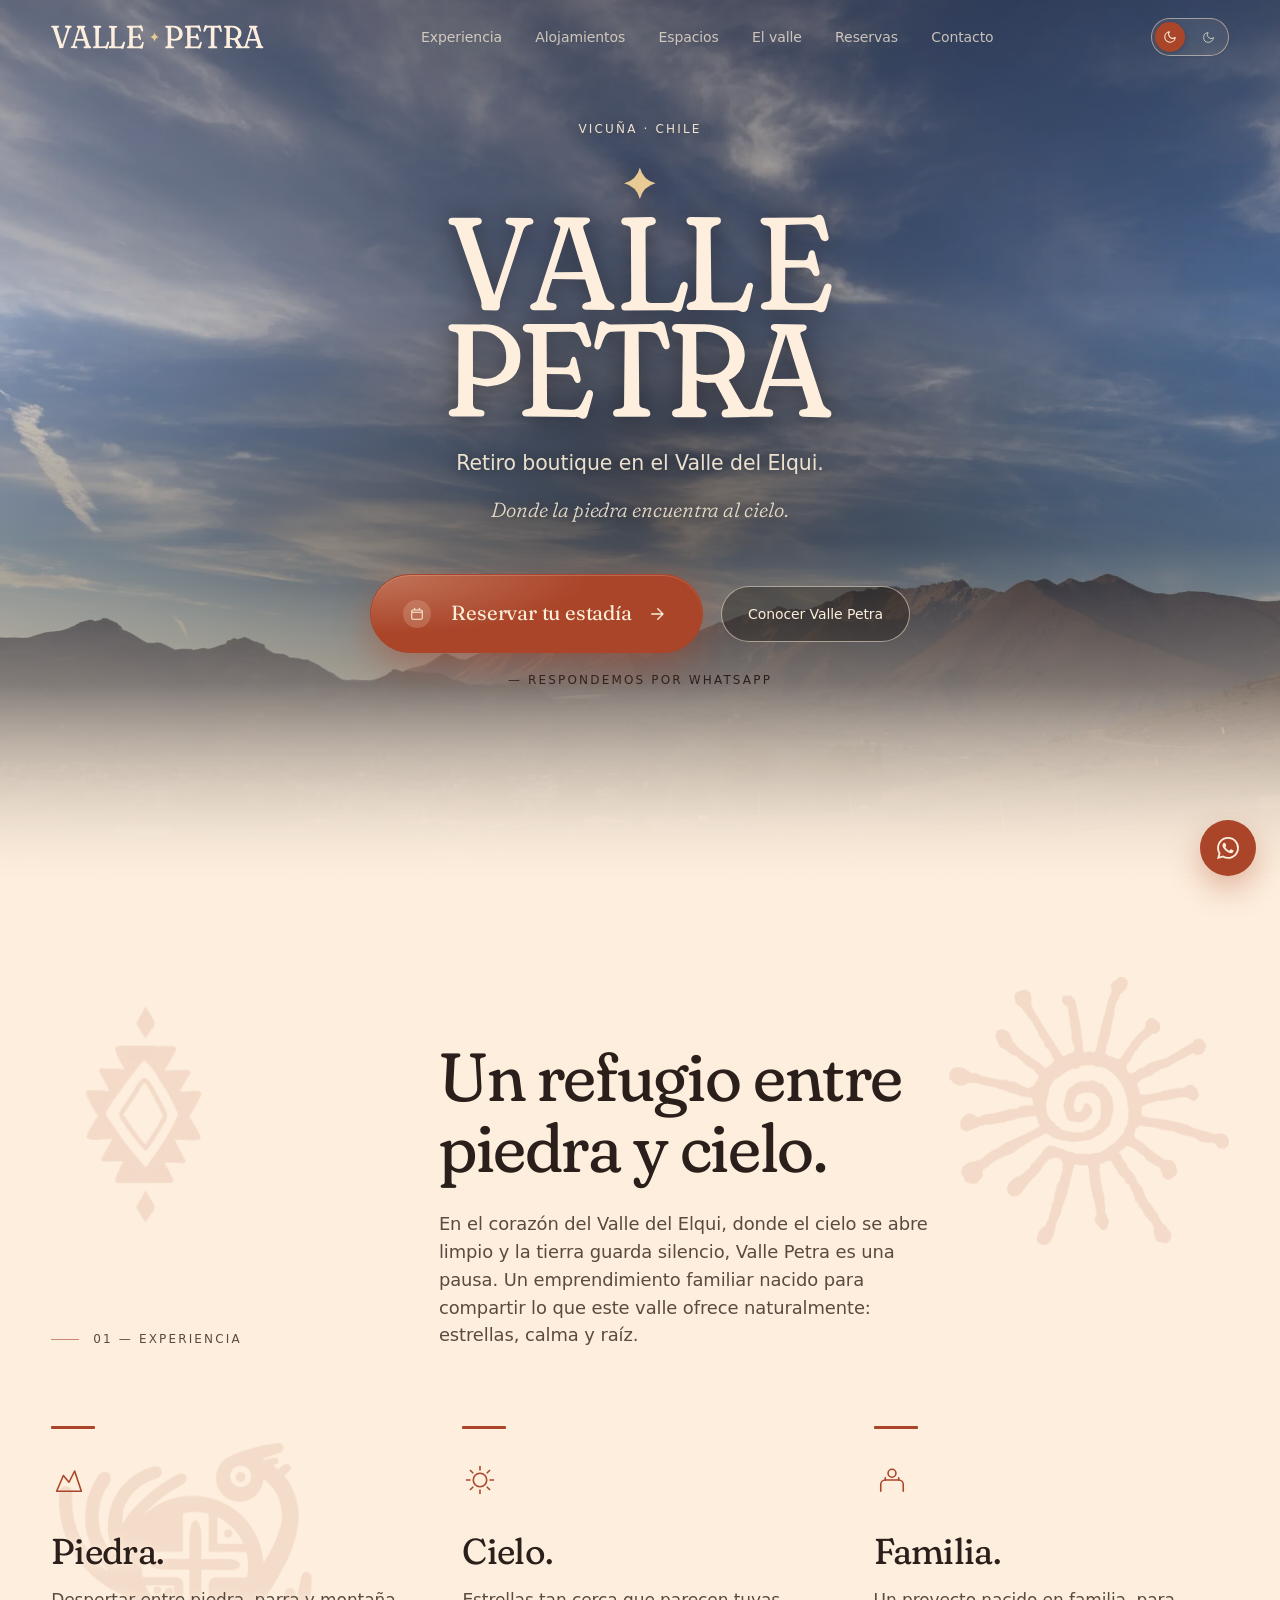
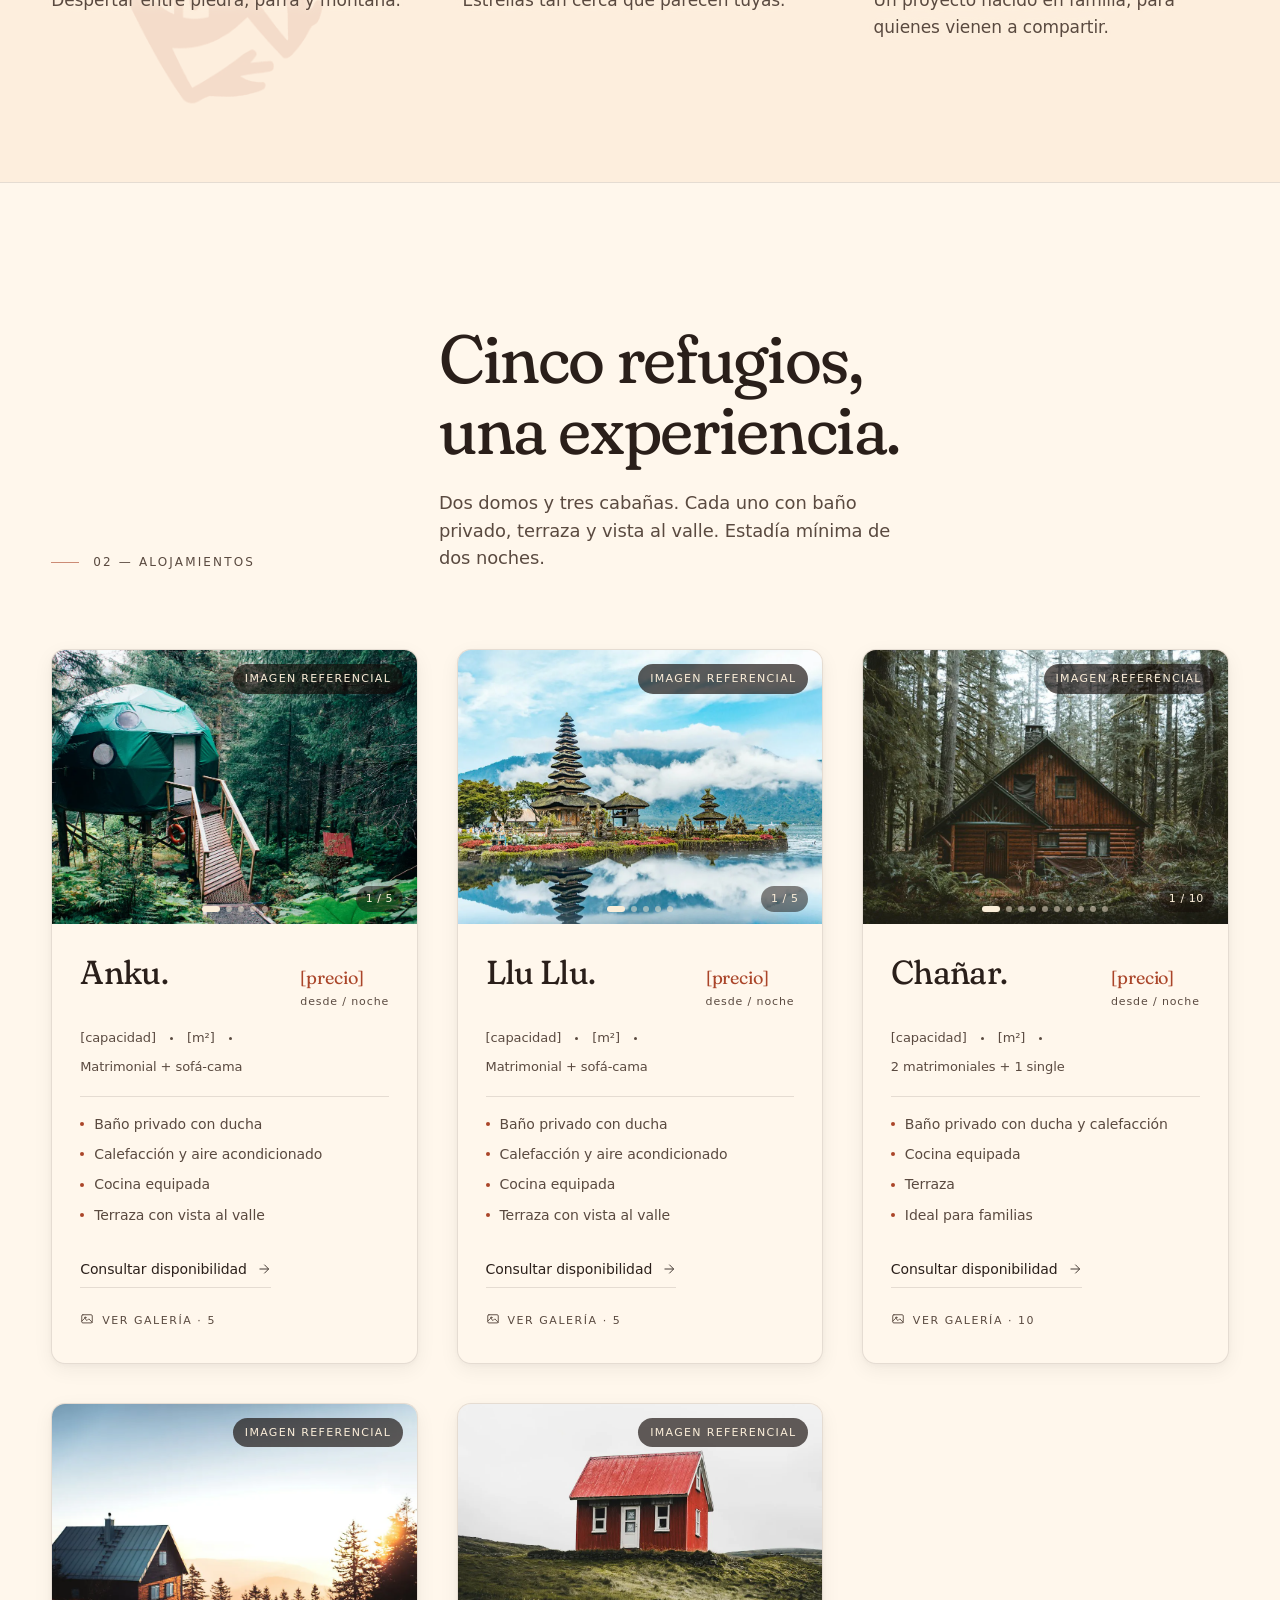
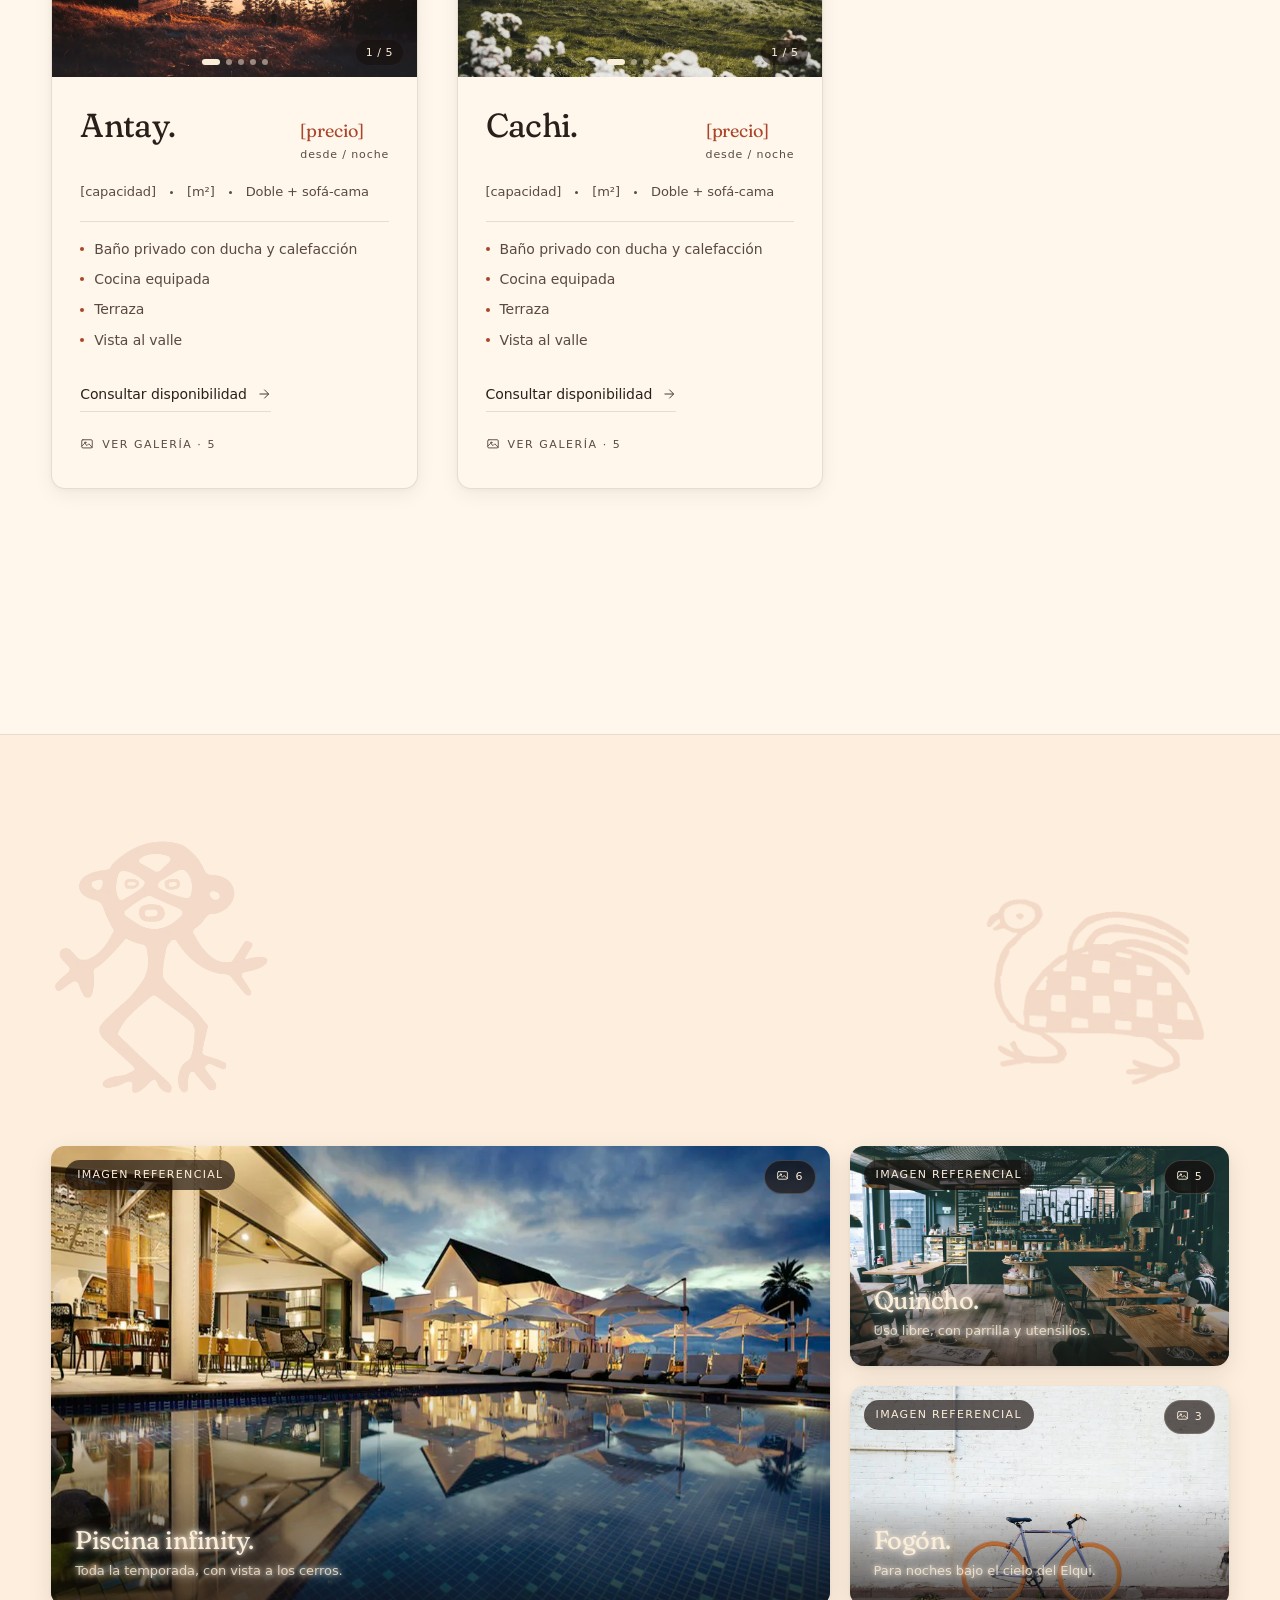
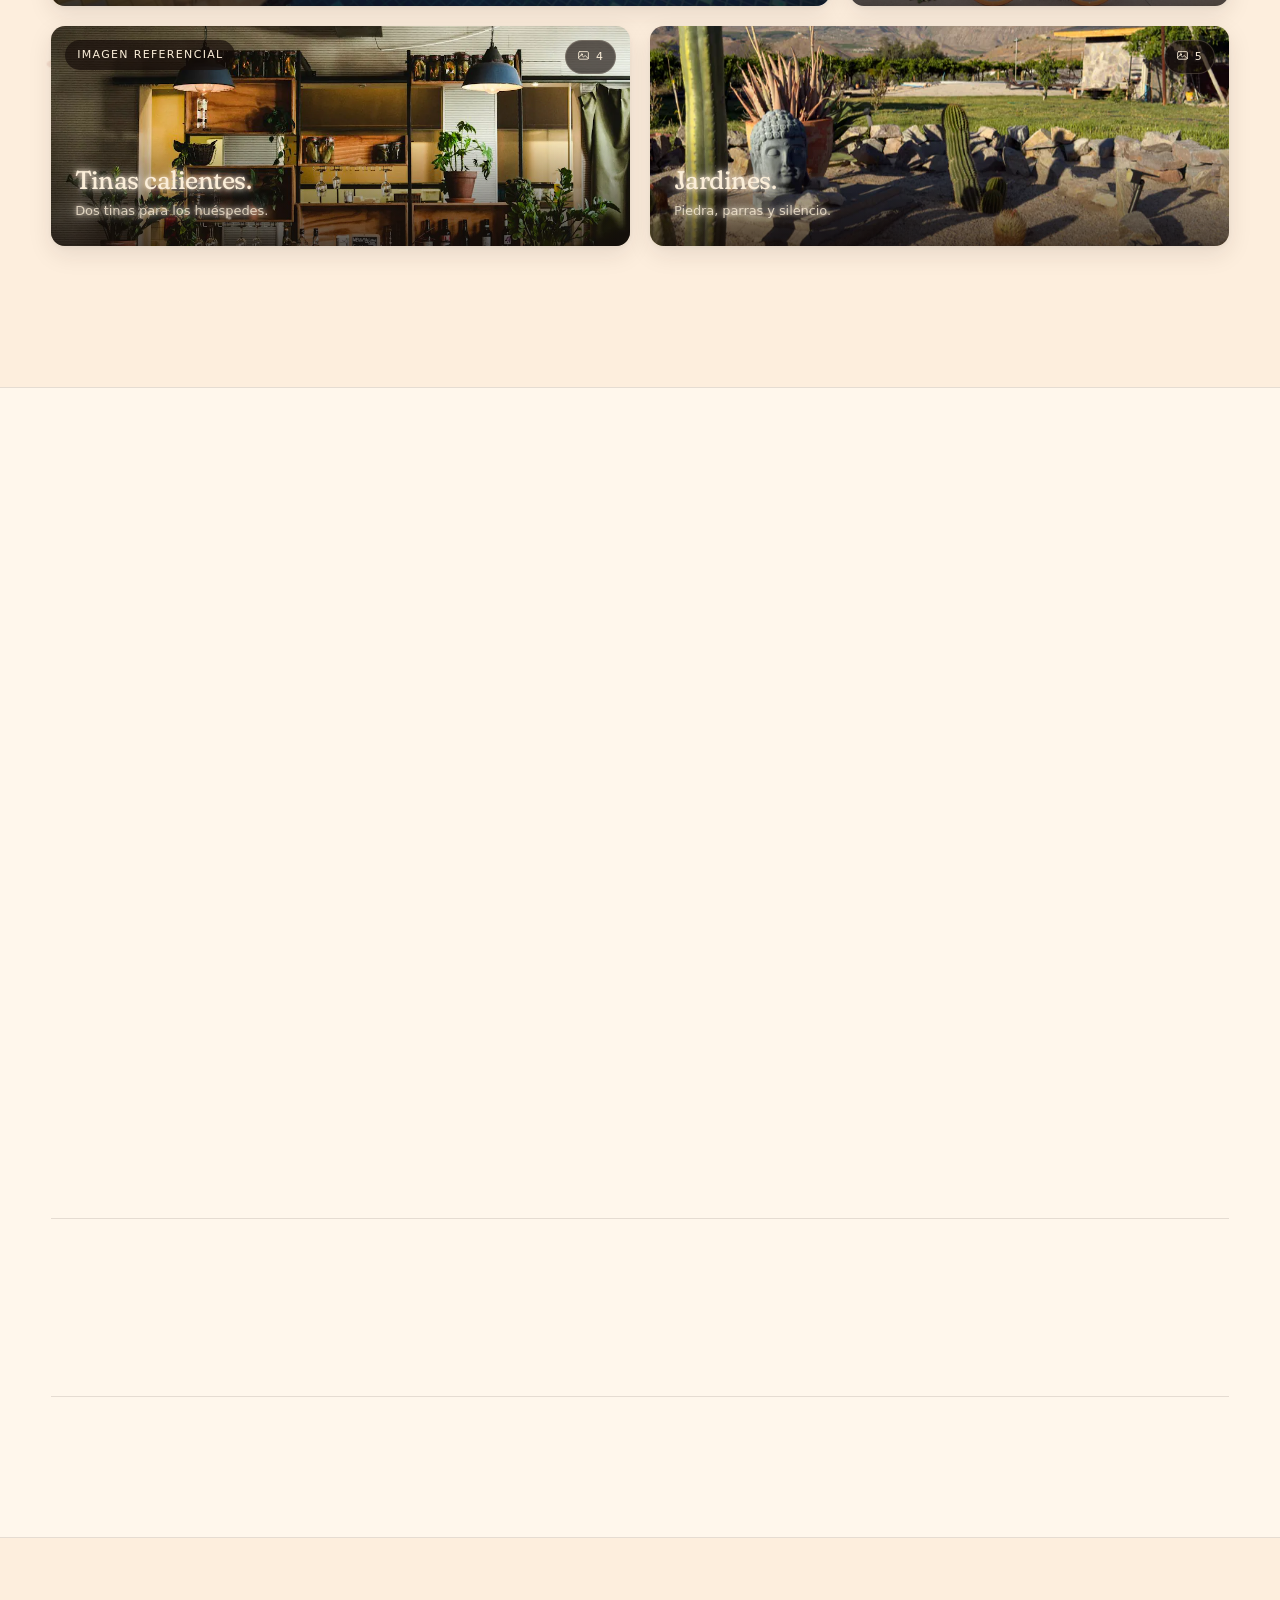
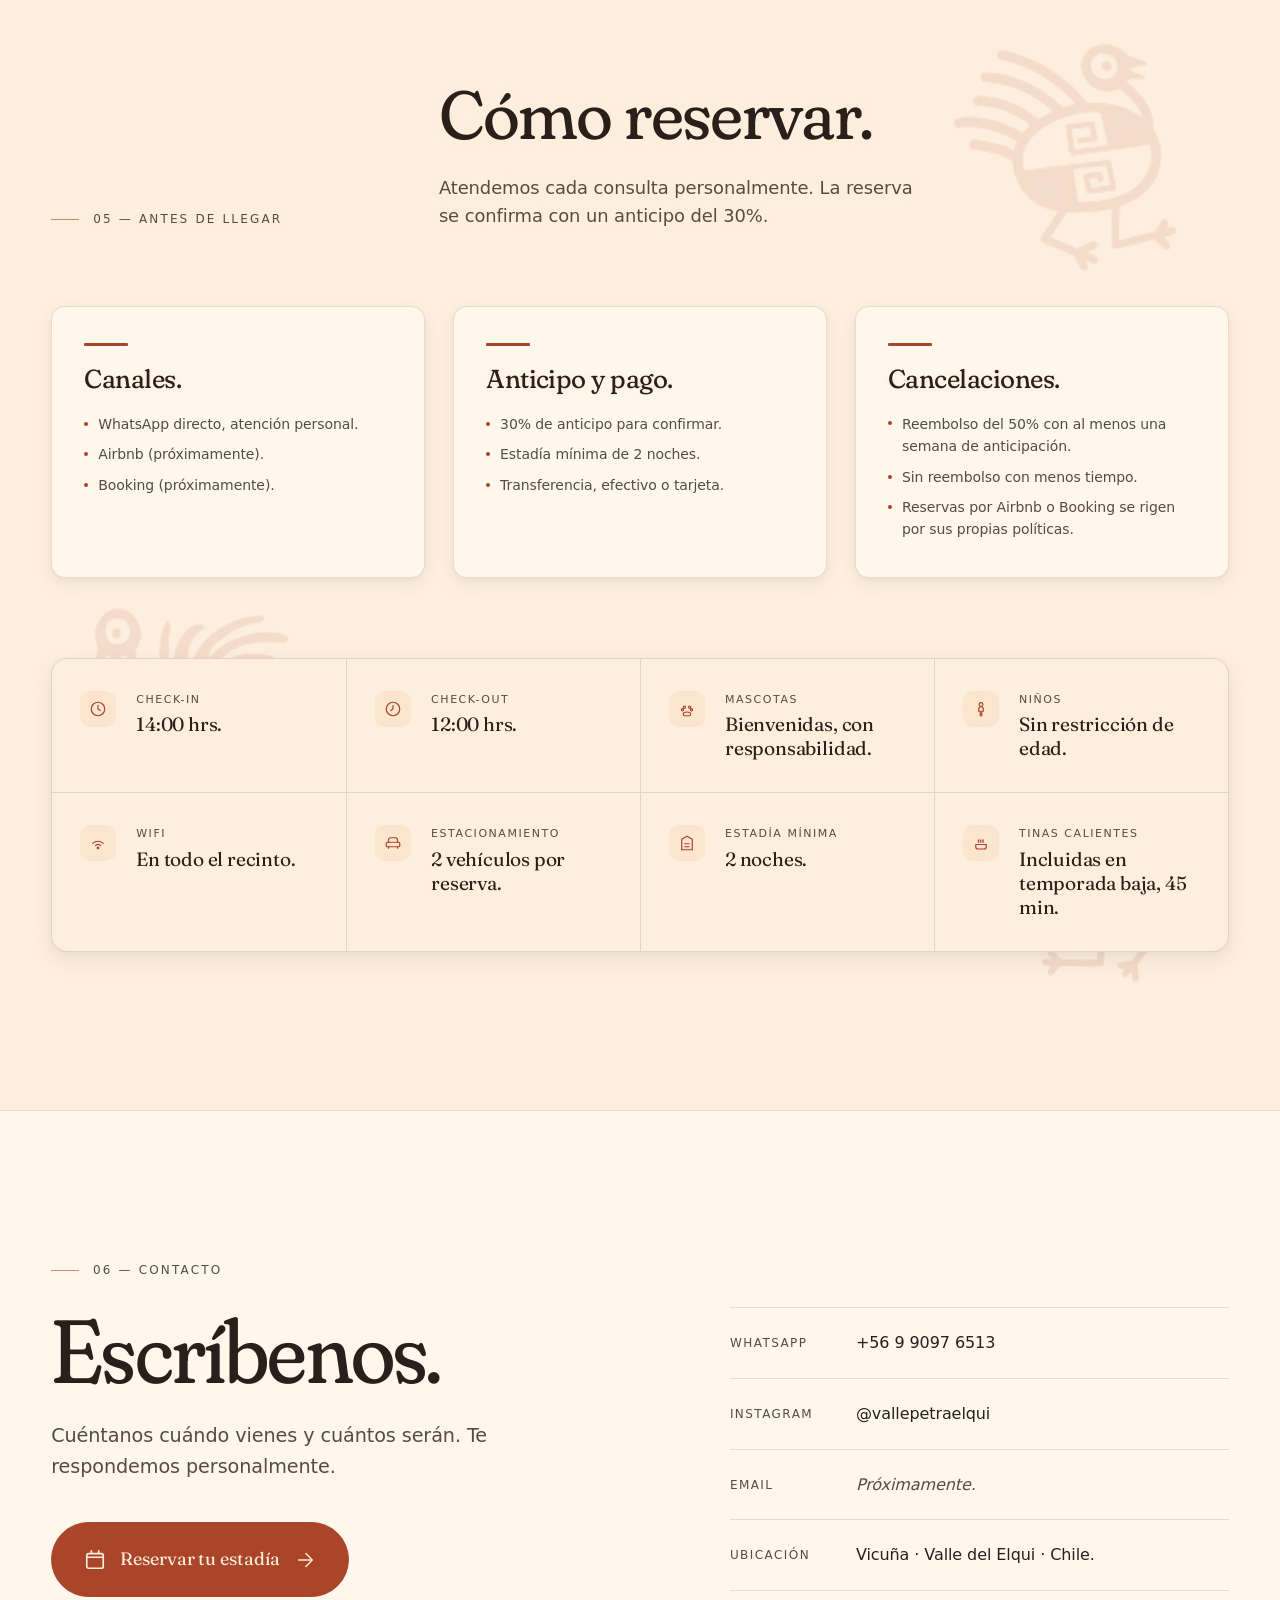
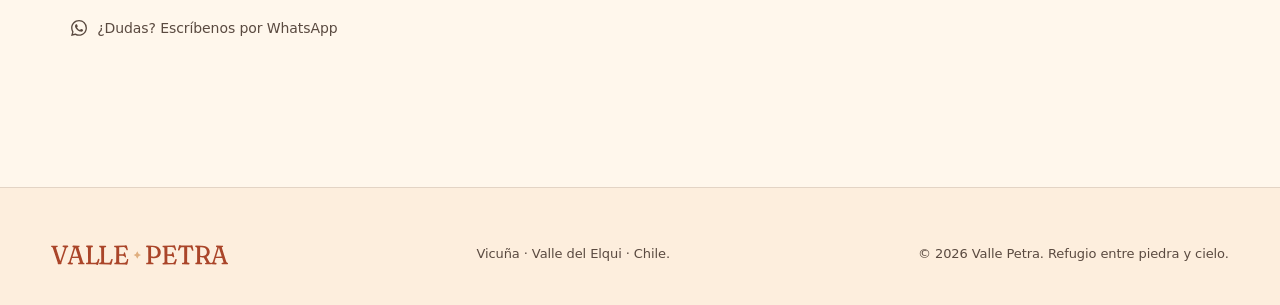
==== site/index.html @ aca17483 "feat: cabeceras de seguridad, noindex temporal y menú con El valle y Reservas - site/_headers: CSP e" ====
<!DOCTYPE html>
<html lang="es-CL">
<head>
  <meta charset="utf-8">
  <meta name="viewport" content="width=device-width, initial-scale=1">
  <title>Valle Petra — Refugio boutique en el Valle del Elqui</title>
  <meta name="description" content="Valle Petra es un refugio boutique en el corazón del Valle del Elqui. Cinco refugios entre piedra y cielo, en Vicuña, sector La Compañía.">
  <!-- Temporal: el sitio aún tiene fotos provisorias y datos [pendientes]. Quitar al lanzar (ver site/README.md). -->
  <meta name="robots" content="noindex">
  <meta name="theme-color" content="#AA4529" media="(prefers-color-scheme: light)">
  <meta name="theme-color" content="#111832" media="(prefers-color-scheme: dark)">

  <link rel="icon" href="favicon.ico" sizes="48x48">
  <link rel="icon" href="favicon.svg" type="image/svg+xml">
  <link rel="apple-touch-icon" href="apple-touch-icon.png">
  <link rel="manifest" href="site.webmanifest">

  <link rel="preload" href="fonts/fraunces.woff2" as="font" type="font/woff2" crossorigin>
  <link rel="preload" href="fonts/inter-latin.woff2" as="font" type="font/woff2" crossorigin>
  <link rel="stylesheet" href="css/fuentes.css">
  <link rel="stylesheet" href="css/tokens.css">
  <link rel="stylesheet" href="css/estilos.css">

  <!-- Fija el modo claro/oscuro antes de pintar (sin parpadeo); el resto espera al HTML -->
  <script src="js/tema.js"></script>
  <script src="js/animaciones.js" defer></script>
  <script src="js/galerias.js" defer></script>
</head>
<body>

<!-- Logo horizontal (menú y pie): se define una vez y se reutiliza con <use> -->
<svg class="vp-sprite" width="0" height="0" aria-hidden="true" focusable="false"><symbol id="vp-logo-horizontal" viewBox="0 0 13245 1495"><path class="vp-logo-ink" fill="currentColor" d="M11865.5 518.2Q11861.8 381.9 11792.9 279.1Q11724 176.2 11590.7 108.4Q11457.5 40.6 11250 47.8L10831.8 45.7Q10804.2 45.4 10789.2 57.8Q10774.3 70.2 10775.1 94.7Q10774.7 136.4 10817.3 154.3L10866.2 168.8Q10894.3 180.5 10908 199Q10921.8 217.4 10925 247.9L10921.5 1254.5Q10921.4 1280.8 10909.1 1296.5Q10896.7 1312.1 10870.2 1320.3L10824.8 1330.6Q10784 1347.5 10785.3 1384.3Q10784.3 1408.6 10799.4 1422.2Q10814.6 1435.8 10841.6 1437L11234.9 1438.4Q11271.9 1440.5 11287.9 1423.1Q11299.2 1410.8 11300 1388.7Q11299.6 1367.9 11286.6 1354.7Q11273.5 1341.5 11249.3 1333.8L11189.8 1322.5Q11165 1314.6 11154.5 1298.8Q11144 1282.9 11145.3 1256.5L11146.6 889.6Q11155.1 891.8 11163.9 893.8Q11211.7 905 11257.6 918Q11303.5 931 11348.6 934.5Q11384.7 933.8 11413 929.3L11613.8 1279.3Q11624.6 1300.2 11620.8 1312.1Q11617.1 1324.1 11598.9 1329.1L11544.2 1341.1Q11526.6 1346.8 11517.2 1357.2Q11507.9 1367.7 11508 1384.6Q11509.1 1439.3 11566.7 1442.8L11922.7 1445.9Q11955.5 1445 11971.6 1429.5Q11974.8 1426.4 11977.4 1422.8Q11980 1426.4 11983.5 1429.4Q11999.2 1443.4 12030.9 1442.4L12309 1451.7Q12343.1 1449.5 12358.5 1433.2Q12374 1416.8 12373.3 1390Q12372.8 1368.6 12362.8 1354.6Q12352.7 1340.7 12330.5 1333.8L12264.5 1324.2Q12242.9 1318.5 12233.2 1306Q12223.6 1293.6 12225.5 1271Q12227.5 1248.3 12237.3 1210.2L12308.5 978.8L12796.6 979L12877.3 1237.2Q12892.6 1281.4 12888.1 1300Q12883.5 1318.6 12863.6 1322.9L12797 1334.6Q12775.3 1342 12763.1 1354.4Q12750.8 1366.7 12749.8 1385.8Q12748.9 1409.4 12762.4 1423.6Q12775.9 1437.9 12804.2 1439.5L13177.3 1442.1Q13206.8 1443.2 13222.6 1429Q13238.3 1414.7 13238.6 1391.2Q13238.6 1370.5 13226.5 1357.6Q13214.4 1344.7 13184.8 1333.6Q13150 1320.1 13130.3 1297.9Q13110.5 1275.7 13097 1224.2L12777.6 226.5Q12765.3 190.8 12772.2 177.3Q12779.2 163.8 12805.4 155.3Q12835 146.2 12850.1 133.5Q12865.2 120.8 12865.7 99.3Q12866.5 75.5 12850.6 63Q12834.7 50.5 12804.4 51.1L12392 46.2Q12362.3 45 12346 59.8Q12329.7 74.6 12329.9 102.9Q12330.2 126.9 12346.9 140.1Q12363.7 153.3 12395.4 161.5Q12425.9 170.2 12432.9 182.8Q12439.9 195.4 12425.5 230.4L12103.6 1227Q12088.4 1273.1 12078.2 1290.1Q12068 1307.2 12044.1 1317.3L12008.9 1331.4Q11987.9 1345.2 11977.2 1358.7Q11977.1 1358.8 11977 1358.9Q11974.3 1355.6 11970.9 1352.9Q11955.6 1340.5 11914.9 1333.4Q11882.5 1324.8 11866.7 1311.8Q11850.9 1298.8 11836.4 1270.1L11625.1 880.8Q11681.3 862 11723 828Q11786.9 775.9 11823.1 698.8Q11859.4 621.8 11865.5 518.2ZM8203.9 549Q8208.9 409.3 8134.9 291.8Q8060.9 174.3 7927.2 108.7Q7793.5 43.2 7587.3 48.4L7178.5 45.9Q7146.7 43.6 7128.4 57.8Q7110.1 72.1 7108.3 100.2Q7105.7 145.8 7150.5 160.9L7212.7 168.5Q7242.1 175.8 7254.6 190.9Q7267 206.1 7267.1 235.4L7270.7 1255.4Q7271.1 1283.5 7259.2 1299.3Q7247.2 1315.1 7219.5 1323.3L7158.1 1335.8Q7112.3 1355.4 7112.4 1398.3Q7112.5 1422.8 7127.1 1433.6Q7141.6 1444.4 7168.1 1441L7608.4 1444.9Q7637.4 1447 7651 1434.1Q7664.6 1421.3 7663.4 1394.2Q7661.9 1367.9 7650.2 1354.1Q7638.6 1340.3 7616.6 1334.1L7531.2 1318.9Q7506.8 1313.2 7494.8 1297Q7482.7 1280.8 7484 1251.7L7483.2 951Q7508.8 959 7536.7 963.7Q7617.1 977.4 7709.8 984.5Q7866.5 987.7 7971.8 934.6Q8077.1 881.6 8142.4 775.6Q8207.7 669.5 8203.9 549ZM1639.1 1386.4Q1639.8 1365.3 1630.4 1351.5Q1621 1337.6 1598.2 1330.4L1530.1 1320.8Q1507.7 1315.6 1496.5 1303.8Q1485.3 1292 1485.6 1270.4Q1486 1248.8 1497.8 1212.2L1572.6 976.5L2066.7 980.2L2146.2 1232.8Q2161.7 1277.1 2157.2 1296.6Q2152.8 1316 2131.4 1320.8L2062.3 1333.5Q2041.4 1341 2031.3 1353.5Q2021.2 1366 2023.4 1385.9Q2025.3 1410.5 2039.4 1425.8Q2053.5 1441.2 2081.2 1443.7L2444.6 1444.7Q2477.1 1445.1 2493.9 1430.7Q2510.7 1416.3 2509.6 1393.1Q2508.3 1372.7 2496 1360Q2483.7 1347.4 2455.8 1336.8Q2423.9 1323.4 2406.2 1300Q2388.6 1276.6 2371.2 1221.8L2054.7 227.3Q2043.5 192.9 2049.7 180Q2055.8 167 2079.5 158.8Q2106.7 149.6 2121.4 136.6Q2136.1 123.7 2138 101.9Q2140.3 77.6 2124 64.9Q2107.8 52.3 2075.2 53.4L1671 46Q1641.8 43.5 1623.7 58.3Q1605.6 73.1 1602.5 102.9Q1600.1 127.9 1615.1 141.8Q1630.1 155.6 1660.1 164.5Q1689.6 173.6 1696.8 186Q1703.9 198.4 1693.1 232L1370.7 1232.8Q1358 1276.6 1349.6 1292.3Q1341.2 1308 1318.6 1317.1L1283.3 1330Q1260.7 1342.9 1248.1 1355.7Q1235.5 1368.4 1235 1386Q1234.5 1409.8 1251.9 1423.5Q1269.4 1437.3 1304.2 1436.4L1578.8 1448.3Q1610.2 1445.8 1624.5 1429.4Q1638.8 1413 1639.1 1386.4ZM4718 102Q4717.2 144.1 4765.5 163.2L4828.2 174.2Q4856.5 181.9 4869.2 197.7Q4882 213.5 4883.7 242.9L4871.5 1248.5Q4869.2 1273.9 4857.8 1290.1Q4846.4 1306.3 4823.3 1317.6L4773.9 1336Q4732.6 1355.3 4730.9 1395.9Q4729.3 1420.5 4745.3 1434.2Q4761.4 1447.8 4790.1 1447.7L5510.9 1450.9Q5536.6 1449.2 5557.3 1456.6Q5578 1463.9 5596.5 1471.2Q5614.9 1478.5 5634.3 1478.8Q5668.3 1480.5 5686.7 1464Q5705.2 1447.6 5718.1 1407.7L5774 1120.8Q5785.3 1094.3 5776.5 1076Q5767.7 1057.6 5741.4 1052.1Q5717.6 1046.3 5700.6 1055.8Q5683.6 1065.4 5675.6 1095.5Q5651.2 1197.3 5618.2 1246.2Q5585.2 1295.2 5544.2 1313.5Q5503.3 1331.9 5448.8 1334.3L5196.6 1336.3Q5149.8 1339.8 5123.7 1310.7Q5097.6 1281.6 5096.1 1224.8L5096.9 804.3L5376.7 800.4Q5416.2 803.2 5441 813.3Q5465.8 823.4 5482.9 844.7Q5499.9 866.1 5515.6 903.3Q5526.5 923.3 5542.9 930.4Q5559.3 937.6 5578.4 929.6Q5597.1 921.8 5604.9 902.6Q5612.8 883.4 5607.3 853.8L5539.8 595.4Q5531.7 545 5489.8 544.9Q5472 545.2 5460.3 559.1Q5448.6 573 5445.2 602.7Q5444.9 656.6 5427.4 676Q5410 695.5 5374.4 696.9L5097.1 694L5098.2 163.9L5430.6 158Q5470.4 159.1 5498.1 167.5Q5525.9 175.8 5547.4 196.6Q5568.9 217.4 5585.2 250.4Q5601.5 283.3 5623.4 343.3Q5637.4 376 5656.7 388.1Q5676.1 400.2 5698.4 396.1Q5722.2 392.6 5733.9 374Q5745.7 355.3 5736.4 322L5680.3 93Q5667.4 52.5 5649.5 33.3Q5631.6 14.1 5600.5 12.1Q5578 10.1 5562.2 17.8Q5546.5 25.5 5529.3 34.2Q5512.2 42.9 5485 42.9L4783.9 48Q4754.4 49.3 4736.8 63.2Q4719.2 77.1 4718 102ZM8336.9 102.8Q8334.3 147 8374.3 163.6L8427.1 169.6Q8452.6 175.1 8464 189.6Q8475.5 204.2 8475.8 234L8490.3 1247.5Q8491.8 1276.9 8480.9 1294.3Q8470 1311.6 8442.8 1321.7L8380.8 1338.1Q8332.1 1358.1 8330.9 1401.9Q8330 1426.9 8345.2 1439.4Q8360.3 1451.8 8388.2 1450.4L9113.9 1442.1Q9142 1439.1 9164 1444.9Q9185.9 1450.7 9205.8 1457.9Q9225.7 1465 9245.8 1466Q9279.6 1468.9 9294 1452.6Q9308.3 1436.3 9314.7 1399.8L9396.6 1117.6Q9401.4 1086.6 9390.4 1067.1Q9379.4 1047.5 9355.4 1043Q9332.6 1038.4 9315.1 1048Q9297.7 1057.7 9288.1 1087.5Q9251.2 1199.1 9219.3 1252.6Q9187.4 1306.1 9151.4 1322.9Q9115.4 1339.6 9060.7 1340.7L8796.5 1336.7Q8741.2 1341.7 8715 1316.8Q8688.9 1291.9 8694.2 1232.5L8697.7 810.2L8981.4 816Q9010.3 817.8 9031.1 825.7Q9051.8 833.6 9068.9 850.2Q9086.1 866.8 9106.2 897.4Q9120.2 915.2 9138.8 922.5Q9157.5 929.8 9178.7 922.8Q9200.4 916.2 9208.9 898Q9217.4 879.8 9209.6 852.3L9152.3 585.3Q9137.1 534.6 9094.4 535Q9075.7 535.3 9062.6 548Q9049.5 560.7 9043.8 589.7Q9039.5 649.5 9020.4 671.9Q9001.4 694.3 8969.6 693.8L8698.7 695.3L8703.1 153L9029.6 157.7Q9069.5 158.1 9100.3 165.4Q9131.1 172.6 9157.4 192.9Q9183.6 213.1 9203.7 251.3Q9223.8 289.5 9240.3 355.4Q9250.3 385.7 9270.9 395.4Q9291.5 405.2 9316.5 401.1Q9340.5 397.5 9350.6 382Q9360.7 366.5 9352 337.7L9282.1 85.7Q9272.3 48.2 9258 30.2Q9243.8 12.3 9215.5 10.5Q9193.7 8.3 9176.7 15.5Q9159.7 22.7 9139.9 30.6Q9120 38.5 9088.4 36.4L8392.6 47Q8366.6 47.4 8352.1 61.7Q8337.7 76 8336.9 102.8ZM863.4 99.1Q863.4 123.5 874.4 137.5Q885.5 151.5 904.7 158.1L971.6 168.3Q1005.2 176.3 1014.2 196.1Q1023.2 215.9 1012 254.7L692 1222.6L382.4 249.5Q366.8 212.4 371.9 194.2Q377.1 176 399.9 168.1L461.2 156.9Q482.4 147.9 493.3 135Q504.3 122.1 504.4 102.3Q505.4 77.3 491.4 64.2Q477.3 51.1 447 50.6L70.2 49.3Q38.6 47.9 22.4 60.4Q6.3 72.8 6 97.5Q5.2 137.6 49 151.9L87.8 163.1Q110.2 171.6 121.2 188.3Q132.1 205.1 141.7 239.1L490.9 1286.1Q495.7 1307.1 500.3 1324.7Q504.9 1342.3 503.7 1358.9L503 1384.1Q503.9 1411.6 518.2 1426.9Q532.5 1442.2 555.2 1442.8L727.8 1439.4Q749.8 1439.5 764.8 1423.9Q779.9 1408.4 779.7 1380.7L778.4 1356.7Q776.9 1338.5 781.9 1319.2Q787 1300 795.8 1271.6L1136.3 260.5Q1150.3 218.8 1165.2 200.8Q1180.1 182.9 1203.6 174.3L1245.6 160.4Q1270.1 148.8 1281.2 135Q1292.2 121.2 1291 99.9Q1289.1 75.7 1273.2 60.6Q1257.4 45.5 1225.1 45.9L926.1 37.8Q894.4 39.7 878.9 55.3Q863.4 70.9 863.4 99.1ZM9758.6 39Q9730.4 39.5 9711.4 30.4Q9692.4 21.3 9675.7 13Q9659 4.7 9637.1 6.2Q9605.7 7.6 9590.3 25.2Q9575 42.8 9568.2 81.6L9490.2 350.4Q9484.9 379.9 9497.2 397.7Q9509.5 415.6 9534 419Q9558.9 422.2 9578 411.3Q9597.1 400.3 9610.1 370.5Q9643.3 287 9664.8 242.5Q9686.2 198 9710.7 179.4Q9735.2 160.8 9777.7 159.2L9955.6 164.4L9956.8 1255.1Q9954.2 1284.5 9942.1 1302.1Q9930.1 1319.8 9906.1 1327.7L9833 1333.6Q9788.8 1347.1 9788.1 1392.5Q9788.3 1419.4 9805.6 1432.8Q9822.9 1446.2 9853.4 1444.9L10293.3 1451.5Q10353.9 1449.3 10354.1 1395.3Q10355.6 1350.8 10311.2 1336L10231.2 1323Q10204.9 1313.3 10190.6 1296.2Q10176.3 1279.1 10173.2 1252.3L10185.6 153.1L10333.7 165.1Q10379.4 161.8 10413.3 175.4Q10447.2 189.1 10474.3 235.8Q10501.4 282.6 10530 385.1Q10543.9 416 10564.7 424.9Q10585.5 433.8 10609.4 428.6Q10635.2 422.8 10643.3 404.5Q10651.4 386.3 10641.4 356.5L10580.4 83.4Q10569.2 45.4 10552.4 27.9Q10535.5 10.5 10503.8 10.2Q10484.1 9.5 10466.5 17.5Q10449 25.4 10427.9 34.7Q10406.8 44 10378.4 43.6ZM3092.3 168.4Q3137 152.4 3134.5 107.4Q3133.4 78.2 3116.9 61.6Q3100.4 45.1 3068 44L2678 44Q2650 43.2 2634.5 56.4Q2619 69.6 2620.2 94.2Q2621.4 136.1 2663.8 154.3L2713.7 172.3Q2736.1 184.7 2746.1 202.5Q2756 220.2 2757.9 249.5L2772.5 1259.5Q2772.2 1286.1 2759.3 1301.6Q2746.4 1317 2716.8 1324.9L2654.3 1332.8Q2609.7 1347 2614.6 1388.6Q2616.9 1414.4 2633.1 1428.3Q2649.4 1442.2 2676.3 1442L3339.3 1440.2Q3362.8 1442.9 3381.9 1454.2Q3400.9 1465.6 3419.2 1476.6Q3437.5 1487.5 3460.6 1488.6Q3491.7 1488.8 3510.4 1468.5Q3529.1 1448.2 3540.7 1402.6L3617.7 1120Q3628.3 1086.9 3618.4 1064.2Q3608.6 1041.4 3582.4 1034.5Q3557.3 1027.8 3536.1 1037.6Q3515 1047.4 3499.3 1078.4L3462.9 1192.3Q3450.2 1245.2 3429.7 1275.1Q3409.2 1305 3380.6 1315.7Q3351.9 1326.5 3312.1 1325.5L3054 1334.6Q3013.9 1330.2 2995.7 1309.3Q2977.6 1288.4 2977.2 1251.5L2987.5 242.7Q2987.8 214.3 2999.2 198.5Q3010.7 182.8 3035.5 175.3ZM4078.1 162Q4123.6 143.8 4123.5 103.7Q4123.8 79.2 4109.7 67.5Q4095.7 55.9 4066 57.9L3655.4 51.2Q3628.8 48.7 3614.8 62.5Q3600.8 76.3 3602.6 104.8Q3607.2 150.7 3650.5 167.2L3703.2 177.6Q3727.5 185.3 3738.1 199.1Q3748.7 212.8 3748.7 237.7L3757.9 1242.1Q3755.5 1270.7 3743.4 1288.2Q3731.4 1305.7 3704.2 1314.2L3644.5 1323.9Q3599.6 1340.8 3600.3 1387.3Q3601.2 1416 3618.6 1430.9Q3636.1 1445.7 3665.9 1446.1L4329.8 1451.5Q4355.2 1451 4376.1 1458Q4397 1465 4415.7 1472.8Q4434.3 1480.5 4456.3 1480.9Q4485.1 1481.3 4502.4 1463.3Q4519.7 1445.3 4531 1405L4609.2 1106.7Q4620.6 1077.4 4611.6 1060.4Q4602.7 1043.4 4576.6 1040.4Q4550.7 1036.2 4529.6 1045.4Q4508.5 1054.6 4494.9 1082.3L4454.9 1186.8Q4434.8 1243.3 4411.9 1277.7Q4389 1312.1 4360.6 1324.6Q4332.3 1337.1 4293.6 1333.8L4054.3 1332.7Q4010.1 1333.5 3988.7 1314.9Q3967.3 1296.3 3965.9 1256.3L3969 238Q3969.3 210 3981.6 195.1Q3994 180.1 4019.5 172.3ZM7482.9 841.1 7480.9 153.2 7577.6 157.3Q7707.4 159 7796.4 204.3Q7885.3 249.7 7928.4 336.3Q7971.4 423 7981.4 536Q7981.6 651.2 7941.7 721.8Q7901.9 792.4 7828.1 833Q7754.4 873.7 7654.2 869.4Q7616.6 868 7574.1 863.2Q7531.6 858.4 7489.1 843.4Q7486 842.3 7482.9 841.1ZM11146.9 797.7 11149.1 160.9 11248.8 160.7Q11371.2 155.1 11463.7 207.2Q11556.3 259.2 11602.4 333.7Q11648.5 408.2 11651.9 521.4Q11650 662.9 11561.2 740.5Q11472.3 818.2 11316.9 820.1Q11286 819.8 11248.6 815.6Q11211.1 811.4 11167.8 802.7Q11157.3 800.6 11146.9 797.7ZM2031.3 867.8 1606 871.3 1820 197.1 2031.3 867.8ZM12761.8 867.6 12341.1 873 12550.7 191.7 12761.8 867.6Z"/><path class="vp-logo-star" d="M6449.5 466.6Q6505.5 690.6 6729.5 746.6Q6505.5 802.6 6449.5 1026.6Q6393.5 802.6 6169.5 746.6Q6393.5 690.6 6449.5 466.6Z"/></symbol></svg>

<!-- ============ MENÚ ============ -->
<header class="site" id="siteHeader">
  <div class="wrap nav">
    <a href="#top" class="brand" aria-label="Valle Petra — inicio">
      <svg class="vp-logo vp-logo--horizontal" viewBox="0 0 13245 1495" aria-hidden="true" focusable="false"><use href="#vp-logo-horizontal"/></svg>
    </a>
    <nav class="nav-links" aria-label="Principal">
      <a href="#experiencia">Experiencia</a>
      <a href="#alojamientos">Alojamientos</a>
      <a href="#espacios">Espacios</a>
      <a href="#entorno">El valle</a>
      <a href="#reservas">Reservas</a>
      <a href="#contacto">Contacto</a>
    </nav>
    <div class="nav-right">
      <button class="theme-toggle hint" id="themeToggle" type="button" aria-label="Cambiar entre modo día y noche" title="Día / Noche del valle">
        <span class="icon-track" aria-hidden="true">
          <svg class="icon-sun-bg" viewBox="0 0 24 24" fill="none" stroke="currentColor" stroke-width="1.6" stroke-linecap="round" stroke-linejoin="round">
            <circle cx="12" cy="12" r="4"/>
            <path d="M12 2v2M12 20v2M4.93 4.93l1.41 1.41M17.66 17.66l1.41 1.41M2 12h2M20 12h2M4.93 19.07l1.41-1.41M17.66 6.34l1.41-1.41"/>
          </svg>
          <svg class="icon-moon-bg" viewBox="0 0 24 24" fill="none" stroke="currentColor" stroke-width="1.6" stroke-linecap="round" stroke-linejoin="round">
            <path d="M21 12.79A9 9 0 1 1 11.21 3 7 7 0 0 0 21 12.79z"/>
          </svg>
        </span>
        <span class="thumb" aria-hidden="true">
          <svg class="icon-moon" viewBox="0 0 24 24" fill="none" stroke="currentColor" stroke-width="1.8" stroke-linecap="round" stroke-linejoin="round">
            <path d="M21 12.79A9 9 0 1 1 11.21 3 7 7 0 0 0 21 12.79z"/>
          </svg>
          <svg class="icon-sun" viewBox="0 0 24 24" fill="none" stroke="currentColor" stroke-width="1.8" stroke-linecap="round" stroke-linejoin="round">
            <circle cx="12" cy="12" r="4"/>
            <path d="M12 2v2M12 20v2M4.93 4.93l1.41 1.41M17.66 17.66l1.41 1.41M2 12h2M20 12h2M4.93 19.07l1.41-1.41M17.66 6.34l1.41-1.41"/>
          </svg>
        </span>
      </button>
      <button class="menu-btn" id="menuBtn" type="button" aria-label="Abrir menú" aria-expanded="false" aria-controls="mobileMenu">
        <span></span><span></span><span></span>
      </button>
    </div>
  </div>
</header>

<nav class="mobile-menu" id="mobileMenu" aria-label="Menú" inert>
  <a href="#experiencia">Experiencia</a>
  <a href="#alojamientos">Alojamientos</a>
  <a href="#espacios">Espacios</a>
  <a href="#entorno">El valle</a>
  <a href="#reservas">Reservas</a>
  <a href="#contacto">Contacto</a>
</nav>

<main>

<!-- ============ ENCABEZADO ============ -->
<section class="hero" id="top">
  <div class="hero-bg" id="heroBg" aria-hidden="true">
    <picture>
      <source media="(max-aspect-ratio: 9/16)" srcset="img/encabezado/valle-celular.webp" width="1080" height="1920">
      <img src="img/encabezado/valle-escritorio.webp" width="2400" height="1800" alt="" fetchpriority="high">
    </picture>
  </div>
  <div class="wrap">
    <p class="eyebrow hero-eyebrow reveal">Vicuña · Chile</p>
    <h1 class="title-rise hero-logo" id="heroTitle">
      <span><span class="inner"><svg class="vp-logo vp-logo--apilado" viewBox="0 0 5797 3805" aria-hidden="true" focusable="false"><path class="vp-logo-ink" fill="currentColor" d="M4480.5 2848.1Q4482.1 2715.3 4406 2608.1Q4329.9 2501 4199.8 2442.1Q4069.7 2383.1 3872.9 2373.4L3452.9 2370.7Q3421.6 2372.6 3403 2387.1Q3384.5 2401.7 3382.4 2427Q3378.2 2468.3 3426.1 2490.1L3484.3 2506.8Q3517.2 2517.4 3531.3 2533.6Q3545.5 2549.7 3545.2 2577.2L3535.2 3571.7Q3537.2 3597.5 3526.1 3614.1Q3515 3630.6 3487.3 3641L3434.7 3653.8Q3385.8 3669.6 3382.3 3711.8Q3380.1 3739.4 3395.1 3756.8Q3410.2 3774.1 3439.7 3776.7L3848.4 3779.6Q3904.1 3774.4 3903.6 3719.3Q3903.1 3696.7 3891 3681.7Q3878.9 3666.7 3856.5 3656.8L3800.3 3641.5Q3775.7 3632 3765 3614.1Q3754.3 3596.1 3756.7 3567.5L3753.5 3220.4Q3757.6 3222.4 3761.8 3224.3Q3805.2 3244.7 3859.7 3253.2Q3914.3 3261.7 3967.5 3258.6Q4005.9 3257.6 4034.4 3255.5L4218.9 3597.4Q4229.4 3624 4227.5 3637.5Q4225.7 3651 4211.7 3654.8L4167.3 3665.9Q4151.3 3672.9 4141.5 3685.7Q4131.8 3698.4 4130.6 3718.3Q4128.8 3746.3 4141.9 3761.9Q4156.9 3779.8 4191.5 3781.3L4533.2 3773.2Q4544.3 3772.7 4553.5 3770.6Q4562.3 3772.1 4573.1 3771.7L4857.3 3771.5Q4886.8 3771.1 4899.3 3755.7Q4911.9 3740.2 4909.8 3713.2Q4908.8 3691.8 4898.2 3677.4Q4887.6 3663.1 4864.8 3655.6L4804.2 3649.6Q4785.4 3646.4 4776 3635.4Q4766.6 3624.4 4766.4 3601.2Q4766.1 3578 4774.1 3537.7L4849.2 3305.9L5345.2 3310.2L5421.4 3556.4Q5434.5 3604.4 5430.2 3624.2Q5426 3644.1 5407.7 3648.7L5345.2 3660.3Q5323.7 3667.2 5311.4 3679.5Q5299 3691.7 5298.3 3711.8Q5297.1 3736.2 5311.8 3752.3Q5326.4 3768.4 5358.1 3771.9L5726.9 3779.8Q5757.4 3781.6 5773.1 3766.4Q5788.8 3751.2 5788.6 3725.3Q5787.6 3701.8 5775.9 3686Q5764.2 3670.3 5737.1 3656Q5705 3640 5685.9 3617.2Q5666.7 3594.5 5650.9 3545.9L5328.1 2549.5Q5314.2 2514.5 5320.6 2502Q5327 2489.5 5353.8 2482Q5384.1 2473.6 5399 2460.9Q5413.9 2448.3 5414.5 2426.3Q5416 2401.6 5400.8 2388.7Q5385.6 2375.9 5353.5 2377.9L4938.8 2369.1Q4907.4 2369 4890.4 2382.7Q4873.4 2396.4 4873.4 2422.2Q4874.2 2444.5 4890 2457.4Q4905.8 2470.3 4935.1 2480.4Q4963.9 2492.4 4970.4 2506.7Q4977 2521 4965.8 2556.9L4653.5 3553.7Q4641.1 3605.6 4630.6 3623.7Q4620.2 3641.7 4594.7 3650L4557.7 3661.1Q4556.5 3661.7 4555.5 3662.4Q4544.9 3658.4 4531.4 3654.9Q4498.6 3646.3 4482.3 3634.1Q4465.9 3621.9 4450.7 3593.3L4238.9 3215.3Q4289.5 3192.6 4333.3 3158.3Q4402.3 3104.3 4438.7 3022.4Q4475 2940.6 4480.5 2848.1ZM1092.6 2863.2Q1097.7 2728.6 1021.5 2617.2Q945.3 2505.9 816.1 2434.9Q686.8 2363.9 475.3 2376.6L70.2 2374.7Q40.6 2373.5 23.5 2385.8Q6.3 2398.2 6 2422.9Q5.2 2465.1 54.1 2481.3L114.7 2494.2Q140.7 2504.3 150.6 2521.2Q160.5 2538.2 158.4 2567.5L153 3578.1Q154.3 3605 144.4 3621.1Q134.5 3637.2 110 3645.7L55.5 3656.7Q10 3673.7 10.3 3713.7Q11.2 3738.8 28.6 3752Q46 3765.3 74.3 3765.5L493.5 3766.2Q522.9 3767.3 537.2 3754.3Q551.5 3741.3 550.8 3717Q551.3 3693.9 540.3 3682.4Q529.4 3671 507 3666.6L425.1 3653.4Q402.7 3646.4 390.9 3628.4Q379 3610.3 377.8 3579.6L377.3 3272.5Q403.9 3280.3 431.7 3286.9Q516.9 3307 594.6 3312.9Q759.3 3299.4 865.5 3249.9Q971.7 3200.4 1030.7 3106.1Q1089.6 3011.7 1092.6 2863.2ZM1639.4 2110.7Q1640.5 2090.6 1631.1 2077.5Q1621.8 2064.5 1598.6 2057.8L1531.4 2046.3Q1509.6 2040.1 1498.4 2027.6Q1487.3 2015.2 1487.1 1992.2Q1486.9 1969.3 1497.2 1930L1573.5 1692.5L2070.5 1700.1L2147.6 1952.3Q2163.2 1997.5 2160.1 2015.2Q2157 2032.9 2138.9 2035.7L2074.1 2048Q2051.2 2057.4 2038.3 2071.3Q2025.4 2085.1 2026 2104.4Q2026 2128 2041.6 2141.8Q2057.2 2155.7 2088.9 2155.5L2450.9 2159.2Q2484.6 2159.1 2500.3 2145.4Q2515.9 2131.6 2513.6 2108.3Q2511.2 2087.6 2498.5 2073.1Q2485.8 2058.5 2457.8 2044.7Q2425.4 2029.8 2406.8 2007.7Q2388.1 1985.5 2370.7 1934.1L2047.9 944.5Q2036.3 907.7 2043.4 893Q2050.5 878.4 2077.7 867.1Q2108.6 855.3 2124.7 842.2Q2140.8 829.1 2143.2 808.1Q2145.7 785.2 2130 772.6Q2114.4 760.1 2080.9 761.1L1666.4 760.1Q1636 762 1618.6 776Q1601.3 790.1 1599.2 815.8Q1597.9 837.9 1612.5 851.4Q1627.1 864.9 1656.1 874.5Q1685.6 884.3 1692.6 898.3Q1699.6 912.3 1688.4 950.4L1368.8 1938.8Q1353.5 1994.4 1343.8 2014.7Q1334 2035 1310.6 2046.7L1277.5 2060.2Q1258.4 2072.3 1248.6 2084Q1238.9 2095.7 1239.8 2112.7Q1240.9 2134.5 1256 2147.6Q1271.2 2160.7 1300.2 2162.5L1581.6 2161.1Q1611.6 2162.5 1625.3 2149Q1639 2135.5 1639.4 2110.7ZM4717.2 815.8Q4719.5 857.9 4764.2 874.6L4822.9 887.4Q4850.6 897 4862.9 913.6Q4875.3 930.1 4876.1 959.1L4883.2 1967.3Q4880.3 1993.7 4866.9 2009.9Q4853.6 2026.1 4825.3 2035.5L4765.6 2047.2Q4722.3 2063.1 4722.5 2102.6Q4722.7 2127.4 4739.1 2140.7Q4755.5 2154 4784.3 2154.5L5509.6 2158.5Q5536.2 2159 5556.9 2167.4Q5577.7 2175.8 5595.8 2183.8Q5613.9 2191.8 5632.9 2191.8Q5665.5 2191.4 5682.9 2172.2Q5700.3 2153 5712.7 2112.7L5784.6 1841.8Q5795.3 1808.5 5786.7 1786.9Q5778.1 1765.3 5752.4 1761.4Q5727.9 1756.9 5708.3 1767.4Q5688.7 1777.9 5676.4 1809.1Q5639.5 1914.7 5610.9 1966.1Q5582.3 2017.5 5543.9 2037.2Q5505.6 2057 5449.2 2057.1L5195.6 2057.7Q5143.1 2057.5 5115.9 2028.1Q5088.7 1998.7 5087.7 1946L5091.4 1522.3L5379.7 1518.1Q5413.8 1519.6 5436.6 1529.5Q5459.4 1539.5 5475.5 1559.8Q5491.6 1580.1 5506 1614.9Q5516.1 1633.7 5532.8 1641.8Q5549.4 1649.8 5570.8 1644.9Q5592.5 1639.9 5602.3 1623Q5612.1 1606.2 5607.1 1578.2L5541.3 1307.5Q5534.1 1252.8 5492.8 1256.1Q5474.5 1257.4 5461 1271.9Q5447.5 1286.4 5441.3 1317.3Q5437.3 1374.5 5419.8 1392.6Q5402.4 1410.8 5370.4 1408.8L5092.4 1404.9L5097.1 874.1L5427.3 865.3Q5466.2 869.2 5495.4 879.7Q5524.5 890.2 5546.8 913.8Q5569.1 937.4 5585.2 974.9Q5601.4 1012.4 5623.7 1070.8Q5638 1100.1 5659.1 1111.3Q5680.3 1122.5 5704.9 1118.1Q5729.7 1112.9 5741.1 1094.2Q5752.5 1075.4 5743 1045L5679.4 791.3Q5665.3 752.7 5647.9 736.4Q5630.5 720.1 5602.8 721.1Q5582.1 722.2 5567.1 731.7Q5552 741.2 5533.5 751.1Q5515.1 761 5484.6 761L4777 767.2Q4748.2 765.4 4732.6 777.9Q4716.9 790.4 4717.2 815.8ZM1128.7 2429.5Q1128.9 2475.2 1178.6 2494.2L1240.8 2503.5Q1267.8 2510.3 1277.8 2525.8Q1287.8 2541.4 1284.6 2571.6L1285 3578.4Q1285.2 3603.9 1274.2 3619.4Q1263.2 3635 1235.2 3645.9L1170.6 3662.6Q1120.4 3679.7 1118.6 3719.2Q1119.2 3742.6 1136.6 3755.1Q1154.1 3767.5 1184.7 3766.5L1926.9 3772.7Q1953.5 3770.2 1972.5 3776.9Q1991.5 3783.7 2007.7 3791.1Q2023.9 3798.6 2040.8 3799Q2070.2 3801 2085.3 3783.5Q2100.4 3766 2111.2 3725.5L2187.1 3447.3Q2194.3 3416.5 2185.1 3396Q2176 3375.4 2151.9 3370Q2129.4 3364.8 2112.6 3374.7Q2095.7 3384.6 2085.4 3415.2Q2041.1 3525.7 2011.3 3576.1Q1981.5 3626.6 1950.2 3644.4Q1918.9 3662.2 1864.5 3663.5L1596.1 3654.9Q1547.9 3657.6 1521.9 3631.7Q1495.9 3605.8 1495.2 3556L1492.5 3125.1L1789.6 3127.2Q1822.3 3129 1844 3137.7Q1865.8 3146.4 1880.8 3166.5Q1895.8 3186.7 1909.8 3225.6Q1920.4 3247.8 1936.9 3256.5Q1953.3 3265.3 1972.5 3257.6Q1991.7 3249.9 1998.7 3229.7Q2005.8 3209.4 2000 3177.7L1939.1 2917.6Q1929.3 2863.3 1895.5 2864.2Q1881 2865.1 1869.9 2879.5Q1858.8 2893.9 1851.8 2925Q1844.4 2983.9 1825.4 3004.5Q1806.5 3025.1 1772.6 3025.3L1491.9 3023.9L1488.6 2489.6L1832.7 2486.3Q1871.9 2485.5 1901.2 2491.9Q1930.6 2498.4 1953.2 2519.2Q1975.9 2540 1994.8 2577.6Q2013.7 2615.3 2038.1 2674.9Q2051.3 2703.6 2073.5 2713.2Q2095.7 2722.9 2122.1 2718.2Q2147.2 2714.2 2158.4 2697.2Q2169.7 2680.2 2160.2 2650.9L2086 2414.3Q2076.1 2377.8 2058 2359.9Q2039.9 2342 2006.6 2339.5Q1982.5 2337.3 1966 2345.1Q1949.4 2352.9 1931.1 2362.1Q1912.7 2371.3 1882.1 2371.4L1195 2371.4Q1164.7 2371 1147 2385.9Q1129.3 2400.9 1128.7 2429.5ZM868.1 816.3Q867.6 836 878.7 848.2Q889.9 860.3 908.9 867.5L971.3 882.8Q1002.4 891.6 1011.6 910.5Q1020.8 929.4 1012.7 966.6L698 1933.6L383.6 966.8Q367.4 934.4 370.9 917.5Q374.4 900.7 395.7 891.1L460.2 872.8Q484.3 863 496.9 851.1Q509.6 839.2 510 820.4Q510.9 796.2 495.9 781.8Q481 767.4 447.9 765.9L65 764.9Q33.4 767.1 19.4 782Q5.3 796.9 6.8 822.4Q8.1 861.5 47.3 873.4L83 881.2Q104.5 887.9 115.4 904.1Q126.3 920.4 136.4 954.9L491.2 1986.7Q496.1 2009 501 2029Q505.9 2049 504.7 2068.1L503.8 2097.3Q504.1 2129 519.4 2145.9Q534.8 2162.9 559.5 2164.1L729.1 2166.7Q751.3 2165.1 767.4 2147Q783.5 2128.8 784.6 2098.1L784.2 2070.9Q783.1 2050 787.8 2028.1Q792.5 2006.1 799.3 1975.8L1130.8 965.1Q1149.6 920.4 1167.3 902.7Q1184.9 884.9 1209.9 877.4L1251 867.4Q1273.1 859.2 1282.3 848Q1291.6 836.9 1289.6 819.1Q1286.7 798.3 1271.3 785.4Q1256 772.4 1226.8 771.8L925 767.4Q897 768.7 882.8 781.1Q868.6 793.4 868.1 816.3ZM2458.9 2377.8Q2427.7 2377.8 2407.5 2366Q2387.3 2354.1 2371.4 2342.6Q2355.5 2331.2 2335.8 2329.3Q2308.3 2327 2293.5 2344.2Q2278.6 2361.3 2268.8 2401.8L2211.2 2674.2Q2204.5 2705 2214 2726.6Q2223.5 2748.1 2245 2754.6Q2266.7 2759.4 2282.8 2748.5Q2299 2737.6 2309.6 2705.8Q2340 2610.4 2363.3 2565.3Q2386.6 2520.2 2413.7 2505.2Q2440.7 2490.3 2487.9 2488L2667.9 2478.9L2657.8 3579.9Q2657.2 3607.6 2646.1 3622.9Q2634.9 3638.3 2610.2 3644.6L2533.6 3657.5Q2489.5 3677.5 2491.5 3719.3Q2492.4 3744.1 2509.5 3757.4Q2526.7 3770.7 2558 3770.3L2994.2 3770.9Q3031 3772.1 3045.5 3754.6Q3056 3742.1 3055 3720Q3053.7 3676.4 3007.7 3653.8L2934.6 3635.9Q2912 3628.9 2900.7 3614.3Q2889.4 3599.6 2887.4 3574.9L2877.7 2488.2L3055.9 2489.5Q3100.7 2493.4 3130.7 2510.7Q3160.6 2528 3183.2 2571.7Q3205.9 2615.4 3236.8 2703.6Q3249.1 2732.4 3266.9 2743Q3284.7 2753.6 3307.1 2749.5Q3332.4 2743.7 3342.8 2722.8Q3353.1 2702 3344.2 2671L3279.9 2411.4Q3270.5 2372.2 3253.4 2352Q3236.3 2331.8 3204.9 2329.5Q3185.6 2328.4 3169 2338.4Q3152.4 2348.3 3133 2359.6Q3113.7 2370.9 3086.4 2370.1ZM4082.8 869Q4123.5 850.5 4120.5 808.8Q4119.5 784.4 4106.4 771.8Q4093.3 759.2 4066.9 759.3L3661.6 754.5Q3632.7 756.4 3616 771.3Q3599.2 786.1 3600 812.7Q3603.2 858.6 3650.2 875.1L3707.8 884.4Q3732.9 893.1 3743.1 910Q3753.4 926.9 3752.9 957.7L3747.3 1965.8Q3745.5 1993.1 3734.7 2008.6Q3723.9 2024.1 3699.7 2032.2L3645.5 2046.4Q3601.2 2066.6 3601.6 2107.6Q3602.3 2132.8 3619.9 2146.6Q3637.5 2160.4 3667.4 2160.3L4334.9 2161Q4362 2159 4382.8 2166Q4403.6 2173 4421.1 2181.3Q4438.7 2189.7 4458.6 2190.1Q4484.8 2191.5 4501.5 2175.1Q4518.3 2158.7 4531.6 2120.3L4600.1 1820.9Q4610 1791.3 4601.8 1772.7Q4593.5 1754 4570.4 1749.2Q4548.1 1744.1 4530.5 1755.5Q4512.8 1766.9 4501 1800.3L4458.4 1913.8Q4436.5 1962.7 4414.1 1990.7Q4391.7 2018.8 4364.5 2031.4Q4337.3 2044.1 4297.2 2046.4L4056.4 2045Q4019.6 2048.4 3999.6 2032.8Q3979.7 2017.3 3976.6 1977.3L3965.1 963.3Q3966.3 933 3980.5 915.4Q3994.7 897.7 4023 885.8ZM3096.6 873.7Q3140.8 857.1 3138.1 816.3Q3136.3 790.6 3120.5 774.8Q3104.7 759 3073.6 756.2L2682.7 762.2Q2651.7 763.1 2633.7 777.9Q2615.7 792.8 2615.4 818.2Q2614.6 859.2 2658 875.2L2713.9 885.4Q2739.3 893.4 2749.9 909.4Q2760.6 925.5 2761.2 956.1L2766 1970.2Q2767.2 1997.7 2756.6 2013.6Q2746 2029.4 2719.8 2039L2659.8 2053.7Q2612.5 2072.2 2615.2 2115.2Q2616.4 2140.1 2632 2153.2Q2647.7 2166.3 2675 2164.7L3336.9 2160.8Q3364.6 2160 3385.8 2167.2Q3407.1 2174.3 3426.4 2182Q3445.7 2189.6 3468.5 2188.9Q3498.1 2188.5 3514.7 2171.8Q3531.4 2155.1 3541.2 2118.5L3617.8 1821.3Q3624.4 1786.4 3614.4 1764Q3604.4 1741.5 3582.1 1734.5Q3560.7 1728.6 3542.3 1739.3Q3523.9 1750.1 3508.8 1783.2L3465.3 1912.6Q3450.6 1969.9 3431.6 1999.2Q3412.6 2028.6 3384.5 2040.4Q3356.4 2052.3 3313.6 2053.9L3062.5 2051.8Q3024.2 2050.3 3005.1 2029.2Q2986 2008 2986.8 1965.7L2982.3 959.9Q2982.9 929.9 2995.2 913.1Q3007.5 896.3 3034.8 886.5ZM377.1 3165.9 376 2480.4 466.8 2481.3Q597.9 2473.5 691.5 2530.5Q785.1 2587.5 831.8 2666Q878.5 2744.4 877.9 2858.9Q883.6 2972.1 840 3049Q796.4 3125.8 722.6 3163.1Q648.9 3200.3 552.1 3197.3Q518.4 3194.5 476.8 3187.2Q435.2 3179.9 385.9 3168.1Q381.5 3167.1 377.1 3165.9ZM3752.5 3114.8 3746.6 2489.8 3859.2 2486.4Q3986.4 2483.8 4076.1 2530.8Q4165.7 2577.8 4207 2661.3Q4248.3 2744.8 4249.7 2853.2Q4252 2977.6 4168.9 3058.9Q4085.9 3140.1 3933.2 3138.1Q3901.1 3140.3 3859.5 3137.3Q3817.9 3134.3 3773.5 3121.5Q3762.9 3118.5 3752.5 3114.8ZM2035.3 1585.2 1606.5 1589.6 1826.9 903.7 2035.3 1585.2ZM5309.6 3195.1 4884 3198.6 5102.3 2525.3 5309.6 3195.1Z"/><path class="vp-logo-star" d="M2896.4 6Q2944 196.4 3134.4 244Q2944 291.6 2896.4 482Q2848.8 291.6 2658.4 244Q2848.8 196.4 2896.4 6Z"/></svg></span></span><span class="vp-sr">Valle Petra</span>
    </h1>
    <p class="hero-sub reveal delay-2">Retiro boutique en el Valle del Elqui.</p>
    <p class="hero-quote reveal delay-3">Donde la piedra encuentra al cielo.</p>
    <div class="hero-ctas reveal delay-4">
      <a href="https://wa.me/56990976513?text=Hola%20Valle%20Petra%2C%20quisiera%20consultar%20por%20una%20estad%C3%ADa." target="_blank" rel="noopener" class="btn-reservar">
        <span class="pin" aria-hidden="true"><svg viewBox="0 0 24 24" fill="none" stroke="currentColor" stroke-width="1.8" stroke-linecap="round" stroke-linejoin="round" aria-hidden="true"><path d="M8 2v3M16 2v3M3 9h18M5 5h14a2 2 0 0 1 2 2v12a2 2 0 0 1-2 2H5a2 2 0 0 1-2-2V7a2 2 0 0 1 2-2z"/></svg></span>
        Reservar tu estadía
        <svg class="arrow" viewBox="0 0 24 24" fill="none" stroke="currentColor" stroke-width="1.8" stroke-linecap="round" stroke-linejoin="round" aria-hidden="true"><path d="M5 12h14M13 5l7 7-7 7"/></svg>
      </a>
      <a href="#alojamientos" class="btn btn-outline">
        Conocer Valle Petra
      </a>
      <span class="hero-cta-hint">— respondemos por WhatsApp</span>
    </div>
  </div>
</section>

<!-- ============ EXPERIENCIA ============ -->
<section id="experiencia" class="diaguita-bg">
  <span class="folk-mark folk-experiencia-diamond" aria-hidden="true"></span>
  <span class="folk-mark folk-experiencia-spiral" aria-hidden="true"></span>
  <span class="folk-mark folk-experiencia-sun" aria-hidden="true"></span>
  <div class="wrap">
    <div class="section-head">
      <p class="eyebrow section-num reveal">01 — Experiencia</p>
      <div>
        <h2 class="reveal delay-1">Un refugio entre piedra y cielo.</h2>
        <p class="lead reveal delay-2">
          En el corazón del Valle del Elqui, donde el cielo se abre limpio y la tierra guarda silencio, Valle Petra es una pausa. Un emprendimiento familiar nacido para compartir lo que este valle ofrece naturalmente: estrellas, calma y raíz.
        </p>
      </div>
    </div>

    <div class="pillars">
      <article class="pillar reveal delay-1">
        <svg class="pillar-icon" viewBox="0 0 32 32" fill="none" stroke="currentColor" stroke-width="1.2" stroke-linejoin="round" aria-hidden="true">
          <path d="M5 26 L11 12 L16 18 L21 8 L27 26 Z"/>
        </svg>
        <h3>Piedra.</h3>
        <p>Despertar entre piedra, parra y montaña.</p>
      </article>
      <article class="pillar reveal delay-2">
        <svg class="pillar-icon" viewBox="0 0 32 32" fill="none" stroke="currentColor" stroke-width="1.2" stroke-linecap="round" aria-hidden="true">
          <circle cx="16" cy="16" r="6"/>
          <path d="M16 4 v3 M16 25 v3 M4 16 h3 M25 16 h3 M7.5 7.5 l2.1 2.1 M22.4 22.4 l2.1 2.1 M7.5 24.5 l2.1 -2.1 M22.4 9.6 l2.1 -2.1"/>
        </svg>
        <h3>Cielo.</h3>
        <p>Estrellas tan cerca que parecen tuyas.</p>
      </article>
      <article class="pillar reveal delay-3">
        <svg class="pillar-icon" viewBox="0 0 32 32" fill="none" stroke="currentColor" stroke-width="1.2" stroke-linecap="round" stroke-linejoin="round" aria-hidden="true">
          <path d="M6 26 v-6 a4 4 0 0 1 4 -4 h12 a4 4 0 0 1 4 4 v6"/>
          <circle cx="16" cy="10" r="3.5"/>
          <path d="M10 16 v-2 M22 16 v-2"/>
        </svg>
        <h3>Familia.</h3>
        <p>Un proyecto nacido en familia, para quienes vienen a compartir.</p>
      </article>
    </div>
  </div>
</section>

<!-- ============ ALOJAMIENTOS ============
     Precio, capacidad y m² llevan data-pendiente: faltan los datos confirmados por el dueño.
     Anku y Llu Llu comparten interior (son idénticos), igual que Antay y Cachi: solo
     cambiará el frontis, que por ahora es una foto provisoria (data-provisoria). -->
<section id="alojamientos" class="section-surface">
  <div class="wrap">
    <div class="section-head">
      <p class="eyebrow section-num reveal">02 — Alojamientos</p>
      <div>
        <h2 class="reveal delay-1">Cinco refugios,<br>una experiencia.</h2>
        <p class="lead reveal delay-2">
          Dos domos y tres cabañas. Cada uno con baño privado, terraza y vista al valle. Estadía mínima de dos noches.
        </p>
      </div>
    </div>

    <div class="lodgings stagger" id="lodgings">
      <article class="lodge reveal delay-1">
        <div class="lodge-img clickable es-provisoria" data-gallery data-title="Anku · Domo">
          <span class="lodge-tag">domo</span>
          <span class="ref-tag">Imagen referencial</span>
          <div class="lodge-track">
          <img src="img/provisorias/frontis-anku.webp" width="1100" height="733" alt="Imagen referencial (foto pendiente): frontis del domo Anku" loading="lazy" data-provisoria>
          <img src="img/alojamientos/domo-sala.webp" srcset="img/alojamientos/domo-sala-sm.webp 800w, img/alojamientos/domo-sala.webp 1200w" sizes="(min-width: 1080px) 400px, (min-width: 720px) 50vw, 100vw" width="1200" height="1600" alt="Interior del domo: sillón frente a los ventanales, con los cerros al fondo" loading="lazy">
          <img src="img/alojamientos/domo-dormitorio.webp" srcset="img/alojamientos/domo-dormitorio-sm.webp 800w, img/alojamientos/domo-dormitorio.webp 1200w" sizes="(min-width: 1080px) 400px, (min-width: 720px) 50vw, 100vw" width="1200" height="1600" alt="Dormitorio del domo con cama matrimonial y claraboya" loading="lazy">
          <img src="img/alojamientos/domo-cocina.webp" srcset="img/alojamientos/domo-cocina-sm.webp 800w, img/alojamientos/domo-cocina.webp 1200w" sizes="(min-width: 1080px) 400px, (min-width: 720px) 50vw, 100vw" width="1200" height="1600" alt="Cocina equipada del domo, con barra de madera" loading="lazy">
          <img src="img/alojamientos/domo-bano.webp" srcset="img/alojamientos/domo-bano-sm.webp 800w, img/alojamientos/domo-bano.webp 1200w" sizes="(min-width: 1080px) 400px, (min-width: 720px) 50vw, 100vw" width="1200" height="1600" alt="Baño privado del domo, con ducha" loading="lazy">
          </div>
          <button class="lodge-nav prev" type="button" aria-label="Foto anterior">
            <svg viewBox="0 0 24 24" fill="none" stroke="currentColor" stroke-width="2" stroke-linecap="round" stroke-linejoin="round" aria-hidden="true"><path d="M15 18l-6-6 6-6"/></svg>
          </button>
          <button class="lodge-nav next" type="button" aria-label="Foto siguiente">
            <svg viewBox="0 0 24 24" fill="none" stroke="currentColor" stroke-width="2" stroke-linecap="round" stroke-linejoin="round" aria-hidden="true"><path d="M9 6l6 6-6 6"/></svg>
          </button>
          <div class="lodge-dots"><button type="button" aria-label="Foto 1" class="active"></button><button type="button" aria-label="Foto 2"></button><button type="button" aria-label="Foto 3"></button><button type="button" aria-label="Foto 4"></button><button type="button" aria-label="Foto 5"></button></div>
          <span class="lodge-counter"><span class="cur">1</span> / 5</span>
        </div>
        <div class="lodge-body">
          <div class="lodge-head">
            <h3>Anku.</h3>
            <span class="lodge-price"><span data-pendiente>[precio]</span><small>desde / noche</small></span>
          </div>
          <div class="lodge-meta">
            <span data-pendiente>[capacidad]</span><span class="dot"></span>
            <span data-pendiente>[m²]</span><span class="dot"></span>
            <span>Matrimonial + sofá-cama</span>
          </div>
          <ul class="lodge-features">
          <li>Baño privado con ducha</li>
          <li>Calefacción y aire acondicionado</li>
          <li>Cocina equipada</li>
          <li>Terraza con vista al valle</li>
          </ul>
          <div class="lodge-cta">
            <a href="https://wa.me/56990976513?text=Hola%20Valle%20Petra%2C%20quisiera%20consultar%20disponibilidad%20para%20Anku." target="_blank" rel="noopener">
              Consultar disponibilidad
              <svg viewBox="0 0 24 24" width="14" height="14" fill="none" stroke="currentColor" stroke-width="1.5" stroke-linecap="round" stroke-linejoin="round" aria-hidden="true"><path d="M5 12h14M13 5l7 7-7 7"/></svg>
            </a>
            <button type="button" class="lodge-gallery-btn" data-open-gallery aria-label="Ver galería de Anku">
              <svg viewBox="0 0 24 24" fill="none" stroke="currentColor" stroke-width="1.6" stroke-linecap="round" stroke-linejoin="round" aria-hidden="true"><rect x="3" y="3" width="18" height="14" rx="2"/><path d="M3 14l5-5 4 4 3-3 6 6"/><circle cx="9" cy="8" r="1.2"/></svg>
              Ver galería · 5
            </button>
          </div>
        </div>
      </article>
      <article class="lodge reveal delay-2">
        <div class="lodge-img clickable es-provisoria" data-gallery data-title="Llu Llu · Domo">
          <span class="lodge-tag">domo</span>
          <span class="ref-tag">Imagen referencial</span>
          <div class="lodge-track">
          <img src="img/provisorias/frontis-llullu.webp" width="1100" height="880" alt="Imagen referencial (foto pendiente): frontis del domo Llu Llu" loading="lazy" data-provisoria>
          <img src="img/alojamientos/domo-sala.webp" srcset="img/alojamientos/domo-sala-sm.webp 800w, img/alojamientos/domo-sala.webp 1200w" sizes="(min-width: 1080px) 400px, (min-width: 720px) 50vw, 100vw" width="1200" height="1600" alt="Interior del domo: sillón frente a los ventanales, con los cerros al fondo" loading="lazy">
          <img src="img/alojamientos/domo-dormitorio.webp" srcset="img/alojamientos/domo-dormitorio-sm.webp 800w, img/alojamientos/domo-dormitorio.webp 1200w" sizes="(min-width: 1080px) 400px, (min-width: 720px) 50vw, 100vw" width="1200" height="1600" alt="Dormitorio del domo con cama matrimonial y claraboya" loading="lazy">
          <img src="img/alojamientos/domo-cocina.webp" srcset="img/alojamientos/domo-cocina-sm.webp 800w, img/alojamientos/domo-cocina.webp 1200w" sizes="(min-width: 1080px) 400px, (min-width: 720px) 50vw, 100vw" width="1200" height="1600" alt="Cocina equipada del domo, con barra de madera" loading="lazy">
          <img src="img/alojamientos/domo-bano.webp" srcset="img/alojamientos/domo-bano-sm.webp 800w, img/alojamientos/domo-bano.webp 1200w" sizes="(min-width: 1080px) 400px, (min-width: 720px) 50vw, 100vw" width="1200" height="1600" alt="Baño privado del domo, con ducha" loading="lazy">
          </div>
          <button class="lodge-nav prev" type="button" aria-label="Foto anterior">
            <svg viewBox="0 0 24 24" fill="none" stroke="currentColor" stroke-width="2" stroke-linecap="round" stroke-linejoin="round" aria-hidden="true"><path d="M15 18l-6-6 6-6"/></svg>
          </button>
          <button class="lodge-nav next" type="button" aria-label="Foto siguiente">
            <svg viewBox="0 0 24 24" fill="none" stroke="currentColor" stroke-width="2" stroke-linecap="round" stroke-linejoin="round" aria-hidden="true"><path d="M9 6l6 6-6 6"/></svg>
          </button>
          <div class="lodge-dots"><button type="button" aria-label="Foto 1" class="active"></button><button type="button" aria-label="Foto 2"></button><button type="button" aria-label="Foto 3"></button><button type="button" aria-label="Foto 4"></button><button type="button" aria-label="Foto 5"></button></div>
          <span class="lodge-counter"><span class="cur">1</span> / 5</span>
        </div>
        <div class="lodge-body">
          <div class="lodge-head">
            <h3>Llu Llu.</h3>
            <span class="lodge-price"><span data-pendiente>[precio]</span><small>desde / noche</small></span>
          </div>
          <div class="lodge-meta">
            <span data-pendiente>[capacidad]</span><span class="dot"></span>
            <span data-pendiente>[m²]</span><span class="dot"></span>
            <span>Matrimonial + sofá-cama</span>
          </div>
          <ul class="lodge-features">
          <li>Baño privado con ducha</li>
          <li>Calefacción y aire acondicionado</li>
          <li>Cocina equipada</li>
          <li>Terraza con vista al valle</li>
          </ul>
          <div class="lodge-cta">
            <a href="https://wa.me/56990976513?text=Hola%20Valle%20Petra%2C%20quisiera%20consultar%20disponibilidad%20para%20Llu%20Llu." target="_blank" rel="noopener">
              Consultar disponibilidad
              <svg viewBox="0 0 24 24" width="14" height="14" fill="none" stroke="currentColor" stroke-width="1.5" stroke-linecap="round" stroke-linejoin="round" aria-hidden="true"><path d="M5 12h14M13 5l7 7-7 7"/></svg>
            </a>
            <button type="button" class="lodge-gallery-btn" data-open-gallery aria-label="Ver galería de Llu Llu">
              <svg viewBox="0 0 24 24" fill="none" stroke="currentColor" stroke-width="1.6" stroke-linecap="round" stroke-linejoin="round" aria-hidden="true"><rect x="3" y="3" width="18" height="14" rx="2"/><path d="M3 14l5-5 4 4 3-3 6 6"/><circle cx="9" cy="8" r="1.2"/></svg>
              Ver galería · 5
            </button>
          </div>
        </div>
      </article>
      <article class="lodge reveal delay-3">
        <div class="lodge-img clickable es-provisoria" data-gallery data-title="Chañar · Cabaña grande">
          <span class="lodge-tag">cabaña grande</span>
          <span class="ref-tag">Imagen referencial</span>
          <div class="lodge-track">
          <img src="img/provisorias/frontis-chanar.webp" width="1100" height="734" alt="Imagen referencial (foto pendiente): frontis de la cabaña Chañar" loading="lazy" data-provisoria>
          <img src="img/alojamientos/chanar-living.webp" srcset="img/alojamientos/chanar-living-sm.webp 800w, img/alojamientos/chanar-living.webp 1200w" sizes="(min-width: 1080px) 400px, (min-width: 720px) 50vw, 100vw" width="1200" height="1600" alt="Living de la cabaña Chañar, con ventanal hacia los cerros" loading="lazy">
          <img src="img/alojamientos/chanar-living-escalera.webp" srcset="img/alojamientos/chanar-living-escalera-sm.webp 800w, img/alojamientos/chanar-living-escalera.webp 1200w" sizes="(min-width: 1080px) 400px, (min-width: 720px) 50vw, 100vw" width="1200" height="1600" alt="Living con escalera de madera hacia el segundo piso" loading="lazy">
          <img src="img/alojamientos/chanar-cocina.webp" srcset="img/alojamientos/chanar-cocina-sm.webp 800w, img/alojamientos/chanar-cocina.webp 1200w" sizes="(min-width: 1080px) 400px, (min-width: 720px) 50vw, 100vw" width="1200" height="1600" alt="Cocina y comedor de la cabaña Chañar" loading="lazy">
          <img src="img/alojamientos/chanar-dormitorio-1.webp" srcset="img/alojamientos/chanar-dormitorio-1-sm.webp 800w, img/alojamientos/chanar-dormitorio-1.webp 1200w" sizes="(min-width: 1080px) 400px, (min-width: 720px) 50vw, 100vw" width="1200" height="1600" alt="Dormitorio con dos camas" loading="lazy">
          <img src="img/alojamientos/chanar-dormitorio-1b.webp" srcset="img/alojamientos/chanar-dormitorio-1b-sm.webp 800w, img/alojamientos/chanar-dormitorio-1b.webp 1200w" sizes="(min-width: 1080px) 400px, (min-width: 720px) 50vw, 100vw" width="1200" height="1600" alt="Dormitorio con dos camas y salida a la terraza" loading="lazy">
          <img src="img/alojamientos/chanar-dormitorio-2.webp" srcset="img/alojamientos/chanar-dormitorio-2-sm.webp 800w, img/alojamientos/chanar-dormitorio-2.webp 1200w" sizes="(min-width: 1080px) 400px, (min-width: 720px) 50vw, 100vw" width="1200" height="1600" alt="Dormitorio del segundo piso, con claraboya" loading="lazy">
          <img src="img/alojamientos/chanar-dormitorio-2b.webp" srcset="img/alojamientos/chanar-dormitorio-2b-sm.webp 800w, img/alojamientos/chanar-dormitorio-2b.webp 1086w" sizes="(min-width: 1080px) 400px, (min-width: 720px) 50vw, 100vw" width="1086" height="1448" alt="Cama matrimonial bajo una gran claraboya" loading="lazy">
          <img src="img/alojamientos/chanar-escalera.webp" srcset="img/alojamientos/chanar-escalera-sm.webp 800w, img/alojamientos/chanar-escalera.webp 1200w" sizes="(min-width: 1080px) 400px, (min-width: 720px) 50vw, 100vw" width="1200" height="1600" alt="Escalera de madera hacia el segundo piso" loading="lazy">
          <img src="img/alojamientos/chanar-bano.webp" srcset="img/alojamientos/chanar-bano-sm.webp 800w, img/alojamientos/chanar-bano.webp 1200w" sizes="(min-width: 1080px) 400px, (min-width: 720px) 50vw, 100vw" width="1200" height="1600" alt="Baño privado de la cabaña Chañar, con ducha" loading="lazy">
          </div>
          <button class="lodge-nav prev" type="button" aria-label="Foto anterior">
            <svg viewBox="0 0 24 24" fill="none" stroke="currentColor" stroke-width="2" stroke-linecap="round" stroke-linejoin="round" aria-hidden="true"><path d="M15 18l-6-6 6-6"/></svg>
          </button>
          <button class="lodge-nav next" type="button" aria-label="Foto siguiente">
            <svg viewBox="0 0 24 24" fill="none" stroke="currentColor" stroke-width="2" stroke-linecap="round" stroke-linejoin="round" aria-hidden="true"><path d="M9 6l6 6-6 6"/></svg>
          </button>
          <div class="lodge-dots"><button type="button" aria-label="Foto 1" class="active"></button><button type="button" aria-label="Foto 2"></button><button type="button" aria-label="Foto 3"></button><button type="button" aria-label="Foto 4"></button><button type="button" aria-label="Foto 5"></button><button type="button" aria-label="Foto 6"></button><button type="button" aria-label="Foto 7"></button><button type="button" aria-label="Foto 8"></button><button type="button" aria-label="Foto 9"></button><button type="button" aria-label="Foto 10"></button></div>
          <span class="lodge-counter"><span class="cur">1</span> / 10</span>
        </div>
        <div class="lodge-body">
          <div class="lodge-head">
            <h3>Chañar.</h3>
            <span class="lodge-price"><span data-pendiente>[precio]</span><small>desde / noche</small></span>
          </div>
          <div class="lodge-meta">
            <span data-pendiente>[capacidad]</span><span class="dot"></span>
            <span data-pendiente>[m²]</span><span class="dot"></span>
            <span>2 matrimoniales + 1 single</span>
          </div>
          <ul class="lodge-features">
          <li>Baño privado con ducha y calefacción</li>
          <li>Cocina equipada</li>
          <li>Terraza</li>
          <li>Ideal para familias</li>
          </ul>
          <div class="lodge-cta">
            <a href="https://wa.me/56990976513?text=Hola%20Valle%20Petra%2C%20quisiera%20consultar%20disponibilidad%20para%20Cha%C3%B1ar." target="_blank" rel="noopener">
              Consultar disponibilidad
              <svg viewBox="0 0 24 24" width="14" height="14" fill="none" stroke="currentColor" stroke-width="1.5" stroke-linecap="round" stroke-linejoin="round" aria-hidden="true"><path d="M5 12h14M13 5l7 7-7 7"/></svg>
            </a>
            <button type="button" class="lodge-gallery-btn" data-open-gallery aria-label="Ver galería de Chañar">
              <svg viewBox="0 0 24 24" fill="none" stroke="currentColor" stroke-width="1.6" stroke-linecap="round" stroke-linejoin="round" aria-hidden="true"><rect x="3" y="3" width="18" height="14" rx="2"/><path d="M3 14l5-5 4 4 3-3 6 6"/><circle cx="9" cy="8" r="1.2"/></svg>
              Ver galería · 10
            </button>
          </div>
        </div>
      </article>
      <article class="lodge reveal delay-1">
        <div class="lodge-img clickable es-provisoria" data-gallery data-title="Antay · Cabaña pequeña">
          <span class="lodge-tag">cabaña pequeña</span>
          <span class="ref-tag">Imagen referencial</span>
          <div class="lodge-track">
          <img src="img/provisorias/frontis-antay.webp" width="1100" height="733" alt="Imagen referencial (foto pendiente): frontis de la cabaña Antay" loading="lazy" data-provisoria>
          <img src="img/alojamientos/cabana-terraza.webp" srcset="img/alojamientos/cabana-terraza-sm.webp 800w, img/alojamientos/cabana-terraza.webp 1200w" sizes="(min-width: 1080px) 400px, (min-width: 720px) 50vw, 100vw" width="1200" height="1600" alt="Terraza de la cabaña con mesa y sillas, frente a los cerros del valle" loading="lazy">
          <img src="img/alojamientos/cabana-dormitorio.webp" srcset="img/alojamientos/cabana-dormitorio-sm.webp 800w, img/alojamientos/cabana-dormitorio.webp 1086w" sizes="(min-width: 1080px) 400px, (min-width: 720px) 50vw, 100vw" width="1086" height="1448" alt="Dormitorio con claraboya y ventanal hacia los parrales" loading="lazy">
          <img src="img/alojamientos/cabana-comedor.webp" srcset="img/alojamientos/cabana-comedor-sm.webp 800w, img/alojamientos/cabana-comedor.webp 1200w" sizes="(min-width: 1080px) 400px, (min-width: 720px) 50vw, 100vw" width="1200" height="1600" alt="Comedor con mesa alta de madera y luz de tarde" loading="lazy">
          <img src="img/alojamientos/cabana-bano.webp" srcset="img/alojamientos/cabana-bano-sm.webp 800w, img/alojamientos/cabana-bano.webp 1200w" sizes="(min-width: 1080px) 400px, (min-width: 720px) 50vw, 100vw" width="1200" height="1600" alt="Baño privado de la cabaña, con ducha" loading="lazy">
          </div>
          <button class="lodge-nav prev" type="button" aria-label="Foto anterior">
            <svg viewBox="0 0 24 24" fill="none" stroke="currentColor" stroke-width="2" stroke-linecap="round" stroke-linejoin="round" aria-hidden="true"><path d="M15 18l-6-6 6-6"/></svg>
          </button>
          <button class="lodge-nav next" type="button" aria-label="Foto siguiente">
            <svg viewBox="0 0 24 24" fill="none" stroke="currentColor" stroke-width="2" stroke-linecap="round" stroke-linejoin="round" aria-hidden="true"><path d="M9 6l6 6-6 6"/></svg>
          </button>
          <div class="lodge-dots"><button type="button" aria-label="Foto 1" class="active"></button><button type="button" aria-label="Foto 2"></button><button type="button" aria-label="Foto 3"></button><button type="button" aria-label="Foto 4"></button><button type="button" aria-label="Foto 5"></button></div>
          <span class="lodge-counter"><span class="cur">1</span> / 5</span>
        </div>
        <div class="lodge-body">
          <div class="lodge-head">
            <h3>Antay.</h3>
            <span class="lodge-price"><span data-pendiente>[precio]</span><small>desde / noche</small></span>
          </div>
          <div class="lodge-meta">
            <span data-pendiente>[capacidad]</span><span class="dot"></span>
            <span data-pendiente>[m²]</span><span class="dot"></span>
            <span>Doble + sofá-cama</span>
          </div>
          <ul class="lodge-features">
          <li>Baño privado con ducha y calefacción</li>
          <li>Cocina equipada</li>
          <li>Terraza</li>
          <li>Vista al valle</li>
          </ul>
          <div class="lodge-cta">
            <a href="https://wa.me/56990976513?text=Hola%20Valle%20Petra%2C%20quisiera%20consultar%20disponibilidad%20para%20Antay." target="_blank" rel="noopener">
              Consultar disponibilidad
              <svg viewBox="0 0 24 24" width="14" height="14" fill="none" stroke="currentColor" stroke-width="1.5" stroke-linecap="round" stroke-linejoin="round" aria-hidden="true"><path d="M5 12h14M13 5l7 7-7 7"/></svg>
            </a>
            <button type="button" class="lodge-gallery-btn" data-open-gallery aria-label="Ver galería de Antay">
              <svg viewBox="0 0 24 24" fill="none" stroke="currentColor" stroke-width="1.6" stroke-linecap="round" stroke-linejoin="round" aria-hidden="true"><rect x="3" y="3" width="18" height="14" rx="2"/><path d="M3 14l5-5 4 4 3-3 6 6"/><circle cx="9" cy="8" r="1.2"/></svg>
              Ver galería · 5
            </button>
          </div>
        </div>
      </article>
      <article class="lodge reveal delay-2">
        <div class="lodge-img clickable es-provisoria" data-gallery data-title="Cachi · Cabaña pequeña">
          <span class="lodge-tag">cabaña pequeña</span>
          <span class="ref-tag">Imagen referencial</span>
          <div class="lodge-track">
          <img src="img/provisorias/frontis-cachi.webp" width="1100" height="1375" alt="Imagen referencial (foto pendiente): frontis de la cabaña Cachi" loading="lazy" data-provisoria>
          <img src="img/alojamientos/cabana-terraza.webp" srcset="img/alojamientos/cabana-terraza-sm.webp 800w, img/alojamientos/cabana-terraza.webp 1200w" sizes="(min-width: 1080px) 400px, (min-width: 720px) 50vw, 100vw" width="1200" height="1600" alt="Terraza de la cabaña con mesa y sillas, frente a los cerros del valle" loading="lazy">
          <img src="img/alojamientos/cabana-dormitorio.webp" srcset="img/alojamientos/cabana-dormitorio-sm.webp 800w, img/alojamientos/cabana-dormitorio.webp 1086w" sizes="(min-width: 1080px) 400px, (min-width: 720px) 50vw, 100vw" width="1086" height="1448" alt="Dormitorio con claraboya y ventanal hacia los parrales" loading="lazy">
          <img src="img/alojamientos/cabana-comedor.webp" srcset="img/alojamientos/cabana-comedor-sm.webp 800w, img/alojamientos/cabana-comedor.webp 1200w" sizes="(min-width: 1080px) 400px, (min-width: 720px) 50vw, 100vw" width="1200" height="1600" alt="Comedor con mesa alta de madera y luz de tarde" loading="lazy">
          <img src="img/alojamientos/cabana-bano.webp" srcset="img/alojamientos/cabana-bano-sm.webp 800w, img/alojamientos/cabana-bano.webp 1200w" sizes="(min-width: 1080px) 400px, (min-width: 720px) 50vw, 100vw" width="1200" height="1600" alt="Baño privado de la cabaña, con ducha" loading="lazy">
          </div>
          <button class="lodge-nav prev" type="button" aria-label="Foto anterior">
            <svg viewBox="0 0 24 24" fill="none" stroke="currentColor" stroke-width="2" stroke-linecap="round" stroke-linejoin="round" aria-hidden="true"><path d="M15 18l-6-6 6-6"/></svg>
          </button>
          <button class="lodge-nav next" type="button" aria-label="Foto siguiente">
            <svg viewBox="0 0 24 24" fill="none" stroke="currentColor" stroke-width="2" stroke-linecap="round" stroke-linejoin="round" aria-hidden="true"><path d="M9 6l6 6-6 6"/></svg>
          </button>
          <div class="lodge-dots"><button type="button" aria-label="Foto 1" class="active"></button><button type="button" aria-label="Foto 2"></button><button type="button" aria-label="Foto 3"></button><button type="button" aria-label="Foto 4"></button><button type="button" aria-label="Foto 5"></button></div>
          <span class="lodge-counter"><span class="cur">1</span> / 5</span>
        </div>
        <div class="lodge-body">
          <div class="lodge-head">
            <h3>Cachi.</h3>
            <span class="lodge-price"><span data-pendiente>[precio]</span><small>desde / noche</small></span>
          </div>
          <div class="lodge-meta">
            <span data-pendiente>[capacidad]</span><span class="dot"></span>
            <span data-pendiente>[m²]</span><span class="dot"></span>
            <span>Doble + sofá-cama</span>
          </div>
          <ul class="lodge-features">
          <li>Baño privado con ducha y calefacción</li>
          <li>Cocina equipada</li>
          <li>Terraza</li>
          <li>Vista al valle</li>
          </ul>
          <div class="lodge-cta">
            <a href="https://wa.me/56990976513?text=Hola%20Valle%20Petra%2C%20quisiera%20consultar%20disponibilidad%20para%20Cachi." target="_blank" rel="noopener">
              Consultar disponibilidad
              <svg viewBox="0 0 24 24" width="14" height="14" fill="none" stroke="currentColor" stroke-width="1.5" stroke-linecap="round" stroke-linejoin="round" aria-hidden="true"><path d="M5 12h14M13 5l7 7-7 7"/></svg>
            </a>
            <button type="button" class="lodge-gallery-btn" data-open-gallery aria-label="Ver galería de Cachi">
              <svg viewBox="0 0 24 24" fill="none" stroke="currentColor" stroke-width="1.6" stroke-linecap="round" stroke-linejoin="round" aria-hidden="true"><rect x="3" y="3" width="18" height="14" rx="2"/><path d="M3 14l5-5 4 4 3-3 6 6"/><circle cx="9" cy="8" r="1.2"/></svg>
              Ver galería · 5
            </button>
          </div>
        </div>
      </article>
    </div>

    <div class="lodge-note reveal">
      <span>En temporada baja, todas las estadías incluyen 45 minutos de tinas calientes.</span>
      <span class="lodge-note-rate">Tarifas en CLP por noche.</span>
    </div>
  </div>
</section>

<!-- ============ ESPACIOS COMUNES ============
     Piscina, quincho, fogón y tinas aún no tienen fotos propias: todas son provisorias. -->
<section id="espacios" class="diaguita-bg">
  <span class="folk-mark folk-espacios-diamond" aria-hidden="true"></span>
  <span class="folk-mark folk-espacios-check" aria-hidden="true"></span>
  <span class="folk-mark folk-espacios-cross" aria-hidden="true"></span>
  <div class="wrap">
    <div class="section-head">
      <p class="eyebrow section-num reveal">03 — Espacios comunes</p>
      <div>
        <h2 class="reveal delay-1">Espacios para encontrarse.</h2>
        <p class="lead reveal delay-2">
          Del amanecer en la piscina a la noche junto al fuego.
        </p>
      </div>
    </div>

    <div class="mosaic stagger">
      <div class="m-block m-1 reveal">
        <img src="img/provisorias/piscina-1.webp" width="1100" height="1100" alt="Imagen referencial (foto pendiente): piscina" loading="lazy" data-provisoria>
        <span class="ref-tag">Imagen referencial</span>
        <div class="m-caption">
          <h3>Piscina infinity.</h3>
          <p>Toda la temporada, con vista a los cerros.</p>
        </div>
        <span class="m-badge" aria-hidden="true">
          <svg viewBox="0 0 24 24" fill="none" stroke="currentColor" stroke-width="1.6" stroke-linecap="round" stroke-linejoin="round" aria-hidden="true"><rect x="3" y="3" width="18" height="14" rx="2"/><path d="M3 14l5-5 4 4 3-3 6 6"/><circle cx="9" cy="8" r="1.2"/></svg>
          <span>6</span>
        </span>
        <button type="button" class="m-open" data-open-space="piscina" aria-label="Ver galería: Piscina infinity"></button>
      </div>
      <div class="m-block m-2 reveal delay-1">
        <img src="img/provisorias/quincho-1.webp" width="1100" height="733" alt="Imagen referencial (foto pendiente): quincho" loading="lazy" data-provisoria>
        <span class="ref-tag">Imagen referencial</span>
        <div class="m-caption">
          <h3>Quincho.</h3>
          <p>Uso libre, con parrilla y utensilios.</p>
        </div>
        <span class="m-badge" aria-hidden="true">
          <svg viewBox="0 0 24 24" fill="none" stroke="currentColor" stroke-width="1.6" stroke-linecap="round" stroke-linejoin="round" aria-hidden="true"><rect x="3" y="3" width="18" height="14" rx="2"/><path d="M3 14l5-5 4 4 3-3 6 6"/><circle cx="9" cy="8" r="1.2"/></svg>
          <span>5</span>
        </span>
        <button type="button" class="m-open" data-open-space="quincho" aria-label="Ver galería: Quincho"></button>
      </div>
      <div class="m-block m-3 reveal delay-2">
        <img src="img/provisorias/fogon-1.webp" width="1100" height="733" alt="Imagen referencial (foto pendiente): fogón" loading="lazy" data-provisoria>
        <span class="ref-tag">Imagen referencial</span>
        <div class="m-caption">
          <h3>Fogón.</h3>
          <p>Para noches bajo el cielo del Elqui.</p>
        </div>
        <span class="m-badge" aria-hidden="true">
          <svg viewBox="0 0 24 24" fill="none" stroke="currentColor" stroke-width="1.6" stroke-linecap="round" stroke-linejoin="round" aria-hidden="true"><rect x="3" y="3" width="18" height="14" rx="2"/><path d="M3 14l5-5 4 4 3-3 6 6"/><circle cx="9" cy="8" r="1.2"/></svg>
          <span>3</span>
        </span>
        <button type="button" class="m-open" data-open-space="fogon" aria-label="Ver galería: Fogón"></button>
      </div>
      <div class="m-block m-4 reveal delay-1">
        <img src="img/provisorias/tinas-1.webp" width="1100" height="876" alt="Imagen referencial (foto pendiente): tina caliente" loading="lazy" data-provisoria>
        <span class="ref-tag">Imagen referencial</span>
        <div class="m-caption">
          <h3>Tinas calientes.</h3>
          <p>Dos tinas para los huéspedes.</p>
        </div>
        <span class="m-badge" aria-hidden="true">
          <svg viewBox="0 0 24 24" fill="none" stroke="currentColor" stroke-width="1.6" stroke-linecap="round" stroke-linejoin="round" aria-hidden="true"><rect x="3" y="3" width="18" height="14" rx="2"/><path d="M3 14l5-5 4 4 3-3 6 6"/><circle cx="9" cy="8" r="1.2"/></svg>
          <span>4</span>
        </span>
        <button type="button" class="m-open" data-open-space="tinas" aria-label="Ver galería: Tinas calientes"></button>
      </div>
      <div class="m-block m-5 reveal delay-2">
        <img src="img/espacios/jardines-1.webp" srcset="img/espacios/jardines-1-sm.webp 800w, img/espacios/jardines-1.webp 1200w" sizes="(min-width: 720px) 50vw, 100vw" width="1200" height="1600" alt="Jardín de piedra con cactus y los cerros del valle al fondo" loading="lazy">
        <div class="m-caption">
          <h3>Jardines.</h3>
          <p>Piedra, parras y silencio.</p>
        </div>
        <span class="m-badge" aria-hidden="true">
          <svg viewBox="0 0 24 24" fill="none" stroke="currentColor" stroke-width="1.6" stroke-linecap="round" stroke-linejoin="round" aria-hidden="true"><rect x="3" y="3" width="18" height="14" rx="2"/><path d="M3 14l5-5 4 4 3-3 6 6"/><circle cx="9" cy="8" r="1.2"/></svg>
          <span>5</span>
        </span>
        <button type="button" class="m-open" data-open-space="jardines" aria-label="Ver galería: Jardines"></button>
      </div>
    </div>

    <!-- Fotos de cada galería (no se cargan hasta abrir el visor) -->
    <template id="galeria-piscina" data-title="Piscina infinity · Toda la temporada, con vista a los cerros">
      <img src="img/provisorias/piscina-1.webp" width="1100" height="1100" alt="Imagen referencial (foto pendiente): piscina" data-provisoria>
      <img src="img/provisorias/piscina-2.webp" width="1100" height="880" alt="Imagen referencial (foto pendiente): piscina" data-provisoria>
      <img src="img/provisorias/piscina-3.webp" width="1100" height="734" alt="Imagen referencial (foto pendiente): piscina" data-provisoria>
      <img src="img/provisorias/piscina-4.webp" width="1100" height="825" alt="Imagen referencial (foto pendiente): piscina" data-provisoria>
      <img src="img/provisorias/piscina-5.webp" width="1100" height="1650" alt="Imagen referencial (foto pendiente): piscina" data-provisoria>
      <img src="img/provisorias/piscina-6.webp" width="1100" height="572" alt="Imagen referencial (foto pendiente): piscina" data-provisoria>
    </template>
    <template id="galeria-quincho" data-title="Quincho · Uso libre, con parrilla y utensilios">
      <img src="img/provisorias/quincho-1.webp" width="1100" height="733" alt="Imagen referencial (foto pendiente): quincho" data-provisoria>
      <img src="img/provisorias/quincho-2.webp" width="1100" height="1375" alt="Imagen referencial (foto pendiente): quincho" data-provisoria>
      <img src="img/provisorias/quincho-3.webp" width="1100" height="734" alt="Imagen referencial (foto pendiente): quincho" data-provisoria>
      <img src="img/provisorias/quincho-4.webp" width="1100" height="733" alt="Imagen referencial (foto pendiente): quincho" data-provisoria>
      <img src="img/provisorias/quincho-5.webp" width="1100" height="1650" alt="Imagen referencial (foto pendiente): quincho" data-provisoria>
    </template>
    <template id="galeria-fogon" data-title="Fogón · Para noches bajo el cielo del Elqui">
      <img src="img/provisorias/fogon-1.webp" width="1100" height="733" alt="Imagen referencial (foto pendiente): fogón" data-provisoria>
      <img src="img/provisorias/fogon-2.webp" width="1100" height="734" alt="Imagen referencial (foto pendiente): fogón" data-provisoria>
      <img src="img/provisorias/fogon-3.webp" width="1100" height="1650" alt="Imagen referencial (foto pendiente): fogón" data-provisoria>
    </template>
    <template id="galeria-tinas" data-title="Tinas calientes · Dos tinas para los huéspedes">
      <img src="img/provisorias/tinas-1.webp" width="1100" height="876" alt="Imagen referencial (foto pendiente): tina caliente" data-provisoria>
      <img src="img/provisorias/tinas-2.webp" width="1100" height="733" alt="Imagen referencial (foto pendiente): tina caliente" data-provisoria>
      <img src="img/provisorias/tinas-3.webp" width="1100" height="733" alt="Imagen referencial (foto pendiente): tina caliente" data-provisoria>
      <img src="img/provisorias/tinas-4.webp" width="1100" height="733" alt="Imagen referencial (foto pendiente): tina caliente" data-provisoria>
    </template>
    <template id="galeria-jardines" data-title="Jardines · Piedra, parras y silencio">
      <img src="img/espacios/jardines-1.webp" width="1200" height="1600" alt="Jardín de piedra con cactus y los cerros del valle al fondo">
      <img src="img/provisorias/jardines-2.webp" width="1100" height="619" alt="Imagen referencial (foto pendiente): jardines" data-provisoria>
      <img src="img/provisorias/jardines-3.webp" width="1100" height="733" alt="Imagen referencial (foto pendiente): jardines" data-provisoria>
      <img src="img/provisorias/jardines-4.webp" width="1100" height="733" alt="Imagen referencial (foto pendiente): jardines" data-provisoria>
      <img src="img/provisorias/jardines-5.webp" width="1100" height="731" alt="Imagen referencial (foto pendiente): jardines" data-provisoria>
    </template>
  </div>
</section>

<!-- ============ ENTORNO ============ -->
<section id="entorno" class="section-surface">
  <div class="wrap">
    <div class="section-head">
      <p class="eyebrow section-num reveal">04 — El valle</p>
      <div>
        <h2 class="reveal delay-1">En el corazón del<br>Valle del Elqui.</h2>
      </div>
    </div>

    <div class="loc-grid">
      <div class="loc-text reveal">
        <p class="lead">
          Te esperamos en Vicuña, sector La Compañía, a una hora de La Serena. Aquí el cielo se despeja, el aire se aquieta y las montañas se tiñen distinto en cada amanecer.
        </p>
        <dl class="loc-list">
          <div><dt>Comuna</dt><dd>Vicuña, sector La Compañía.</dd></div>
          <div><dt>Distancia</dt><dd>≈ 60 km desde La Serena · 1 hora en auto.</dd></div>
          <div><dt>Acceso</dt><dd>Camino normal, cualquier vehículo.</dd></div>
        </dl>
      </div>
      <div class="map-wrap reveal delay-1">
        <iframe loading="lazy" allowfullscreen referrerpolicy="strict-origin-when-cross-origin" title="Mapa de Valle Petra en el Valle del Elqui" src="https://www.google.com/maps?q=-30.050258,-70.714189&amp;z=12&amp;output=embed"></iframe>
      </div>
    </div>

    <div class="nearby stagger">
      <div class="nearby-cell reveal">
        <svg viewBox="0 0 24 24" fill="none" stroke="currentColor" stroke-width="1.4" stroke-linecap="round" stroke-linejoin="round" aria-hidden="true"><circle cx="12" cy="12" r="9"/><path d="M12 3v18M3 12h18"/></svg>
        <h4>Observatorios.</h4>
        <p>Mamalluca, Chakana.</p>
      </div>
      <div class="nearby-cell reveal delay-1">
        <svg viewBox="0 0 24 24" fill="none" stroke="currentColor" stroke-width="1.4" stroke-linecap="round" stroke-linejoin="round" aria-hidden="true"><path d="M9 3h6v4l3 3v8a2 2 0 0 1-2 2H8a2 2 0 0 1-2-2v-8l3-3z"/></svg>
        <h4>Pisco y vino.</h4>
        <p>Pisco Mistral, Viña Falernia.</p>
      </div>
      <div class="nearby-cell reveal delay-2">
        <svg viewBox="0 0 24 24" fill="none" stroke="currentColor" stroke-width="1.4" stroke-linecap="round" stroke-linejoin="round" aria-hidden="true"><path d="M3 21h18M5 21V10l4-3 4 3v11M13 21v-7l4-2 4 2v7"/></svg>
        <h4>Pueblos.</h4>
        <p>Pisco Elqui, Cochiguaz, Vicuña.</p>
      </div>
      <div class="nearby-cell reveal delay-3">
        <svg viewBox="0 0 24 24" fill="none" stroke="currentColor" stroke-width="1.4" stroke-linecap="round" stroke-linejoin="round" aria-hidden="true"><path d="M3 18l4-6 4 4 4-7 6 9z"/><path d="M3 21h18"/></svg>
        <h4>Naturaleza.</h4>
        <p>Cabalgatas, pozas termales, Embalse Puclaro.</p>
      </div>
      <div class="nearby-cell reveal delay-4">
        <svg viewBox="0 0 24 24" fill="none" stroke="currentColor" stroke-width="1.4" stroke-linecap="round" stroke-linejoin="round" aria-hidden="true"><path d="M4 20h16M6 20V8l6-4 6 4v12M10 20v-6h4v6"/></svg>
        <h4>Cultura.</h4>
        <p>Casa Museo Gabriela Mistral.</p>
      </div>
    </div>
  </div>
</section>

<!-- ============ RESERVAS ============ -->
<section id="reservas" class="diaguita-bg">
  <span class="folk-mark folk-reservas-big" aria-hidden="true"></span>
  <span class="folk-mark folk-reservas-cross" aria-hidden="true"></span>
  <span class="folk-mark folk-reservas-ringed" aria-hidden="true"></span>
  <div class="wrap">
    <div class="section-head">
      <p class="eyebrow section-num reveal">05 — Antes de llegar</p>
      <div>
        <h2 class="reveal delay-1">Cómo reservar.</h2>
        <p class="lead reveal delay-2">
          Atendemos cada consulta personalmente. La reserva se confirma con un anticipo del 30%.
        </p>
      </div>
    </div>

    <div class="resv-cards">
      <article class="resv-card reveal delay-1">
        <span class="resv-num" aria-hidden="true"></span>
        <h3>Canales.</h3>
        <ul>
          <li>WhatsApp directo, atención personal.</li>
          <li>Airbnb (próximamente).</li>
          <li>Booking (próximamente).</li>
        </ul>
      </article>
      <article class="resv-card reveal delay-2">
        <span class="resv-num" aria-hidden="true"></span>
        <h3>Anticipo y pago.</h3>
        <ul>
          <li>30% de anticipo para confirmar.</li>
          <li>Estadía mínima de 2 noches.</li>
          <li>Transferencia, efectivo o tarjeta.</li>
        </ul>
      </article>
      <article class="resv-card reveal delay-3">
        <span class="resv-num" aria-hidden="true"></span>
        <h3>Cancelaciones.</h3>
        <ul>
          <li>Reembolso del 50% con al menos una semana de anticipación.</li>
          <li>Sin reembolso con menos tiempo.</li>
          <li>Reservas por Airbnb o Booking se rigen por sus propias políticas.</li>
        </ul>
      </article>
    </div>

    <div class="practical reveal">
      <div class="practical-item">
        <span class="practical-icon" aria-hidden="true">
          <svg viewBox="0 0 24 24" fill="none" stroke="currentColor" stroke-width="1.6" stroke-linecap="round" stroke-linejoin="round"><circle cx="12" cy="12" r="9"/><path d="M12 7v5l3 2"/></svg>
        </span>
        <dl class="practical-text"><dt>Check-in</dt><dd>14:00 hrs.</dd></dl>
      </div>
      <div class="practical-item">
        <span class="practical-icon" aria-hidden="true">
          <svg viewBox="0 0 24 24" fill="none" stroke="currentColor" stroke-width="1.6" stroke-linecap="round" stroke-linejoin="round"><circle cx="12" cy="12" r="9"/><path d="M12 7v5l-3 2"/></svg>
        </span>
        <dl class="practical-text"><dt>Check-out</dt><dd>12:00 hrs.</dd></dl>
      </div>
      <div class="practical-item">
        <span class="practical-icon" aria-hidden="true">
          <svg viewBox="0 0 24 24" fill="none" stroke="currentColor" stroke-width="1.6" stroke-linecap="round" stroke-linejoin="round"><path d="M9 21c-1 0-2-.8-2-2 0-2 2-3 5-3s5 1 5 3c0 1.2-1 2-2 2H9z"/><circle cx="8.5" cy="9.5" r="1.5"/><circle cx="15.5" cy="9.5" r="1.5"/><circle cx="6" cy="13" r="1.5"/><circle cx="18" cy="13" r="1.5"/></svg>
        </span>
        <dl class="practical-text"><dt>Mascotas</dt><dd>Bienvenidas, con responsabilidad.</dd></dl>
      </div>
      <div class="practical-item">
        <span class="practical-icon" aria-hidden="true">
          <svg viewBox="0 0 24 24" fill="none" stroke="currentColor" stroke-width="1.6" stroke-linecap="round" stroke-linejoin="round"><circle cx="12" cy="6" r="2.5"/><path d="M9 12c0-1.7 1.3-3 3-3s3 1.3 3 3v3h-2v6h-2v-6H9v-3z"/></svg>
        </span>
        <dl class="practical-text"><dt>Niños</dt><dd>Sin restricción de edad.</dd></dl>
      </div>
      <div class="practical-item">
        <span class="practical-icon" aria-hidden="true">
          <svg viewBox="0 0 24 24" fill="none" stroke="currentColor" stroke-width="1.6" stroke-linecap="round" stroke-linejoin="round"><path d="M5 12.5a10 10 0 0 1 14 0"/><path d="M8.5 15.5a5 5 0 0 1 7 0"/><circle cx="12" cy="18.5" r="1"/></svg>
        </span>
        <dl class="practical-text"><dt>WiFi</dt><dd>En todo el recinto.</dd></dl>
      </div>
      <div class="practical-item">
        <span class="practical-icon" aria-hidden="true">
          <svg viewBox="0 0 24 24" fill="none" stroke="currentColor" stroke-width="1.6" stroke-linecap="round" stroke-linejoin="round"><rect x="3" y="11" width="18" height="6" rx="1.5"/><path d="M6 11V8a3 3 0 0 1 3-3h6a3 3 0 0 1 3 3v3"/><path d="M6 17v2M18 17v2"/></svg>
        </span>
        <dl class="practical-text"><dt>Estacionamiento</dt><dd>2 vehículos por reserva.</dd></dl>
      </div>
      <div class="practical-item">
        <span class="practical-icon" aria-hidden="true">
          <svg viewBox="0 0 24 24" fill="none" stroke="currentColor" stroke-width="1.6" stroke-linecap="round" stroke-linejoin="round"><path d="M5 21V7l7-4 7 4v14"/><path d="M5 21h14"/><path d="M9 13h6M9 17h6"/></svg>
        </span>
        <dl class="practical-text"><dt>Estadía mínima</dt><dd>2 noches.</dd></dl>
      </div>
      <div class="practical-item">
        <span class="practical-icon" aria-hidden="true">
          <svg viewBox="0 0 24 24" fill="none" stroke="currentColor" stroke-width="1.6" stroke-linecap="round" stroke-linejoin="round"><path d="M5 14h14v3a3 3 0 0 1-3 3H8a3 3 0 0 1-3-3v-3z"/><path d="M9 11c-1-1-1-2 0-3M12 11c-1-1-1-2 0-3M15 11c-1-1-1-2 0-3"/></svg>
        </span>
        <dl class="practical-text"><dt>Tinas calientes</dt><dd>Incluidas en temporada baja, 45 min.</dd></dl>
      </div>
    </div>
  </div>
</section>

<!-- ============ CONTACTO ============ -->
<section id="contacto" class="contact">
  <div class="wrap">
    <div class="contact-grid">
      <div>
        <p class="eyebrow section-num reveal">06 — Contacto</p>
        <h2 class="reveal delay-1">Escríbenos.</h2>
        <p class="contact-lead reveal delay-2">
          Cuéntanos cuándo vienes y cuántos serán. Te respondemos personalmente.
        </p>
        <div class="contact-cta reveal delay-3">
          <!-- La reserva se hace por WhatsApp; el motor de reservas queda para una fase posterior -->
          <a href="https://wa.me/56990976513?text=Hola%20Valle%20Petra%2C%20quisiera%20consultar%20por%20una%20estad%C3%ADa." target="_blank" rel="noopener" class="wa-btn">
            <svg viewBox="0 0 24 24" fill="none" stroke="currentColor" stroke-width="1.8" stroke-linecap="round" stroke-linejoin="round" aria-hidden="true"><path d="M8 2v3M16 2v3M3 9h18M5 5h14a2 2 0 0 1 2 2v12a2 2 0 0 1-2 2H5a2 2 0 0 1-2-2V7a2 2 0 0 1 2-2z"/></svg>
            Reservar tu estadía
            <svg class="arrow" viewBox="0 0 24 24" fill="none" stroke="currentColor" stroke-width="1.5" stroke-linecap="round" stroke-linejoin="round" aria-hidden="true"><path d="M5 12h14M13 5l7 7-7 7"/></svg>
          </a>
          <a href="https://wa.me/56990976513?text=Hola%20Valle%20Petra%2C%20quisiera%20consultar%20por%20una%20estad%C3%ADa." class="wa-secondary" target="_blank" rel="noopener">
            <svg viewBox="0 0 24 24" fill="currentColor" aria-hidden="true"><path d="M17.472 14.382c-.297-.149-1.758-.867-2.03-.967-.273-.099-.471-.148-.67.15-.197.297-.767.967-.94 1.164-.173.199-.347.223-.644.075-.297-.15-1.255-.463-2.39-1.475-.883-.788-1.48-1.761-1.653-2.059-.173-.297-.018-.458.13-.606.134-.133.298-.347.446-.52.149-.174.198-.298.298-.497.099-.198.05-.371-.025-.52-.075-.149-.669-1.612-.916-2.207-.242-.579-.487-.5-.669-.51-.173-.008-.371-.01-.57-.01-.198 0-.52.074-.792.372-.272.297-1.04 1.016-1.04 2.479 0 1.462 1.065 2.875 1.213 3.074.149.198 2.096 3.2 5.077 4.487.71.306 1.263.489 1.694.625.712.227 1.36.195 1.871.118.571-.085 1.758-.719 2.006-1.413.248-.694.248-1.289.173-1.413-.074-.124-.272-.198-.57-.347zM12.05 21.785h-.004a9.87 9.87 0 0 1-5.031-1.378l-.361-.214-3.741.982.998-3.648-.235-.374a9.86 9.86 0 0 1-1.51-5.26c.001-5.45 4.436-9.884 9.888-9.884 2.64 0 5.122 1.03 6.988 2.898a9.825 9.825 0 0 1 2.893 6.994c-.003 5.45-4.437 9.884-9.885 9.884m8.413-18.297A11.815 11.815 0 0 0 12.05 0C5.495 0 .16 5.335.157 11.892c0 2.096.547 4.142 1.588 5.945L.057 24l6.305-1.654a11.882 11.882 0 0 0 5.683 1.448h.005c6.554 0 11.89-5.335 11.893-11.893a11.821 11.821 0 0 0-3.48-8.413"/></svg>
            ¿Dudas? Escríbenos por WhatsApp
          </a>
        </div>
      </div>

      <dl class="contact-list reveal delay-2">
        <div>
          <dt>WhatsApp</dt>
          <dd><a href="https://wa.me/56990976513" target="_blank" rel="noopener">+56 9 9097 6513</a></dd>
        </div>
        <div>
          <dt>Instagram</dt>
          <dd><a href="https://instagram.com/vallepetraelqui" target="_blank" rel="noopener">@vallepetraelqui</a></dd>
        </div>
        <div>
          <dt>Email</dt>
          <dd><span class="soon">Próximamente.</span></dd>
        </div>
        <div>
          <dt>Ubicación</dt>
          <dd>Vicuña · Valle del Elqui · Chile.</dd>
        </div>
      </dl>
    </div>
  </div>
</section>

</main>

<!-- ============ PIE ============ -->
<footer class="site">
  <div class="wrap foot">
    <div class="foot-mark"><svg class="vp-logo vp-logo--horizontal" viewBox="0 0 13245 1495" role="img" aria-label="Valle Petra"><use href="#vp-logo-horizontal"/></svg></div>
    <div>Vicuña · Valle del Elqui · Chile.</div>
    <div>© <span id="year">2026</span> Valle Petra. Refugio entre piedra y cielo.</div>
  </div>
</footer>

<a href="https://wa.me/56990976513?text=Hola%20Valle%20Petra%2C%20quisiera%20consultar%20por%20una%20estad%C3%ADa." class="wa-float" target="_blank" rel="noopener" aria-label="Escribir por WhatsApp">
  <svg viewBox="0 0 24 24" fill="currentColor" aria-hidden="true"><path d="M17.472 14.382c-.297-.149-1.758-.867-2.03-.967-.273-.099-.471-.148-.67.15-.197.297-.767.967-.94 1.164-.173.199-.347.223-.644.075-.297-.15-1.255-.463-2.39-1.475-.883-.788-1.48-1.761-1.653-2.059-.173-.297-.018-.458.13-.606.134-.133.298-.347.446-.52.149-.174.198-.298.298-.497.099-.198.05-.371-.025-.52-.075-.149-.669-1.612-.916-2.207-.242-.579-.487-.5-.669-.51-.173-.008-.371-.01-.57-.01-.198 0-.52.074-.792.372-.272.297-1.04 1.016-1.04 2.479 0 1.462 1.065 2.875 1.213 3.074.149.198 2.096 3.2 5.077 4.487.71.306 1.263.489 1.694.625.712.227 1.36.195 1.871.118.571-.085 1.758-.719 2.006-1.413.248-.694.248-1.289.173-1.413-.074-.124-.272-.198-.57-.347zM12.05 21.785h-.004a9.87 9.87 0 0 1-5.031-1.378l-.361-.214-3.741.982.998-3.648-.235-.374a9.86 9.86 0 0 1-1.51-5.26c.001-5.45 4.436-9.884 9.888-9.884 2.64 0 5.122 1.03 6.988 2.898a9.825 9.825 0 0 1 2.893 6.994c-.003 5.45-4.437 9.884-9.885 9.884m8.413-18.297A11.815 11.815 0 0 0 12.05 0C5.495 0 .16 5.335.157 11.892c0 2.096.547 4.142 1.588 5.945L.057 24l6.305-1.654a11.882 11.882 0 0 0 5.683 1.448h.005c6.554 0 11.89-5.335 11.893-11.893a11.821 11.821 0 0 0-3.48-8.413"/></svg>
  <span class="label">WhatsApp</span>
</a>

<!-- ============ VISOR DE GALERÍA ============ -->
<div class="lightbox" id="lightbox" role="dialog" aria-modal="true" aria-hidden="true" aria-label="Galería">
  <button class="lightbox-close" id="lbClose" type="button" aria-label="Cerrar galería (Esc)">
    <svg viewBox="0 0 24 24" fill="none" stroke="currentColor" stroke-width="1.8" stroke-linecap="round" stroke-linejoin="round" aria-hidden="true"><path d="M18 6L6 18M6 6l12 12"/></svg>
  </button>
  <button class="lightbox-nav prev" id="lbPrev" type="button" aria-label="Foto anterior">
    <svg viewBox="0 0 24 24" fill="none" stroke="currentColor" stroke-width="1.8" stroke-linecap="round" stroke-linejoin="round" aria-hidden="true"><path d="M15 18l-6-6 6-6"/></svg>
  </button>
  <button class="lightbox-nav next" id="lbNext" type="button" aria-label="Foto siguiente">
    <svg viewBox="0 0 24 24" fill="none" stroke="currentColor" stroke-width="1.8" stroke-linecap="round" stroke-linejoin="round" aria-hidden="true"><path d="M9 6l6 6-6 6"/></svg>
  </button>
  <div class="lightbox-stage">
    <img class="lightbox-img" id="lbImg" alt="">
  </div>
  <div class="lightbox-meta">
    <div class="lightbox-dots" id="lbDots"></div>
    <span class="lightbox-title" id="lbTitle"></span>
    <span class="ref-tag lightbox-ref" id="lbRef" hidden>Imagen referencial</span>
    <span class="lightbox-counter"><span id="lbCur">1</span> &nbsp;/&nbsp; <span id="lbTotal">5</span></span>
  </div>
</div>

</body>
</html>
---- site/css/fuentes.css ----
/* Fuentes alojadas en el sitio (sin Google Fonts).
   Fraunces: la variable completa con los ejes SOFT y WONK (la "estática" de Google
   no los trae), recortada a latín. Inter: variable, latín y latín extendido.
   Ambas con licencia SIL Open Font License 1.1. */

@font-face {
  font-family: 'Fraunces';
  font-style: normal;
  font-weight: 100 900;
  font-display: swap;
  src: url("../fonts/fraunces.woff2") format("woff2");
  unicode-range: U+0000-00FF, U+0100-017F, U+0131, U+0152-0153, U+02BB-02BC, U+02C6, U+02DA, U+02DC,
    U+0304, U+0308, U+0329, U+2000-206F, U+20AC, U+2122, U+2191, U+2193, U+2212, U+2215, U+FEFF, U+FFFD;
}

@font-face {
  font-family: 'Fraunces';
  font-style: italic;
  font-weight: 100 900;
  font-display: swap;
  src: url("../fonts/fraunces-italic.woff2") format("woff2");
  unicode-range: U+0000-00FF, U+0100-017F, U+0131, U+0152-0153, U+02BB-02BC, U+02C6, U+02DA, U+02DC,
    U+0304, U+0308, U+0329, U+2000-206F, U+20AC, U+2122, U+2191, U+2193, U+2212, U+2215, U+FEFF, U+FFFD;
}

/* Inter — latín extendido */
@font-face {
  font-family: 'Inter';
  font-style: normal;
  font-weight: 300 600;
  font-display: swap;
  src: url("../fonts/inter-latin-ext.woff2") format("woff2");
  unicode-range: U+0100-02BA, U+02BD-02C5, U+02C7-02CC, U+02CE-02D7, U+02DD-02FF, U+0304, U+0308, U+0329,
    U+1D00-1DBF, U+1E00-1E9F, U+1EF2-1EFF, U+2020, U+20A0-20AB, U+20AD-20C4, U+2113, U+2C60-2C7F, U+A720-A7FF;
}

/* Inter — latín */
@font-face {
  font-family: 'Inter';
  font-style: normal;
  font-weight: 300 600;
  font-display: swap;
  src: url("../fonts/inter-latin.woff2") format("woff2");
  unicode-range: U+0000-00FF, U+0131, U+0152-0153, U+02BB-02BC, U+02C6, U+02DA, U+02DC, U+0304, U+0308,
    U+0329, U+2000-206F, U+20AC, U+2122, U+2191, U+2193, U+2212, U+2215, U+FEFF, U+FFFD;
}
---- site/css/tokens.css ----
/* Valle Petra — tokens de diseño.
   Paleta de marca: brand/FICHA-TECNICA.md.
   El modo se elige con html[data-theme="light" | "dark"] (lo fija js/tema.js). */

:root {
  /* Paleta de marca */
  --adobe: #AA4529;        /* letras del logo en claro, acento principal */
  --adobe-dark: #A03E25;   /* adobe de apoyo, hover */
  --cream: #FDEEDD;        /* fondo en claro */
  --gold: #E0AF7F;         /* estrella del logo en claro */
  --ink: #2A1F1A;          /* texto oscuro */
  --ink-soft: #5a4a40;
  --night: #111832;        /* fondo en oscuro */
  --ivory: #EEEDF0;        /* letras en oscuro */
  --gold-soft: #D6B98B;    /* oro arena */
  --gold-bright: #E9CA94;  /* estrella del logo en oscuro y sobre terracota */
  --on-photo: #fbeed9;     /* texto crema sobre fotos, en ambos modos */

  /* Tipografía */
  --font-serif: 'Fraunces', 'Georgia', serif;
  --font-sans: 'Inter', system-ui, -apple-system, sans-serif;

  /* Semánticos — modo claro */
  --bg: var(--cream);
  --fg: var(--ink);
  --fg-soft: var(--ink-soft);
  --accent: var(--adobe);
  --accent-hover: var(--adobe-dark);
  --surface: #fff7ec;
  --surface-2: #fbe5cf;
  --line-c: rgba(42, 31, 26, .12);
  /* Menú al bajar: casi opaco, sin desenfoque de fondo */
  --header-bg: rgba(253, 238, 221, 0.96);

  /* Logo */
  --logo-ink: #AA4529;
  --logo-star: #E0AF7F;
}

html[data-theme="dark"] {
  --bg: var(--night);
  --fg: var(--ivory);
  --fg-soft: rgba(238, 237, 240, 0.68);
  --accent: var(--gold-soft);
  --accent-hover: var(--gold-bright);
  --surface: #161e3b;
  --surface-2: #1c2547;
  --line-c: rgba(238, 237, 240, .10);
  --header-bg: rgba(17, 24, 50, 0.96);

  --logo-ink: #EEEDF0;
  --logo-star: #E9CA94;
}
---- site/css/estilos.css ----
/* Valle Petra — estilos de la landing.
   Requiere fuentes.css y tokens.css (colores de modo claro/oscuro).
   Orden: base, tipografía, logo, cielo y adornos, secciones en el orden de la página,
   animaciones, visor de galería, fotos provisorias y áreas táctiles.
   Regla de la casa: nada de desenfoque de fondo (ver CLAUDE.md). */

/* ---------- Reset ---------- */
*, *::before, *::after { box-sizing: border-box; }
html { scroll-behavior: smooth; -webkit-text-size-adjust: 100%; }
body {
  margin: 0;
  background: var(--bg);
  color: var(--fg);
  font-family: var(--font-sans);
  font-weight: 400;
  font-size: 17px;
  line-height: 1.6;
  letter-spacing: -0.005em;
  transition: background-color .5s ease, color .5s ease;
  -webkit-font-smoothing: antialiased;
  text-rendering: optimizeLegibility;
}
img { max-width: 100%; display: block; }
a { color: inherit; text-decoration: none; }
button { font: inherit; color: inherit; background: none; border: 0; cursor: pointer; }

/* ---------- Type ---------- */
h1, h2, h3, h4 { font-family: var(--font-serif); font-weight: 400; font-style: normal; letter-spacing: -0.02em; line-height: 1.05; margin: 0; text-wrap: balance; }
/* Fraunces con los ejes SOFT y WONK, como en el logo */
h1, h2, h3, h4, .hero-quote {
  font-variation-settings: 'SOFT' 100, 'WONK' 1;
  font-optical-sizing: auto;
}
h1 { font-size: clamp(48px, 9vw, 132px); }
h2 { font-size: clamp(36px, 5.5vw, 68px); line-height: 1.04; }
h3 { font-size: clamp(22px, 2.4vw, 30px); line-height: 1.18; }
p  { margin: 0; text-wrap: pretty; }
.eyebrow {
  font-family: var(--font-sans);
  font-size: 12px;
  letter-spacing: 0.18em;
  text-transform: uppercase;
  color: var(--fg-soft);
  font-weight: 500;
}
.lead { font-size: clamp(17px, 1.4vw, 20px); color: var(--fg-soft); line-height: 1.55; max-width: 56ch; }
.section-head .lead { margin-top: 24px; }
#experiencia .section-head .lead { margin-top: 28px; }

/* ---------- Logo ----------
   Trazos vectoriales de brand/svg (nunca reescribirlo con la fuente).
   Las letras usan currentColor; la estrella, --vp-star. El horizontal es un <symbol>
   que se reutiliza en el menú y el pie con <use>. */
.vp-sprite { position: absolute; width: 0; height: 0; overflow: hidden; }
.vp-logo { display: block; --vp-star: var(--logo-star); }
.vp-logo-ink { fill: currentColor; }
.vp-logo-star { fill: var(--vp-star); }
.brand .vp-logo { height: 24px; width: auto; }
@media (max-width: 480px) { .brand .vp-logo { height: 20px; } }
header.site .brand { color: var(--cream); }
header.site .brand .vp-logo { --vp-star: var(--gold-bright); }
header.site.scrolled .brand,
header.site.menu-abierto .brand { color: var(--logo-ink); }
header.site.scrolled .brand .vp-logo,
header.site.menu-abierto .brand .vp-logo { --vp-star: var(--logo-star); }
.hero h1.hero-logo { display: flex; justify-content: center; line-height: 0; }
/* margen interno para que la sombra del logo no quede recortada por la máscara de la animación */
.hero h1.hero-logo > span:first-child { padding: 24px; margin: -24px; }
.hero h1.hero-logo .vp-logo {
  width: clamp(230px, 30vw, 440px); height: auto;
  color: var(--cream); --vp-star: var(--gold-bright);
  filter: drop-shadow(0 2px 12px rgba(20,12,8,.45));
}
.foot .foot-mark .vp-logo { height: 20px; width: auto; color: var(--logo-ink); }
/* Texto solo para lectores de pantalla */
.vp-sr {
  position: absolute !important; width: 1px; height: 1px; padding: 0; margin: -1px;
  overflow: hidden; clip: rect(0,0,0,0); white-space: nowrap; border: 0;
}

/* ---------- Layout ---------- */
.wrap { width: 100%; max-width: 1280px; margin: 0 auto; padding-inline: clamp(20px, 4vw, 56px); }
section { padding-block: clamp(80px, 11vw, 160px); position: relative; }

/* ---------- Starfield (dark mode only) ----------
   Cielo nocturno procedural: 3 capas de estrellas a distintas escalas
   + 2 nebulosas muy tenues evocando la Vía Láctea. Fixed para
   persistir entre secciones, opacidad baja para no distraer. */
html[data-theme="dark"] body::before {
  content: "";
  position: fixed;
  inset: 0;
  z-index: -1;
  pointer-events: none;
  background:
    /* Vignette atmosférico: glow muy sutil arriba y profundidad abajo */
    radial-gradient(ellipse 110% 60% at 50% -10%, rgba(120,145,210,0.10), transparent 70%),
    radial-gradient(ellipse 100% 60% at 50% 110%, rgba(28,36,71,0.45), transparent 70%),
    /* Campo de estrellas — múltiples capas tileadas a distintas escalas
       para evitar repetición visible */
    radial-gradient(1.6px 1.6px at 47px 23px, #ffffff, transparent 60%),
    radial-gradient(1.4px 1.4px at 173px 81px, rgba(235,242,255,0.95), transparent 60%),
    radial-gradient(1.4px 1.4px at 89px 137px, rgba(255,245,225,0.9), transparent 60%),
    radial-gradient(1.1px 1.1px at 218px 41px, rgba(255,255,255,0.85), transparent 55%),
    radial-gradient(1.1px 1.1px at 11px 109px, rgba(220,230,255,0.85), transparent 55%),
    radial-gradient(0.9px 0.9px at 134px 19px, rgba(255,255,255,0.75), transparent 50%),
    radial-gradient(0.9px 0.9px at 67px 71px, rgba(245,235,255,0.7), transparent 50%),
    radial-gradient(0.7px 0.7px at 198px 113px, rgba(255,255,255,0.6), transparent 50%),
    radial-gradient(0.7px 0.7px at 38px 159px, rgba(225,235,255,0.55), transparent 50%),
    radial-gradient(0.6px 0.6px at 152px 95px, rgba(255,255,255,0.5), transparent 50%);
  background-size:
    100% 100%, 100% 100%,
    340px 220px, 380px 240px, 320px 200px,
    260px 180px, 280px 200px,
    220px 160px, 240px 170px,
    180px 140px, 200px 150px, 160px 130px;
  background-repeat:
    no-repeat, no-repeat,
    repeat, repeat, repeat,
    repeat, repeat,
    repeat, repeat,
    repeat, repeat, repeat;
}
/* Estrellas ancla con halo — Sirius, Canopus, Alpha Centauri, Antares y más
   (constelaciones del hemisferio sur, visibles desde el Valle del Elqui).
   Una sola .star-anchor con múltiples box-shadow simula varios puntos brillantes. */
html[data-theme="dark"] body::after {
  content: "";
  position: fixed;
  top: 18%;
  right: 22%;
  width: 4px;
  height: 4px;
  border-radius: 50%;
  background: #ffffff;
  /* La sombra principal del propio elemento + ancla blanca */
  box-shadow:
    /* Sirius — la estrella ancla original (más brillante) */
    0 0 8px 1px rgba(255,255,255,0.6),
    0 0 24px 6px rgba(180,200,255,0.18),
    /* Canopus — abajo izquierda, blanco-amarillo */
    32vw 58vh 0 -1px rgba(255,250,235,0.95),
    32vw 58vh 6px 0 rgba(255,245,220,0.4),
    32vw 58vh 18px 4px rgba(255,235,200,0.15),
    /* Alpha Centauri — arriba izquierda, blanco cálido */
    -42vw -34vh 0 -1px rgba(255,255,245,0.9),
    -42vw -34vh 5px 0 rgba(255,250,230,0.35),
    -42vw -34vh 16px 3px rgba(245,230,210,0.12),
    /* Antares — derecha media, tinte rojizo (gigante roja) */
    28vw -8vh 0 -1px rgba(255,210,195,0.92),
    28vw -8vh 6px 0 rgba(255,180,160,0.32),
    28vw -8vh 18px 4px rgba(255,150,140,0.12),
    /* Vega — arriba derecha, azul-blanco */
    24vw -36vh 0 -1.2px rgba(225,235,255,0.85),
    24vw -36vh 4px 0 rgba(200,220,255,0.3),
    /* Rigel — abajo derecha, azul */
    -18vw 38vh 0 -1.2px rgba(210,225,255,0.82),
    -18vw 38vh 4px 0 rgba(180,210,255,0.28),
    /* Pequeña azul-verde tenue */
    -8vw 12vh 0 -1.6px rgba(200,235,225,0.7);
  z-index: -1;
  pointer-events: none;
}
html[data-theme="light"] body::before,
html[data-theme="light"] body::after { content: none; }
/* Secciones con fondo de superficie (Alojamientos y Entorno) */
.section-surface {
  background: var(--surface);
  border-top: 1px solid var(--line-c);
  border-bottom: 1px solid var(--line-c);
}
/* En oscuro, fondos semitransparentes para que el cielo respire detrás.
   Sin desenfoque de fondo: en Mac (Chrome y Safari) causaba parpadeos al bajar. */
html[data-theme="dark"] .section-surface,
html[data-theme="dark"] .contact { background: rgba(22, 30, 59, 0.86); }
html[data-theme="dark"] footer.site { background: rgba(17, 24, 50, 0.94); }

/* ---------- Folk diaguita decorations (light mode only) ----------
   Iconografía diaguita en color adobe, planos (sin animación), distribuidos
   como acentos estáticos en los márgenes/blancos de las secciones cream.
   Mantienen el toque premium/minimalista: pocos elementos, escalas grandes,
   siempre fuera de la columna de lectura. */
.diaguita-bg { position: relative; }

/* Halo crema sutil detrás del texto por si un ícono cae cerca del contenido */
html[data-theme="light"] .diaguita-bg h2,
html[data-theme="light"] .diaguita-bg h3,
html[data-theme="light"] .diaguita-bg h4,
html[data-theme="light"] .diaguita-bg .lead,
html[data-theme="light"] .diaguita-bg .eyebrow,
html[data-theme="light"] .diaguita-bg p {
  text-shadow:
    0 0 12px var(--cream),
    0 0 4px rgba(253, 238, 221, 0.85);
}

/* Cada folk-mark se ancla a la sección padre (.diaguita-bg) y vive en margen */
.folk-mark {
  position: absolute;
  background-repeat: no-repeat;
  background-size: contain;
  background-position: center;
  pointer-events: none;
  z-index: 0;
  opacity: 0.13;
}
/* Por encima del fondo, pero detrás de las cards: cards quedan en z-index: 1 implícito */
.diaguita-bg .wrap { position: relative; z-index: 1; }

html[data-theme="dark"] .folk-mark { display: none; }

/* ----- EXPERIENCIA: ave grande abajo izquierda, ave-espiral derecha, diamante izquierda ----- */
.folk-experiencia-sun {
  background-image: url("../img/deco/experiencia-ave.webp");
  width: 280px; height: 280px;
  bottom: 8%; left: 4%;
  opacity: 0.10;
}
.folk-experiencia-diamond {
  background-image: url("../img/deco/experiencia-diamante.webp");
  width: 180px; height: 270px;
  top: 8%; left: 4%;
  opacity: 0.11;
}
.folk-experiencia-spiral {
  background-image: url("../img/deco/experiencia-espiral.webp");
  width: 280px; height: 280px;
  top: 8%; right: 4%;
  opacity: 0.11;
}

/* ----- ESPACIOS COMUNES: ave-check arriba derecha, ave-cross abajo izquierda ----- */
.folk-espacios-check {
  background-image: url("../img/deco/espacios-ave.webp");
  width: 300px; height: 270px;
  top: 9%; right: 2vw;
  opacity: 0.12;
  transform: scaleX(-1);
}
.folk-espacios-cross {
  background-image: url("../img/deco/ave-cruz.webp");
  width: 240px; height: 250px;
  bottom: 10%; left: 2vw;
  opacity: 0.11;
}
.folk-espacios-diamond {
  background-image: url("../img/deco/espacios-diamante.webp");
  width: 220px; height: 260px;
  top: 8%; left: 4%;
  opacity: 0.11;
}

/* ----- RESERVAS: ave-espiral arriba derecha + ave-anillada abajo derecha + ave-cruz abajo izquierda ----- */
.folk-reservas-big {
  background-image: url("../img/deco/reservas-ave-espiral.webp");
  width: 300px; height: 300px;
  top: 6%; right: 4%;
  opacity: 0.10;
  transform: scaleX(-1);
}
.folk-reservas-ringed {
  background-image: url("../img/deco/reservas-ave-anillada.webp");
  width: 280px; height: 250px;
  bottom: 8%; right: 4%;
  opacity: 0.11;
  transform: scaleX(-1);
}
.folk-reservas-cross {
  background-image: url("../img/deco/ave-cruz.webp");
  width: 260px; height: 270px;
  bottom: 22%; left: 4%;
  opacity: 0.10;
  transform: scaleX(-1);
}

/* En pantallas chicas reducimos a 1 ícono por sección, más pequeño */
@media (max-width: 900px) {
  .folk-mark { display: none; }
}

  .section-head { display: grid; grid-template-columns: 1fr; gap: 24px; margin-bottom: clamp(48px, 6vw, 88px); max-width: 880px; }
@media (min-width: 900px) {
  .section-head { grid-template-columns: 1fr 1.6fr; gap: 80px; align-items: end; }
}
.section-num { display: inline-flex; align-items: center; gap: 14px; }
.section-num::before {
  content: ""; width: 28px; height: 1px; background: var(--accent); opacity: .6;
}

/* ---------- Header ---------- */
header.site {
  position: fixed; top: 0; left: 0; right: 0; z-index: 100;
  padding-block: 18px;
  background: transparent;
  transition: background-color .35s ease, padding .35s ease, border-color .35s ease, color .35s ease;
  border-bottom: 1px solid transparent;
  color: var(--on-photo); /* texto claro sobre la foto (ambos modos) */
}
header.site .nav-links a,
header.site .menu-btn span { color: inherit; }
header.site .menu-btn span { background: currentColor; }
header.site .nav-links a { color: rgba(251,238,217,.9); }
header.site .nav-links a:hover { color: #fff; }
header.site .theme-toggle {
  color: var(--on-photo);
  background: rgba(251,238,217,.08);
  border-color: rgba(251,238,217,.5);
}
header.site .theme-toggle .icon-track { color: rgba(251,238,217,.7); }
header.site .theme-toggle .icon-moon-bg { color: rgba(251,238,217,.9); }

header.site.scrolled {
  background: var(--header-bg);
  border-bottom: 1px solid var(--line-c);
  padding-block: 12px;
  color: var(--fg);
}
/* Con el menú de celular abierto (fondo crema o noche), el menú superior toma los
   colores de "al bajar": si no, el logo y la X de cerrar quedaban invisibles. */
header.site.menu-abierto { color: var(--fg); }
header.site.scrolled .nav-links a { color: var(--fg); opacity: .82; }
header.site.scrolled .nav-links a:hover { opacity: 1; color: var(--accent); }
header.site.scrolled .theme-toggle,
header.site.menu-abierto .theme-toggle {
  background: var(--surface);
  border-color: var(--accent);
  color: var(--fg);
}
header.site.scrolled .theme-toggle .icon-track,
header.site.menu-abierto .theme-toggle .icon-track { color: var(--fg-soft); }
header.site.scrolled .theme-toggle .icon-moon-bg,
header.site.menu-abierto .theme-toggle .icon-moon-bg { color: var(--accent); }
.nav { display: flex; align-items: center; justify-content: space-between; gap: 24px; }
.brand { display: inline-flex; align-items: center; gap: 10px; }
/* Separación de 36 px en escritorio grande; se achica en pantallas angostas para que quepan los 6 ítems */
.nav-links { display: none; align-items: center; gap: clamp(20px, 2.6vw, 36px); }
.nav-links a {
  font-size: 14px; color: var(--fg); opacity: .82;
  position: relative; padding-block: 6px;
  white-space: nowrap; /* "El valle" no se parte en dos líneas */
  transition: opacity .25s ease;
}
.nav-links a:hover { opacity: 1; }
.nav-links a::after {
  content: ""; position: absolute; left: 0; bottom: 0;
  width: 0; height: 1px; background: var(--accent);
  transition: width .35s cubic-bezier(.2,.8,.2,1);
}
.nav-links a:hover::after { width: 100%; }
.nav-right { display: flex; align-items: center; gap: 16px; }
/* Theme toggle — switch-style, more discoverable */
.theme-toggle {
  position: relative;
  display: inline-flex; align-items: center; gap: 10px;
  width: 78px; height: 38px;
  padding: 4px;
  border-radius: 999px;
  border: 1px solid var(--accent);
  background: var(--surface);
  color: var(--fg);
  overflow: hidden;
  transition: background-color .35s ease, border-color .35s ease, box-shadow .35s ease;
  box-shadow: 0 1px 2px rgba(42,31,26,.06);
}
.theme-toggle:hover { box-shadow: 0 6px 18px rgba(170,69,41,.18); }
html[data-theme="dark"] .theme-toggle { border-color: var(--gold-soft); background: rgba(238,237,240,.06); }
html[data-theme="dark"] .theme-toggle:hover { box-shadow: 0 6px 18px rgba(214,185,139,.22); }

.theme-toggle .thumb {
  position: absolute; top: 3px; left: 3px;
  width: 30px; height: 30px;
  border-radius: 999px;
  background: var(--accent);
  transition: transform .45s cubic-bezier(.5,1.6,.4,1), background-color .35s ease;
  display: flex; align-items: center; justify-content: center;
  color: var(--cream);
  box-shadow: 0 2px 6px rgba(0,0,0,.18);
  z-index: 2;
}
html[data-theme="dark"] .theme-toggle .thumb {
  transform: translateX(40px);
  background: var(--gold-bright);
  color: var(--night);
}
.theme-toggle .thumb svg { width: 14px; height: 14px; }
.theme-toggle .icon-track {
  position: relative; z-index: 1;
  flex: 1;
  display: flex; align-items: center; justify-content: space-between;
  padding: 0 9px;
  color: var(--fg-soft);
}
.theme-toggle .icon-track svg { width: 13px; height: 13px; }
.theme-toggle .icon-sun-bg { opacity: .4; }
.theme-toggle .icon-moon-bg { opacity: .9; color: var(--accent); }
html[data-theme="dark"] .theme-toggle .icon-sun-bg { opacity: .9; color: var(--gold-bright); }
html[data-theme="dark"] .theme-toggle .icon-moon-bg { opacity: .4; }

.theme-toggle .thumb .icon-sun { display: none; }
.theme-toggle .thumb .icon-moon { display: block; }
html[data-theme="dark"] .theme-toggle .thumb .icon-sun { display: block; }
html[data-theme="dark"] .theme-toggle .thumb .icon-moon { display: none; }

/* First-time hint pulse on theme toggle */
.theme-toggle.hint::after {
  content: "";
  position: absolute; inset: -2px;
  border-radius: 999px;
  border: 2px solid var(--accent);
  animation: ringPulse 2.2s ease-out infinite;
  pointer-events: none;
}
html[data-theme="dark"] .theme-toggle.hint::after { border-color: var(--gold-bright); }
@keyframes ringPulse {
  0% { opacity: .9; transform: scale(1); }
  80% { opacity: 0; transform: scale(1.25); }
  100% { opacity: 0; transform: scale(1.25); }
}

.menu-btn { display: inline-flex; flex-direction: column; gap: 5px; padding: 10px; }
.menu-btn span { width: 22px; height: 1px; background: var(--fg); display: block; transition: transform .3s ease, opacity .3s ease; }
.menu-btn.open span:nth-child(1) { transform: translateY(6px) rotate(45deg); }
.menu-btn.open span:nth-child(2) { opacity: 0; }
.menu-btn.open span:nth-child(3) { transform: translateY(-6px) rotate(-45deg); }

@media (min-width: 880px) {
  .nav-links { display: flex; }
  .menu-btn { display: none; }
}

/* Mobile menu */
.mobile-menu {
  position: fixed; inset: 0; z-index: 90;
  background: var(--bg);
  display: flex; flex-direction: column; align-items: flex-start; justify-content: center;
  padding: 100px clamp(20px, 5vw, 56px) 60px;
  transform: translateY(-100%);
  transition: transform .55s cubic-bezier(.7,0,.2,1);
}
.mobile-menu.open { transform: translateY(0); }
.mobile-menu a { font-family: var(--font-serif); font-size: clamp(36px, 8vw, 56px); padding-block: 8px; }
.mobile-menu a + a { border-top: 1px solid var(--line-c); }

/* ---------- Buttons ---------- */
.btn {
  display: inline-flex; align-items: center; gap: 12px;
  padding: 16px 26px;
  font-size: 14px; font-weight: 500;
  border-radius: 999px;
  transition: background-color .35s cubic-bezier(.2,.8,.2,1), color .35s cubic-bezier(.2,.8,.2,1), border-color .35s cubic-bezier(.2,.8,.2,1), transform .4s cubic-bezier(.2,.8,.2,1), box-shadow .4s cubic-bezier(.2,.8,.2,1), letter-spacing .35s ease;
  will-change: transform;
  position: relative;
  overflow: hidden;
  isolation: isolate;
}
.btn::before {
  content: "";
  position: absolute; inset: 0;
  background: radial-gradient(80% 120% at 50% 100%, rgba(255,255,255,.18), transparent 60%);
  opacity: 0;
  transition: opacity .4s ease;
  z-index: -1;
}
.btn:hover { transform: translateY(-2px) scale(1.02); letter-spacing: 0.005em; }
.btn:hover::before { opacity: 1; }
.btn:active { transform: translateY(0) scale(.98); }
.btn .arrow {
  width: 14px; height: 14px;
  transition: transform .45s cubic-bezier(.2,.8,.2,1);
}
.btn:hover .arrow { transform: translateX(6px); }
.btn-outline {
  background: transparent;
  color: var(--fg);
  border: 1px solid var(--fg);
}
.btn-outline:hover { background: var(--fg); color: var(--bg); box-shadow: 0 12px 30px rgba(42,31,26,.18); }
html[data-theme="dark"] .btn-outline { border-color: rgba(238,237,240,.4); }
html[data-theme="dark"] .btn-outline:hover { background: var(--ivory); color: var(--night); }


/* ---------- Hero ---------- */
.hero {
  min-height: 100vh; min-height: 100svh;
  position: relative; overflow: hidden;
  display: flex; align-items: center;
  padding-block: 110px 200px;
  color: var(--on-photo);
}
/* Difuminado inferior: la foto se disuelve hacia el color de la página */
.hero::after {
  content: ""; position: absolute; left: 0; right: 0; bottom: 0;
  height: 40%; z-index: 0; pointer-events: none;
  background: linear-gradient(180deg, transparent 0%, var(--bg) 100%);
}
.hero-bg {
  position: absolute; inset: 0; z-index: 0;
  will-change: transform;
  -webkit-mask-image: linear-gradient(180deg, #000 76%, transparent 99%);
          mask-image: linear-gradient(180deg, #000 76%, transparent 99%);
}
/* Foto del encabezado: dos recortes con <picture> (ancho y vertical 9:16) */
.hero-bg picture,
.hero-bg img { display: block; width: 100%; height: 100%; }
.hero-bg img { object-fit: cover; object-position: center 60%; }
/* Oscurecimiento al centro, detrás del logo y los textos, para dar contraste */
.hero-bg::after {
  content: ""; position: absolute; inset: 0;
  background:
    radial-gradient(ellipse 62% 70% at 50% 52%, rgba(20,12,8,.5) 0%, rgba(20,12,8,.14) 60%, rgba(20,12,8,0) 100%),
    linear-gradient(180deg, rgba(20,12,8,.35) 0%, rgba(20,12,8,.10) 35%, rgba(20,12,8,.65) 100%);
}
html[data-theme="dark"] .hero-bg::after {
  background:
    radial-gradient(ellipse 62% 70% at 50% 52%, rgba(8,10,22,.66) 0%, rgba(8,10,22,.24) 60%, rgba(8,10,22,0) 100%),
    linear-gradient(180deg, rgba(8,10,22,.55) 0%, rgba(8,10,22,.15) 35%, rgba(8,10,22,.8) 100%);
}
.hero .wrap {
  position: relative; z-index: 2; width: 100%;
  display: flex; flex-direction: column; align-items: center; text-align: center;
}
.hero-eyebrow {
  color: rgba(251,238,217,.92);
  margin-bottom: 28px;
  text-shadow: 0 1px 12px rgba(20,12,8,.5);
}
.hero h1 {
  font-weight: 300;
  line-height: 0.95;
  letter-spacing: -0.035em;
  color: var(--on-photo);
  text-shadow: 0 2px 24px rgba(20,12,8,.55), 0 1px 2px rgba(20,12,8,.4);
}
.hero-sub {
  margin-top: 28px; margin-inline: auto;
  font-size: clamp(18px, 1.6vw, 22px);
  color: rgba(251,238,217,.92);
  max-width: 36ch;
  text-shadow: 0 1px 14px rgba(20,12,8,.55);
}
.hero-quote {
  margin-top: 14px; margin-inline: auto;
  font-family: var(--font-serif); font-style: italic;
  font-size: clamp(18px, 1.6vw, 22px);
  color: rgba(251,238,217,.85);
  font-weight: 300;
  text-shadow: 0 1px 12px rgba(20,12,8,.5);
}
.hero-ctas { margin-top: 48px; display: flex; flex-wrap: wrap; align-items: center; justify-content: center; gap: 18px; }

/* Hero primary — enlarged, glowing, magnetic */
.hero .btn-reservar {
  position: relative;
  display: inline-flex; align-items: center; gap: 16px;
  padding: 22px 36px 22px 32px;
  font-family: var(--font-serif);
  font-weight: 400;
  font-size: clamp(18px, 1.6vw, 22px);
  letter-spacing: -0.01em;
  background: var(--accent);
  color: var(--on-photo);
  border: 1px solid var(--accent);
  border-radius: 999px;
  box-shadow: 0 12px 36px rgba(170, 69, 41, 0.45), 0 1px 0 rgba(255,255,255,.18) inset;
  transition: transform .35s cubic-bezier(.2,.8,.2,1), box-shadow .35s ease, background-color .3s ease;
  overflow: hidden;
  isolation: isolate;
}
.hero .btn-reservar::before {
  content: "";
  position: absolute; inset: 0;
  background: radial-gradient(120% 140% at 0% 0%, rgba(255,238,217,.35), transparent 55%);
  opacity: .8;
  z-index: -1;
  transition: opacity .35s ease;
}
.hero .btn-reservar::after {
  content: "";
  position: absolute; inset: -2px;
  border-radius: 999px;
  box-shadow: 0 0 0 0 rgba(224, 175, 127, 0.55);
  animation: ctaPulse 2.6s ease-out infinite;
  pointer-events: none;
  z-index: -1;
}
@keyframes ctaPulse {
  0% { box-shadow: 0 0 0 0 rgba(224, 175, 127, 0.55); }
  70% { box-shadow: 0 0 0 22px rgba(224, 175, 127, 0); }
  100% { box-shadow: 0 0 0 0 rgba(224, 175, 127, 0); }
}
.hero .btn-reservar:hover {
  transform: translateY(-2px);
  background: var(--accent-hover);
  box-shadow: 0 18px 48px rgba(170, 69, 41, 0.55);
}
.hero .btn-reservar:hover::before { opacity: 1; }
.hero .btn-reservar .arrow {
  width: 18px; height: 18px;
  transition: transform .4s cubic-bezier(.2,.8,.2,1);
}
.hero .btn-reservar:hover .arrow { transform: translateX(6px); }
.hero .btn-reservar .pin {
  width: 28px; height: 28px;
  border-radius: 999px;
  background: rgba(251,238,217,.18);
  display: inline-flex; align-items: center; justify-content: center;
  margin-right: 4px;
}
.hero .btn-reservar .pin svg { width: 14px; height: 14px; }

html[data-theme="dark"] .hero .btn-reservar {
  background: var(--gold-soft); color: var(--night); border-color: var(--gold-soft);
  box-shadow: 0 12px 36px rgba(214, 185, 139, 0.35), 0 1px 0 rgba(255,255,255,.25) inset;
}
html[data-theme="dark"] .hero .btn-reservar:hover {
  background: var(--gold-bright); border-color: var(--gold-bright);
  box-shadow: 0 18px 48px rgba(233, 202, 148, 0.45);
}
html[data-theme="dark"] .hero .btn-reservar .pin { background: rgba(17, 24, 50, .12); }

.hero-cta-hint {
  font-size: 12px; letter-spacing: 0.18em; text-transform: uppercase;
  color: rgba(251,238,217,.78);
  text-shadow: 0 1px 10px rgba(20,12,8,.55);
  flex-basis: 100%;
}
/* En claro el aviso cae sobre el difuminado crema: texto oscuro y sin sombra */
html[data-theme="light"] .hero-cta-hint { color: var(--ink); text-shadow: none; }
.hero .btn-outline {
  color: var(--on-photo);
  border-color: rgba(251,238,217,.55);
  background: rgba(20,12,8,.34);
}
.hero .btn-outline:hover { background: var(--on-photo); color: var(--ink); border-color: var(--on-photo); }


/* ---------- Pillars ---------- */
.pillars { display: grid; grid-template-columns: 1fr; gap: 56px; margin-top: 32px; }
@media (min-width: 760px) {
  .pillars { grid-template-columns: repeat(3, 1fr); gap: 56px; }
}
.pillar { padding-top: 36px; position: relative; }
/* Acento adobe: barra corta + escalón diaguita — coherente con el patrón de fondo,
   más evidente que un border-top hairline */
.pillar::before {
  content: "";
  position: absolute; top: 0; left: 0;
  width: 44px; height: 3px;
  background: var(--accent);
  border-radius: 1px;
}
.pillar-icon {
  width: 36px; height: 36px;
  color: var(--accent);
  margin-bottom: 24px;
  stroke-width: 1.4;
  transition: transform .5s cubic-bezier(.2,.8,.2,1), color .3s ease;
}
.pillar:hover .pillar-icon { transform: scale(1.15) rotate(-6deg); }
.pillar h3 { font-size: clamp(28px, 3vw, 36px); margin-bottom: 14px; }
.pillar p { color: var(--fg-soft); }

/* ---------- Lodgings ---------- */
.lodgings { display: grid; grid-template-columns: 1fr; gap: clamp(28px, 3vw, 40px); }
@media (min-width: 720px) { .lodgings { grid-template-columns: repeat(2, 1fr); } }
@media (min-width: 1080px) { .lodgings { grid-template-columns: repeat(3, 1fr); } }

.lodge {
  background: var(--surface);
  border: 1px solid var(--line-c);
  border-radius: 14px;
  overflow: hidden;
  display: flex; flex-direction: column;
  box-shadow: 0 6px 20px rgba(42,31,26,.06), 0 2px 6px rgba(42,31,26,.04);
  transition: transform .5s cubic-bezier(.2,.8,.2,1), border-color .3s ease, background-color .3s ease, box-shadow .5s cubic-bezier(.2,.8,.2,1);
}
html[data-theme="dark"] .lodge { box-shadow: 0 8px 24px rgba(0,0,0,.28), 0 2px 6px rgba(0,0,0,.18); }
.lodge:hover { transform: translateY(-8px); border-color: var(--accent); box-shadow: 0 28px 64px rgba(42,31,26,.18), 0 4px 12px rgba(42,31,26,.08); }
html[data-theme="dark"] .lodge:hover { box-shadow: 0 28px 64px rgba(0,0,0,.5), 0 4px 12px rgba(0,0,0,.3); }
.lodge-img {
  aspect-ratio: 4/3;
  overflow: hidden; position: relative;
  background: var(--surface-2);
}
.lodge-img .lodge-track {
  position: absolute; inset: 0;
  display: flex;
  transition: transform .6s cubic-bezier(.2,.8,.2,1);
  will-change: transform;
}
.lodge-img .lodge-track img {
  flex: 0 0 100%;
  width: 100%; height: 100%; object-fit: cover;
  transition: transform 1.4s cubic-bezier(.2,.8,.2,1);
}
.lodge:hover .lodge-img .lodge-track img { transform: scale(1.04); }

.lodge-nav {
  position: absolute; top: 50%; transform: translateY(-50%);
  width: 36px; height: 36px;
  border-radius: 999px;
  background: rgba(20,12,8,.55);
  color: var(--on-photo);
  display: inline-flex; align-items: center; justify-content: center;
  opacity: 0; transition: opacity .25s ease, background-color .25s ease;
  z-index: 3;
}
.lodge-img:hover .lodge-nav,
.lodge-nav:focus-visible { opacity: 1; }
.lodge-nav:hover { background: rgba(20,12,8,.75); }
.lodge-nav.prev { left: 12px; }
.lodge-nav.next { right: 12px; }
.lodge-nav svg { width: 14px; height: 14px; }

.lodge-dots {
  position: absolute; bottom: 12px; left: 0; right: 0;
  display: flex; justify-content: center; gap: 6px;
  z-index: 3;
}
.lodge-dots button {
  width: 6px; height: 6px; border-radius: 999px;
  background: rgba(251,238,217,.5);
  transition: width .3s ease, background-color .3s ease;
  padding: 0; border: 0; cursor: pointer;
}
.lodge-dots button.active { width: 18px; background: var(--on-photo); }

.lodge-counter {
  position: absolute; bottom: 12px; right: 14px;
  background: rgba(20,12,8,.5);
  color: var(--on-photo);
  padding: 4px 10px;
  border-radius: 999px;
  font-size: 11px;
  letter-spacing: 0.05em;
  z-index: 3;
  font-variant-numeric: tabular-nums;
}
.lodge-tag {
  position: absolute; top: 14px; left: 14px;
  background: rgba(20,12,8,.66);
  color: var(--on-photo);
  padding: 6px 12px;
  border-radius: 999px;
  font-size: 11px; letter-spacing: 0.12em; text-transform: uppercase;
}
.lodge-body { padding: 28px; display: flex; flex-direction: column; gap: 18px; flex: 1; }
.lodge-head { display: flex; justify-content: space-between; align-items: baseline; gap: 16px; }
.lodge-head h3 { font-size: clamp(28px, 2.6vw, 34px); }
.lodge-price { font-family: var(--font-serif); color: var(--accent); font-size: 18px; white-space: nowrap; }
.lodge-price small { font-family: var(--font-sans); color: var(--fg-soft); font-size: 11px; display: block; letter-spacing: 0.08em; }
.lodge-meta {
  display: flex; flex-wrap: wrap; gap: 8px 14px;
  font-size: 13px; color: var(--fg-soft);
}
.lodge-meta .dot { width: 3px; height: 3px; border-radius: 50%; background: var(--fg-soft); display: inline-block; align-self: center; }
.lodge-features {
  list-style: none; padding: 0; margin: 0;
  display: flex; flex-direction: column; gap: 8px;
  font-size: 14px; color: var(--fg-soft);
  padding-top: 16px; border-top: 1px solid var(--line-c);
}
.lodge-features li { display: flex; align-items: center; gap: 10px; }
.lodge-features li::before { content: ""; width: 4px; height: 4px; border-radius: 50%; background: var(--accent); display: inline-block; flex-shrink: 0; }
.lodge-cta { margin-top: auto; padding-top: 8px; display: flex; flex-wrap: wrap; gap: 18px; align-items: center; justify-content: space-between; }
.lodge-cta a {
  display: inline-flex; align-items: center; gap: 10px;
  color: var(--fg); font-size: 14px;
  border-bottom: 1px solid var(--line-c);
  padding-block: 6px;
  transition: color .25s ease, border-color .25s ease;
}
.lodge-cta a:hover { color: var(--accent); border-color: var(--accent); }
.lodge-gallery-btn {
  background: transparent;
  color: var(--fg-soft);
  font-size: 11px; letter-spacing: 0.14em; text-transform: uppercase;
  display: inline-flex; align-items: center; gap: 8px;
  padding: 6px 0;
  transition: color .25s ease, transform .35s cubic-bezier(.2,.8,.2,1);
  border: 0;
  cursor: pointer;
}
.lodge-gallery-btn svg { width: 14px; height: 14px; transition: transform .35s ease; }
.lodge-gallery-btn:hover { color: var(--accent); }
.lodge-gallery-btn:hover svg { transform: scale(1.15); }
.lodge-img.clickable { cursor: zoom-in; }
.lodge-img.clickable::after {
  content: "";
  position: absolute; inset: 0;
  background: rgba(20,12,8,0);
  transition: background-color .35s ease;
  pointer-events: none;
}
.lodge-img.clickable:hover::after { background: rgba(20,12,8,.08); }

.lodge-note {
  margin-top: 32px;
  padding: 24px clamp(20px, 3vw, 32px);
  background: var(--surface);
  border-radius: 12px;
  border: 1px solid var(--line-c);
  color: var(--fg-soft);
  font-size: 14px;
  display: flex; flex-direction: column; gap: 6px;
  box-shadow: 0 4px 14px rgba(42,31,26,.05), 0 1px 3px rgba(42,31,26,.03);
}
html[data-theme="dark"] .lodge-note { box-shadow: 0 6px 18px rgba(0,0,0,.22), 0 1px 3px rgba(0,0,0,.14); }
@media (min-width: 700px) {
  .lodge-note { flex-direction: row; align-items: center; justify-content: space-between; gap: 24px; }
}
.lodge-note-rate { color: var(--accent); font-family: var(--font-serif); }

/* ---------- Mosaico de espacios ---------- */
.mosaic {
  display: grid; gap: 16px;
  grid-template-columns: 1fr;
}
@media (min-width: 720px) {
  .mosaic {
    grid-template-columns: repeat(6, 1fr);
    grid-auto-rows: 220px;
    gap: 20px;
  }
  .m-1 { grid-column: span 4; grid-row: span 2; }
  .m-2 { grid-column: span 2; grid-row: span 1; }
  .m-3 { grid-column: span 2; grid-row: span 1; }
  .m-4 { grid-column: span 3; grid-row: span 1; }
  .m-5 { grid-column: span 3; grid-row: span 1; }
}
.m-block {
  position: relative; overflow: hidden;
  border-radius: 14px;
  display: block;
  width: 100%;
  padding: 0;
  text-align: left;
  box-shadow: 0 8px 24px rgba(42,31,26,.10), 0 2px 6px rgba(42,31,26,.05);
}
html[data-theme="dark"] .m-block { box-shadow: 0 10px 28px rgba(0,0,0,.35), 0 3px 8px rgba(0,0,0,.22); }
/* En celular, proporción 4:3; desde 720 px manda la altura de fila de la grilla */
.m-block { background: var(--surface-2); aspect-ratio: 4/3; }
@media (min-width: 720px) { .m-block { aspect-ratio: auto; } }
.m-block img { width: 100%; height: 100%; object-fit: cover; transition: transform 1.4s cubic-bezier(.2,.8,.2,1); }
.m-block { transition: transform .55s cubic-bezier(.2,.8,.2,1), box-shadow .55s ease; }
.m-block:hover { transform: translateY(-4px); box-shadow: 0 28px 64px rgba(42,31,26,.22), 0 4px 12px rgba(42,31,26,.10); }
html[data-theme="dark"] .m-block:hover { box-shadow: 0 28px 64px rgba(0,0,0,.55), 0 4px 12px rgba(0,0,0,.32); }
.m-block:hover img { transform: scale(1.07); }
.m-block::after {
  content: ""; position: absolute; inset: 0;
  background: linear-gradient(180deg, rgba(20,12,8,0) 50%, rgba(20,12,8,.7) 100%);
}
.m-caption {
  position: absolute; left: 0; right: 0; bottom: 0;
  padding: 24px;
  color: var(--on-photo);
  z-index: 2;
}
.m-caption h3 { font-size: clamp(22px, 2vw, 28px); color: var(--on-photo); margin-bottom: 6px; }
.m-caption p { font-size: 13px; color: rgba(251,238,217,.78); }
.m-badge {
  position: absolute; top: 14px; right: 14px;
  z-index: 3;
  display: inline-flex; align-items: center; gap: 6px;
  padding: 7px 11px;
  border-radius: 999px;
  background: rgba(20,12,8,.66);
  color: var(--on-photo);
  font-size: 11px; letter-spacing: 0.1em;
  border: 1px solid rgba(251,238,217,.18);
  transition: background-color .35s ease, color .35s ease, transform .35s cubic-bezier(.2,.8,.2,1);
  font-variant-numeric: tabular-nums;
}
.m-badge svg { width: 13px; height: 13px; }
.m-block:hover .m-badge { background: var(--accent); color: var(--night); transform: translateY(-2px); }

/* ---------- Location ---------- */
.loc-grid { display: grid; gap: 40px; grid-template-columns: 1fr; align-items: stretch; }
@media (min-width: 900px) { .loc-grid { grid-template-columns: 1fr 1.1fr; gap: 56px; } }
.loc-text { display: flex; flex-direction: column; gap: 24px; }
.loc-list { list-style: none; padding: 0; margin: 0; display: flex; flex-direction: column; }
.loc-list > div {
  display: grid; grid-template-columns: 140px 1fr; gap: 16px;
  padding-block: 18px;
  border-top: 1px solid var(--line-c);
  font-size: 15px;
}
.loc-list > div:last-child { border-bottom: 1px solid var(--line-c); }
.loc-list dt { color: var(--fg-soft); font-size: 12px; letter-spacing: 0.08em; text-transform: uppercase; padding-top: 3px; }
.loc-list dd { margin: 0; color: var(--fg); }
.map-wrap {
  border-radius: 14px; overflow: hidden;
  border: 1px solid var(--line-c);
  min-height: 380px;
  background: var(--surface-2);
  position: relative;
}
.map-wrap iframe { width: 100%; height: 100%; min-height: 380px; border: 0; display: block; filter: var(--map-filter, none); }
html[data-theme="dark"] .map-wrap { --map-filter: invert(0.92) hue-rotate(180deg) saturate(0.7) brightness(0.95); }

/* Editorial strip: una tira unificada con divisores sutiles, sin fondos individuales */
.nearby {
  margin-top: clamp(56px, 7vw, 96px);
  display: grid;
  grid-template-columns: 1fr;
  border-top: 1px solid var(--line-c);
  border-bottom: 1px solid var(--line-c);
  background: transparent;
}
@media (min-width: 700px) { .nearby { grid-template-columns: repeat(2, 1fr); } }
@media (min-width: 900px) { .nearby { grid-template-columns: repeat(3, 1fr); } }
@media (min-width: 1100px) { .nearby { grid-template-columns: repeat(5, 1fr); } }
.nearby-cell {
  background: transparent;
  padding: 32px 26px;
  display: flex; flex-direction: column; gap: 14px;
  position: relative;
  transition: background-color .4s ease, transform .5s cubic-bezier(.2,.8,.2,1);
}
/* Divisor entre celdas — sutil línea adobe a baja opacidad */
.nearby-cell + .nearby-cell { border-top: 1px solid var(--line-c); }
@media (min-width: 700px) {
  .nearby-cell + .nearby-cell { border-top: none; }
  /* línea vertical entre columnas; se desactiva en la primera de cada fila vía nth-child */
  .nearby-cell::before {
    content: ""; position: absolute; top: 22px; bottom: 22px; left: 0;
    width: 1px; background: var(--line-c);
  }
  .nearby-cell:nth-child(2n+1)::before { display: none; }
}
@media (min-width: 900px) {
  .nearby-cell:nth-child(2n+1)::before { display: block; }
  .nearby-cell:nth-child(3n+1)::before { display: none; }
}
@media (min-width: 1100px) {
  .nearby-cell:nth-child(3n+1)::before { display: block; }
  .nearby-cell:nth-child(5n+1)::before { display: none; }
}
.nearby-cell:hover { background: color-mix(in oklch, var(--accent) 5%, transparent); }
html[data-theme="dark"] .nearby-cell:hover { background: color-mix(in oklch, var(--accent) 8%, transparent); }
.nearby-cell svg { width: 22px; height: 22px; color: var(--accent); transition: transform .5s cubic-bezier(.2,.8,.2,1); }
.nearby-cell:hover svg { transform: scale(1.15) rotate(-6deg); }
.nearby-cell h4 { font-family: var(--font-serif); font-size: 22px; }
.nearby-cell p { font-size: 13px; color: var(--fg-soft); line-height: 1.5; }

/* ---------- Reservas ---------- */
.resv-cards {
  display: grid; gap: clamp(20px, 2.4vw, 28px);
  grid-template-columns: 1fr;
}
@media (min-width: 760px) { .resv-cards { grid-template-columns: repeat(3, 1fr); } }
.resv-card {
  background: var(--surface);
  border: 1px solid var(--line-c);
  border-radius: 14px;
  padding: 36px 32px;
  display: flex; flex-direction: column; gap: 18px;
  box-shadow: 0 6px 20px rgba(42,31,26,.06), 0 2px 6px rgba(42,31,26,.04);
  transition: border-color .3s ease, transform .5s cubic-bezier(.2,.8,.2,1), box-shadow .5s cubic-bezier(.2,.8,.2,1);
}
html[data-theme="dark"] .resv-card { box-shadow: 0 8px 24px rgba(0,0,0,.28), 0 2px 6px rgba(0,0,0,.18); }
.resv-card:hover { border-color: var(--accent); transform: translateY(-3px); box-shadow: 0 22px 50px rgba(42,31,26,.14), 0 3px 10px rgba(42,31,26,.06); }
html[data-theme="dark"] .resv-card:hover { box-shadow: 0 22px 50px rgba(0,0,0,.45), 0 3px 10px rgba(0,0,0,.25); }
.resv-num {
  display: block;
  width: 44px;
  height: 3px;
  background: var(--accent);
  border-radius: 1px;
  font-size: 0;
  color: transparent;
}
.resv-card h3 { font-size: 26px; }
.resv-card p, .resv-card ul { color: var(--fg-soft); font-size: 14px; line-height: 1.6; }
.resv-card ul { list-style: none; padding: 0; margin: 0; display: flex; flex-direction: column; gap: 8px; }
.resv-card ul li { display: flex; align-items: flex-start; gap: 10px; }
.resv-card ul li::before { content: ""; width: 4px; height: 4px; border-radius: 50%; background: var(--accent); margin-top: 9px; flex-shrink: 0; }

.practical {
  margin: 80px 0 1em;
  display: grid; gap: 0;
  grid-template-columns: 1fr;
  background: var(--bg);
  border: 1px solid var(--line-c);
  border-radius: 16px;
  overflow: hidden;
  box-shadow: 0 8px 24px rgba(42,31,26,.07), 0 2px 6px rgba(42,31,26,.04);
}
html[data-theme="dark"] .practical { box-shadow: 0 10px 28px rgba(0,0,0,.28), 0 2px 6px rgba(0,0,0,.18); }
@media (min-width: 540px) { .practical { grid-template-columns: repeat(2, 1fr); } }
@media (min-width: 1080px) { .practical { grid-template-columns: repeat(4, 1fr); } }
.practical-item {
  padding: 32px 28px;
  display: grid;
  grid-template-columns: 36px 1fr;
  gap: 20px;
  align-items: start;
  position: relative;
  transition: background-color .35s ease;
}
.practical-item:hover { background: var(--surface); }
/* Vertical separators */
@media (min-width: 540px) {
  .practical-item:nth-child(2n) { border-left: 1px solid var(--line-c); }
}
@media (min-width: 1080px) {
  .practical-item:nth-child(2n) { border-left: 0; }
  .practical-item:not(:nth-child(4n+1)) { border-left: 1px solid var(--line-c); }
}
/* Horizontal separators */
@media (min-width: 540px) and (max-width: 1079px) {
  .practical-item:nth-last-child(n+3) { border-bottom: 1px solid var(--line-c); }
}
@media (min-width: 1080px) {
  .practical-item:nth-last-child(n+5) { border-bottom: 1px solid var(--line-c); }
}
@media (max-width: 539px) {
  .practical-item:not(:last-child) { border-bottom: 1px solid var(--line-c); }
}
.practical-icon {
  width: 36px; height: 36px;
  border-radius: 10px;
  background: var(--surface-2);
  color: var(--accent);
  display: inline-flex; align-items: center; justify-content: center;
  flex-shrink: 0;
  transition: background-color .35s ease, transform .35s ease;
}
.practical-icon svg { width: 18px; height: 18px; }
.practical-item:hover .practical-icon { background: var(--accent); color: var(--cream); transform: rotate(-4deg); }
html[data-theme="dark"] .practical-item:hover .practical-icon { color: var(--night); }
/* cada dato es un <dl> pequeño (título + valor); el ícono queda fuera */
.practical-text { display: flex; flex-direction: column; gap: 4px; min-width: 0; margin: 0; }
.practical-item dt { font-size: 11px; letter-spacing: 0.14em; text-transform: uppercase; color: var(--fg-soft); font-weight: 500; }
.practical-item dd { margin: 0; font-family: var(--font-serif); font-size: clamp(19px, 1.5vw, 22px); line-height: 1.25; letter-spacing: -0.01em; }

/* ---------- Contact ---------- */
.contact {
  background: var(--surface);
  border-top: 1px solid var(--line-c);
}
.contact-grid { display: grid; gap: 56px; grid-template-columns: 1fr; align-items: center; }
@media (min-width: 900px) { .contact-grid { grid-template-columns: 1.2fr 1fr; gap: 80px; } }
.contact h2 { font-size: clamp(48px, 7vw, 96px); margin-top: 24px; }
.contact-lead { margin-top: 24px; font-size: clamp(18px, 1.5vw, 22px); color: var(--fg-soft); max-width: 38ch; }
.contact-cta { margin-top: 40px; display: flex; flex-direction: column; gap: 14px; align-items: flex-start; }
.wa-btn {
  background: var(--accent); color: var(--cream);
  padding: 22px 32px;
  font-size: 18px;
  border-radius: 999px;
  display: inline-flex; align-items: center; gap: 14px;
  border: 1px solid var(--accent);
  font-family: var(--font-serif); font-weight: 400;
  transition: background-color .3s ease, transform .3s ease;
}
html[data-theme="dark"] .wa-btn { color: var(--night); }
.wa-btn:hover { background: var(--accent-hover); border-color: var(--accent-hover); }
.wa-btn svg { width: 22px; height: 22px; }

.wa-secondary {
  display: inline-flex; align-items: center; gap: 10px;
  color: var(--fg-soft);
  font-size: 14px;
  margin-left: 20px;
  padding: 6px 0;
  border-bottom: 1px solid transparent;
  transition: color .25s ease, border-color .25s ease;
}
.wa-secondary svg { width: 16px; height: 16px; }
.wa-secondary:hover { color: var(--accent); border-color: var(--accent); }

.contact-list { list-style: none; padding: 0; margin: 0; display: flex; flex-direction: column; }
.contact-list > div {
  display: grid; grid-template-columns: 110px 1fr;
  gap: 16px;
  padding-block: 22px;
  border-top: 1px solid var(--line-c);
  font-size: 16px;
}
.contact-list > div:last-child { border-bottom: 1px solid var(--line-c); }
.contact-list dt { font-size: 12px; letter-spacing: 0.12em; text-transform: uppercase; color: var(--fg-soft); padding-top: 4px; }
.contact-list dd { margin: 0; }
.contact-list a { border-bottom: 1px solid transparent; transition: border-color .3s ease, color .3s ease; }
.contact-list a:hover { color: var(--accent); border-color: var(--accent); }
.soon { color: var(--fg-soft); font-style: italic; }

/* ---------- Footer ---------- */
footer.site {
  padding-block: 56px 40px;
  border-top: 1px solid var(--line-c);
  background: var(--bg);
}
.foot {
  display: flex; flex-wrap: wrap; gap: 24px;
  align-items: center; justify-content: space-between;
  color: var(--fg-soft);
  font-size: 13px;
}

/* ---------- Reveal animations ---------- */
.js .reveal {
  opacity: 0;
  transform: translate3d(0, 32px, 0);
  transition: opacity 1.1s cubic-bezier(.16,.84,.27,1), transform 1.1s cubic-bezier(.16,.84,.27,1);
  will-change: opacity, transform;
}
.js .reveal.in { opacity: 1; transform: translate3d(0, 0, 0); }
.reveal.delay-1 { transition-delay: .08s; }
.reveal.delay-2 { transition-delay: .16s; }
.reveal.delay-3 { transition-delay: .24s; }
.reveal.delay-4 { transition-delay: .32s; }

/* Escalonado de grillas: el JS fija --rd (ms) en cada hijo */
.js .stagger > * {
  opacity: 0;
  transform: translate3d(0, 30px, 0);
  transition: opacity 1s cubic-bezier(.16,.84,.27,1), transform 1s cubic-bezier(.16,.84,.27,1);
  transition-delay: var(--rd, 0ms);
  will-change: opacity, transform;
}
.js .stagger.in > * { opacity: 1; transform: translate3d(0, 0, 0); }

/* Título que sube desde una máscara */
.title-rise > span {
  display: inline-block; overflow: hidden;
}
.js .title-rise .inner {
  display: inline-block;
  transform: translateY(110%);
  transition: transform 1.1s cubic-bezier(.2,.8,.2,1);
}
.js .title-rise.in .inner { transform: translateY(0); }
.title-rise .delay-2 .inner { transition-delay: .08s; }
.title-rise .delay-3 .inner { transition-delay: .16s; }

/* Botón flotante de WhatsApp */
.wa-float {
  position: fixed; bottom: 24px; right: 24px;
  z-index: 80;
  background: var(--accent);
  color: var(--cream);
  width: 56px; height: 56px;
  border-radius: 999px;
  display: inline-flex; align-items: center; justify-content: center;
  box-shadow: 0 12px 30px rgba(170, 69, 41, 0.35);
  transition: transform .3s ease, background-color .3s ease, width .35s ease;
  overflow: hidden; white-space: nowrap;
}
html[data-theme="dark"] .wa-float { color: var(--night); box-shadow: 0 12px 30px rgba(214, 185, 139, 0.25); }
.wa-float:hover { background: var(--accent-hover); }
.wa-float svg { width: 22px; height: 22px; flex-shrink: 0; }
.wa-float .label {
  font-size: 14px; font-weight: 500; max-width: 0; opacity: 0;
  transition: max-width .35s ease, opacity .25s ease, margin-left .35s ease;
}
.wa-float:hover { width: auto; padding: 0 20px 0 16px; gap: 10px; }
.wa-float:hover .label { max-width: 200px; opacity: 1; margin-left: 4px; }
@media (max-width: 600px) {
  .wa-float { bottom: 16px; right: 16px; }
}

/* Movimiento reducido: transiciones instantáneas */
@media (prefers-reduced-motion: reduce) {
  *, *::before, *::after { animation-duration: 0.001ms !important; transition-duration: 0.001ms !important; }
  html { scroll-behavior: auto; }
}

/* ---------- Lightbox ---------- */
.lightbox {
  position: fixed; inset: 0;
  z-index: 1000;
  background: rgba(17, 24, 50, 0); /* night */
  display: flex; flex-direction: column;
  align-items: center; justify-content: center;
  padding: 24px;
  opacity: 0;
  visibility: hidden;
  pointer-events: none;
  transition: opacity .25s ease, background-color .25s ease, visibility 0s linear .25s;
}
/* Sin desenfoque: un fondo noche casi opaco cumple la misma función */
.lightbox[aria-hidden="false"] {
  opacity: 1;
  visibility: visible;
  pointer-events: auto;
  background: rgba(17, 24, 50, 0.94);
  transition: opacity .25s ease, background-color .25s ease, visibility 0s;
}
.lightbox-stage {
  position: relative;
  max-width: 90vw;
  max-height: calc(90vh - 80px);
  display: flex;
  align-items: center; justify-content: center;
  transform: scale(.95);
  transition: transform .25s cubic-bezier(.2,.8,.2,1);
}
.lightbox[aria-hidden="false"] .lightbox-stage { transform: scale(1); }
.lightbox-img {
  max-width: 90vw;
  max-height: calc(90vh - 80px);
  width: auto; height: auto;
  object-fit: contain;
  border-radius: 8px;
  background: #111832;
  transition: opacity .2s ease;
  user-select: none;
  -webkit-user-drag: none;
}
.lightbox-img.swapping { opacity: 0; }

.lightbox-close {
  position: absolute;
  top: 20px; right: 20px;
  width: 44px; height: 44px;
  border-radius: 999px;
  background: rgba(238, 237, 240, 0.08);
  color: #EEEDF0;
  border: 1px solid rgba(238, 237, 240, 0.2);
  display: inline-flex; align-items: center; justify-content: center;
  transition: background-color .25s ease, color .25s ease, border-color .25s ease, transform .35s cubic-bezier(.2,.8,.2,1);
  z-index: 2;
}
.lightbox-close:hover { color: #D6B98B; border-color: #D6B98B; background: rgba(214, 185, 139, 0.12); transform: rotate(90deg); }
.lightbox-close svg { width: 18px; height: 18px; }

.lightbox-nav {
  position: absolute;
  top: 50%;
  transform: translateY(-50%);
  width: 56px; height: 56px;
  border-radius: 999px;
  background: rgba(238, 237, 240, 0.08);
  color: #EEEDF0;
  border: 1px solid rgba(238, 237, 240, 0.2);
  display: inline-flex; align-items: center; justify-content: center;
  transition: background-color .25s ease, color .25s ease, border-color .25s ease, opacity .25s ease;
  z-index: 2;
  opacity: 0;
}
.lightbox:hover .lightbox-nav,
.lightbox-nav:focus-visible { opacity: 1; }
.lightbox-nav:hover { color: #D6B98B; border-color: #D6B98B; background: rgba(214, 185, 139, 0.12); }
.lightbox-nav.prev { left: 24px; }
.lightbox-nav.next { right: 24px; }
.lightbox-nav svg { width: 22px; height: 22px; }
@media (max-width: 720px) {
  .lightbox-nav { opacity: 1; width: 44px; height: 44px; }
  .lightbox-nav.prev { left: 12px; }
  .lightbox-nav.next { right: 12px; }
}

.lightbox-meta {
  position: absolute;
  bottom: 24px;
  left: 0; right: 0;
  display: flex; flex-direction: column; align-items: center; gap: 14px;
  padding-inline: 16px;
  text-align: center;
  color: #EEEDF0;
  pointer-events: none;
}
.lightbox-title {
  font-family: var(--font-serif);
  font-size: 18px;
  letter-spacing: -0.01em;
  color: rgba(238,237,240,.85);
}
.lightbox-counter {
  font-family: var(--font-serif);
  font-size: 13px;
  letter-spacing: 0.08em;
  color: rgba(238,237,240,.7);
  font-variant-numeric: tabular-nums;
}
.lightbox-dots {
  display: flex; gap: 6px;
  pointer-events: auto;
}
.lightbox-dots button {
  width: 6px; height: 6px;
  border-radius: 999px;
  background: rgba(238,237,240,.4);
  border: 0; padding: 0;
  cursor: pointer;
  transition: width .3s ease, background-color .3s ease;
}
.lightbox-dots button.active { width: 22px; background: #D6B98B; }

body.lb-open { overflow: hidden; }

/* ---------- Mosaico: un botón cubre toda la tarjeta ----------
   Así el título sigue siendo un <h3> (un <button> no puede contener títulos). */
.m-open {
  position: absolute; inset: 0; z-index: 4;
  border-radius: inherit;
  cursor: zoom-in;
}
.m-open:focus-visible { outline: 2px solid var(--on-photo); outline-offset: -4px; }

/* ---------- Fotos provisorias ----------
   Fotos de stock del diseño que todavía no son de Valle Petra (frontis, piscina,
   quincho, fogón, tinas y parte de los jardines). En el HTML llevan data-provisoria
   y se muestran con la etiqueta "Imagen referencial" hasta reemplazarlas. */
.ref-tag {
  position: absolute; z-index: 3;
  padding: 6px 12px;
  border-radius: 999px;
  background: rgba(20,12,8,.66);
  color: var(--on-photo);
  font-size: 11px; letter-spacing: 0.12em; text-transform: uppercase;
  pointer-events: none;
}
.lodge-img .ref-tag { top: 14px; right: 14px; opacity: 0; transition: opacity .25s ease; }
.lodge-img.es-provisoria .ref-tag { opacity: 1; }
.m-block .ref-tag { top: 14px; left: 14px; }
.lightbox-ref { position: static; align-self: center; }
.lightbox-ref[hidden] { display: none; }

/* ---------- Rendimiento ----------
   Las tarjetas mantienen su capa (sin promoverla y degradarla al pasar el mouse)
   y se libera memoria de GPU cuando termina la animación de entrada. */
.lodge, .m-block, .resv-card { will-change: transform; }
.lodge-img, .m-block { isolation: isolate; }
.js .reveal.in, .js .stagger.in > * { will-change: auto; }

/* ---------- Áreas táctiles de al menos 44 px de alto, sin cambiar el aspecto ---------- */
.menu-btn, .lodge-nav, .lodge-dots button, .lightbox-dots button,
.lodge-gallery-btn, .lodge-cta a, .wa-secondary { position: relative; }
.menu-btn::before, .lodge-nav::before, .lodge-dots button::before, .lightbox-dots button::before,
.lodge-gallery-btn::before, .lodge-cta a::before, .wa-secondary::before {
  content: ""; position: absolute;
}
.menu-btn::before { inset: -6px 0; }
.lodge-nav::before { inset: -4px; border-radius: 999px; }
/* los puntos están a 12 px del borde inferior de la foto, que recorta: el área crece hacia arriba */
.lodge-dots button::before { inset: -26px -3px -12px; }
.lightbox-dots button::before { inset: -19px -3px; }
.lodge-gallery-btn::before { inset: -8px 0; }
.lodge-cta a::before, .wa-secondary::before { inset: -5px 0; }
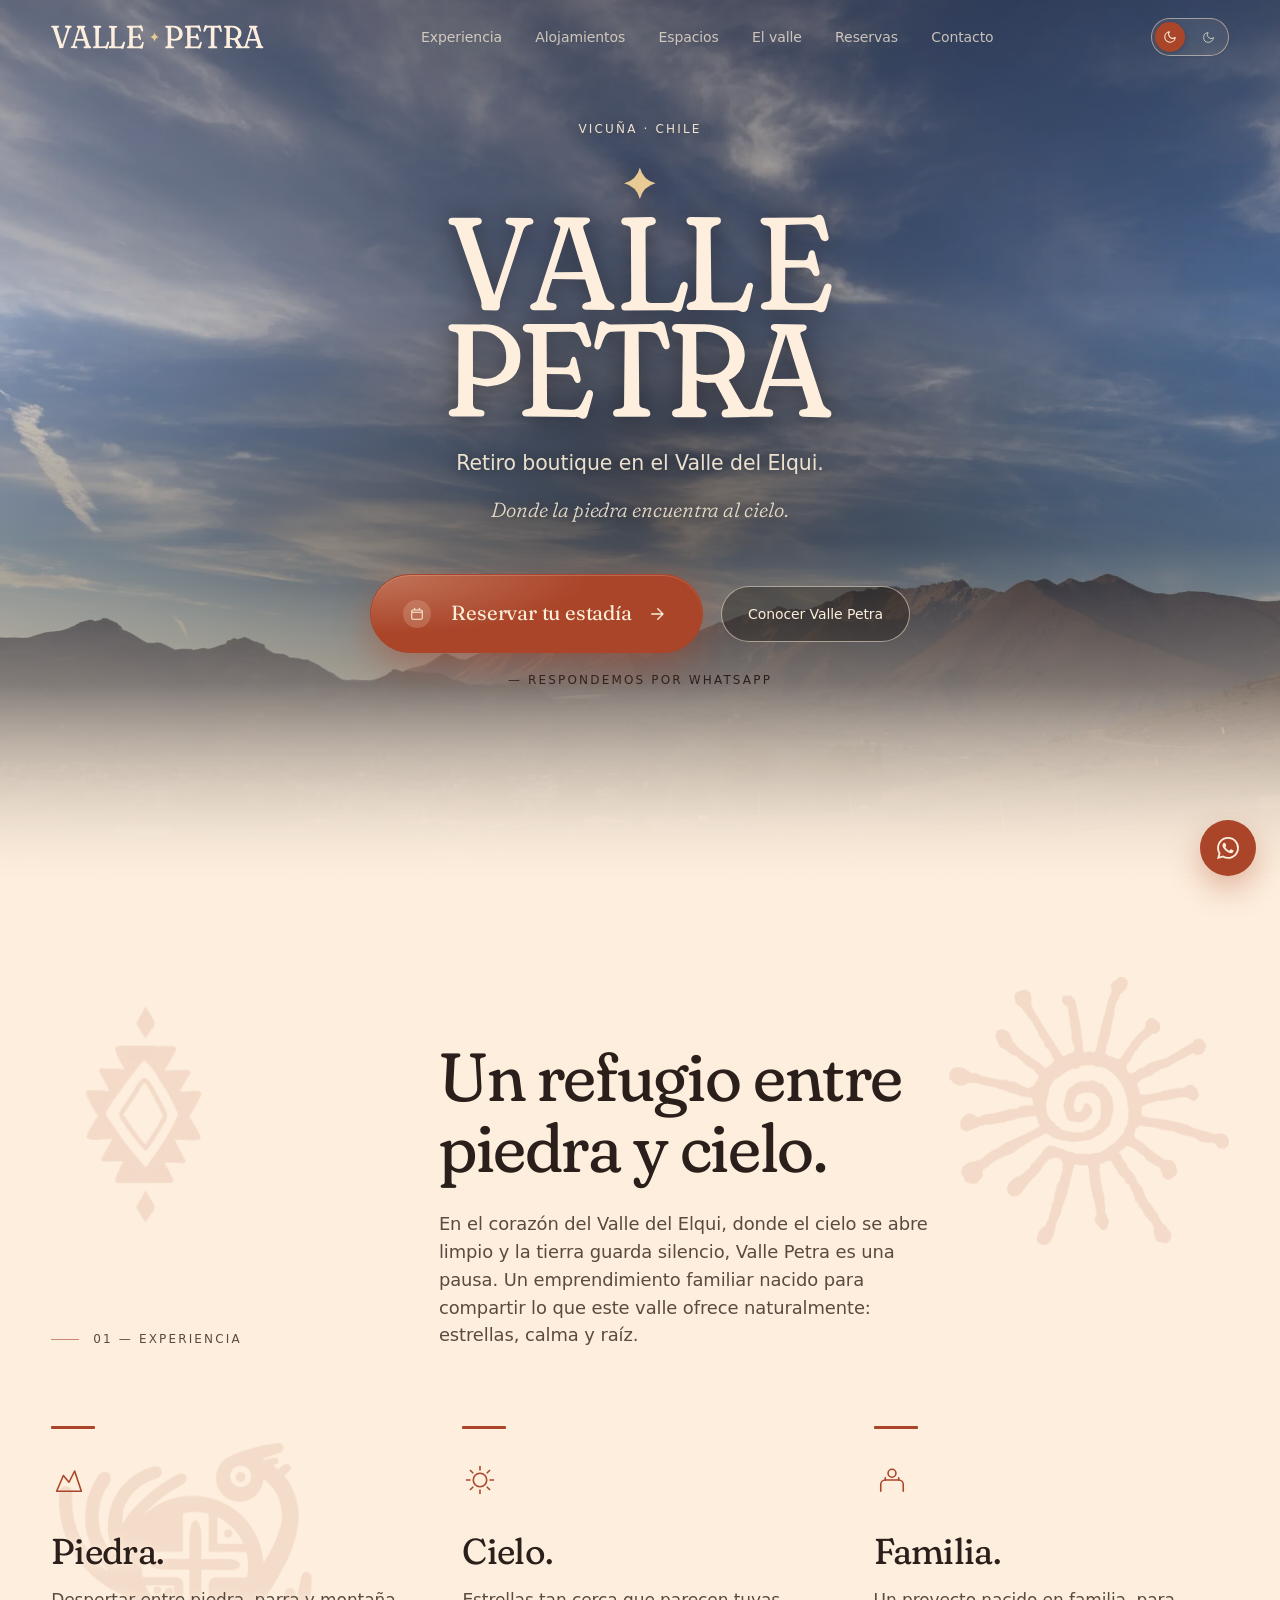
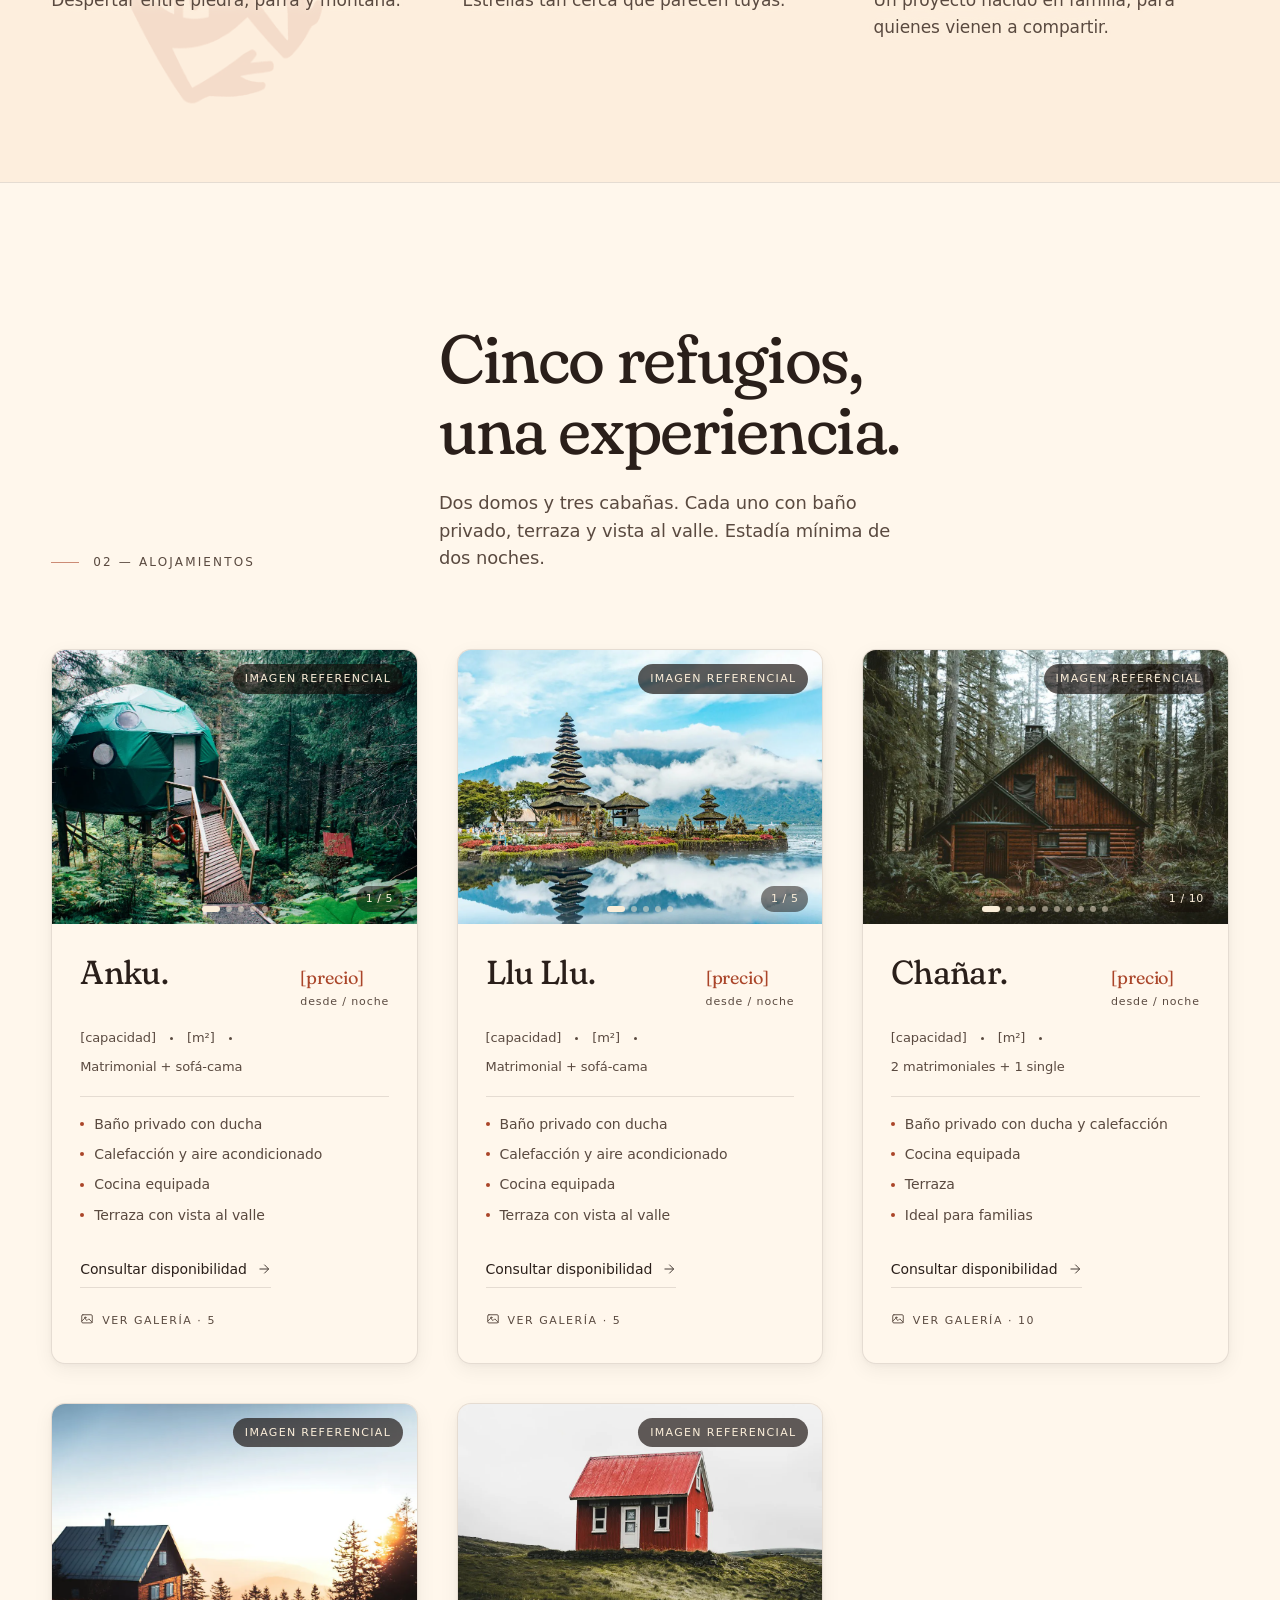
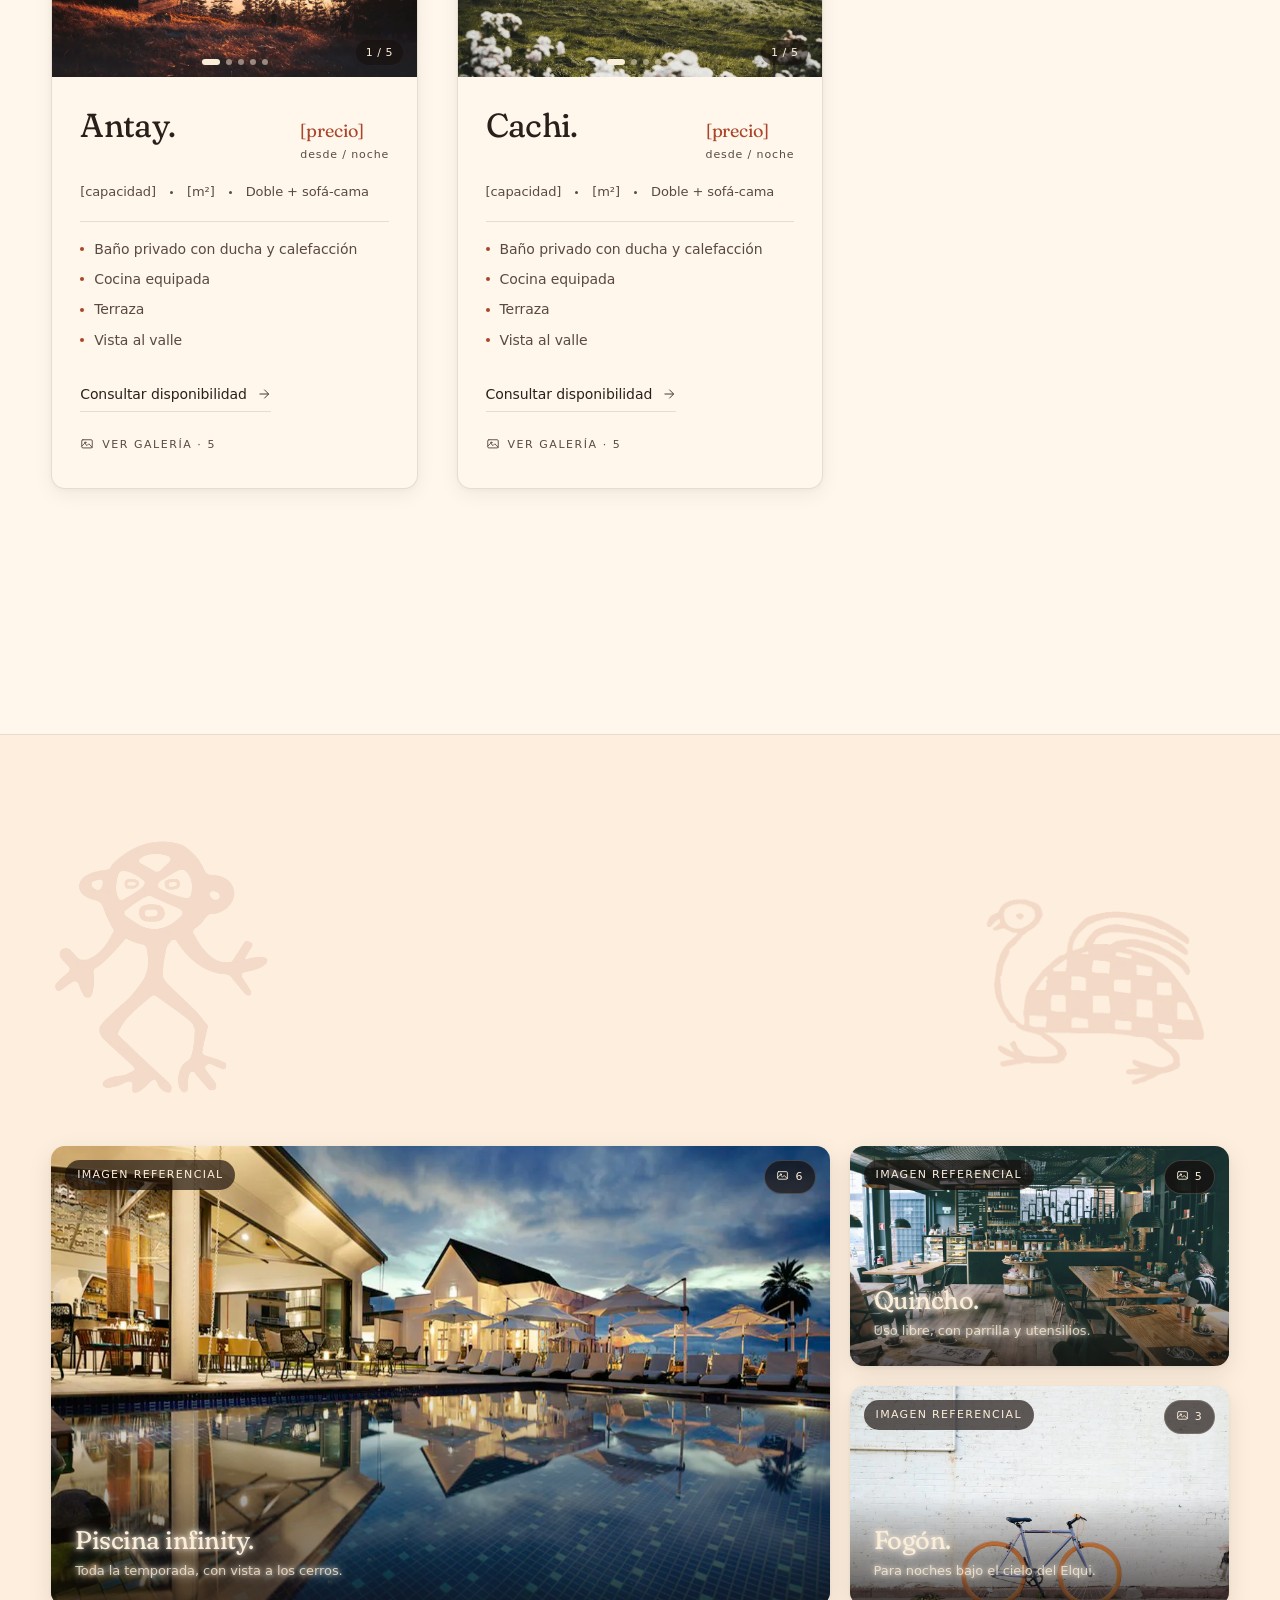
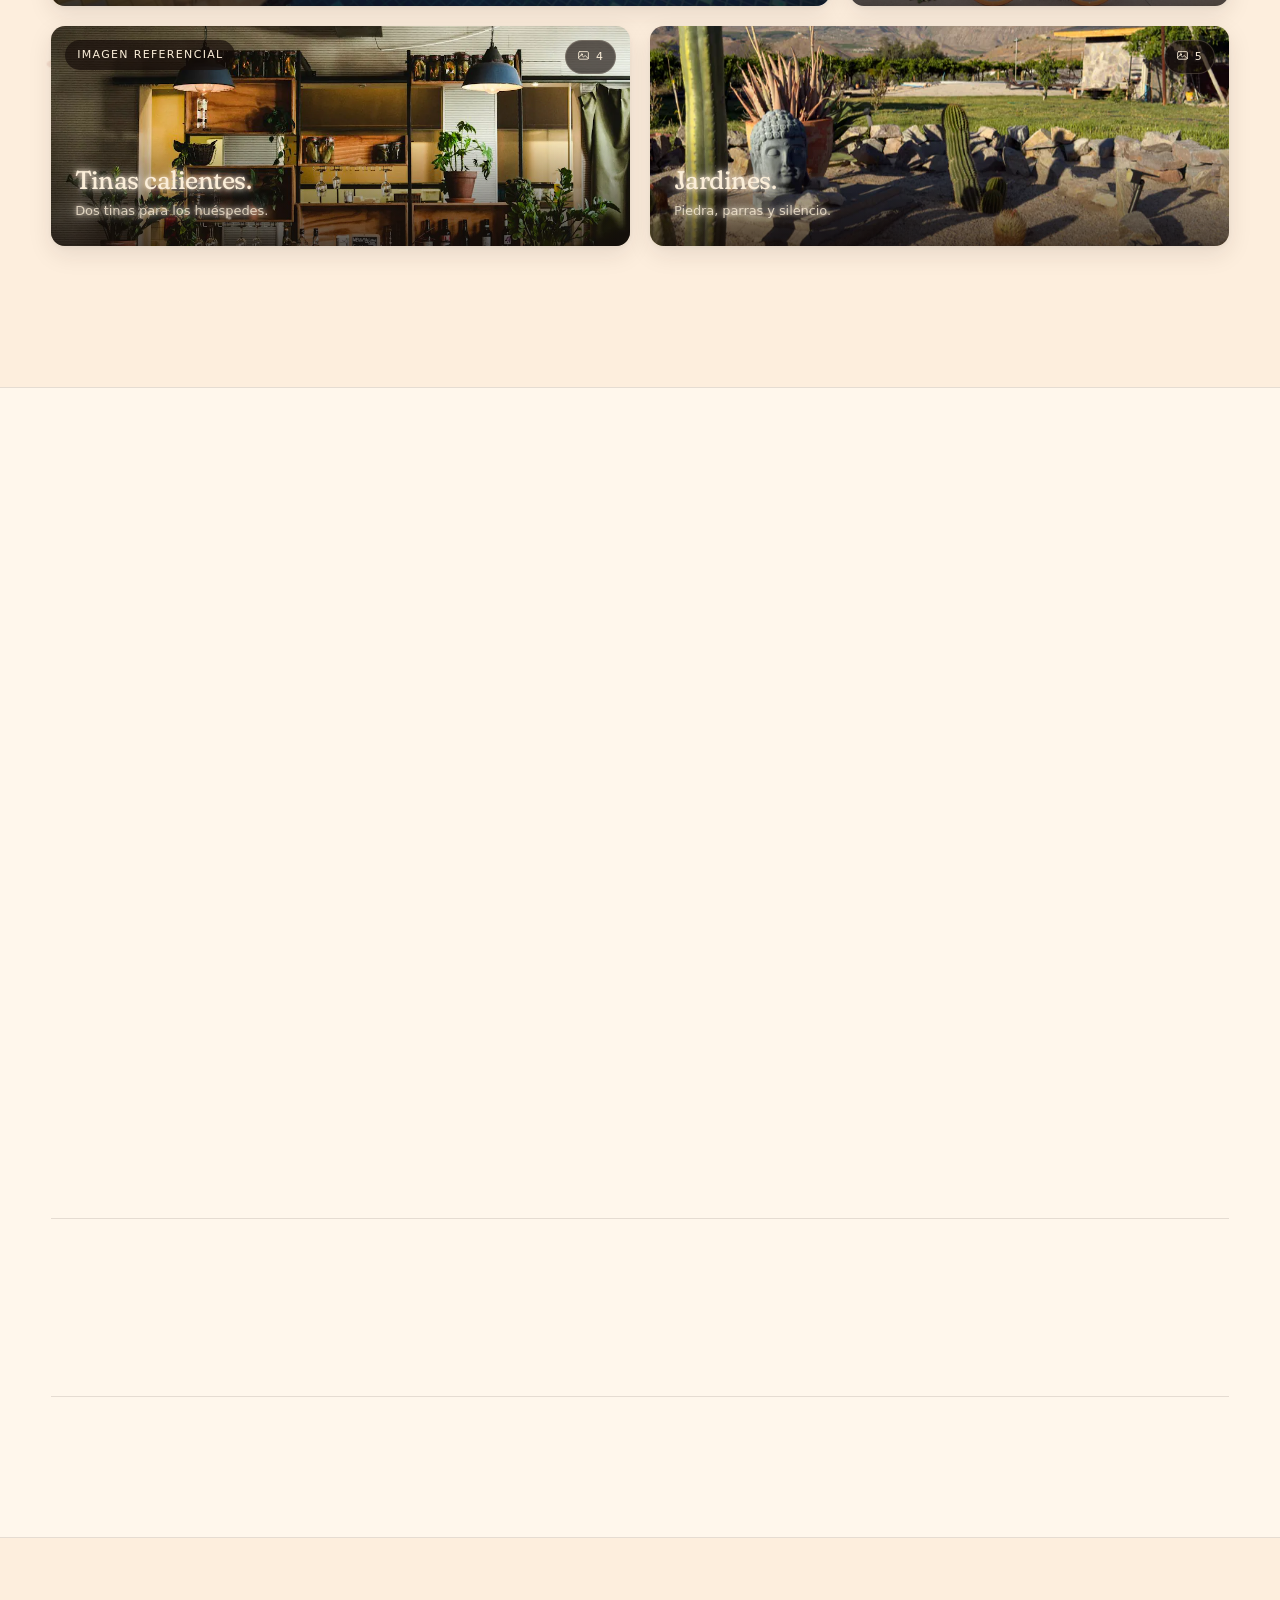
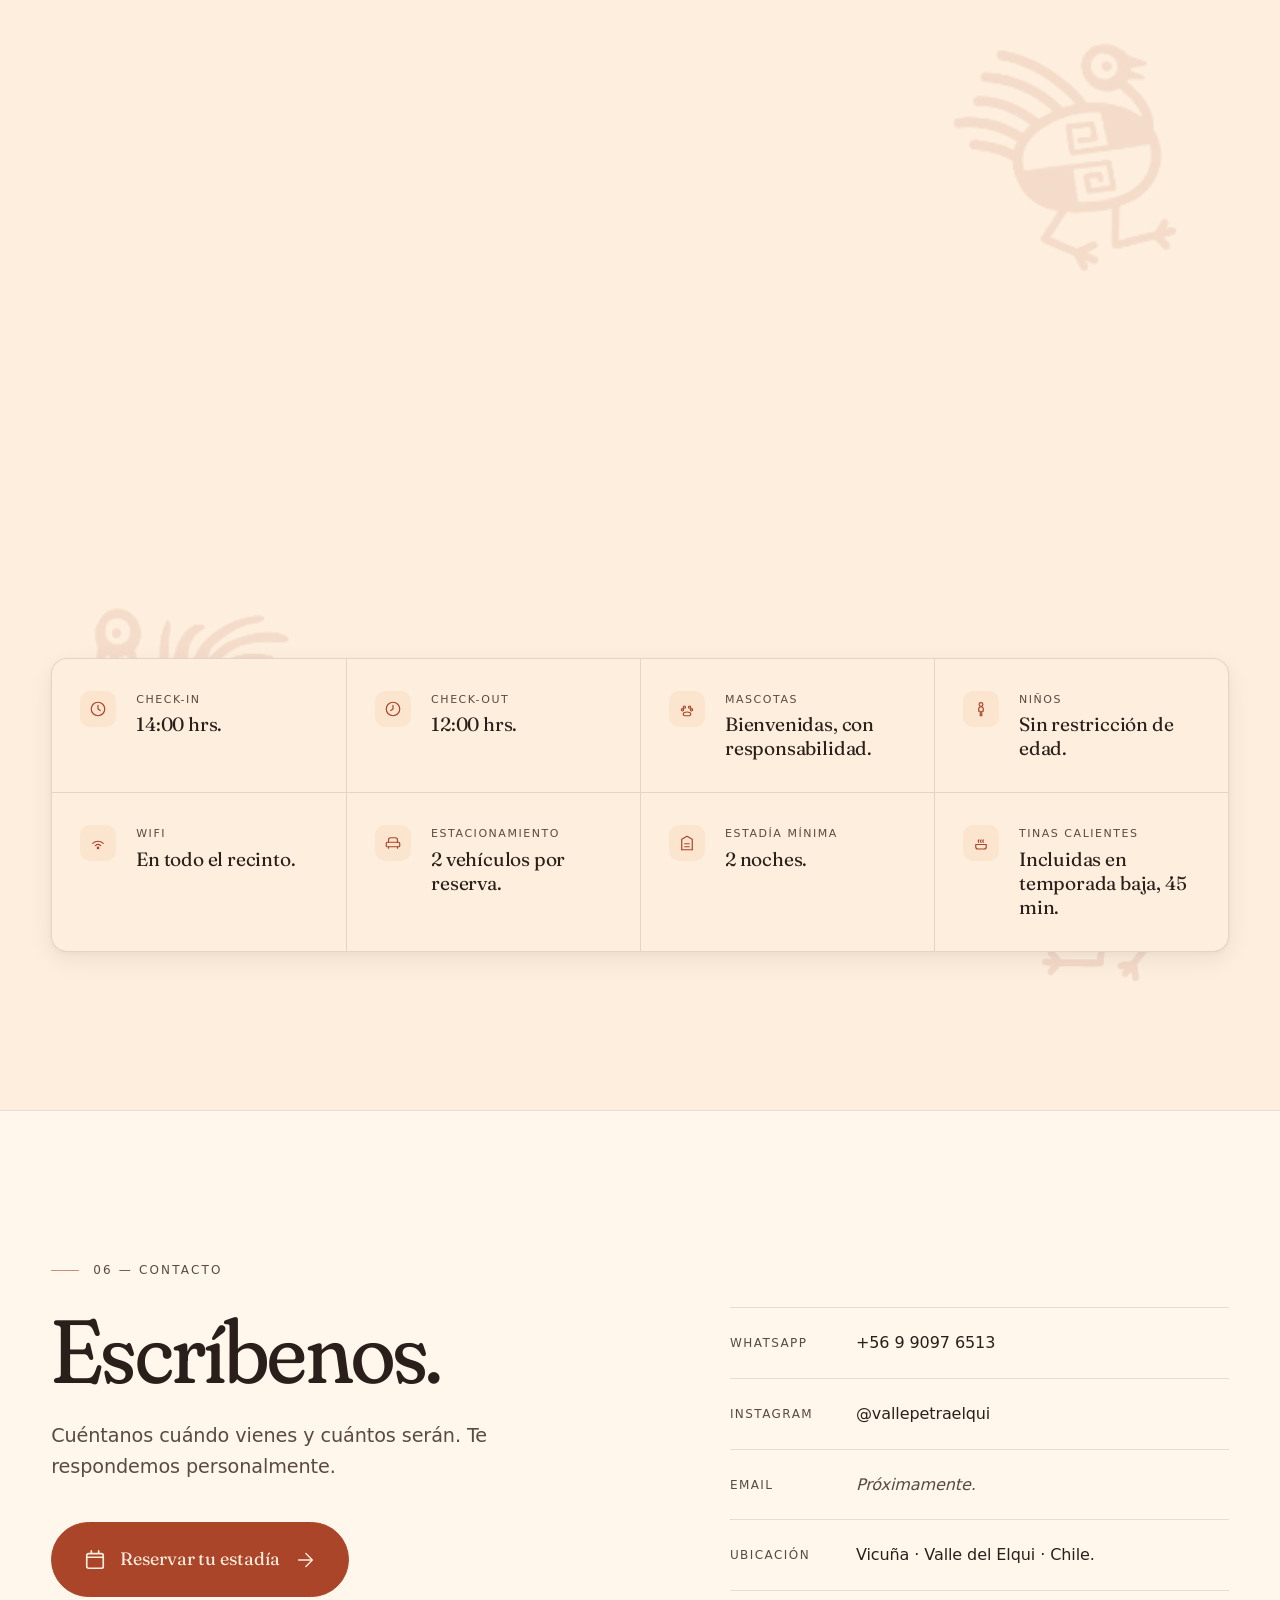
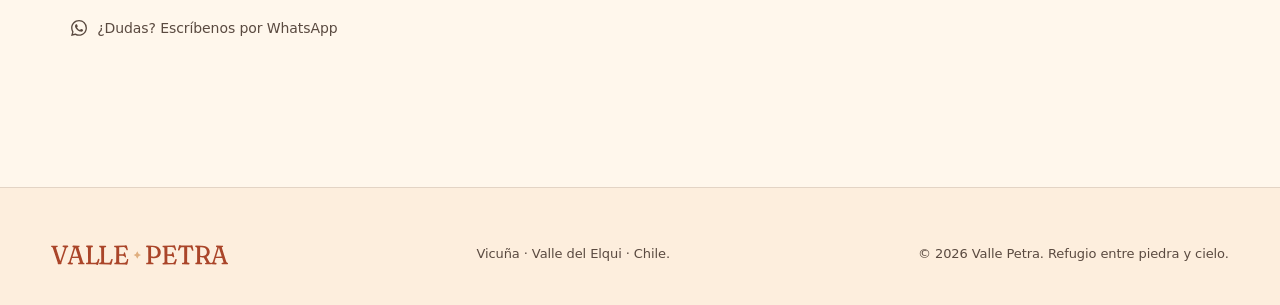
==== commit ee1bd754: "feat: vista previa con el logo al compartir el enlace - site/img/compartir.png: logo apilado sobre t" ====
--- a/site/index.html
+++ b/site/index.html
@@ -7,6 +7,20 @@
   <meta name="description" content="Valle Petra es un refugio boutique en el corazón del Valle del Elqui. Cinco refugios entre piedra y cielo, en Vicuña, sector La Compañía.">
   <!-- Temporal: el sitio aún tiene fotos provisorias y datos [pendientes]. Quitar al lanzar (ver site/README.md). -->
   <meta name="robots" content="noindex">
+  <!-- Vista previa al compartir el enlace (WhatsApp, iMessage, Instagram…). La imagen la genera
+       tools/web/compartir.py. Las direcciones deben ser absolutas: cambiarlas al conectar el dominio propio. -->
+  <meta property="og:type" content="website">
+  <meta property="og:site_name" content="Valle Petra">
+  <meta property="og:locale" content="es_CL">
+  <meta property="og:url" content="https://valle-petra.pages.dev/">
+  <meta property="og:title" content="Valle Petra — Refugio boutique en el Valle del Elqui">
+  <meta property="og:description" content="Cinco refugios entre piedra y cielo, en Vicuña, sector La Compañía.">
+  <meta property="og:image" content="https://valle-petra.pages.dev/img/compartir.png">
+  <meta property="og:image:type" content="image/png">
+  <meta property="og:image:width" content="1200">
+  <meta property="og:image:height" content="630">
+  <meta property="og:image:alt" content="Logo de Valle Petra sobre fondo terracota">
+  <meta name="twitter:card" content="summary_large_image">
   <meta name="theme-color" content="#AA4529" media="(prefers-color-scheme: light)">
   <meta name="theme-color" content="#111832" media="(prefers-color-scheme: dark)">
 
--- a/site/css/estilos.css
+++ b/site/css/estilos.css
@@ -633,6 +633,15 @@
 }
 .hero .btn-outline:hover { background: var(--on-photo); color: var(--ink); border-color: var(--on-photo); }
 
+/* Celular: botones del encabezado más compactos (siguen sobre 44 px de alto) */
+@media (max-width: 600px) {
+  .hero .btn-reservar { padding: 13px 24px 13px 16px; gap: 12px; font-size: 16px; }
+  .hero .btn-reservar .pin { width: 24px; height: 24px; margin-right: 2px; }
+  .hero .btn-reservar .pin svg { width: 13px; height: 13px; }
+  .hero .btn-reservar .arrow { width: 16px; height: 16px; }
+  .hero .btn-outline { padding: 13px 22px; font-size: 13px; }
+}
+
 
 /* ---------- Pillars ---------- */
 .pillars { display: grid; grid-template-columns: 1fr; gap: 56px; margin-top: 32px; }
@@ -1057,6 +1066,11 @@
 html[data-theme="dark"] .wa-btn { color: var(--night); }
 .wa-btn:hover { background: var(--accent-hover); border-color: var(--accent-hover); }
 .wa-btn svg { width: 22px; height: 22px; }
+/* Celular: botón de Contacto más compacto (sigue sobre 44 px de alto) */
+@media (max-width: 600px) {
+  .wa-btn { padding: 13px 24px; gap: 12px; font-size: 16px; }
+  .wa-btn svg { width: 18px; height: 18px; }
+}
 
 .wa-secondary {
   display: inline-flex; align-items: center; gap: 10px;
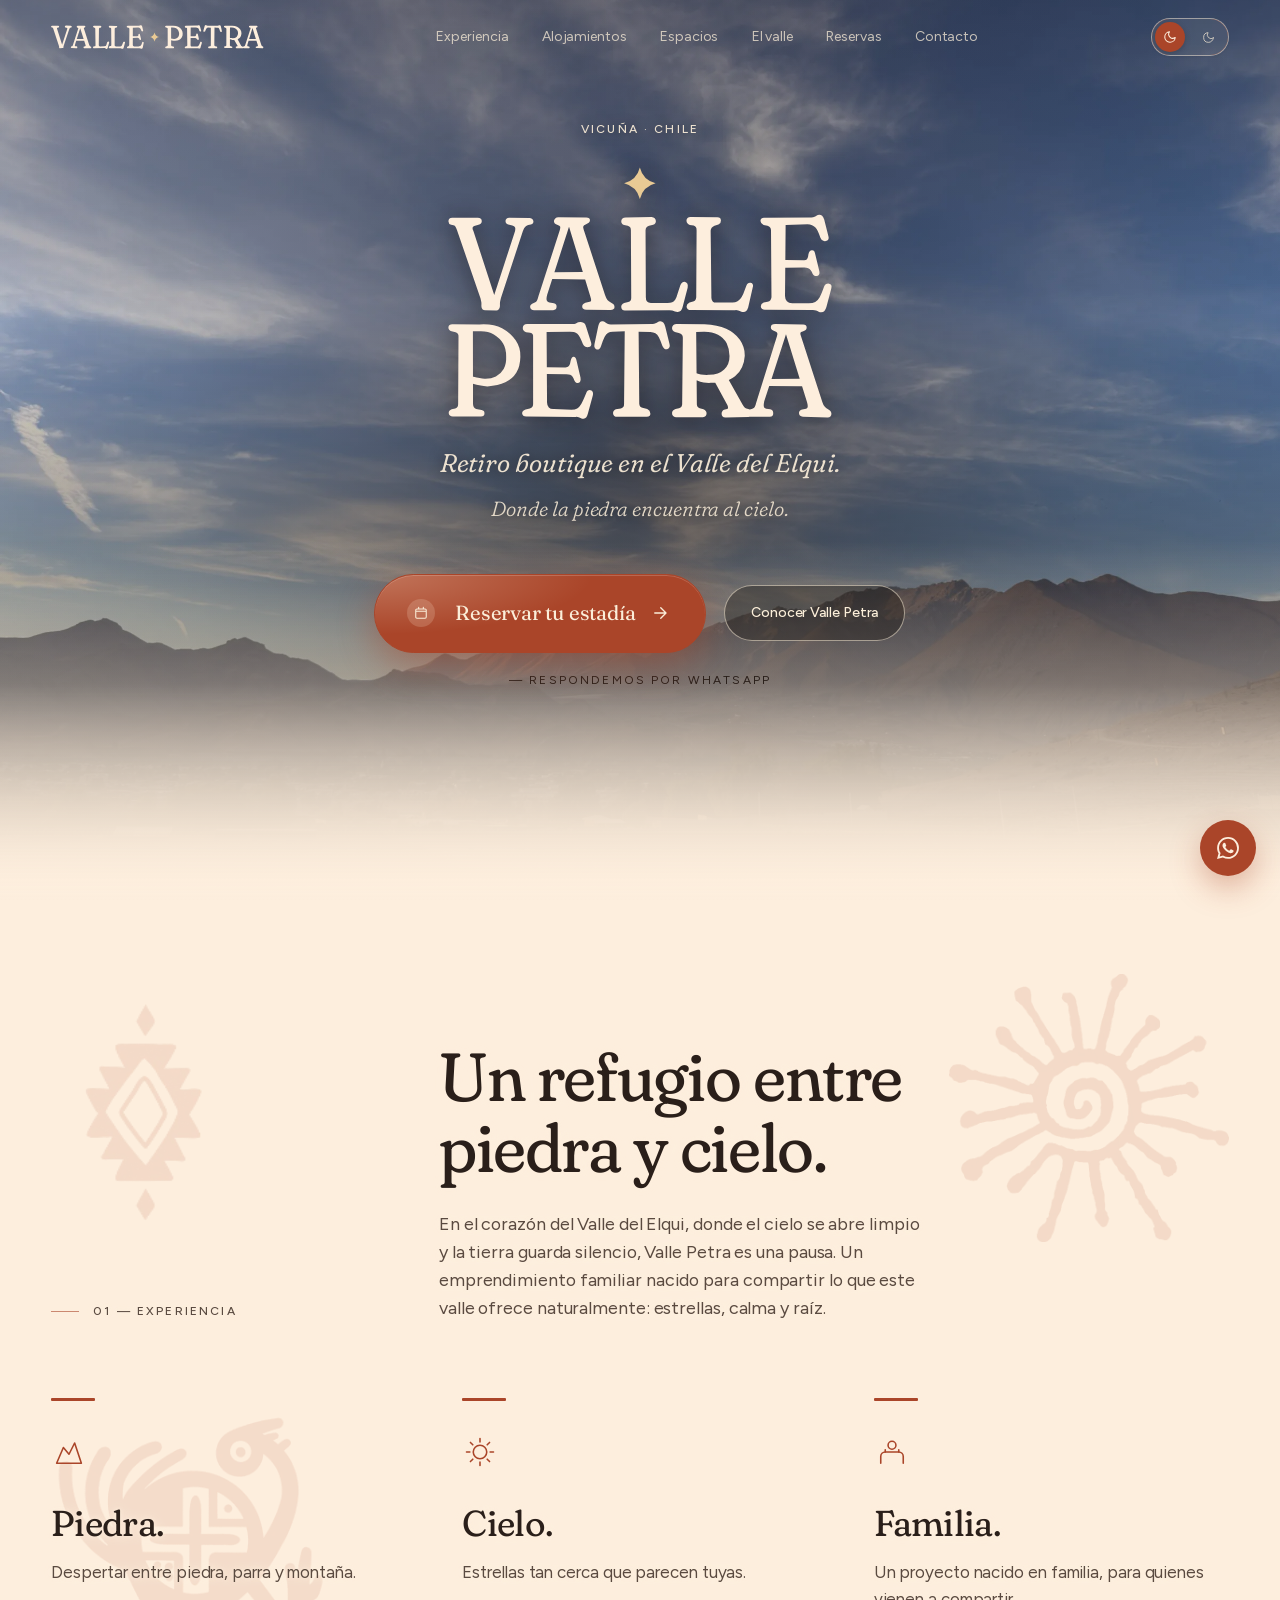
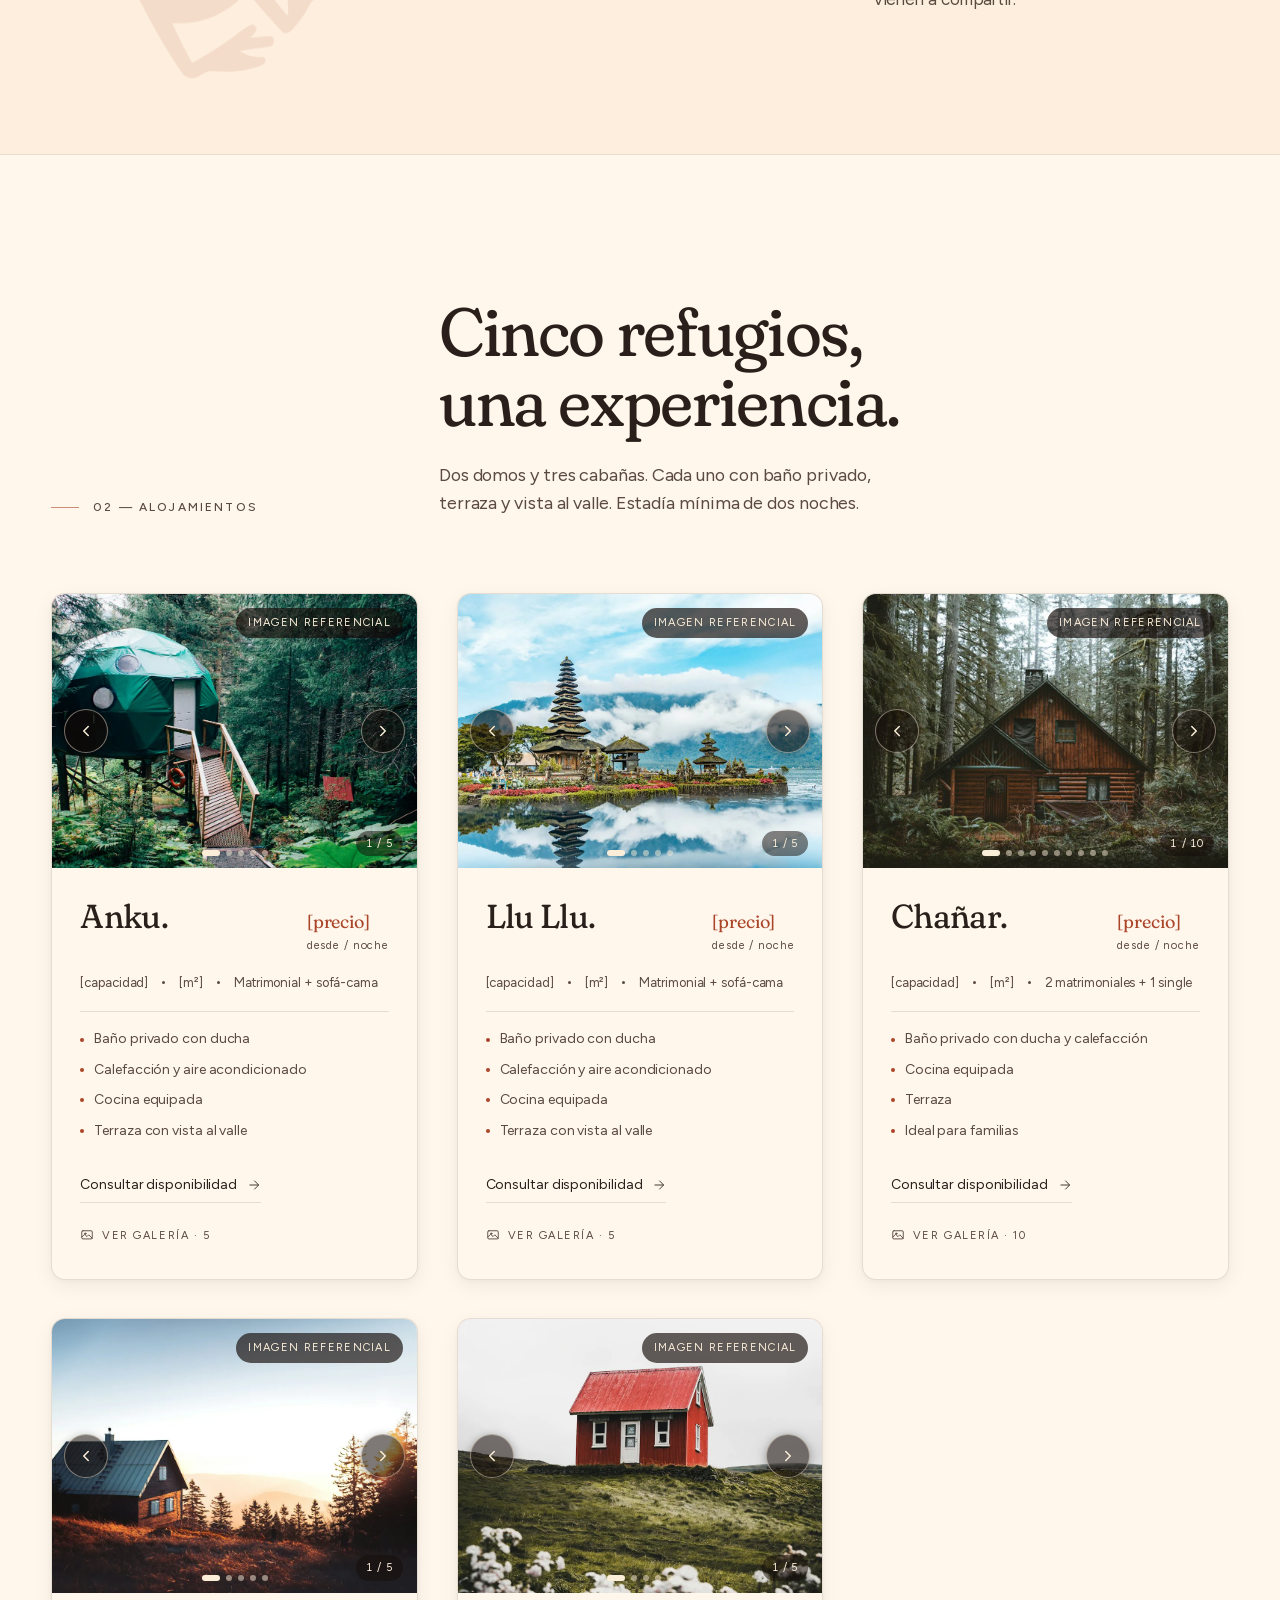
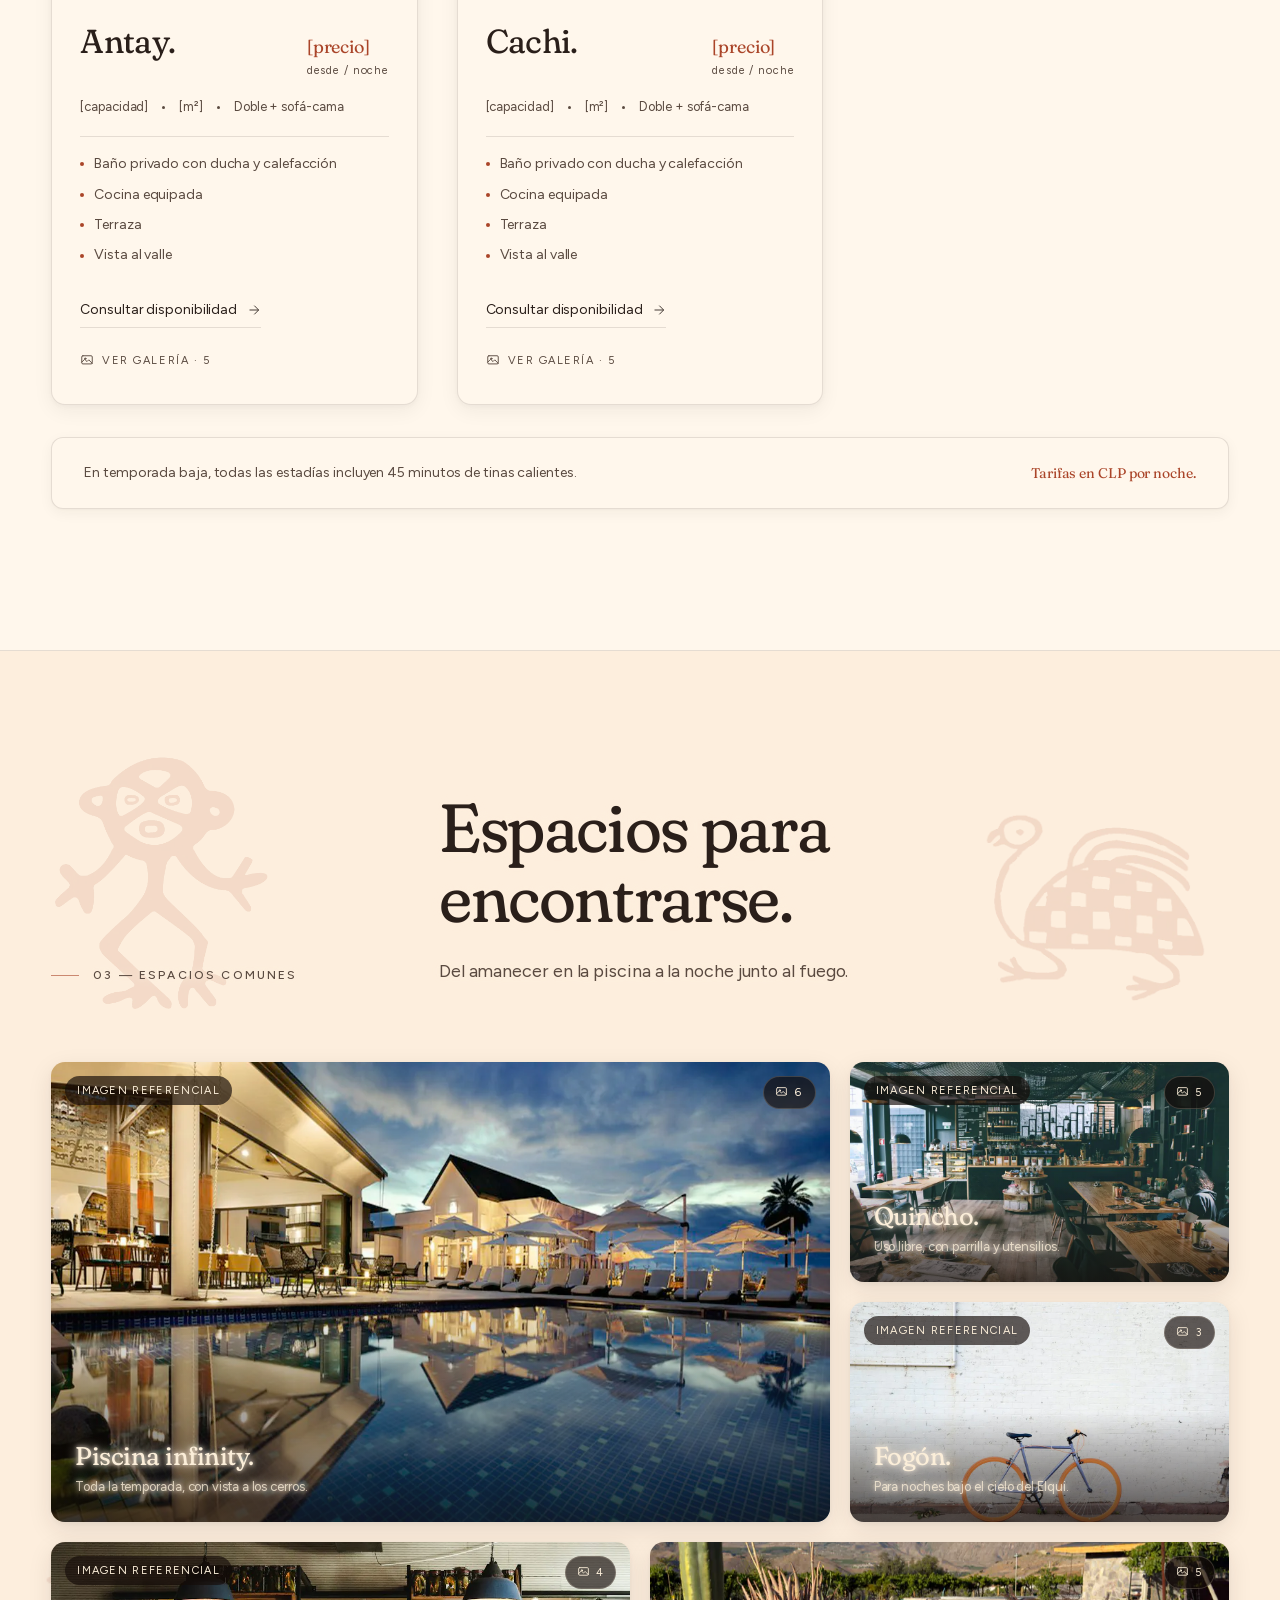
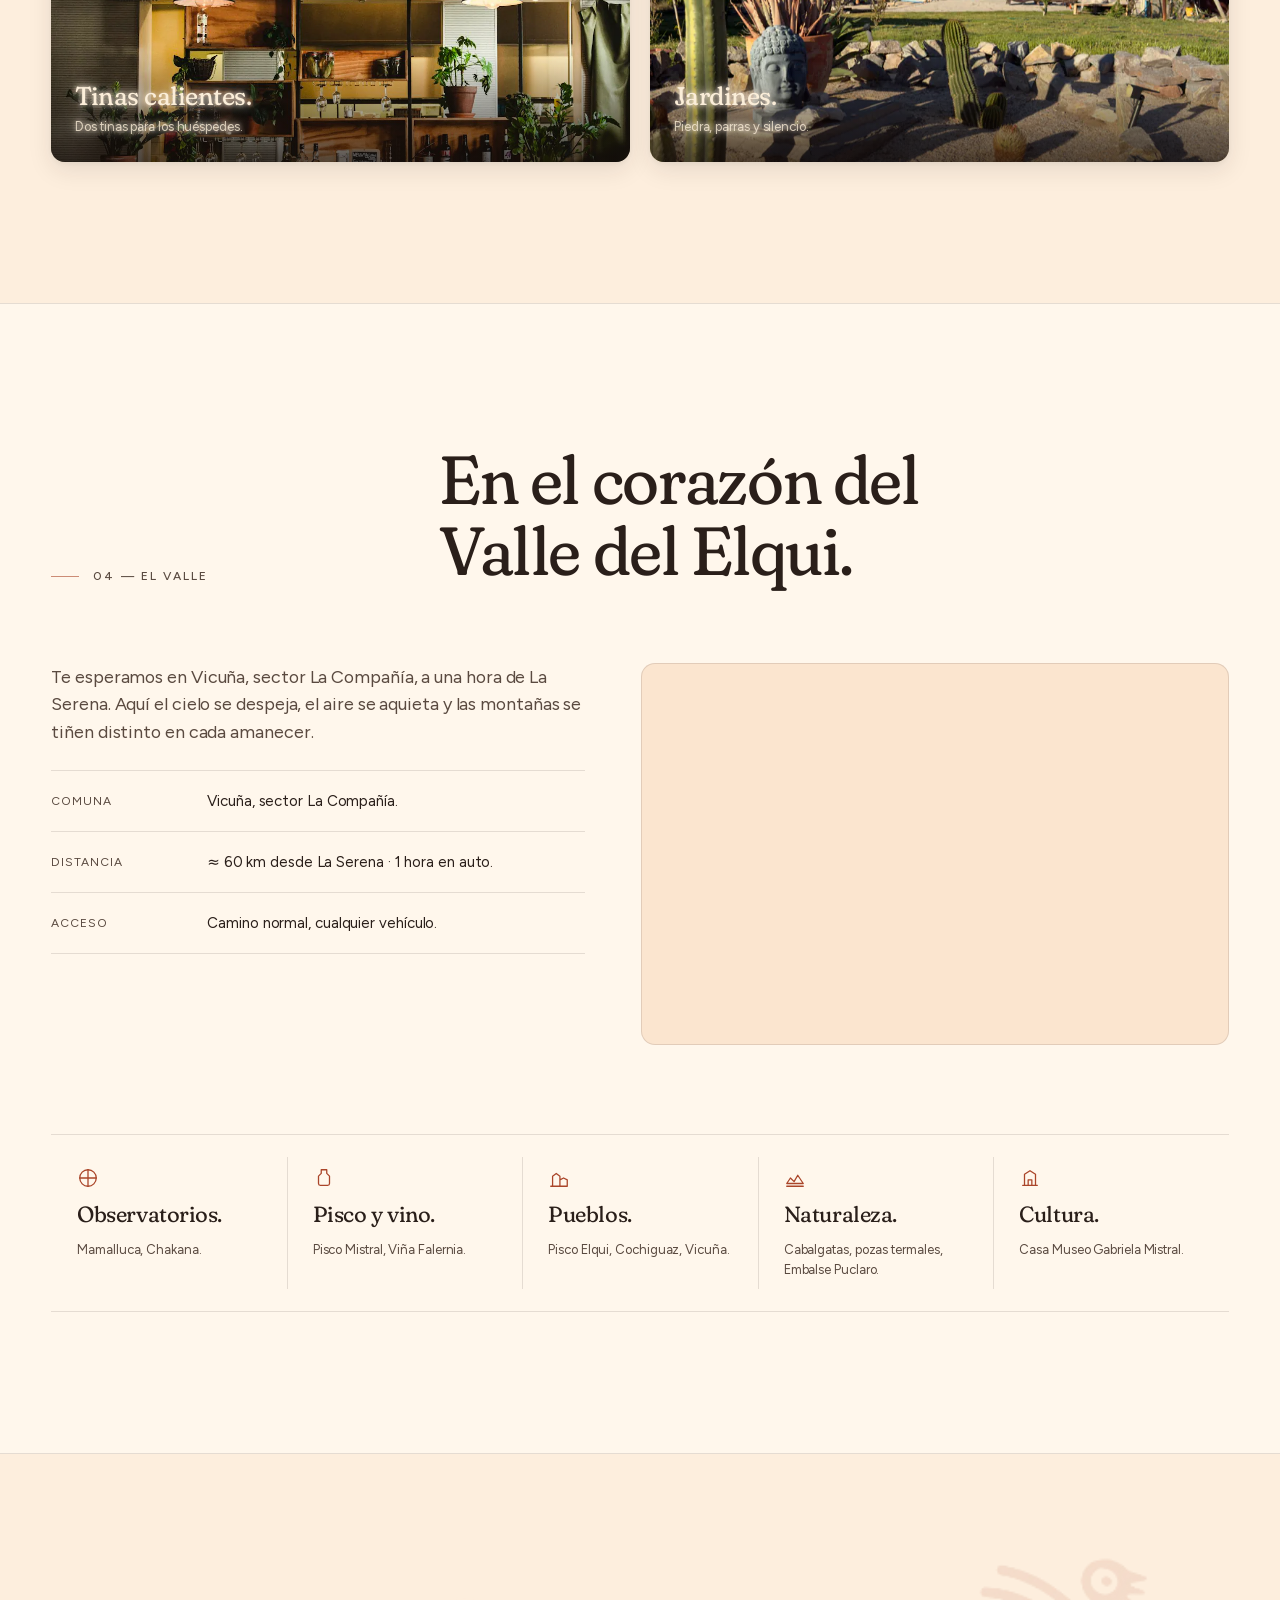
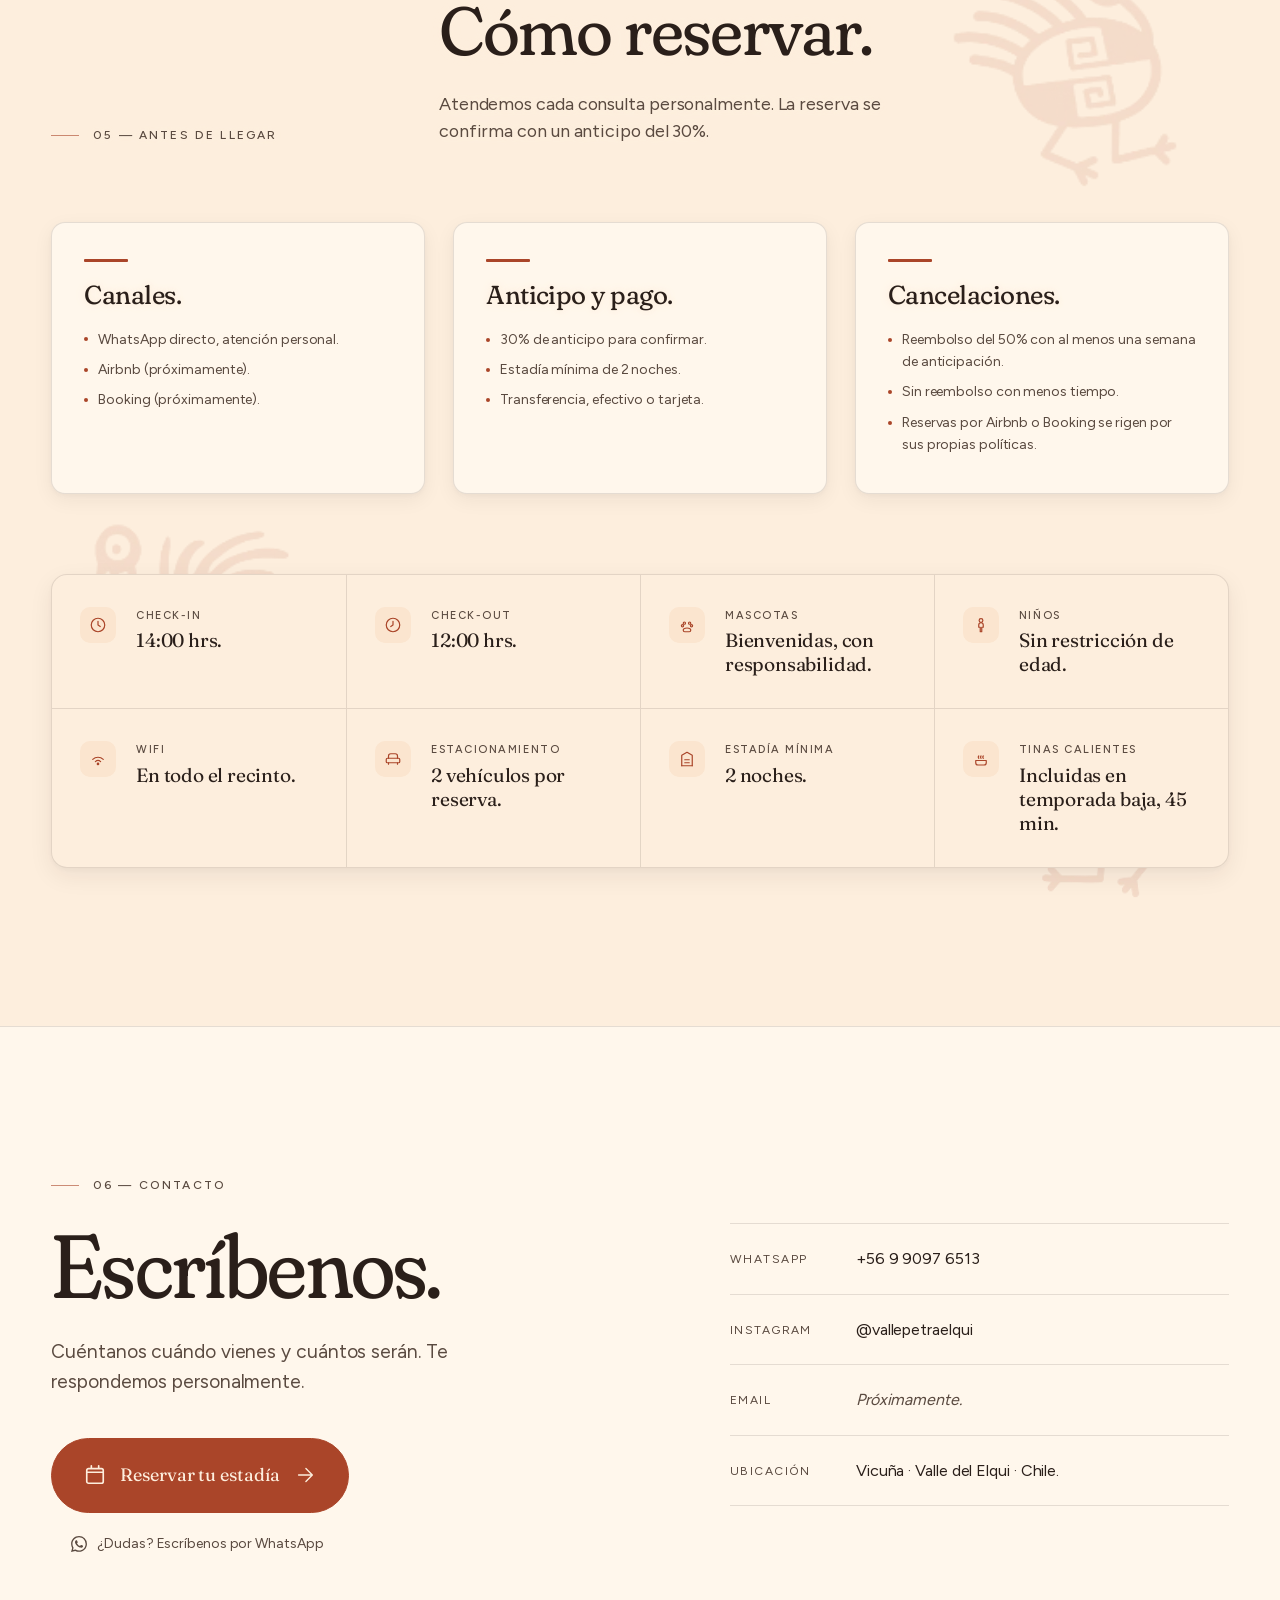
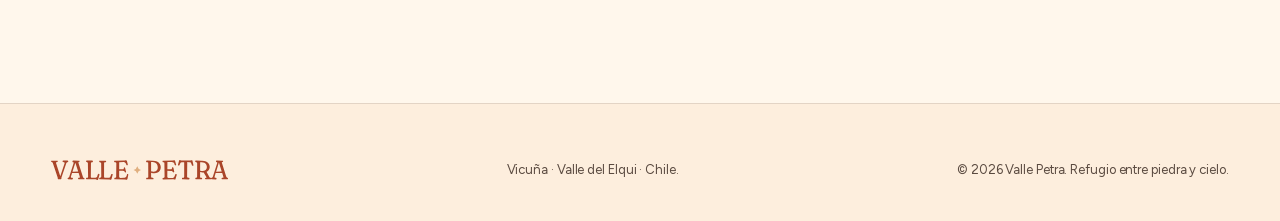
==== commit 3db46bb6: "feat: Figtree en el texto, lema en Fraunces cursiva y carrusel usable en celular - Figtree reemplaza" ====
--- a/site/index.html
+++ b/site/index.html
@@ -30,7 +30,7 @@
   <link rel="manifest" href="site.webmanifest">
 
   <link rel="preload" href="fonts/fraunces.woff2" as="font" type="font/woff2" crossorigin>
-  <link rel="preload" href="fonts/inter-latin.woff2" as="font" type="font/woff2" crossorigin>
+  <link rel="preload" href="fonts/figtree-latin.woff2" as="font" type="font/woff2" crossorigin>
   <link rel="stylesheet" href="css/fuentes.css">
   <link rel="stylesheet" href="css/tokens.css">
   <link rel="stylesheet" href="css/estilos.css">
--- a/site/css/fuentes.css
+++ b/site/css/fuentes.css
@@ -1,6 +1,6 @@
 /* Fuentes alojadas en el sitio (sin Google Fonts).
    Fraunces: la variable completa con los ejes SOFT y WONK (la "estática" de Google
-   no los trae), recortada a latín. Inter: variable, latín y latín extendido.
+   no los trae), recortada a latín. Figtree: variable (300–700), latín y latín extendido.
    Ambas con licencia SIL Open Font License 1.1. */
 
 @font-face {
@@ -23,24 +23,24 @@
     U+0304, U+0308, U+0329, U+2000-206F, U+20AC, U+2122, U+2191, U+2193, U+2212, U+2215, U+FEFF, U+FFFD;
 }
 
-/* Inter — latín extendido */
+/* Figtree — latín extendido */
 @font-face {
-  font-family: 'Inter';
+  font-family: 'Figtree';
   font-style: normal;
-  font-weight: 300 600;
+  font-weight: 300 700;
   font-display: swap;
-  src: url("../fonts/inter-latin-ext.woff2") format("woff2");
+  src: url("../fonts/figtree-latin-ext.woff2") format("woff2");
   unicode-range: U+0100-02BA, U+02BD-02C5, U+02C7-02CC, U+02CE-02D7, U+02DD-02FF, U+0304, U+0308, U+0329,
     U+1D00-1DBF, U+1E00-1E9F, U+1EF2-1EFF, U+2020, U+20A0-20AB, U+20AD-20C4, U+2113, U+2C60-2C7F, U+A720-A7FF;
 }
 
-/* Inter — latín */
+/* Figtree — latín */
 @font-face {
-  font-family: 'Inter';
+  font-family: 'Figtree';
   font-style: normal;
-  font-weight: 300 600;
+  font-weight: 300 700;
   font-display: swap;
-  src: url("../fonts/inter-latin.woff2") format("woff2");
+  src: url("../fonts/figtree-latin.woff2") format("woff2");
   unicode-range: U+0000-00FF, U+0131, U+0152-0153, U+02BB-02BC, U+02C6, U+02DA, U+02DC, U+0304, U+0308,
     U+0329, U+2000-206F, U+20AC, U+2122, U+2191, U+2193, U+2212, U+2215, U+FEFF, U+FFFD;
 }
--- a/site/css/tokens.css
+++ b/site/css/tokens.css
@@ -18,7 +18,7 @@
 
   /* Tipografía */
   --font-serif: 'Fraunces', 'Georgia', serif;
-  --font-sans: 'Inter', system-ui, -apple-system, sans-serif;
+  --font-sans: 'Figtree', system-ui, -apple-system, sans-serif;
 
   /* Semánticos — modo claro */
   --bg: var(--cream);
--- a/site/css/estilos.css
+++ b/site/css/estilos.css
@@ -27,7 +27,7 @@
 /* ---------- Type ---------- */
 h1, h2, h3, h4 { font-family: var(--font-serif); font-weight: 400; font-style: normal; letter-spacing: -0.02em; line-height: 1.05; margin: 0; text-wrap: balance; }
 /* Fraunces con los ejes SOFT y WONK, como en el logo */
-h1, h2, h3, h4, .hero-quote {
+h1, h2, h3, h4, .hero-sub, .hero-quote {
   font-variation-settings: 'SOFT' 100, 'WONK' 1;
   font-optical-sizing: auto;
 }
@@ -531,9 +531,12 @@
   color: var(--on-photo);
   text-shadow: 0 2px 24px rgba(20,12,8,.55), 0 1px 2px rgba(20,12,8,.4);
 }
+/* Lema en Fraunces cursiva: más evocador que el texto corrido; algo más grande y claro que la cita de abajo */
 .hero-sub {
   margin-top: 28px; margin-inline: auto;
-  font-size: clamp(18px, 1.6vw, 22px);
+  font-family: var(--font-serif); font-style: italic; font-weight: 350;
+  font-size: clamp(21px, 2vw, 27px);
+  line-height: 1.25;
   color: rgba(251,238,217,.92);
   max-width: 36ch;
   text-shadow: 0 1px 14px rgba(20,12,8,.55);
@@ -684,8 +687,11 @@
   transition: transform .5s cubic-bezier(.2,.8,.2,1), border-color .3s ease, background-color .3s ease, box-shadow .5s cubic-bezier(.2,.8,.2,1);
 }
 html[data-theme="dark"] .lodge { box-shadow: 0 8px 24px rgba(0,0,0,.28), 0 2px 6px rgba(0,0,0,.18); }
-.lodge:hover { transform: translateY(-8px); border-color: var(--accent); box-shadow: 0 28px 64px rgba(42,31,26,.18), 0 4px 12px rgba(42,31,26,.08); }
-html[data-theme="dark"] .lodge:hover { box-shadow: 0 28px 64px rgba(0,0,0,.5), 0 4px 12px rgba(0,0,0,.3); }
+/* Solo con mouse: en pantallas táctiles iOS gasta el primer toque en activar el :hover y no abre la galería */
+@media (hover: hover) {
+  .lodge:hover { transform: translateY(-8px); border-color: var(--accent); box-shadow: 0 28px 64px rgba(42,31,26,.18), 0 4px 12px rgba(42,31,26,.08); }
+  html[data-theme="dark"] .lodge:hover { box-shadow: 0 28px 64px rgba(0,0,0,.5), 0 4px 12px rgba(0,0,0,.3); }
+}
 .lodge-img {
   aspect-ratio: 4/3;
   overflow: hidden; position: relative;
@@ -702,24 +708,33 @@
   width: 100%; height: 100%; object-fit: cover;
   transition: transform 1.4s cubic-bezier(.2,.8,.2,1);
 }
-.lodge:hover .lodge-img .lodge-track img { transform: scale(1.04); }
+/* Solo con mouse (ver .lodge:hover) */
+@media (hover: hover) {
+  .lodge:hover .lodge-img .lodge-track img { transform: scale(1.04); }
+}
 
 .lodge-nav {
+  /* Siempre visibles (en celular no existe el "pasar el mouse"), una a cada lado de la foto.
+     Fondo oscuro + borde crema: se distinguen sobre fotos claras y oscuras. 44 px = área táctil mínima. */
   position: absolute; top: 50%; transform: translateY(-50%);
-  width: 36px; height: 36px;
-  border-radius: 999px;
+  width: 44px; height: 44px;
+  padding: 0;
+  border-radius: 999px;
+  border: 1px solid rgba(251,238,217,.45);
   background: rgba(20,12,8,.55);
   color: var(--on-photo);
   display: inline-flex; align-items: center; justify-content: center;
-  opacity: 0; transition: opacity .25s ease, background-color .25s ease;
+  box-shadow: 0 2px 10px rgba(20,12,8,.35);
+  cursor: pointer;
+  transition: background-color .25s ease, border-color .25s ease, transform .25s ease;
   z-index: 3;
 }
-.lodge-img:hover .lodge-nav,
-.lodge-nav:focus-visible { opacity: 1; }
-.lodge-nav:hover { background: rgba(20,12,8,.75); }
+.lodge-nav:hover { background: rgba(20,12,8,.8); border-color: var(--on-photo); }
+.lodge-nav:active { transform: translateY(-50%) scale(.94); }
+.lodge-nav:focus-visible { outline: 2px solid var(--on-photo); outline-offset: 3px; }
 .lodge-nav.prev { left: 12px; }
 .lodge-nav.next { right: 12px; }
-.lodge-nav svg { width: 14px; height: 14px; }
+.lodge-nav svg { width: 18px; height: 18px; }
 
 .lodge-dots {
   position: absolute; bottom: 12px; left: 0; right: 0;
@@ -801,7 +816,10 @@
   transition: background-color .35s ease;
   pointer-events: none;
 }
-.lodge-img.clickable:hover::after { background: rgba(20,12,8,.08); }
+/* Solo con mouse (ver .lodge:hover) */
+@media (hover: hover) {
+  .lodge-img.clickable:hover::after { background: rgba(20,12,8,.08); }
+}
 
 .lodge-note {
   margin-top: 32px;
@@ -852,9 +870,12 @@
 @media (min-width: 720px) { .m-block { aspect-ratio: auto; } }
 .m-block img { width: 100%; height: 100%; object-fit: cover; transition: transform 1.4s cubic-bezier(.2,.8,.2,1); }
 .m-block { transition: transform .55s cubic-bezier(.2,.8,.2,1), box-shadow .55s ease; }
-.m-block:hover { transform: translateY(-4px); box-shadow: 0 28px 64px rgba(42,31,26,.22), 0 4px 12px rgba(42,31,26,.10); }
-html[data-theme="dark"] .m-block:hover { box-shadow: 0 28px 64px rgba(0,0,0,.55), 0 4px 12px rgba(0,0,0,.32); }
-.m-block:hover img { transform: scale(1.07); }
+/* Solo con mouse (ver .lodge:hover) */
+@media (hover: hover) {
+  .m-block:hover { transform: translateY(-4px); box-shadow: 0 28px 64px rgba(42,31,26,.22), 0 4px 12px rgba(42,31,26,.10); }
+  html[data-theme="dark"] .m-block:hover { box-shadow: 0 28px 64px rgba(0,0,0,.55), 0 4px 12px rgba(0,0,0,.32); }
+  .m-block:hover img { transform: scale(1.07); }
+}
 .m-block::after {
   content: ""; position: absolute; inset: 0;
   background: linear-gradient(180deg, rgba(20,12,8,0) 50%, rgba(20,12,8,.7) 100%);
@@ -881,7 +902,10 @@
   font-variant-numeric: tabular-nums;
 }
 .m-badge svg { width: 13px; height: 13px; }
-.m-block:hover .m-badge { background: var(--accent); color: var(--night); transform: translateY(-2px); }
+/* Solo con mouse (ver .lodge:hover) */
+@media (hover: hover) {
+  .m-block:hover .m-badge { background: var(--accent); color: var(--night); transform: translateY(-2px); }
+}
 
 /* ---------- Location ---------- */
 .loc-grid { display: grid; gap: 40px; grid-template-columns: 1fr; align-items: stretch; }
@@ -1340,14 +1364,15 @@
 .js .reveal.in, .js .stagger.in > * { will-change: auto; }
 
 /* ---------- Áreas táctiles de al menos 44 px de alto, sin cambiar el aspecto ---------- */
-.menu-btn, .lodge-nav, .lodge-dots button, .lightbox-dots button,
+/* .lodge-nav no va aquí: ya mide 44 px y necesita position: absolute (con relative, las flechas
+   quedaban juntas en el centro de la foto) */
+.menu-btn, .lodge-dots button, .lightbox-dots button,
 .lodge-gallery-btn, .lodge-cta a, .wa-secondary { position: relative; }
-.menu-btn::before, .lodge-nav::before, .lodge-dots button::before, .lightbox-dots button::before,
+.menu-btn::before, .lodge-dots button::before, .lightbox-dots button::before,
 .lodge-gallery-btn::before, .lodge-cta a::before, .wa-secondary::before {
   content: ""; position: absolute;
 }
 .menu-btn::before { inset: -6px 0; }
-.lodge-nav::before { inset: -4px; border-radius: 999px; }
 /* los puntos están a 12 px del borde inferior de la foto, que recorta: el área crece hacia arriba */
 .lodge-dots button::before { inset: -26px -3px -12px; }
 .lightbox-dots button::before { inset: -19px -3px; }
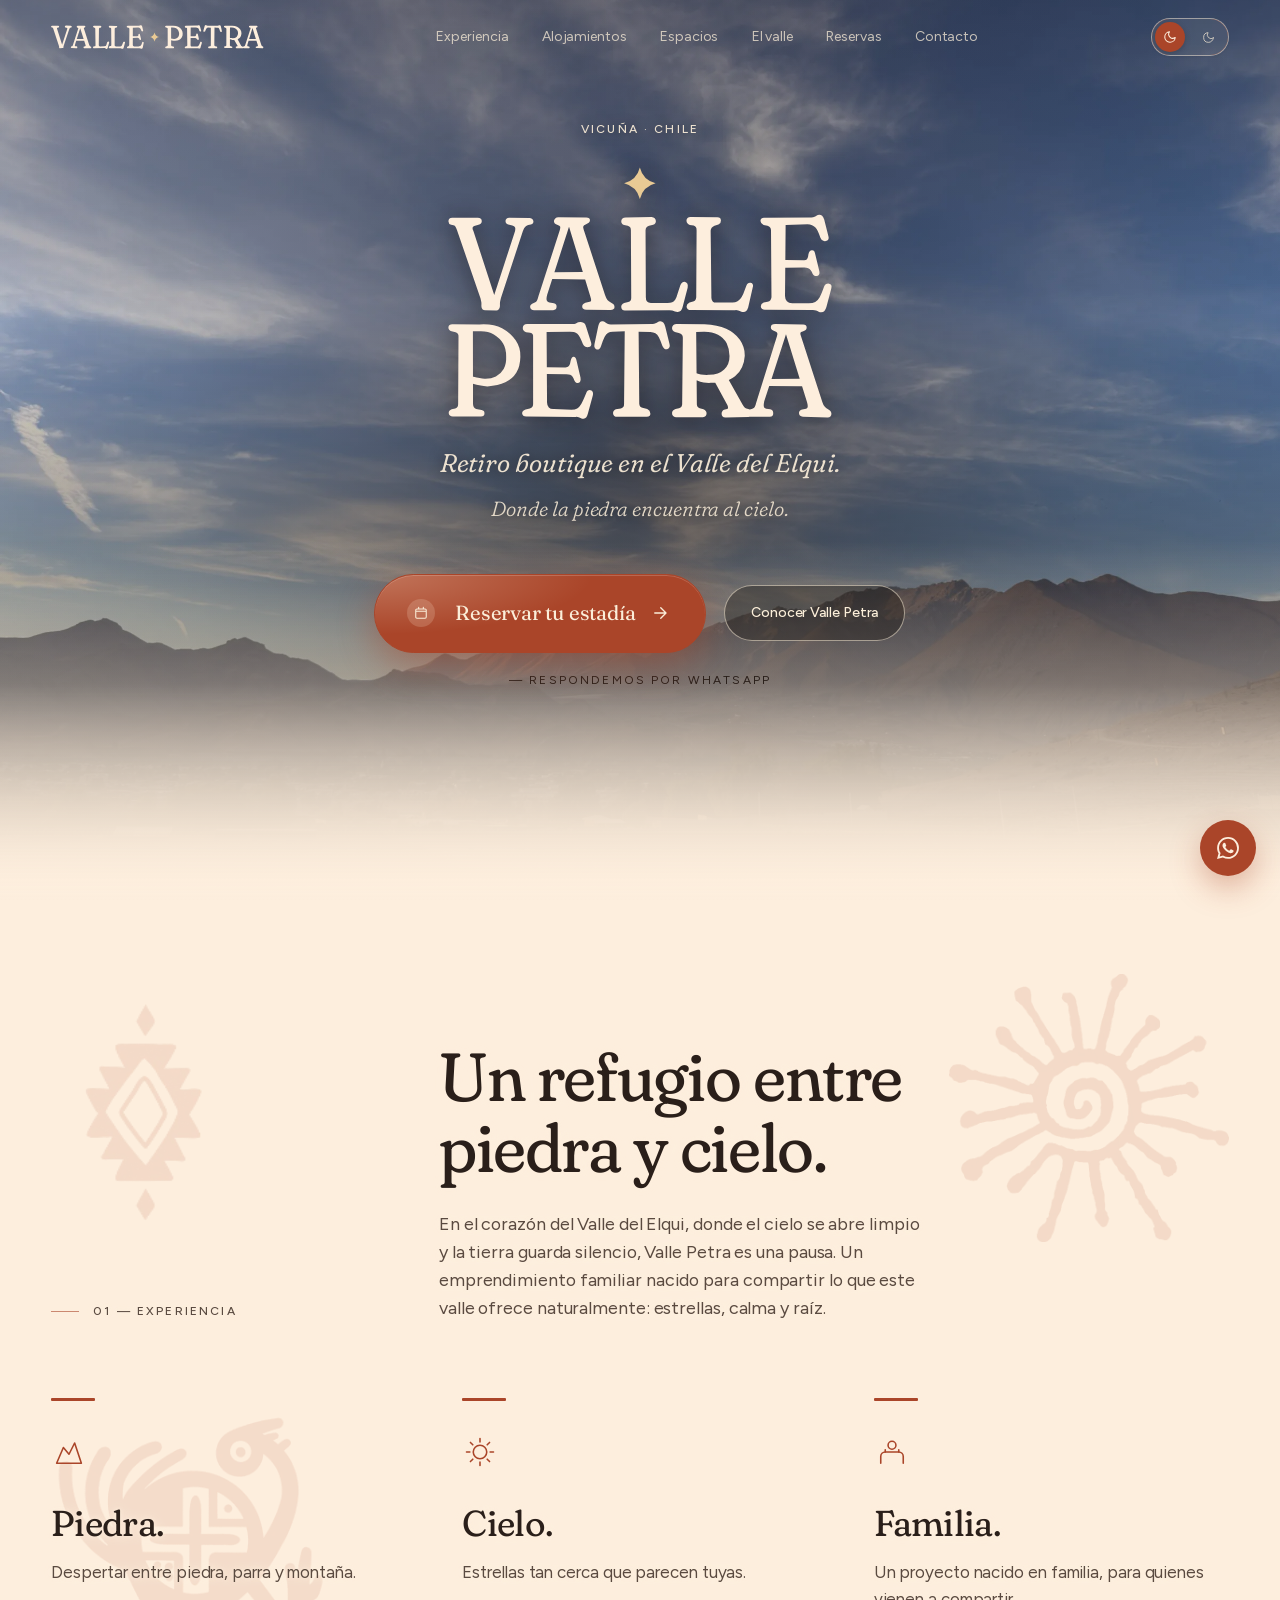
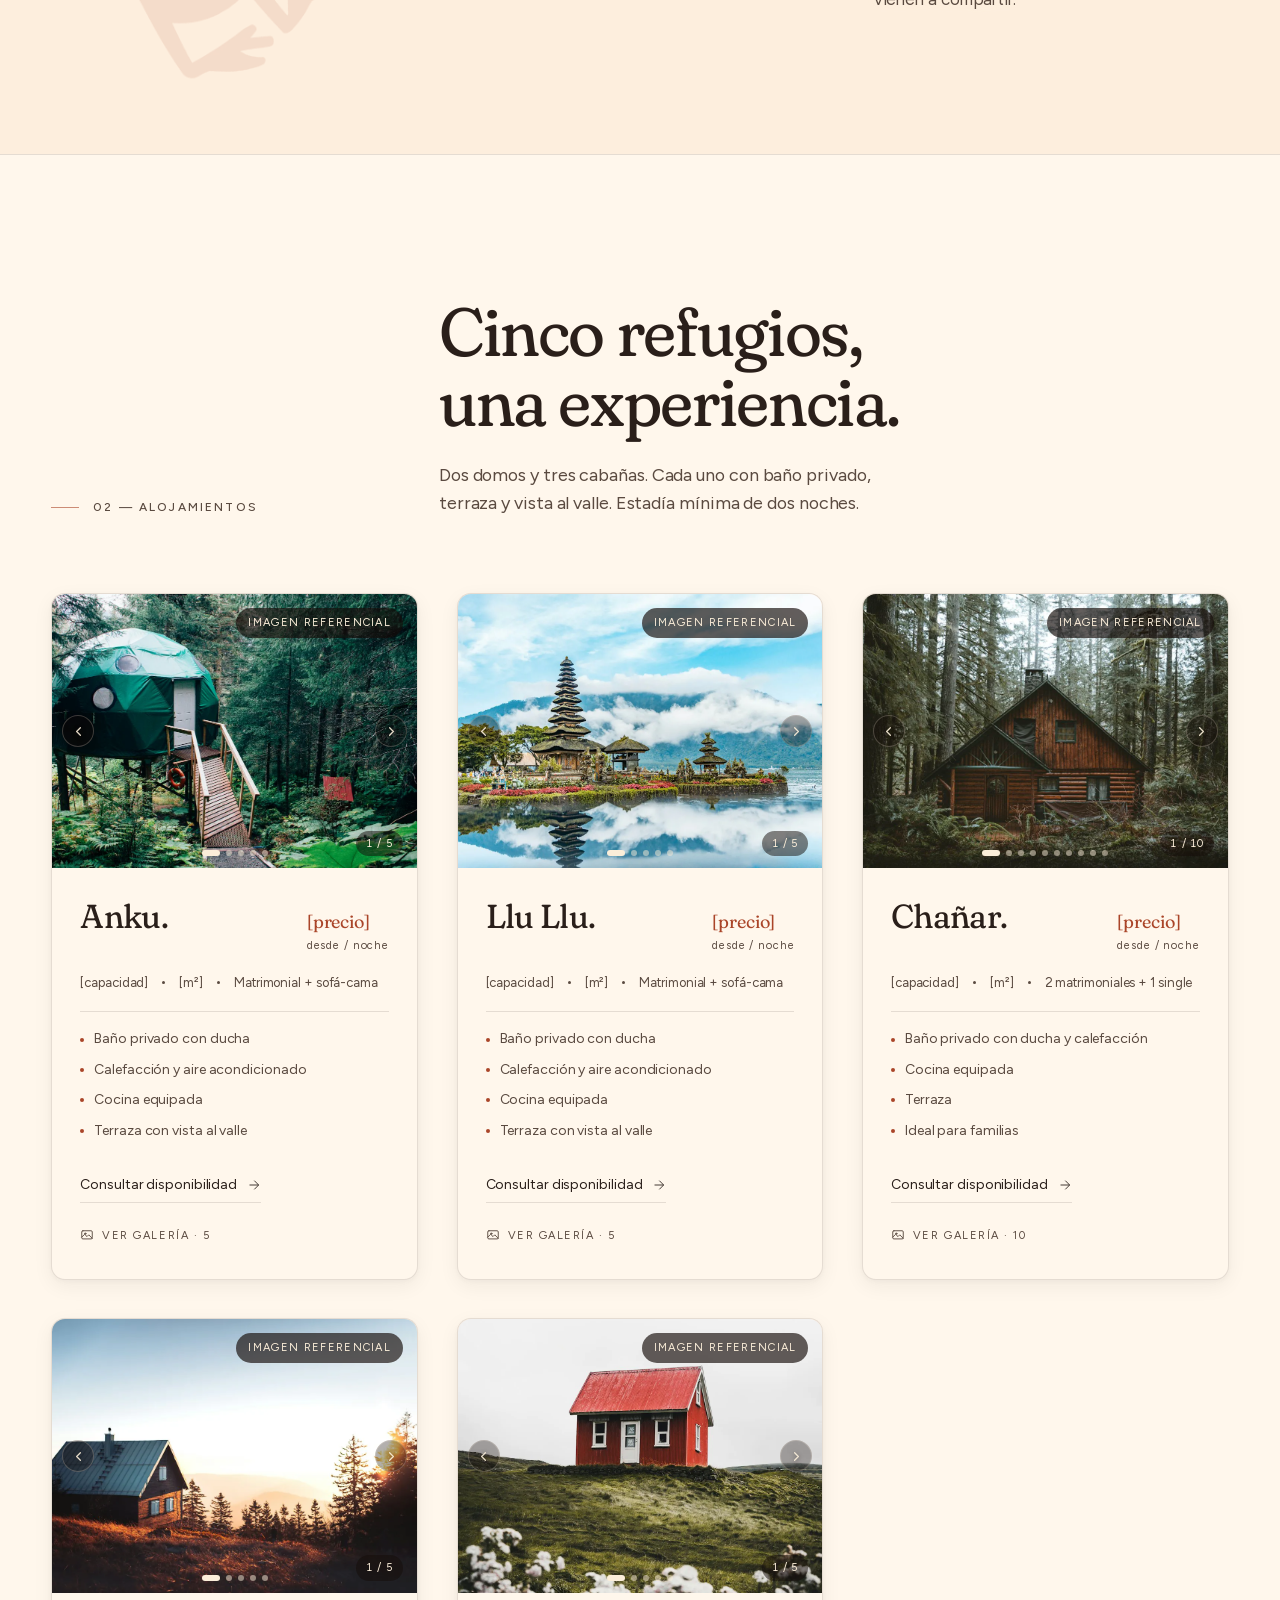
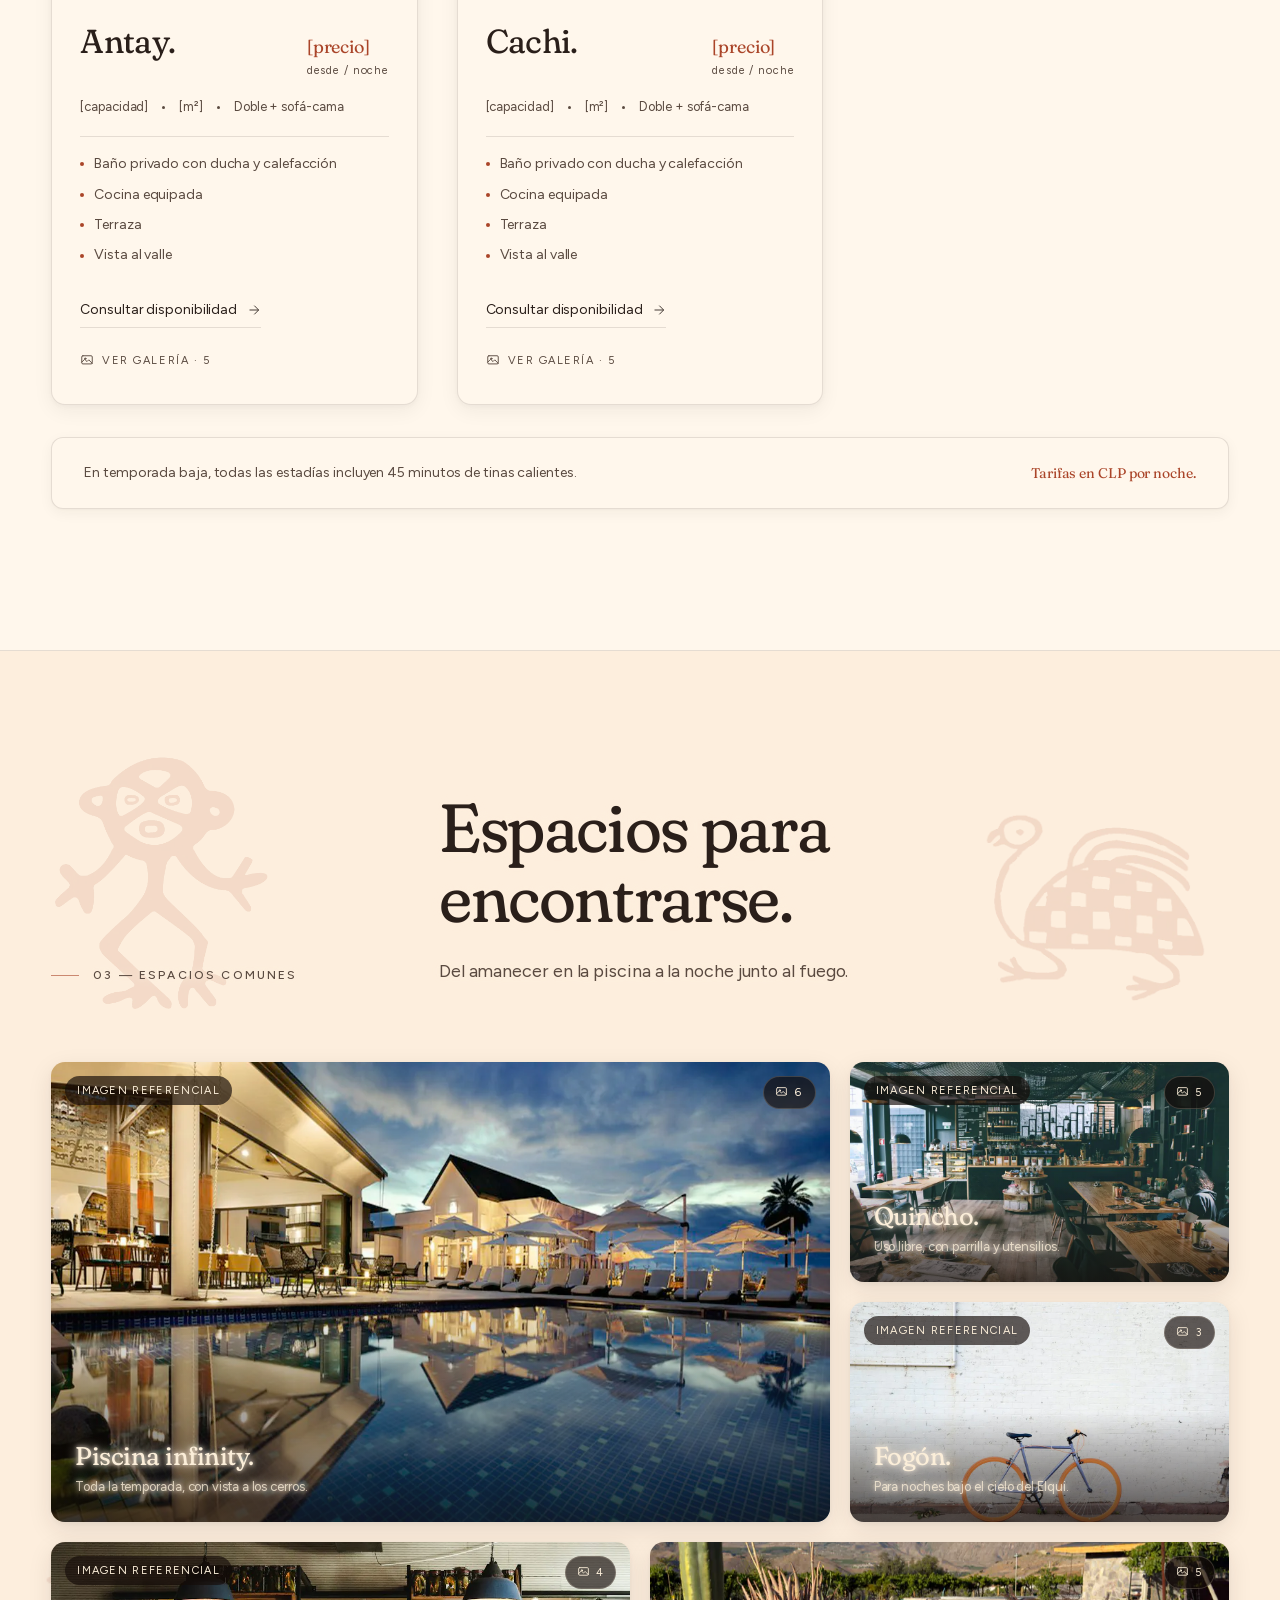
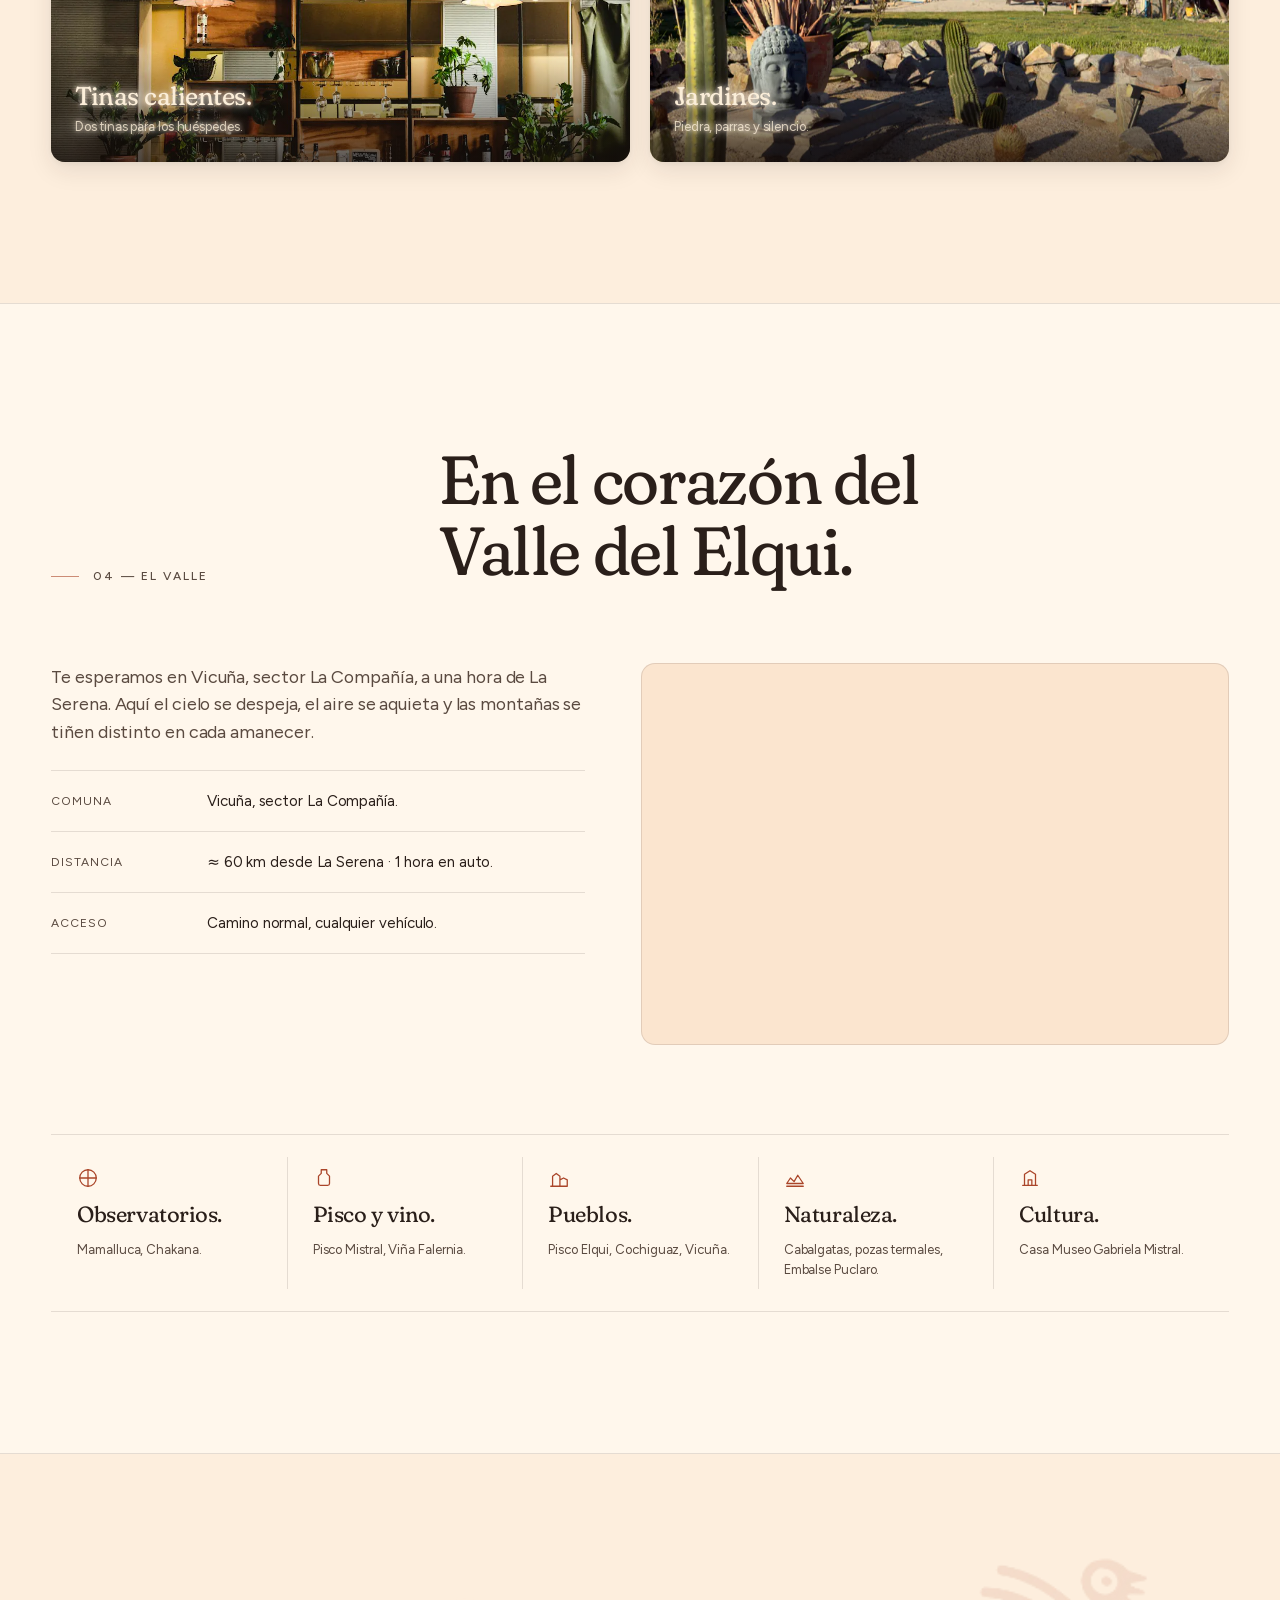
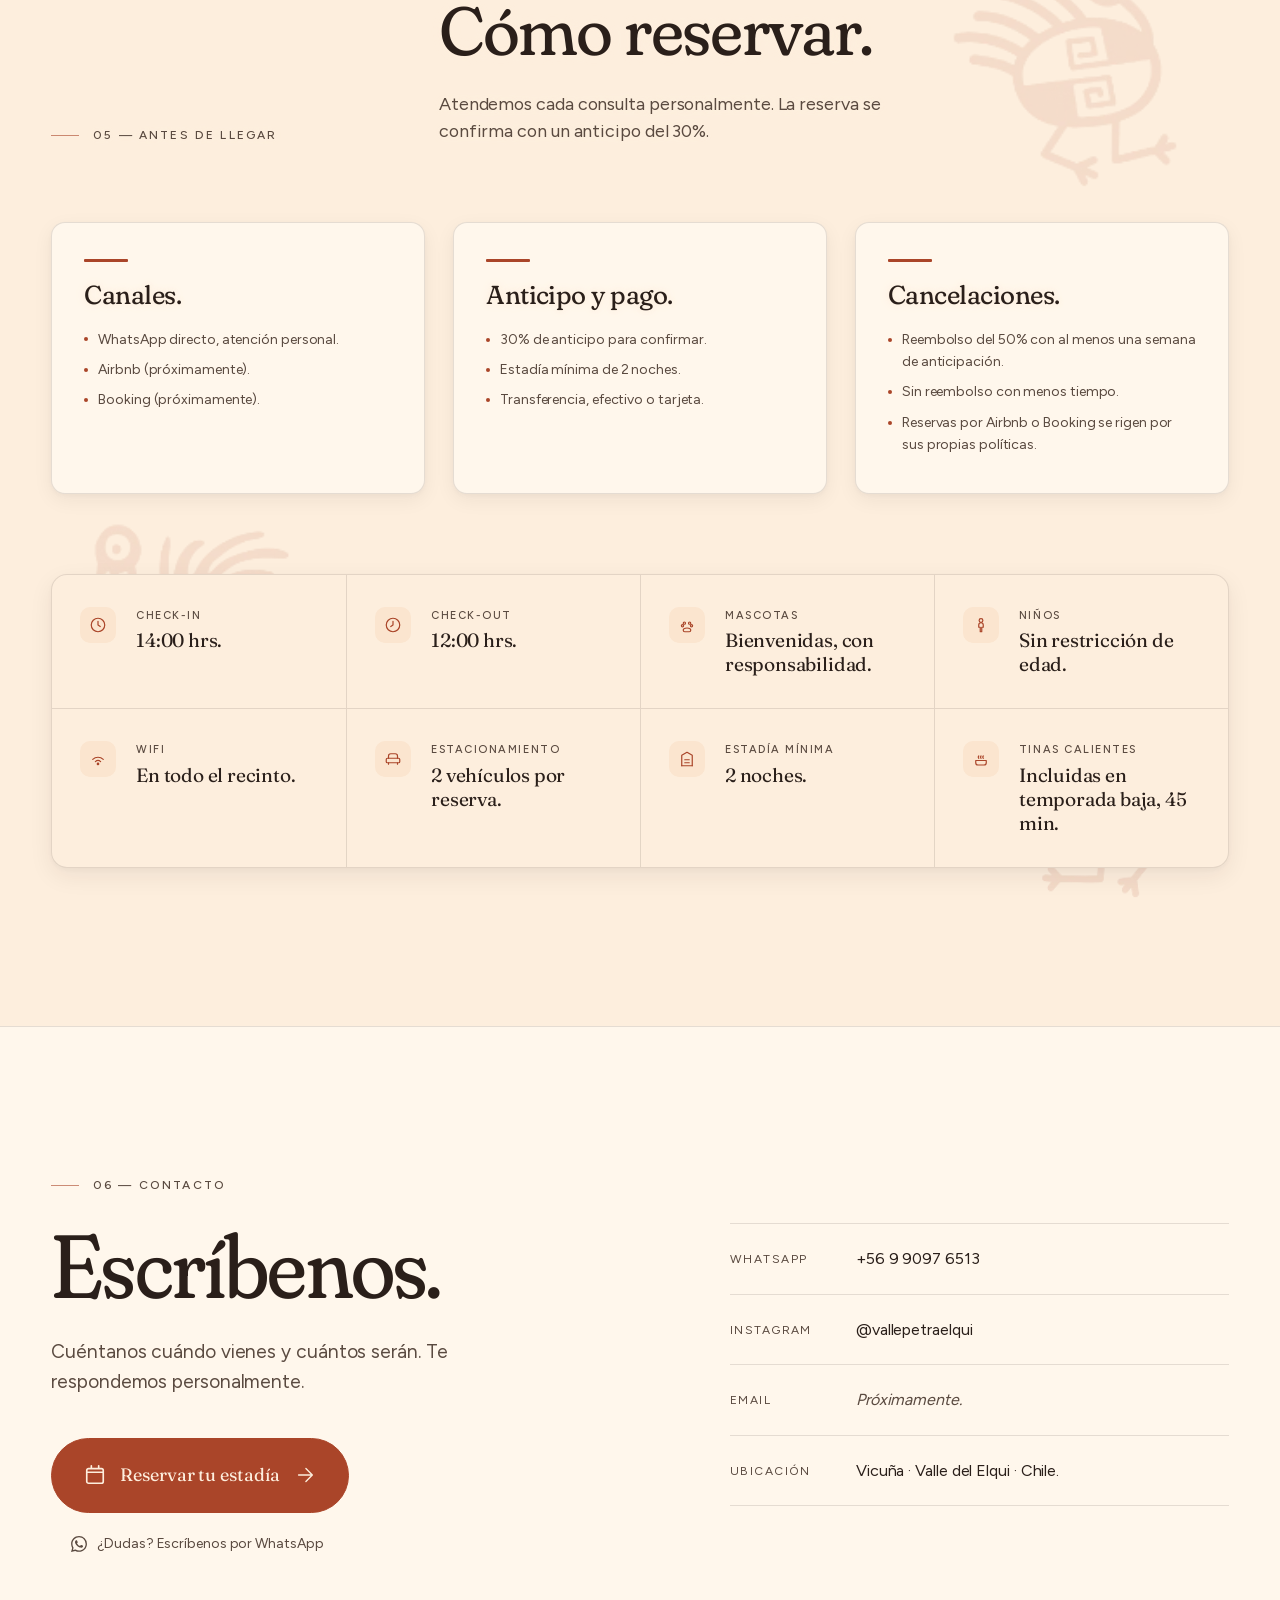
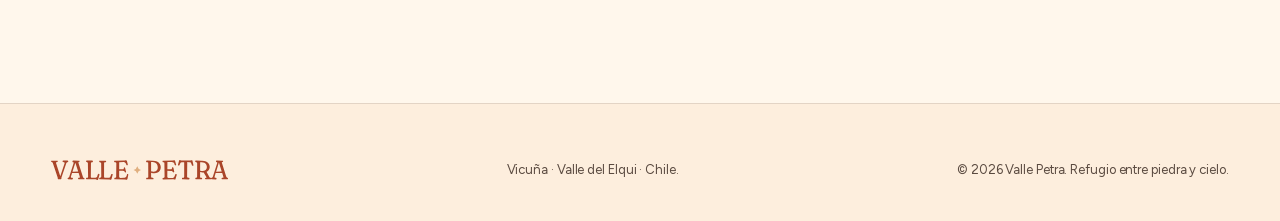
==== commit c4792c72: "feat: página de reservas con los canales oficiales y flechas más discretas - reservas.html: WhatsApp" ====
--- a/site/index.html
+++ b/site/index.html
@@ -114,7 +114,7 @@
     <p class="hero-sub reveal delay-2">Retiro boutique en el Valle del Elqui.</p>
     <p class="hero-quote reveal delay-3">Donde la piedra encuentra al cielo.</p>
     <div class="hero-ctas reveal delay-4">
-      <a href="https://wa.me/56990976513?text=Hola%20Valle%20Petra%2C%20quisiera%20consultar%20por%20una%20estad%C3%ADa." target="_blank" rel="noopener" class="btn-reservar">
+      <a href="reservas.html" class="btn-reservar">
         <span class="pin" aria-hidden="true"><svg viewBox="0 0 24 24" fill="none" stroke="currentColor" stroke-width="1.8" stroke-linecap="round" stroke-linejoin="round" aria-hidden="true"><path d="M8 2v3M16 2v3M3 9h18M5 5h14a2 2 0 0 1 2 2v12a2 2 0 0 1-2 2H5a2 2 0 0 1-2-2V7a2 2 0 0 1 2-2z"/></svg></span>
         Reservar tu estadía
         <svg class="arrow" viewBox="0 0 24 24" fill="none" stroke="currentColor" stroke-width="1.8" stroke-linecap="round" stroke-linejoin="round" aria-hidden="true"><path d="M5 12h14M13 5l7 7-7 7"/></svg>
@@ -730,8 +730,8 @@
           Cuéntanos cuándo vienes y cuántos serán. Te respondemos personalmente.
         </p>
         <div class="contact-cta reveal delay-3">
-          <!-- La reserva se hace por WhatsApp; el motor de reservas queda para una fase posterior -->
-          <a href="https://wa.me/56990976513?text=Hola%20Valle%20Petra%2C%20quisiera%20consultar%20por%20una%20estad%C3%ADa." target="_blank" rel="noopener" class="wa-btn">
+          <!-- Lleva a reservas.html, con los canales oficiales; el motor de reservas queda para una fase posterior -->
+          <a href="reservas.html" class="wa-btn">
             <svg viewBox="0 0 24 24" fill="none" stroke="currentColor" stroke-width="1.8" stroke-linecap="round" stroke-linejoin="round" aria-hidden="true"><path d="M8 2v3M16 2v3M3 9h18M5 5h14a2 2 0 0 1 2 2v12a2 2 0 0 1-2 2H5a2 2 0 0 1-2-2V7a2 2 0 0 1 2-2z"/></svg>
             Reservar tu estadía
             <svg class="arrow" viewBox="0 0 24 24" fill="none" stroke="currentColor" stroke-width="1.5" stroke-linecap="round" stroke-linejoin="round" aria-hidden="true"><path d="M5 12h14M13 5l7 7-7 7"/></svg>
--- a/site/css/estilos.css
+++ b/site/css/estilos.css
@@ -715,26 +715,27 @@
 
 .lodge-nav {
   /* Siempre visibles (en celular no existe el "pasar el mouse"), una a cada lado de la foto.
-     Fondo oscuro + borde crema: se distinguen sobre fotos claras y oscuras. 44 px = área táctil mínima. */
+     Discretas para no tapar la foto: círculo de 32 px semitransparente; el área táctil
+     llega a 44 px con el ::before invisible. */
   position: absolute; top: 50%; transform: translateY(-50%);
-  width: 44px; height: 44px;
+  width: 32px; height: 32px;
   padding: 0;
   border-radius: 999px;
-  border: 1px solid rgba(251,238,217,.45);
-  background: rgba(20,12,8,.55);
-  color: var(--on-photo);
+  border: 1px solid rgba(251,238,217,.22);
+  background: rgba(20,12,8,.32);
+  color: rgba(251,238,217,.9);
   display: inline-flex; align-items: center; justify-content: center;
-  box-shadow: 0 2px 10px rgba(20,12,8,.35);
   cursor: pointer;
-  transition: background-color .25s ease, border-color .25s ease, transform .25s ease;
+  transition: background-color .25s ease, border-color .25s ease, color .25s ease, transform .25s ease;
   z-index: 3;
 }
-.lodge-nav:hover { background: rgba(20,12,8,.8); border-color: var(--on-photo); }
-.lodge-nav:active { transform: translateY(-50%) scale(.94); }
+.lodge-nav::before { content: ""; position: absolute; inset: -6px; border-radius: 999px; }
+.lodge-nav:hover { background: rgba(20,12,8,.6); border-color: rgba(251,238,217,.5); color: var(--on-photo); }
+.lodge-nav:active { transform: translateY(-50%) scale(.92); }
 .lodge-nav:focus-visible { outline: 2px solid var(--on-photo); outline-offset: 3px; }
-.lodge-nav.prev { left: 12px; }
-.lodge-nav.next { right: 12px; }
-.lodge-nav svg { width: 18px; height: 18px; }
+.lodge-nav.prev { left: 10px; }
+.lodge-nav.next { right: 10px; }
+.lodge-nav svg { width: 15px; height: 15px; filter: drop-shadow(0 1px 2px rgba(20,12,8,.5)); }
 
 .lodge-dots {
   position: absolute; bottom: 12px; left: 0; right: 0;
@@ -992,8 +993,11 @@
   transition: border-color .3s ease, transform .5s cubic-bezier(.2,.8,.2,1), box-shadow .5s cubic-bezier(.2,.8,.2,1);
 }
 html[data-theme="dark"] .resv-card { box-shadow: 0 8px 24px rgba(0,0,0,.28), 0 2px 6px rgba(0,0,0,.18); }
-.resv-card:hover { border-color: var(--accent); transform: translateY(-3px); box-shadow: 0 22px 50px rgba(42,31,26,.14), 0 3px 10px rgba(42,31,26,.06); }
-html[data-theme="dark"] .resv-card:hover { box-shadow: 0 22px 50px rgba(0,0,0,.45), 0 3px 10px rgba(0,0,0,.25); }
+/* Solo con mouse (ver .lodge:hover) */
+@media (hover: hover) {
+  .resv-card:hover { border-color: var(--accent); transform: translateY(-3px); box-shadow: 0 22px 50px rgba(42,31,26,.14), 0 3px 10px rgba(42,31,26,.06); }
+  html[data-theme="dark"] .resv-card:hover { box-shadow: 0 22px 50px rgba(0,0,0,.45), 0 3px 10px rgba(0,0,0,.25); }
+}
 .resv-num {
   display: block;
   width: 44px;
@@ -1364,8 +1368,8 @@
 .js .reveal.in, .js .stagger.in > * { will-change: auto; }
 
 /* ---------- Áreas táctiles de al menos 44 px de alto, sin cambiar el aspecto ---------- */
-/* .lodge-nav no va aquí: ya mide 44 px y necesita position: absolute (con relative, las flechas
-   quedaban juntas en el centro de la foto) */
+/* .lodge-nav no va aquí: necesita position: absolute (con relative, las flechas quedaban juntas
+   en el centro de la foto). Su área táctil se agranda junto a sus estilos. */
 .menu-btn, .lodge-dots button, .lightbox-dots button,
 .lodge-gallery-btn, .lodge-cta a, .wa-secondary { position: relative; }
 .menu-btn::before, .lodge-dots button::before, .lightbox-dots button::before,
@@ -1378,3 +1382,56 @@
 .lightbox-dots button::before { inset: -19px -3px; }
 .lodge-gallery-btn::before { inset: -8px 0; }
 .lodge-cta a::before, .wa-secondary::before { inset: -5px 0; }
+
+/* ---------- Página de reservas (reservas.html) ----------
+   Usa el menú, el pie, las tarjetas .resv-card y el .wa-btn de la portada. */
+.page-intro { padding-top: clamp(140px, 16vw, 200px); min-height: 70vh; }
+.page-intro h1 { font-size: clamp(44px, 7vw, 96px); line-height: 1; }
+.canales { display: grid; gap: clamp(20px, 2.4vw, 28px); grid-template-columns: 1fr; }
+@media (min-width: 900px) { .canales { grid-template-columns: 1.2fr 1fr 1fr; } }
+.canal h2 { font-size: clamp(28px, 2.6vw, 34px); line-height: 1.1; }
+.canal > p { color: var(--fg-soft); font-size: 15px; line-height: 1.6; }
+.canal-top { display: flex; align-items: center; justify-content: space-between; gap: 12px; }
+.canal-icon {
+  width: 48px; height: 48px; border-radius: 999px;
+  display: inline-flex; align-items: center; justify-content: center;
+  background: var(--surface-2); color: var(--accent);
+}
+.canal-icon svg { width: 22px; height: 22px; }
+.canal-tag {
+  font-size: 11px; letter-spacing: .16em; text-transform: uppercase; font-weight: 600;
+  color: var(--accent); border: 1px solid var(--accent); border-radius: 999px; padding: 6px 12px;
+}
+/* Contorno de acento solo al interactuar: mouse encima (ver .resv-card:hover), toque en celular
+   (:active) o foco con teclado dentro de la tarjeta (:focus-within) */
+.resv-card:active, .resv-card:focus-within { border-color: var(--accent); }
+/* Botones al pie de cada tarjeta, alineados entre tarjetas */
+.canal-btn, .canal-pronto { margin-top: auto; align-self: flex-start; }
+.canal .wa-btn { padding: 12px 22px; gap: 12px; font-size: 16px; } /* 46 px de alto */
+.canal .wa-btn .arrow { width: 14px; height: 14px; }
+.canal-pronto {
+  display: inline-flex; align-items: center; min-height: 44px; padding: 0 18px;
+  border: 1px dashed var(--line-c); border-radius: 999px;
+  color: var(--fg-soft); font-size: 13px; font-style: italic;
+}
+html[data-theme="dark"] .canal-pronto { border-color: rgba(238,237,240,.25); }
+
+.canal-info {
+  margin-top: clamp(40px, 5vw, 64px);
+  display: flex; flex-wrap: wrap; align-items: center; justify-content: space-between; gap: 24px 40px;
+  padding-block: 28px; border-top: 1px solid var(--line-c); border-bottom: 1px solid var(--line-c);
+}
+.canal-condiciones { display: flex; flex-wrap: wrap; gap: 20px 48px; margin: 0; }
+.canal-condiciones dt { font-size: 11px; letter-spacing: .14em; text-transform: uppercase; color: var(--fg-soft); font-weight: 500; }
+.canal-condiciones dd { margin: 6px 0 0; font-family: var(--font-serif); font-size: 19px; }
+.canal-mas {
+  display: inline-flex; align-items: center; gap: 8px; min-height: 44px;
+  font-size: 14px; font-weight: 500; color: var(--fg);
+  border-bottom: 1px solid var(--line-c); transition: color .25s ease, border-color .25s ease;
+}
+.canal-mas:hover { color: var(--accent); border-color: var(--accent); }
+.canal-aviso {
+  margin-top: 32px; display: flex; gap: 14px; align-items: flex-start;
+  max-width: 70ch; color: var(--fg-soft); font-size: 14px; line-height: 1.6;
+}
+.canal-aviso svg { width: 22px; height: 22px; flex: none; color: var(--accent); margin-top: 1px; }
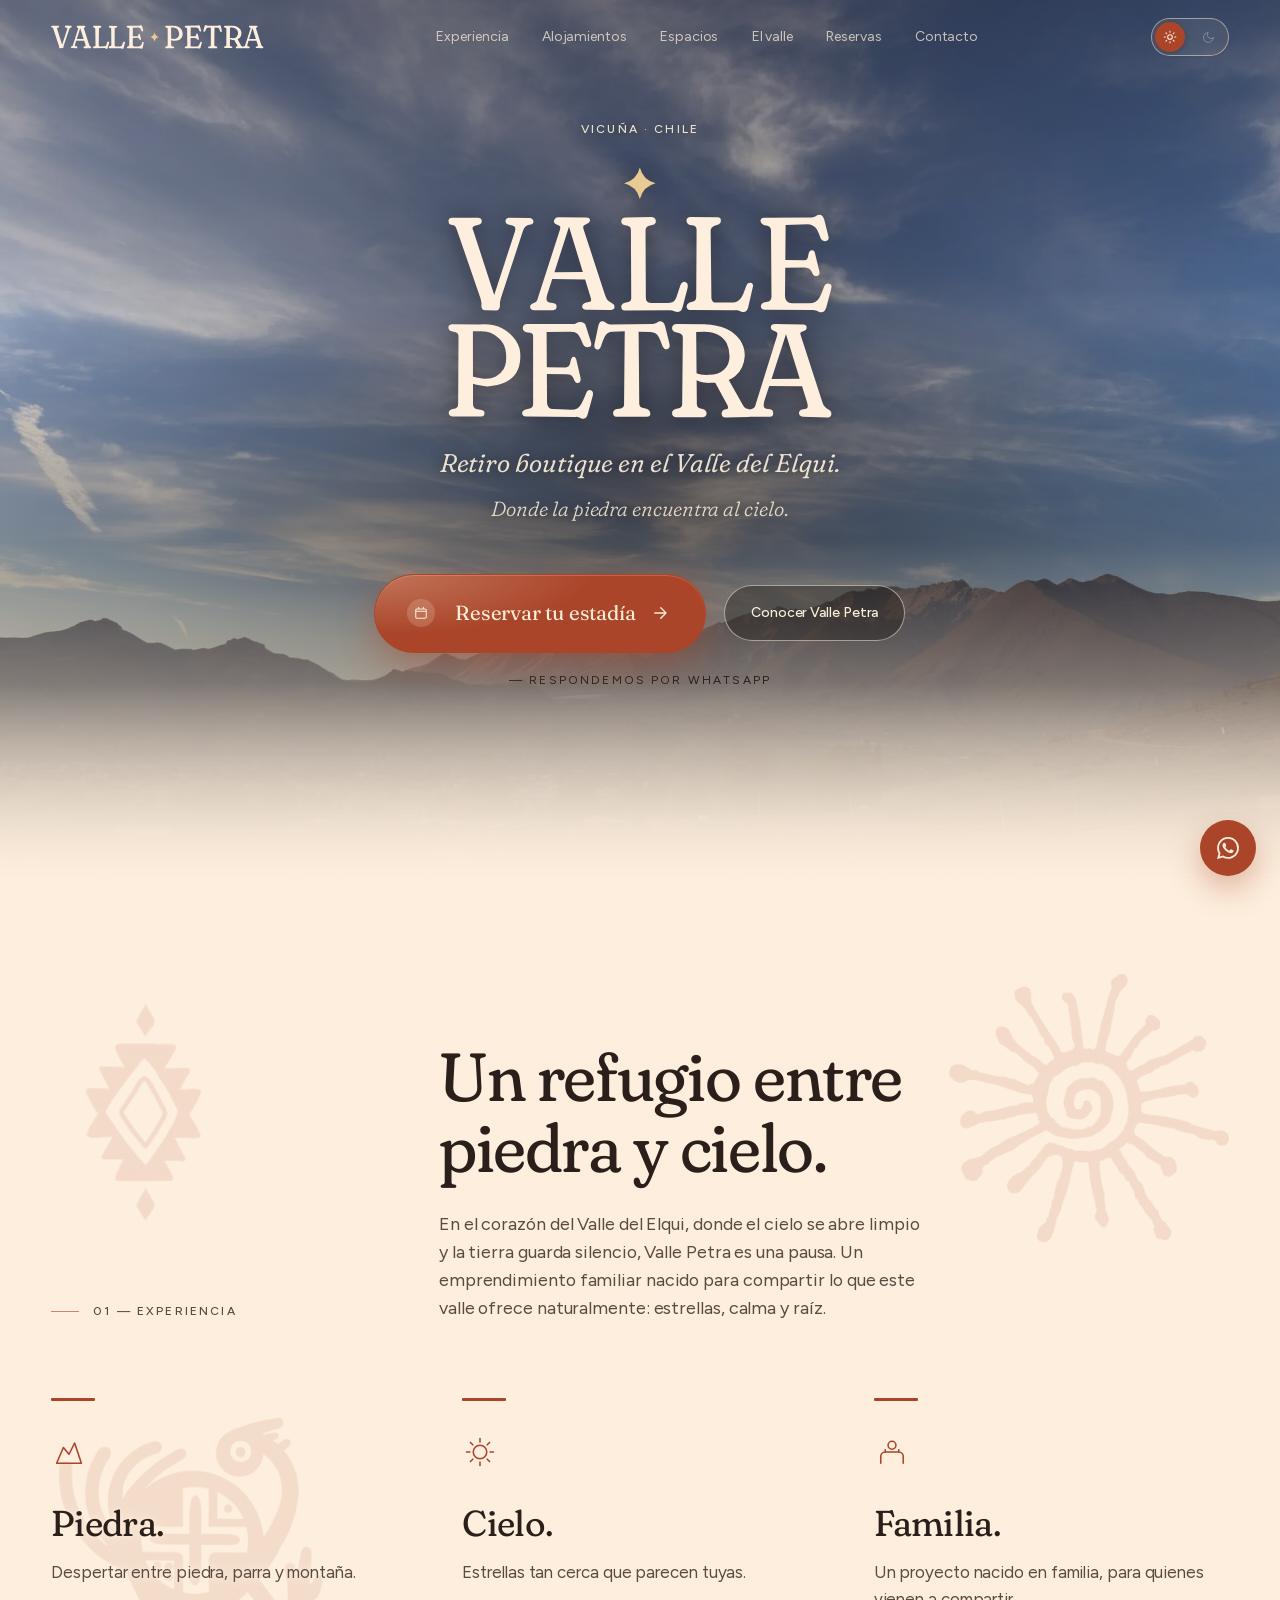
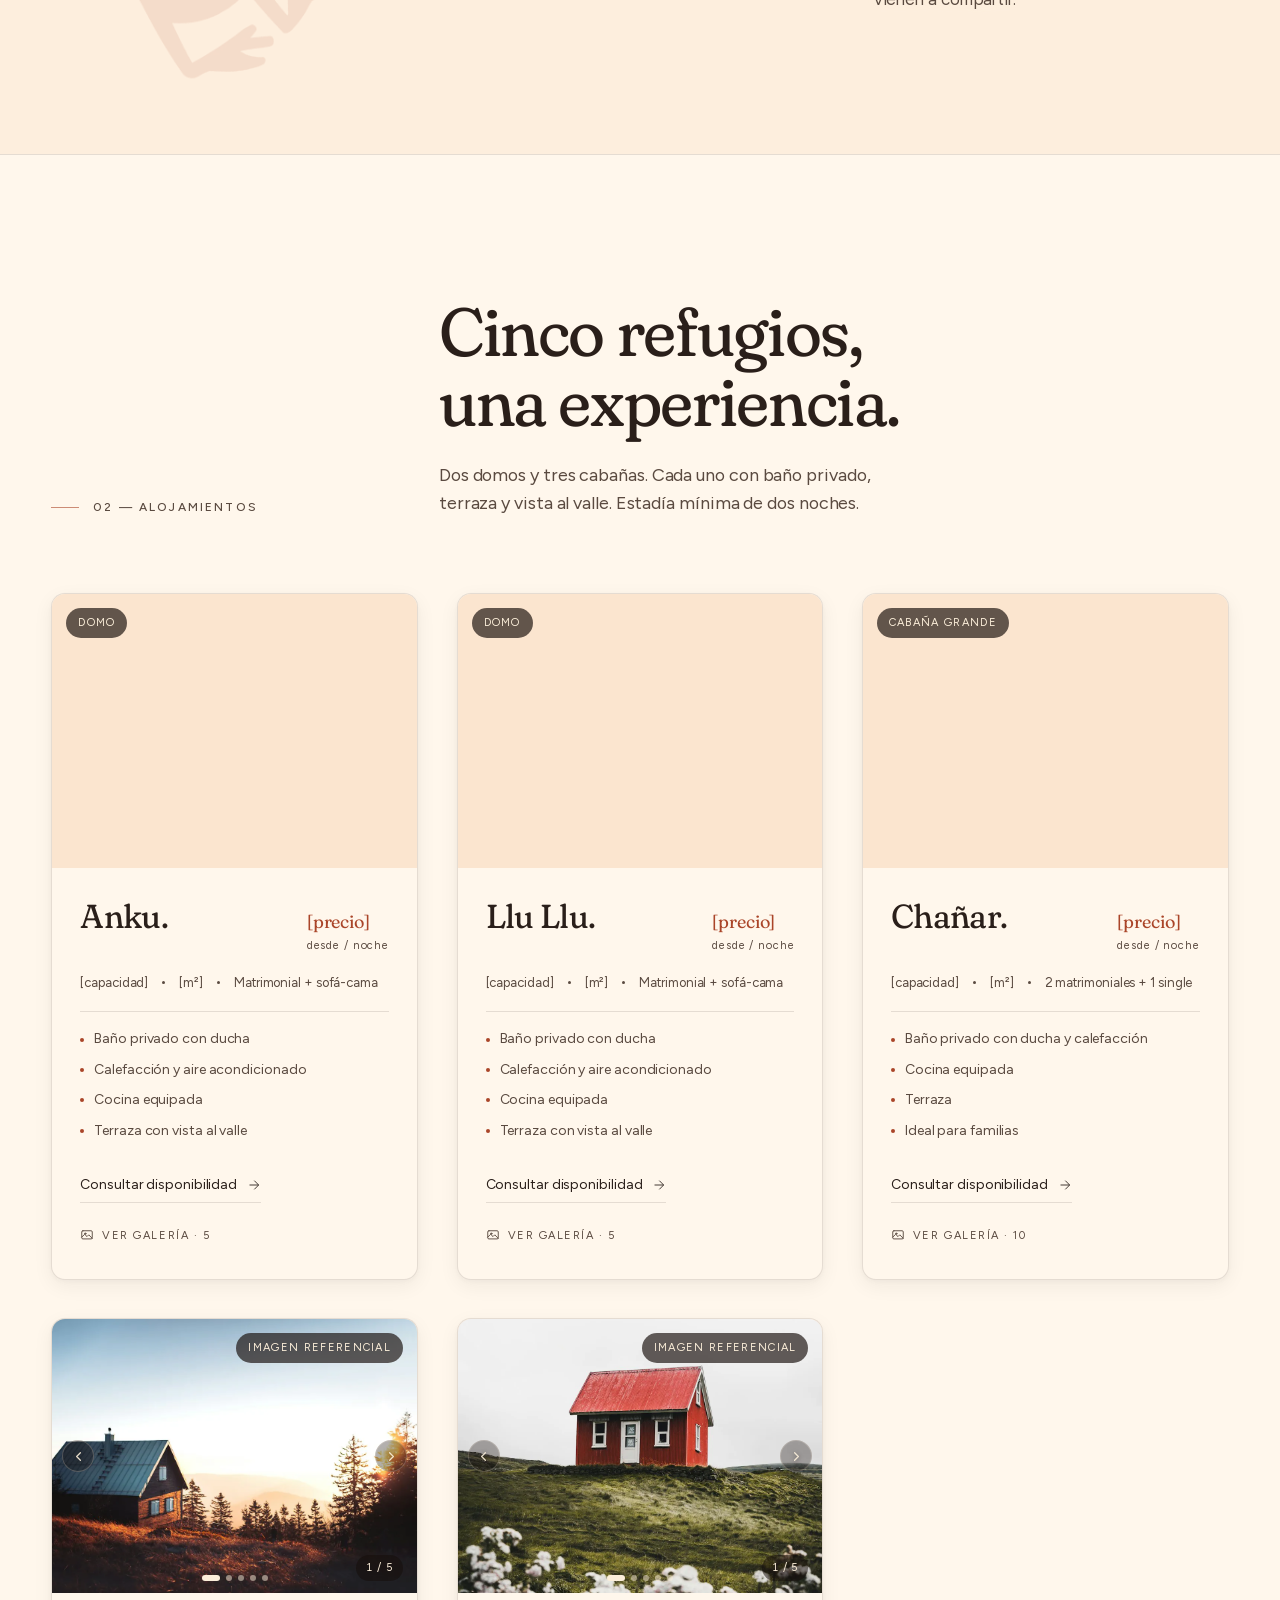
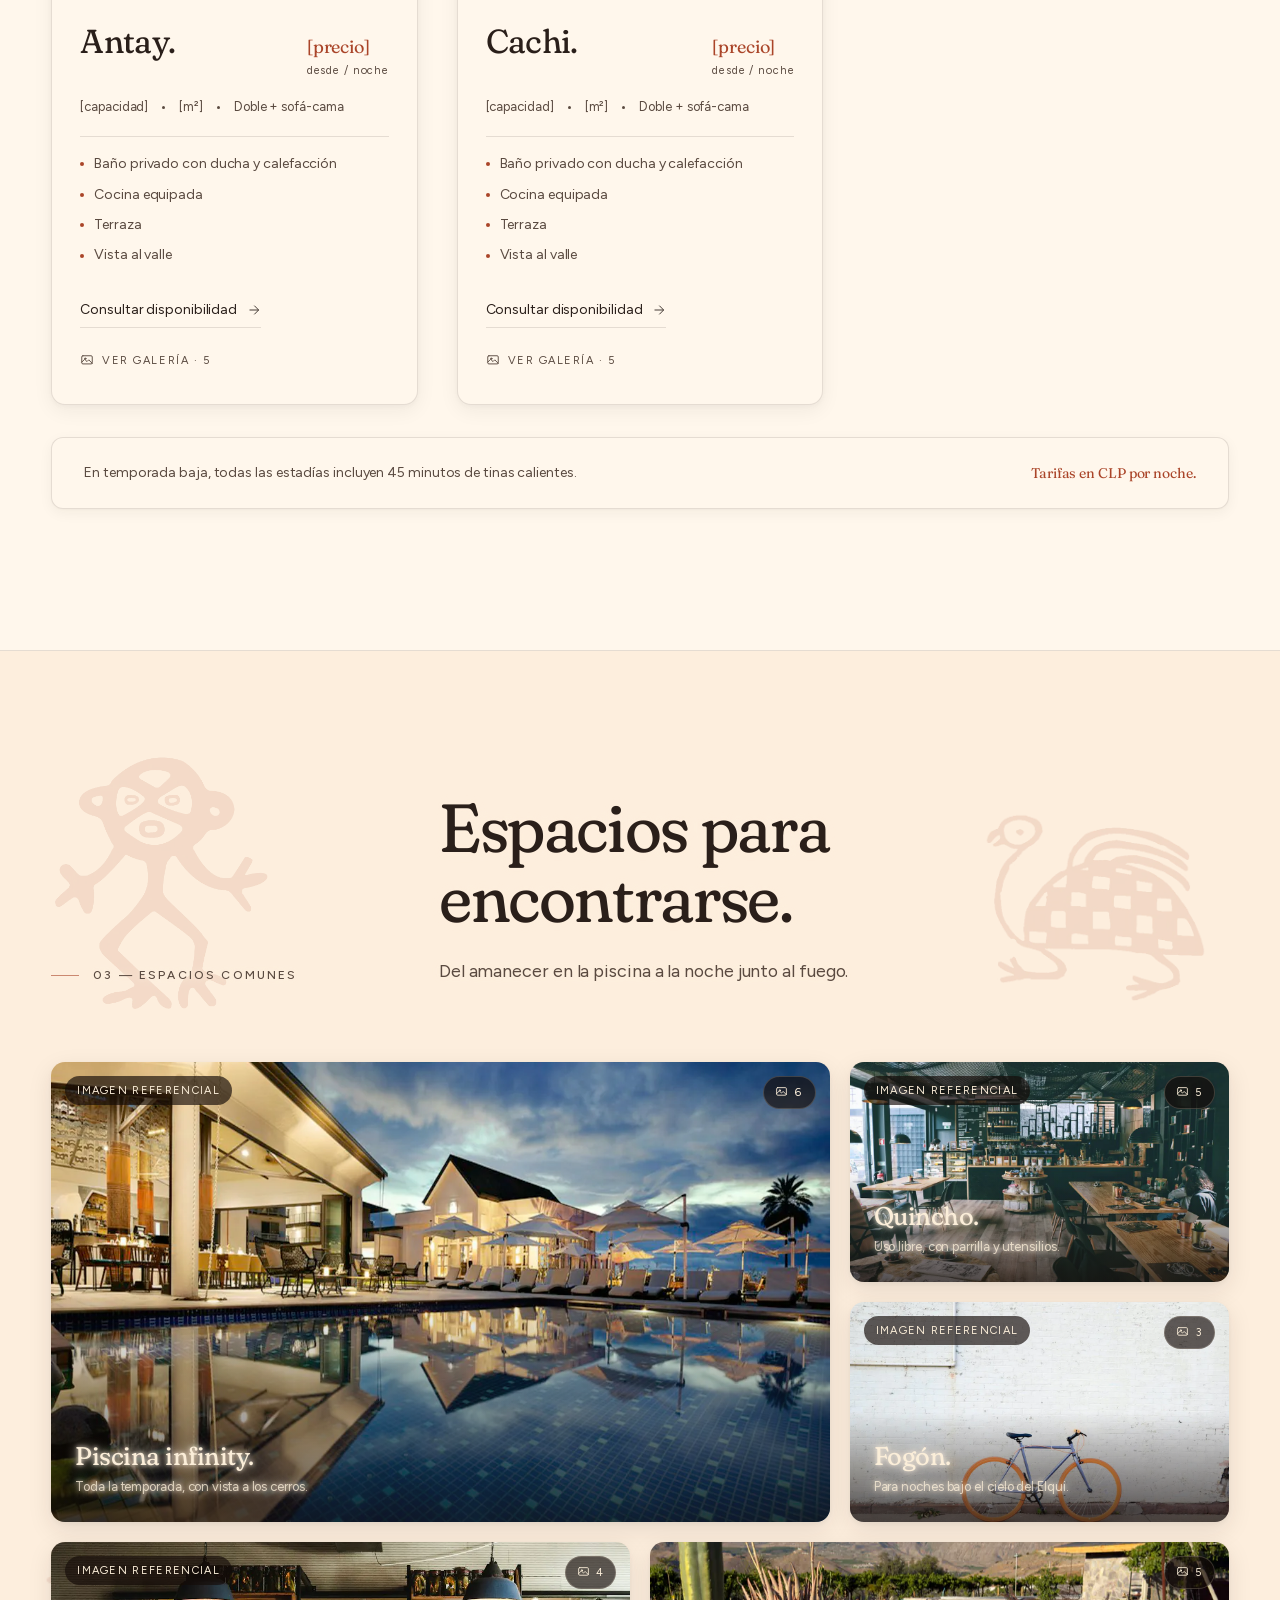
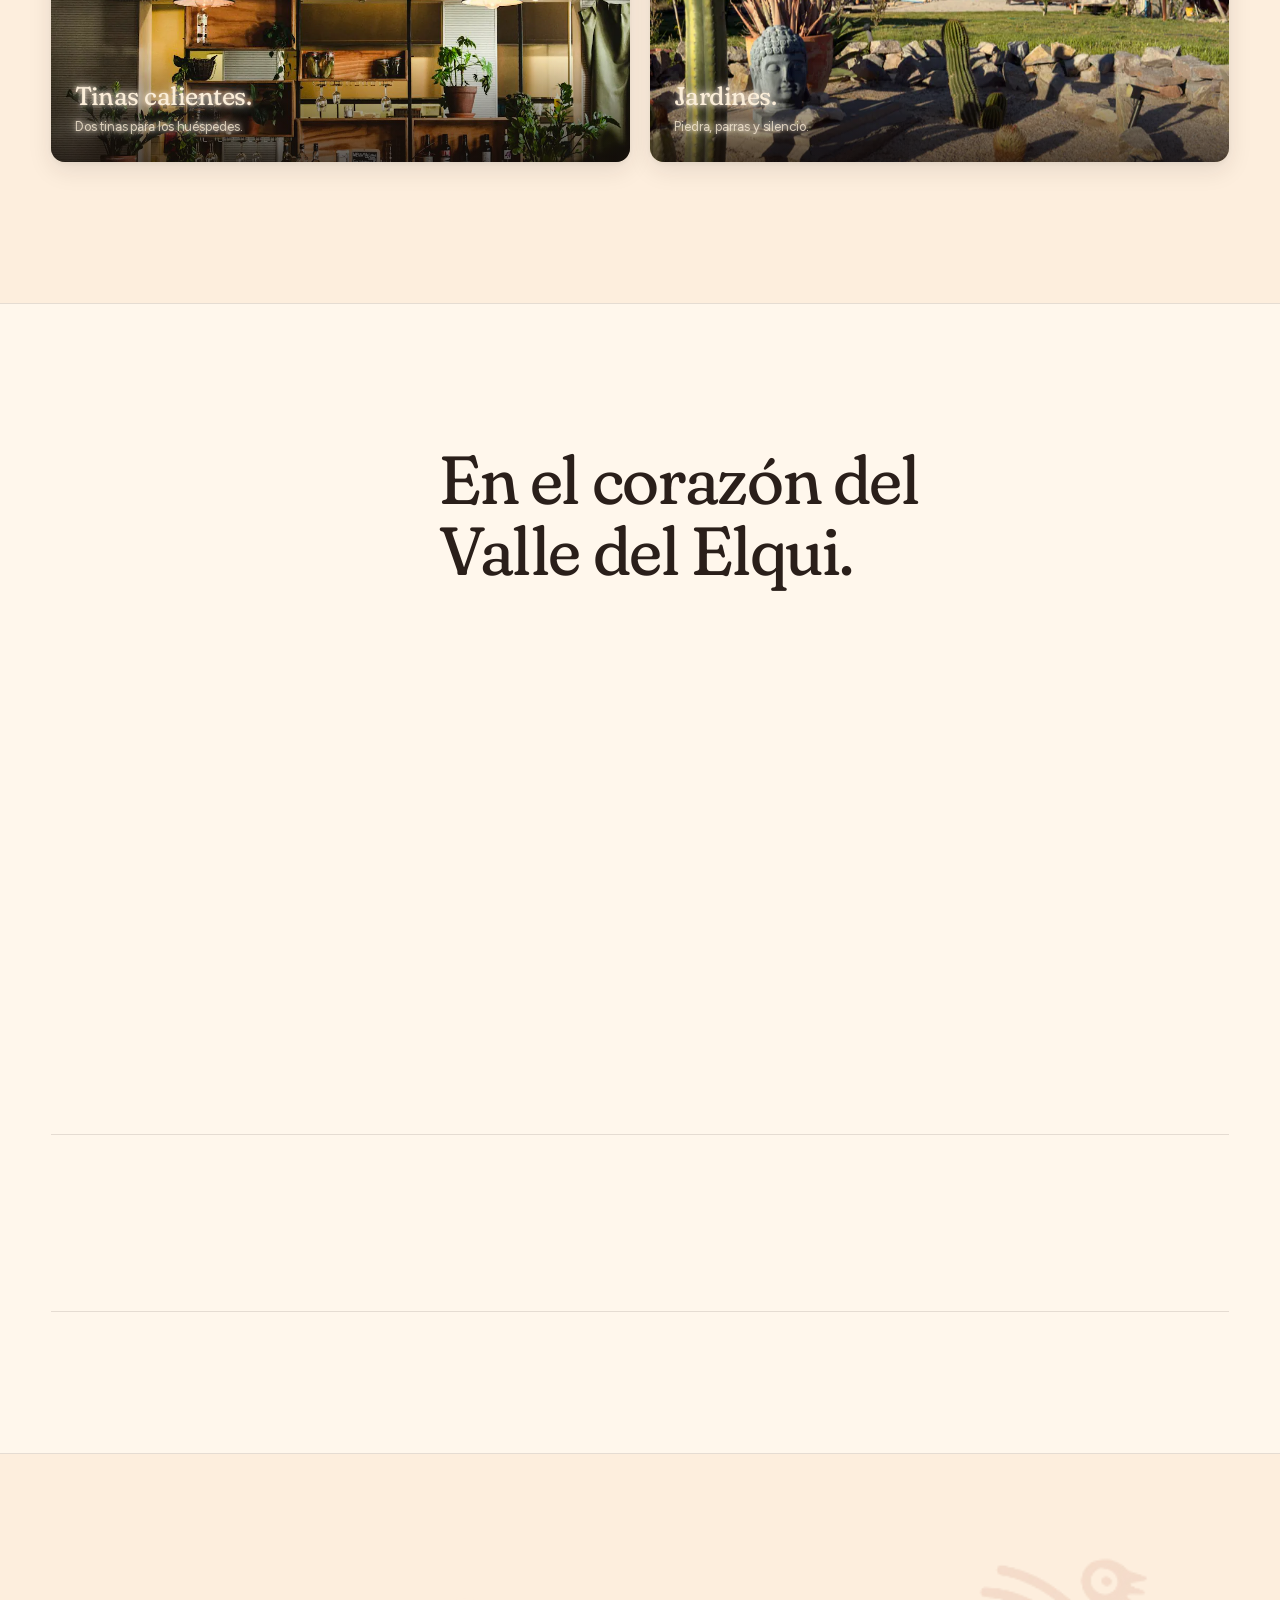
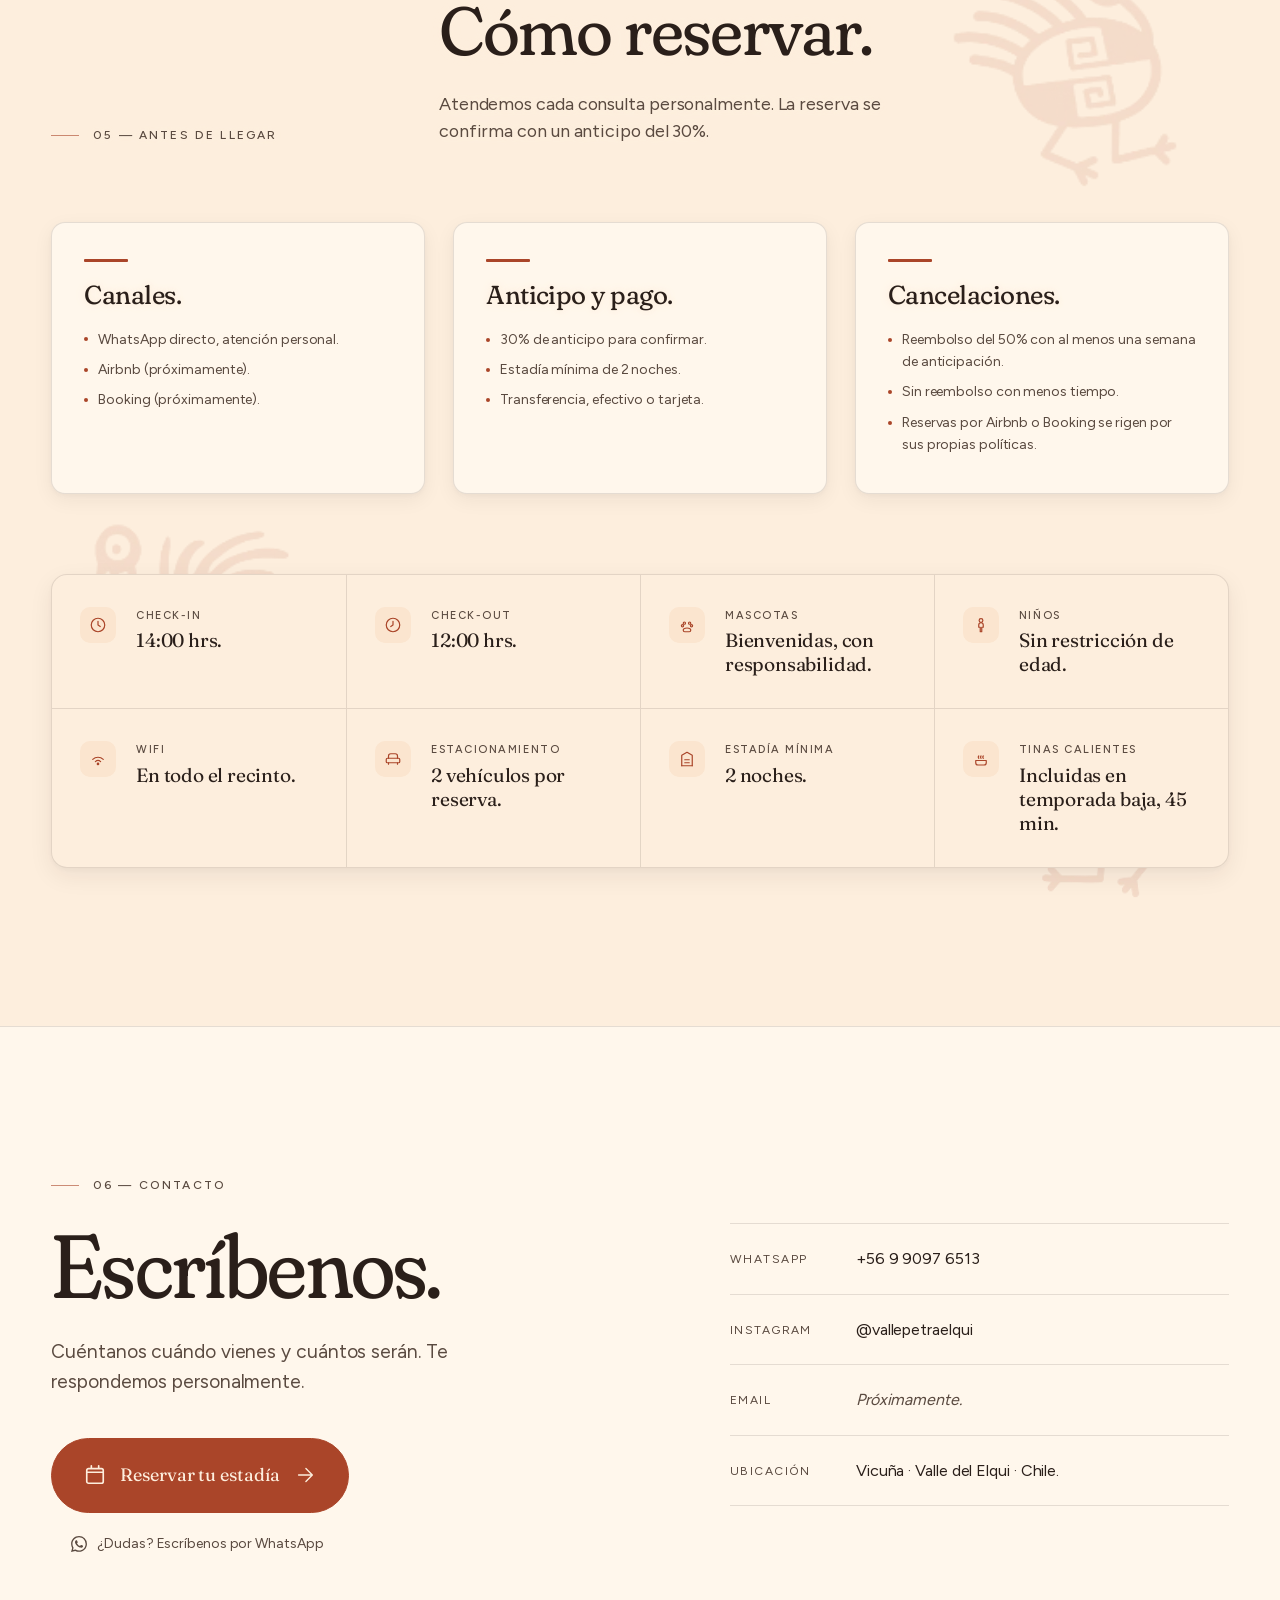
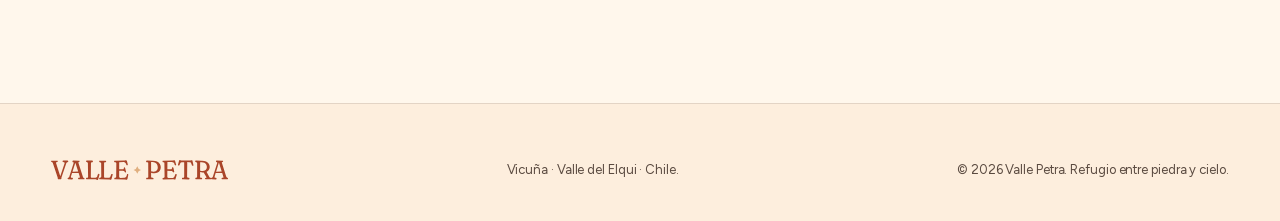
==== commit 1d291117: "feat: menú de celular rediseñado y selector Día/Noche sin íconos repetidos - Menú de celular: seccio" ====
--- a/site/index.html
+++ b/site/index.html
@@ -88,12 +88,22 @@
 </header>
 
 <nav class="mobile-menu" id="mobileMenu" aria-label="Menú" inert>
-  <a href="#experiencia">Experiencia</a>
-  <a href="#alojamientos">Alojamientos</a>
-  <a href="#espacios">Espacios</a>
-  <a href="#entorno">El valle</a>
-  <a href="#reservas">Reservas</a>
-  <a href="#contacto">Contacto</a>
+  <div class="mm-links">
+    <a href="#experiencia"><span class="mm-num" aria-hidden="true">01</span><span class="mm-txt">Experiencia</span><svg viewBox="0 0 24 24" fill="none" stroke="currentColor" stroke-width="1.5" stroke-linecap="round" stroke-linejoin="round" aria-hidden="true"><path d="M5 12h14M13 5l7 7-7 7"/></svg></a>
+    <a href="#alojamientos"><span class="mm-num" aria-hidden="true">02</span><span class="mm-txt">Alojamientos</span><svg viewBox="0 0 24 24" fill="none" stroke="currentColor" stroke-width="1.5" stroke-linecap="round" stroke-linejoin="round" aria-hidden="true"><path d="M5 12h14M13 5l7 7-7 7"/></svg></a>
+    <a href="#espacios"><span class="mm-num" aria-hidden="true">03</span><span class="mm-txt">Espacios</span><svg viewBox="0 0 24 24" fill="none" stroke="currentColor" stroke-width="1.5" stroke-linecap="round" stroke-linejoin="round" aria-hidden="true"><path d="M5 12h14M13 5l7 7-7 7"/></svg></a>
+    <a href="#entorno"><span class="mm-num" aria-hidden="true">04</span><span class="mm-txt">El valle</span><svg viewBox="0 0 24 24" fill="none" stroke="currentColor" stroke-width="1.5" stroke-linecap="round" stroke-linejoin="round" aria-hidden="true"><path d="M5 12h14M13 5l7 7-7 7"/></svg></a>
+    <a href="#reservas"><span class="mm-num" aria-hidden="true">05</span><span class="mm-txt">Reservas</span><svg viewBox="0 0 24 24" fill="none" stroke="currentColor" stroke-width="1.5" stroke-linecap="round" stroke-linejoin="round" aria-hidden="true"><path d="M5 12h14M13 5l7 7-7 7"/></svg></a>
+    <a href="#contacto"><span class="mm-num" aria-hidden="true">06</span><span class="mm-txt">Contacto</span><svg viewBox="0 0 24 24" fill="none" stroke="currentColor" stroke-width="1.5" stroke-linecap="round" stroke-linejoin="round" aria-hidden="true"><path d="M5 12h14M13 5l7 7-7 7"/></svg></a>
+  </div>
+  <div class="mm-foot">
+    <a href="reservas.html" class="wa-btn mm-cta"><svg viewBox="0 0 24 24" fill="none" stroke="currentColor" stroke-width="1.8" stroke-linecap="round" stroke-linejoin="round" aria-hidden="true"><path d="M8 2v3M16 2v3M3 9h18M5 5h14a2 2 0 0 1 2 2v12a2 2 0 0 1-2 2H5a2 2 0 0 1-2-2V7a2 2 0 0 1 2-2z"/></svg>Reservar tu estadía</a>
+    <div class="mm-redes">
+      <a href="https://wa.me/56990976513" target="_blank" rel="noopener"><svg viewBox="0 0 24 24" fill="currentColor" aria-hidden="true"><path d="M17.472 14.382c-.297-.149-1.758-.867-2.03-.967-.273-.099-.471-.148-.67.15-.197.297-.767.967-.94 1.164-.173.199-.347.223-.644.075-.297-.15-1.255-.463-2.39-1.475-.883-.788-1.48-1.761-1.653-2.059-.173-.297-.018-.458.13-.606.134-.133.298-.347.446-.52.149-.174.198-.298.298-.497.099-.198.05-.371-.025-.52-.075-.149-.669-1.612-.916-2.207-.242-.579-.487-.5-.669-.51-.173-.008-.371-.01-.57-.01-.198 0-.52.074-.792.372-.272.297-1.04 1.016-1.04 2.479 0 1.462 1.065 2.875 1.213 3.074.149.198 2.096 3.2 5.077 4.487.71.306 1.263.489 1.694.625.712.227 1.36.195 1.871.118.571-.085 1.758-.719 2.006-1.413.248-.694.248-1.289.173-1.413-.074-.124-.272-.198-.57-.347zM12.05 21.785h-.004a9.87 9.87 0 0 1-5.031-1.378l-.361-.214-3.741.982.998-3.648-.235-.374a9.86 9.86 0 0 1-1.51-5.26c.001-5.45 4.436-9.884 9.888-9.884 2.64 0 5.122 1.03 6.988 2.898a9.825 9.825 0 0 1 2.893 6.994c-.003 5.45-4.437 9.884-9.885 9.884m8.413-18.297A11.815 11.815 0 0 0 12.05 0C5.495 0 .16 5.335.157 11.892c0 2.096.547 4.142 1.588 5.945L.057 24l6.305-1.654a11.882 11.882 0 0 0 5.683 1.448h.005c6.554 0 11.89-5.335 11.893-11.893a11.821 11.821 0 0 0-3.48-8.413"/></svg>WhatsApp</a>
+      <a href="https://instagram.com/vallepetraelqui" target="_blank" rel="noopener"><svg viewBox="0 0 24 24" fill="none" stroke="currentColor" stroke-width="1.6" stroke-linecap="round" stroke-linejoin="round" aria-hidden="true"><rect x="3" y="3" width="18" height="18" rx="5"/><circle cx="12" cy="12" r="4"/><circle cx="17.5" cy="6.5" r="1" fill="currentColor" stroke="none"/></svg>Instagram</a>
+    </div>
+    <p class="mm-lugar">Vicuña · Valle del Elqui · Chile</p>
+  </div>
 </nav>
 
 <main>
--- a/site/css/estilos.css
+++ b/site/css/estilos.css
@@ -307,7 +307,6 @@
   border-color: rgba(251,238,217,.5);
 }
 header.site .theme-toggle .icon-track { color: rgba(251,238,217,.7); }
-header.site .theme-toggle .icon-moon-bg { color: rgba(251,238,217,.9); }
 
 header.site.scrolled {
   background: var(--header-bg);
@@ -328,8 +327,6 @@
 }
 header.site.scrolled .theme-toggle .icon-track,
 header.site.menu-abierto .theme-toggle .icon-track { color: var(--fg-soft); }
-header.site.scrolled .theme-toggle .icon-moon-bg,
-header.site.menu-abierto .theme-toggle .icon-moon-bg { color: var(--accent); }
 .nav { display: flex; align-items: center; justify-content: space-between; gap: 24px; }
 .brand { display: inline-flex; align-items: center; gap: 10px; }
 /* Separación de 36 px en escritorio grande; se achica en pantallas angostas para que quepan los 6 ítems */
@@ -391,15 +388,19 @@
   color: var(--fg-soft);
 }
 .theme-toggle .icon-track svg { width: 13px; height: 13px; }
-.theme-toggle .icon-sun-bg { opacity: .4; }
-.theme-toggle .icon-moon-bg { opacity: .9; color: var(--accent); }
-html[data-theme="dark"] .theme-toggle .icon-sun-bg { opacity: .9; color: var(--gold-bright); }
-html[data-theme="dark"] .theme-toggle .icon-moon-bg { opacity: .4; }
-
-.theme-toggle .thumb .icon-sun { display: none; }
-.theme-toggle .thumb .icon-moon { display: block; }
-html[data-theme="dark"] .theme-toggle .thumb .icon-sun { display: block; }
-html[data-theme="dark"] .theme-toggle .thumb .icon-moon { display: none; }
+/* La bolita muestra el modo ACTUAL (sol de día, a la izquierda; luna de noche, a la derecha).
+   En el riel solo se ve, tenue, el modo al que se puede cambiar; el ícono que queda bajo la
+   bolita se oculta para que no se repita el mismo dibujo dos veces. */
+.theme-toggle .icon-track svg { transition: opacity .3s ease; }
+.theme-toggle .icon-sun-bg { opacity: 0; }
+.theme-toggle .icon-moon-bg { opacity: .55; }
+html[data-theme="dark"] .theme-toggle .icon-sun-bg { opacity: .55; }
+html[data-theme="dark"] .theme-toggle .icon-moon-bg { opacity: 0; }
+
+.theme-toggle .thumb .icon-sun { display: block; }
+.theme-toggle .thumb .icon-moon { display: none; }
+html[data-theme="dark"] .theme-toggle .thumb .icon-sun { display: none; }
+html[data-theme="dark"] .theme-toggle .thumb .icon-moon { display: block; }
 
 /* First-time hint pulse on theme toggle */
 .theme-toggle.hint::after {
@@ -428,18 +429,50 @@
   .menu-btn { display: none; }
 }
 
-/* Mobile menu */
+/* Menú de celular: secciones numeradas como en la página (01–06) en filas de ancho completo,
+   y abajo el botón de reserva y los contactos, para que la pantalla no quede vacía. */
 .mobile-menu {
   position: fixed; inset: 0; z-index: 90;
   background: var(--bg);
-  display: flex; flex-direction: column; align-items: flex-start; justify-content: center;
-  padding: 100px clamp(20px, 5vw, 56px) 60px;
+  display: flex; flex-direction: column; justify-content: space-between; gap: 32px;
+  padding: 92px clamp(20px, 5vw, 56px) calc(28px + env(safe-area-inset-bottom, 0px));
+  overflow-y: auto; overscroll-behavior: contain;
   transform: translateY(-100%);
   transition: transform .55s cubic-bezier(.7,0,.2,1);
 }
 .mobile-menu.open { transform: translateY(0); }
-.mobile-menu a { font-family: var(--font-serif); font-size: clamp(36px, 8vw, 56px); padding-block: 8px; }
-.mobile-menu a + a { border-top: 1px solid var(--line-c); }
+.mm-links { display: flex; flex-direction: column; border-top: 1px solid var(--line-c); }
+.mm-links a {
+  display: grid; grid-template-columns: 34px 1fr auto; align-items: center; gap: 6px;
+  min-height: 58px; padding-block: 10px;
+  border-bottom: 1px solid var(--line-c);
+  font-family: var(--font-serif); font-size: clamp(24px, 6.4vw, 34px); line-height: 1.1;
+  letter-spacing: -0.01em;
+}
+.mm-num { font-family: var(--font-sans); font-size: 11px; letter-spacing: .14em; color: var(--accent); font-weight: 500; }
+.mm-links svg { width: 16px; height: 16px; color: var(--fg-soft); transition: transform .3s ease, color .3s ease; }
+.mm-links a:active svg, .mm-links a:hover svg { transform: translateX(4px); color: var(--accent); }
+.mm-links a[aria-current="page"] .mm-txt { color: var(--accent); }
+.mm-foot { display: flex; flex-direction: column; gap: 18px; }
+.mobile-menu .mm-cta { justify-content: center; padding: 14px 24px; font-size: 17px; }
+.mobile-menu .mm-cta svg { width: 18px; height: 18px; }
+.mm-redes { display: flex; flex-wrap: wrap; gap: 4px 28px; }
+.mm-redes a {
+  display: inline-flex; align-items: center; gap: 8px; min-height: 44px;
+  font-size: 14px; color: var(--fg-soft);
+}
+.mm-redes svg { width: 16px; height: 16px; color: var(--accent); }
+.mm-lugar { font-size: 12px; letter-spacing: .12em; text-transform: uppercase; color: var(--fg-soft); }
+/* Entrada escalonada de las filas al abrir */
+.mm-links a, .mm-foot { opacity: 0; transform: translateY(10px); transition: opacity .4s ease, transform .4s ease; }
+.mobile-menu.open .mm-links a, .mobile-menu.open .mm-foot { opacity: 1; transform: none; }
+.mobile-menu.open .mm-links a:nth-child(1) { transition-delay: .18s; }
+.mobile-menu.open .mm-links a:nth-child(2) { transition-delay: .22s; }
+.mobile-menu.open .mm-links a:nth-child(3) { transition-delay: .26s; }
+.mobile-menu.open .mm-links a:nth-child(4) { transition-delay: .30s; }
+.mobile-menu.open .mm-links a:nth-child(5) { transition-delay: .34s; }
+.mobile-menu.open .mm-links a:nth-child(6) { transition-delay: .38s; }
+.mobile-menu.open .mm-foot { transition-delay: .44s; }
 
 /* ---------- Buttons ---------- */
 .btn {
@@ -1402,9 +1435,9 @@
   font-size: 11px; letter-spacing: .16em; text-transform: uppercase; font-weight: 600;
   color: var(--accent); border: 1px solid var(--accent); border-radius: 999px; padding: 6px 12px;
 }
-/* Contorno de acento solo al interactuar: mouse encima (ver .resv-card:hover), toque en celular
-   (:active) o foco con teclado dentro de la tarjeta (:focus-within) */
-.resv-card:active, .resv-card:focus-within { border-color: var(--accent); }
+/* Contorno de acento solo en computador: mouse encima (ver .resv-card:hover) o foco con teclado
+   (:focus-visible; al tocar en el celular no se activa). En pantallas táctiles no aparece. */
+.resv-card:has(:focus-visible) { border-color: var(--accent); }
 /* Botones al pie de cada tarjeta, alineados entre tarjetas */
 .canal-btn, .canal-pronto { margin-top: auto; align-self: flex-start; }
 .canal .wa-btn { padding: 12px 22px; gap: 12px; font-size: 16px; } /* 46 px de alto */
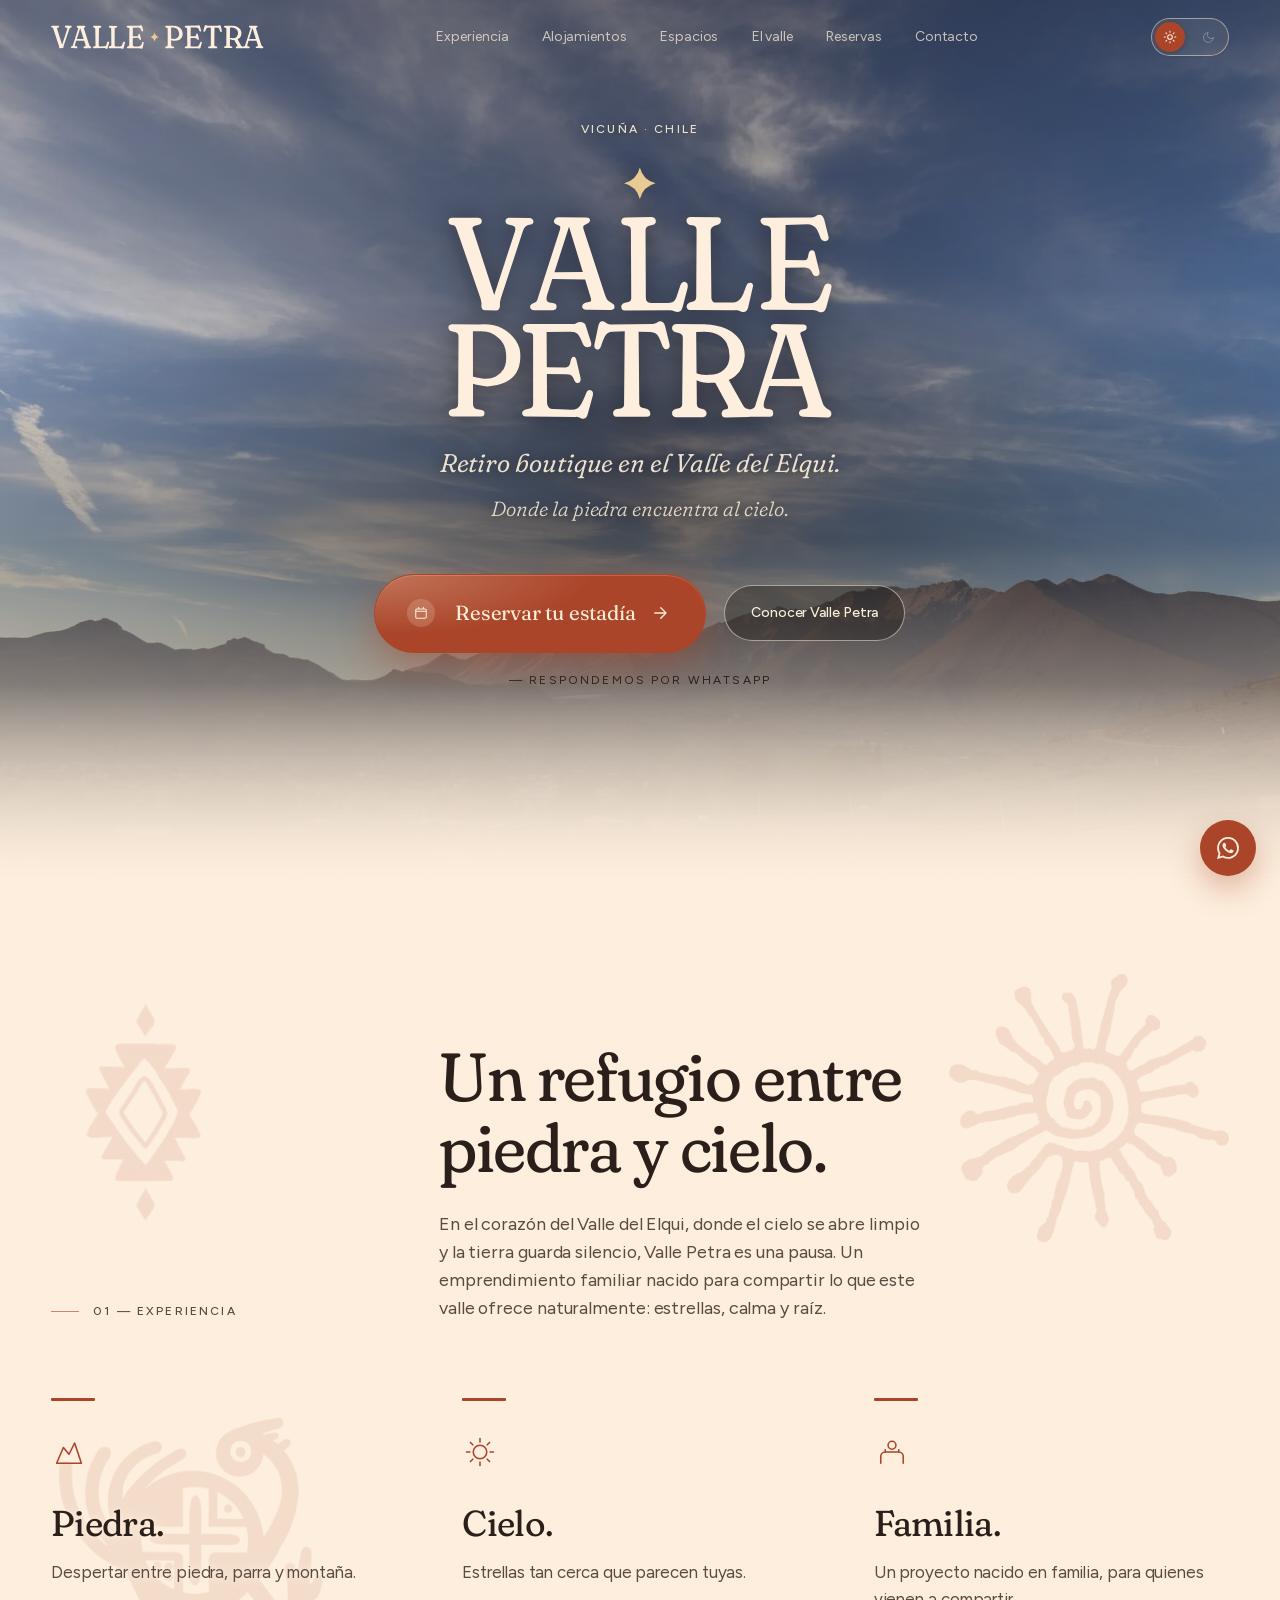
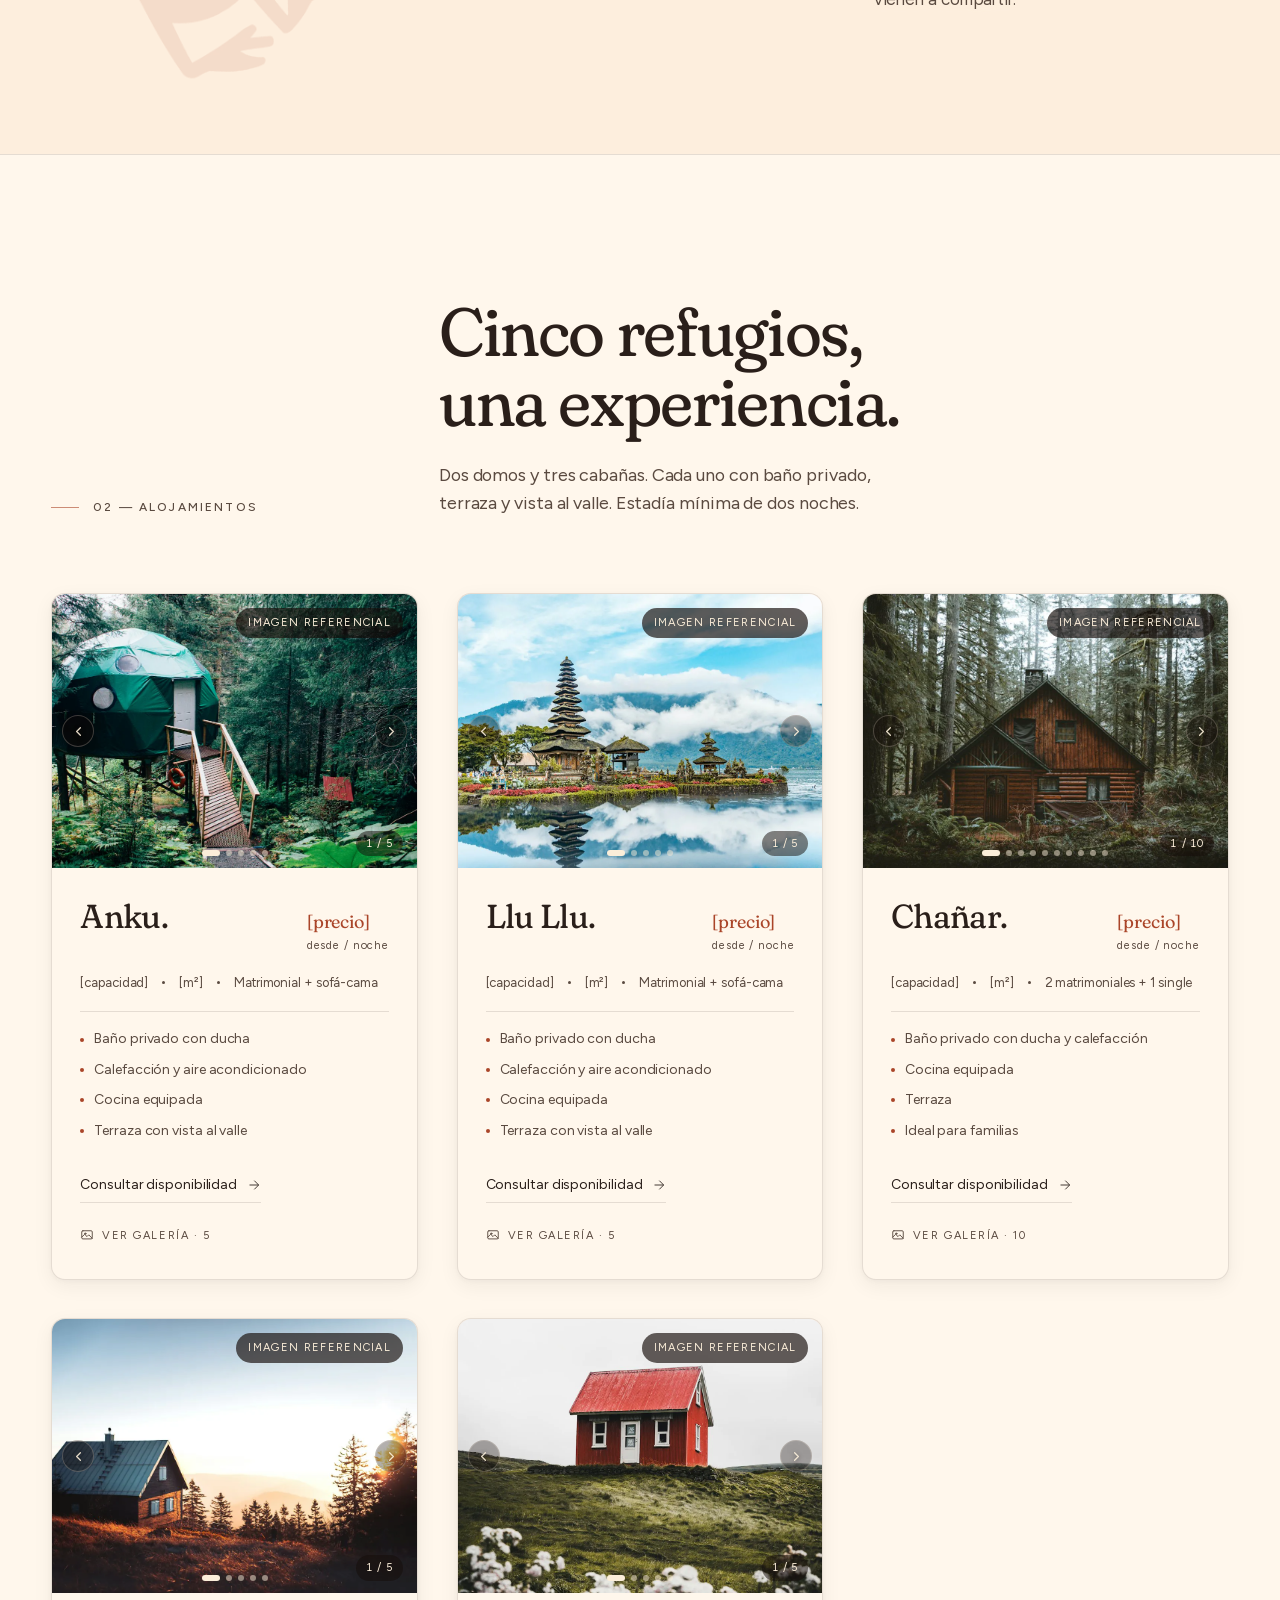
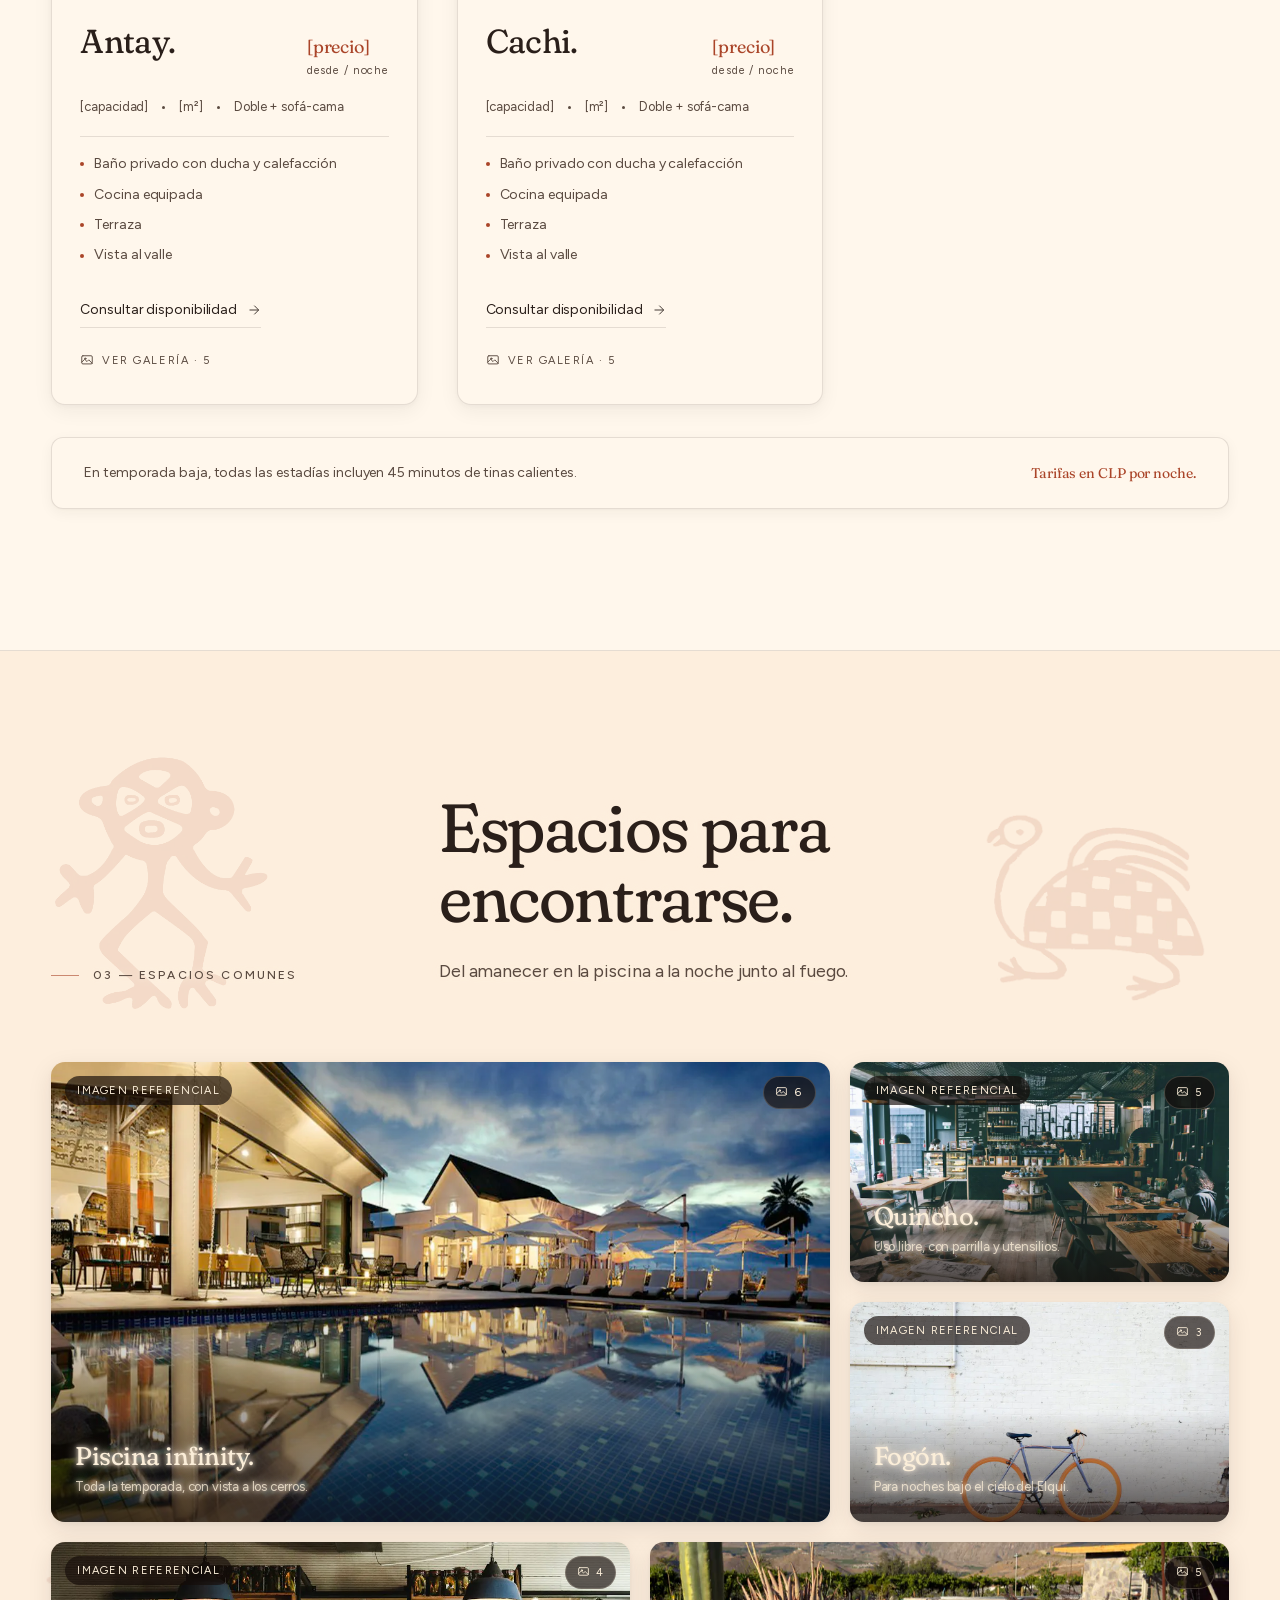
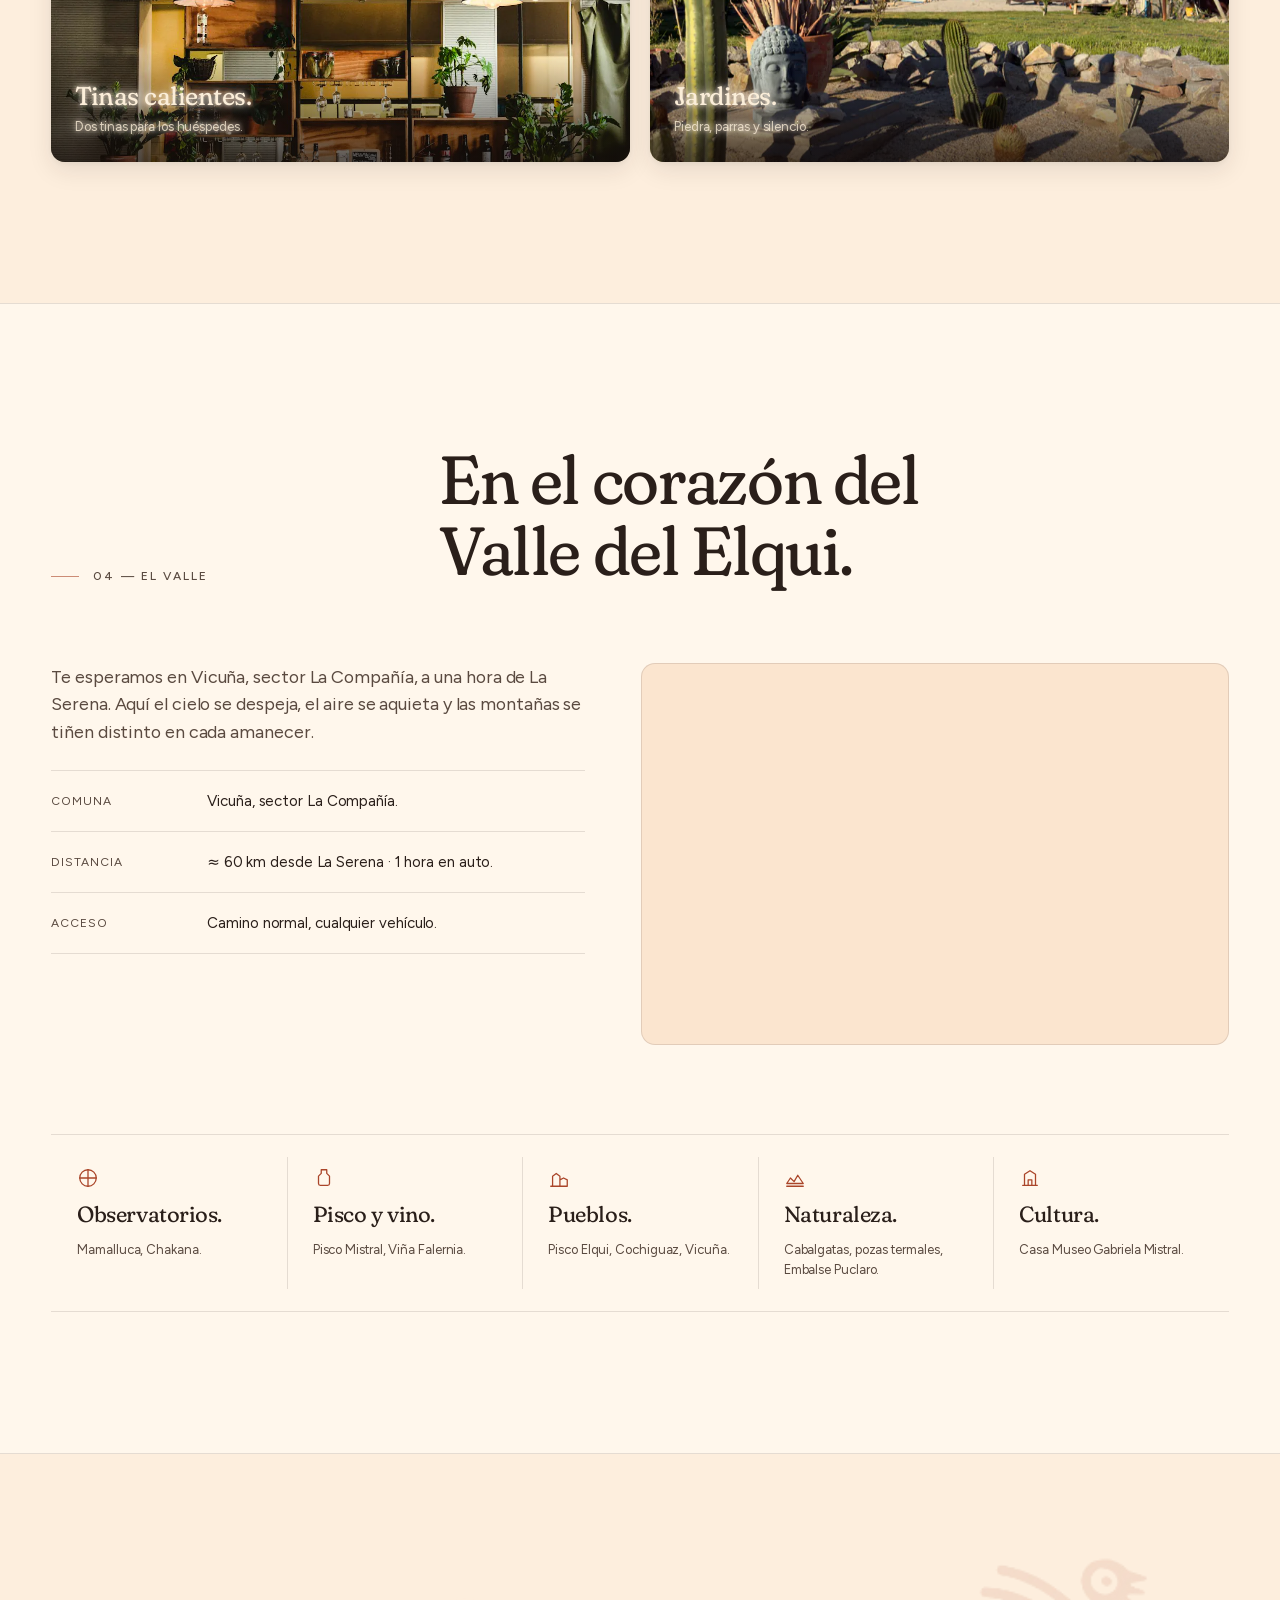
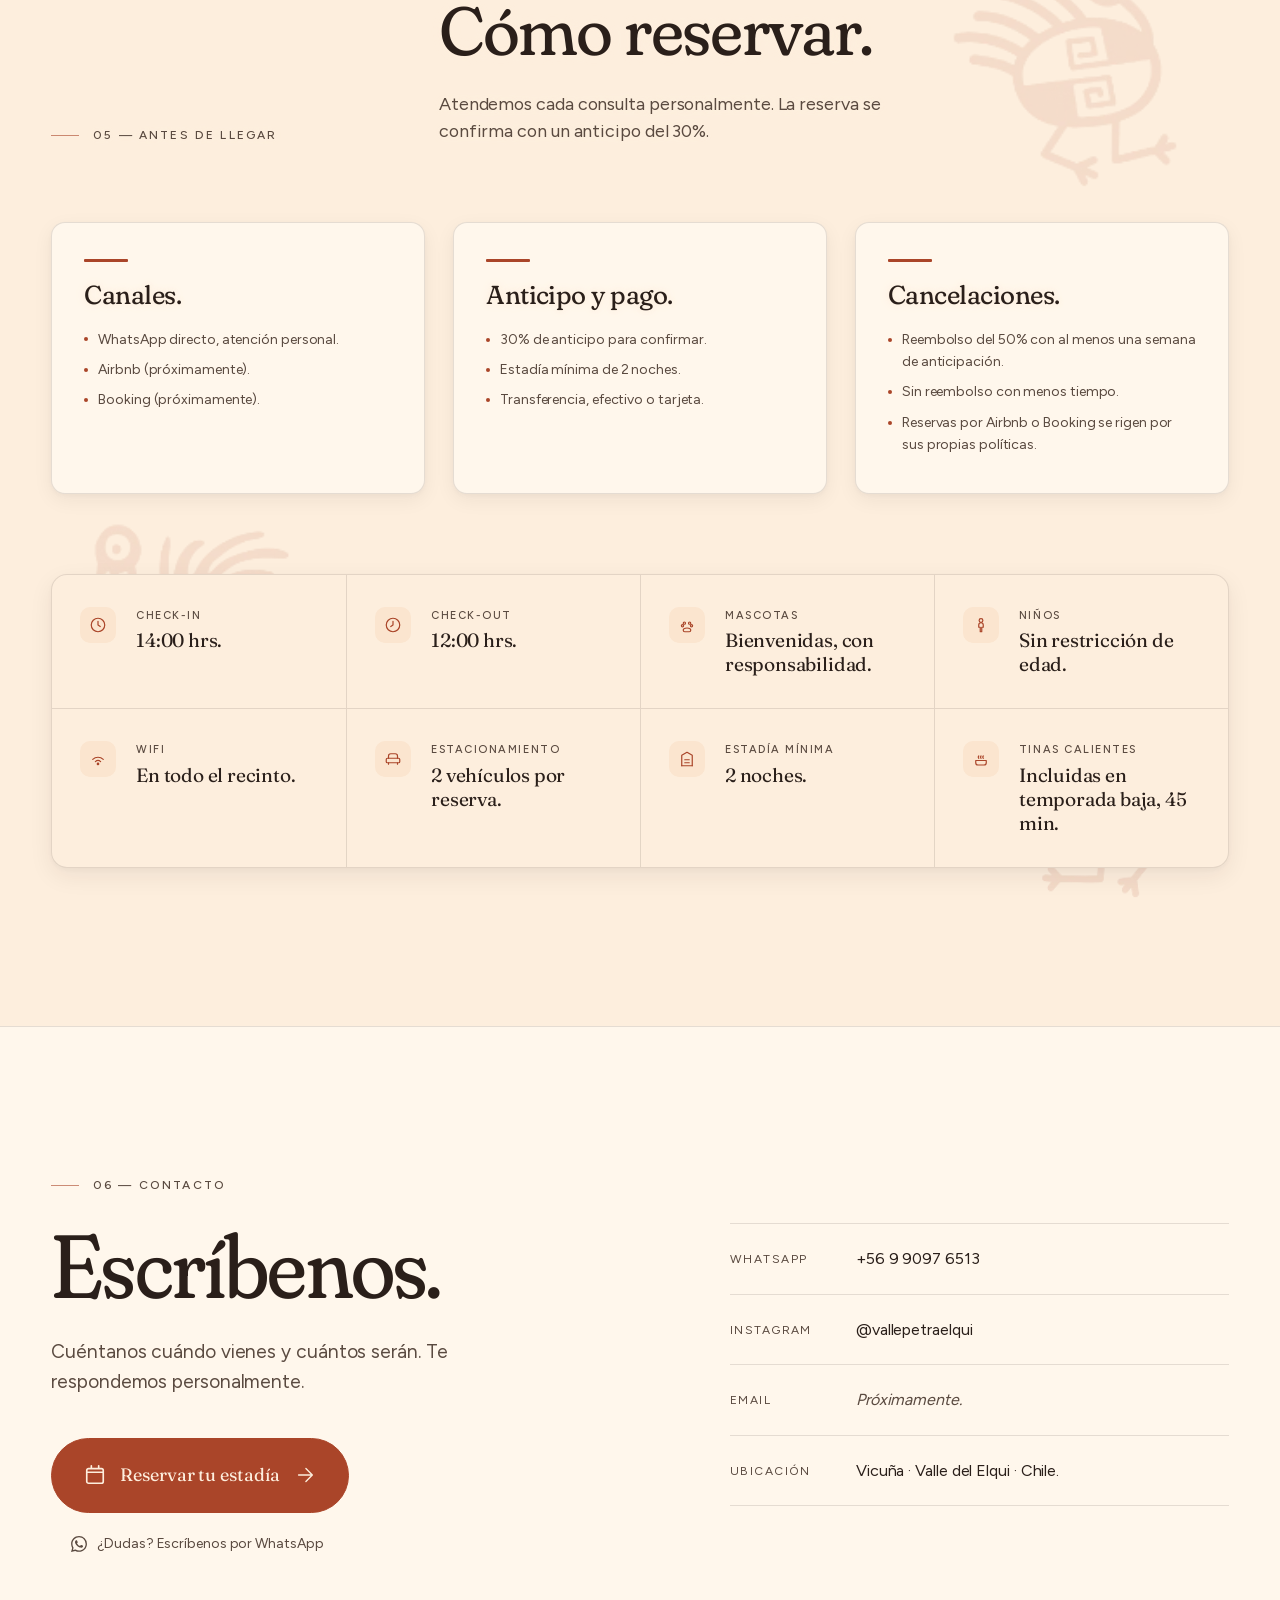
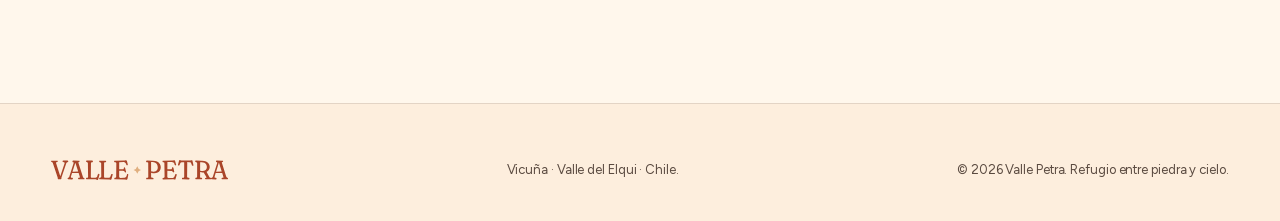
==== commit 3927210b: "style: menú de celular centrado, sin números ni líneas, con la estrella de la marca Las secciones va" ====
--- a/site/index.html
+++ b/site/index.html
@@ -89,13 +89,14 @@
 
 <nav class="mobile-menu" id="mobileMenu" aria-label="Menú" inert>
   <div class="mm-links">
-    <a href="#experiencia"><span class="mm-num" aria-hidden="true">01</span><span class="mm-txt">Experiencia</span><svg viewBox="0 0 24 24" fill="none" stroke="currentColor" stroke-width="1.5" stroke-linecap="round" stroke-linejoin="round" aria-hidden="true"><path d="M5 12h14M13 5l7 7-7 7"/></svg></a>
-    <a href="#alojamientos"><span class="mm-num" aria-hidden="true">02</span><span class="mm-txt">Alojamientos</span><svg viewBox="0 0 24 24" fill="none" stroke="currentColor" stroke-width="1.5" stroke-linecap="round" stroke-linejoin="round" aria-hidden="true"><path d="M5 12h14M13 5l7 7-7 7"/></svg></a>
-    <a href="#espacios"><span class="mm-num" aria-hidden="true">03</span><span class="mm-txt">Espacios</span><svg viewBox="0 0 24 24" fill="none" stroke="currentColor" stroke-width="1.5" stroke-linecap="round" stroke-linejoin="round" aria-hidden="true"><path d="M5 12h14M13 5l7 7-7 7"/></svg></a>
-    <a href="#entorno"><span class="mm-num" aria-hidden="true">04</span><span class="mm-txt">El valle</span><svg viewBox="0 0 24 24" fill="none" stroke="currentColor" stroke-width="1.5" stroke-linecap="round" stroke-linejoin="round" aria-hidden="true"><path d="M5 12h14M13 5l7 7-7 7"/></svg></a>
-    <a href="#reservas"><span class="mm-num" aria-hidden="true">05</span><span class="mm-txt">Reservas</span><svg viewBox="0 0 24 24" fill="none" stroke="currentColor" stroke-width="1.5" stroke-linecap="round" stroke-linejoin="round" aria-hidden="true"><path d="M5 12h14M13 5l7 7-7 7"/></svg></a>
-    <a href="#contacto"><span class="mm-num" aria-hidden="true">06</span><span class="mm-txt">Contacto</span><svg viewBox="0 0 24 24" fill="none" stroke="currentColor" stroke-width="1.5" stroke-linecap="round" stroke-linejoin="round" aria-hidden="true"><path d="M5 12h14M13 5l7 7-7 7"/></svg></a>
-  </div>
+    <a href="#experiencia"><span class="mm-txt">Experiencia</span></a>
+    <a href="#alojamientos"><span class="mm-txt">Alojamientos</span></a>
+    <a href="#espacios"><span class="mm-txt">Espacios</span></a>
+    <a href="#entorno"><span class="mm-txt">El valle</span></a>
+    <a href="#reservas"><span class="mm-txt">Reservas</span></a>
+    <a href="#contacto"><span class="mm-txt">Contacto</span></a>
+  </div>
+  <svg class="mm-star" viewBox="2658 6 477 477" aria-hidden="true" focusable="false"><path d="M2896.4 6Q2944 196.4 3134.4 244Q2944 291.6 2896.4 482Q2848.8 291.6 2658.4 244Q2848.8 196.4 2896.4 6Z"/></svg>
   <div class="mm-foot">
     <a href="reservas.html" class="wa-btn mm-cta"><svg viewBox="0 0 24 24" fill="none" stroke="currentColor" stroke-width="1.8" stroke-linecap="round" stroke-linejoin="round" aria-hidden="true"><path d="M8 2v3M16 2v3M3 9h18M5 5h14a2 2 0 0 1 2 2v12a2 2 0 0 1-2 2H5a2 2 0 0 1-2-2V7a2 2 0 0 1 2-2z"/></svg>Reservar tu estadía</a>
     <div class="mm-redes">
--- a/site/css/estilos.css
+++ b/site/css/estilos.css
@@ -429,50 +429,50 @@
   .menu-btn { display: none; }
 }
 
-/* Menú de celular: secciones numeradas como en la página (01–06) en filas de ancho completo,
-   y abajo el botón de reserva y los contactos, para que la pantalla no quede vacía. */
+/* Menú de celular: todo centrado y sin líneas; la estrella de la marca separa las secciones
+   (arriba) del botón de reserva y los contactos (abajo, al alcance del pulgar). */
 .mobile-menu {
   position: fixed; inset: 0; z-index: 90;
   background: var(--bg);
-  display: flex; flex-direction: column; justify-content: space-between; gap: 32px;
+  display: flex; flex-direction: column; align-items: center; gap: 28px;
   padding: 92px clamp(20px, 5vw, 56px) calc(28px + env(safe-area-inset-bottom, 0px));
   overflow-y: auto; overscroll-behavior: contain;
+  text-align: center;
   transform: translateY(-100%);
   transition: transform .55s cubic-bezier(.7,0,.2,1);
 }
 .mobile-menu.open { transform: translateY(0); }
-.mm-links { display: flex; flex-direction: column; border-top: 1px solid var(--line-c); }
+.mm-links { flex: 1; display: flex; flex-direction: column; align-items: center; justify-content: center; gap: 2px; }
 .mm-links a {
-  display: grid; grid-template-columns: 34px 1fr auto; align-items: center; gap: 6px;
-  min-height: 58px; padding-block: 10px;
-  border-bottom: 1px solid var(--line-c);
-  font-family: var(--font-serif); font-size: clamp(24px, 6.4vw, 34px); line-height: 1.1;
-  letter-spacing: -0.01em;
-}
-.mm-num { font-family: var(--font-sans); font-size: 11px; letter-spacing: .14em; color: var(--accent); font-weight: 500; }
-.mm-links svg { width: 16px; height: 16px; color: var(--fg-soft); transition: transform .3s ease, color .3s ease; }
-.mm-links a:active svg, .mm-links a:hover svg { transform: translateX(4px); color: var(--accent); }
-.mm-links a[aria-current="page"] .mm-txt { color: var(--accent); }
-.mm-foot { display: flex; flex-direction: column; gap: 18px; }
-.mobile-menu .mm-cta { justify-content: center; padding: 14px 24px; font-size: 17px; }
+  display: inline-flex; align-items: center; justify-content: center; min-height: 52px;
+  font-family: var(--font-serif); font-size: clamp(26px, 7vw, 36px); line-height: 1.1;
+  letter-spacing: -0.01em; color: var(--fg);
+  transition: color .25s ease;
+}
+.mm-links a:active, .mm-links a[aria-current="page"] { color: var(--accent); }
+.mm-star { width: 14px; height: 14px; fill: var(--logo-star); flex: none; }
+.mm-foot { width: 100%; max-width: 420px; display: flex; flex-direction: column; align-items: center; gap: 14px; }
+.mobile-menu .mm-cta { width: 100%; justify-content: center; padding: 14px 24px; font-size: 17px; }
 .mobile-menu .mm-cta svg { width: 18px; height: 18px; }
-.mm-redes { display: flex; flex-wrap: wrap; gap: 4px 28px; }
+.mm-redes { display: flex; justify-content: center; flex-wrap: wrap; gap: 4px 32px; }
 .mm-redes a {
   display: inline-flex; align-items: center; gap: 8px; min-height: 44px;
-  font-size: 14px; color: var(--fg-soft);
-}
+  font-size: 14px; color: var(--fg-soft); transition: color .25s ease;
+}
+.mm-redes a:active { color: var(--accent); }
 .mm-redes svg { width: 16px; height: 16px; color: var(--accent); }
-.mm-lugar { font-size: 12px; letter-spacing: .12em; text-transform: uppercase; color: var(--fg-soft); }
+.mm-lugar { font-size: 11px; letter-spacing: .16em; text-transform: uppercase; color: var(--fg-soft); }
 /* Entrada escalonada de las filas al abrir */
-.mm-links a, .mm-foot { opacity: 0; transform: translateY(10px); transition: opacity .4s ease, transform .4s ease; }
-.mobile-menu.open .mm-links a, .mobile-menu.open .mm-foot { opacity: 1; transform: none; }
+.mm-links a, .mm-star, .mm-foot { opacity: 0; transform: translateY(10px); transition: opacity .4s ease, transform .4s ease; }
+.mobile-menu.open .mm-links a, .mobile-menu.open .mm-star, .mobile-menu.open .mm-foot { opacity: 1; transform: none; }
 .mobile-menu.open .mm-links a:nth-child(1) { transition-delay: .18s; }
 .mobile-menu.open .mm-links a:nth-child(2) { transition-delay: .22s; }
 .mobile-menu.open .mm-links a:nth-child(3) { transition-delay: .26s; }
 .mobile-menu.open .mm-links a:nth-child(4) { transition-delay: .30s; }
 .mobile-menu.open .mm-links a:nth-child(5) { transition-delay: .34s; }
 .mobile-menu.open .mm-links a:nth-child(6) { transition-delay: .38s; }
-.mobile-menu.open .mm-foot { transition-delay: .44s; }
+.mobile-menu.open .mm-star { transition-delay: .42s; }
+.mobile-menu.open .mm-foot { transition-delay: .46s; }
 
 /* ---------- Buttons ---------- */
 .btn {
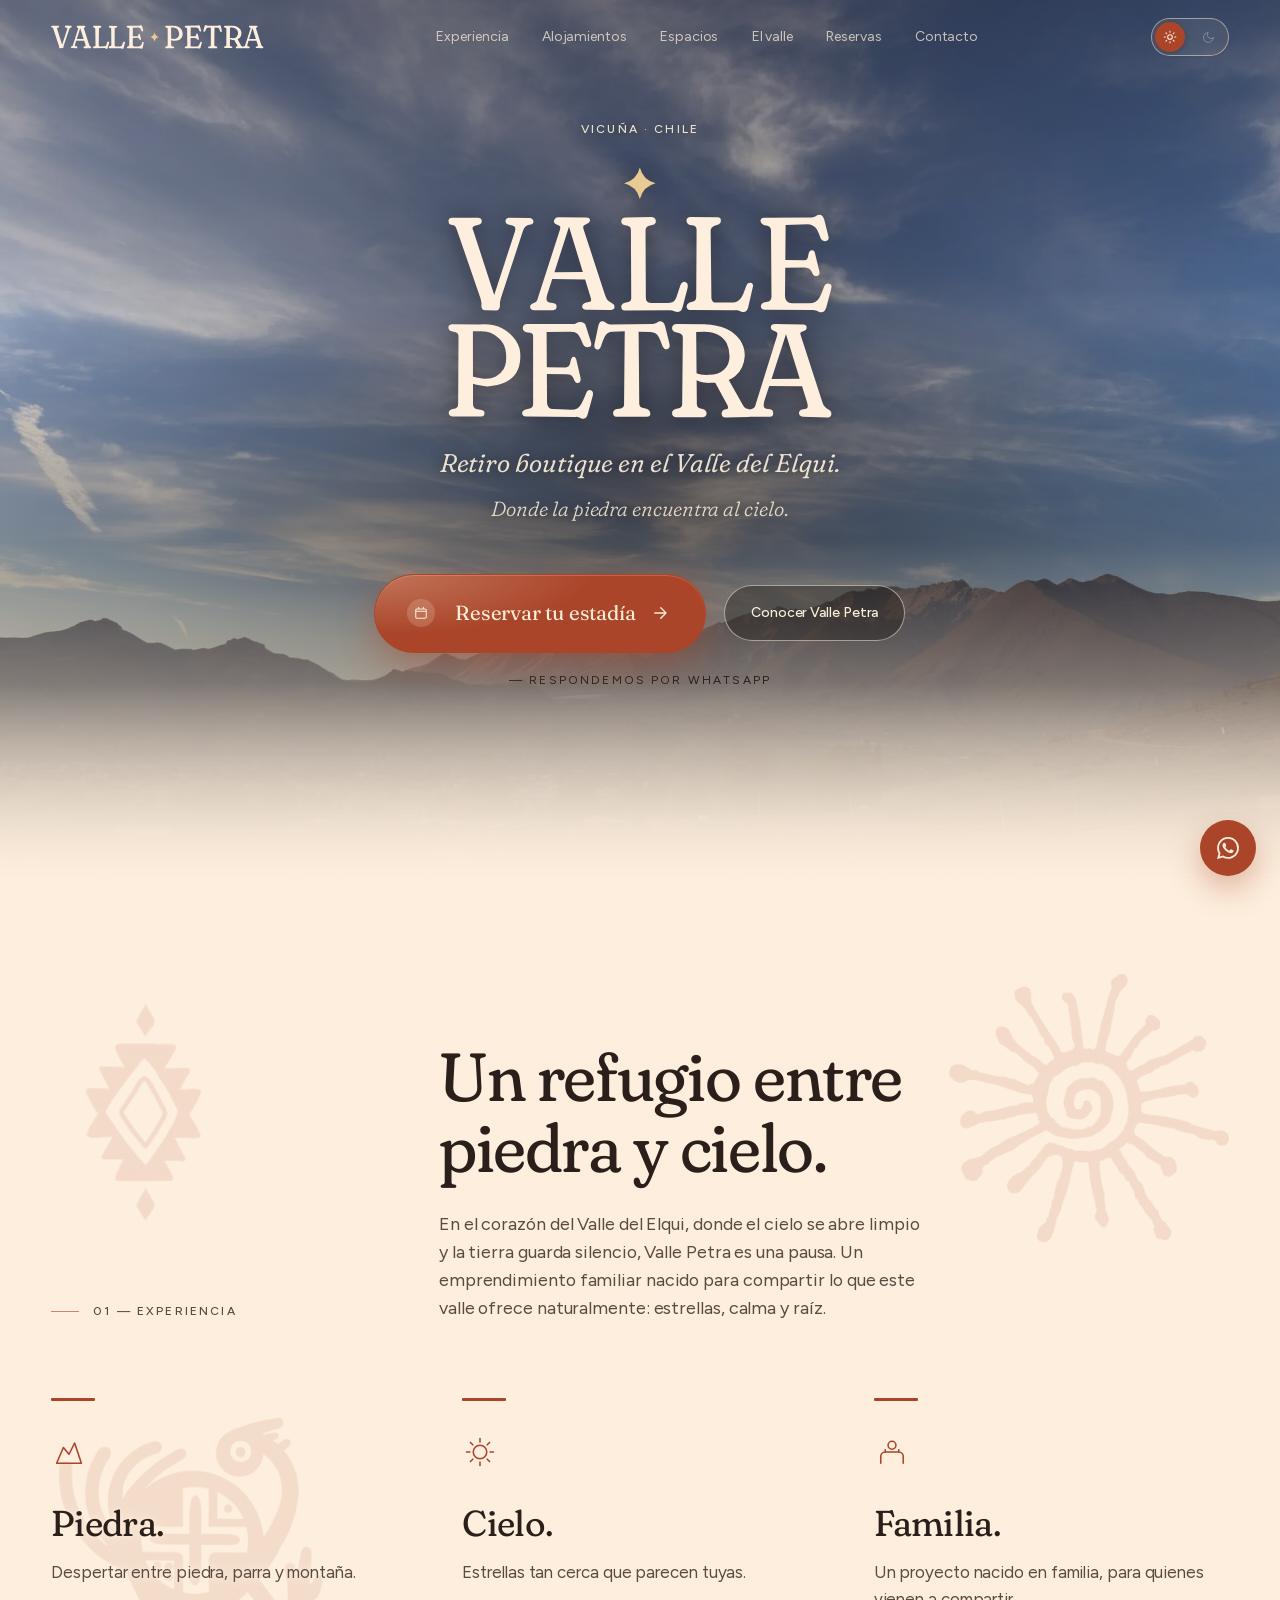
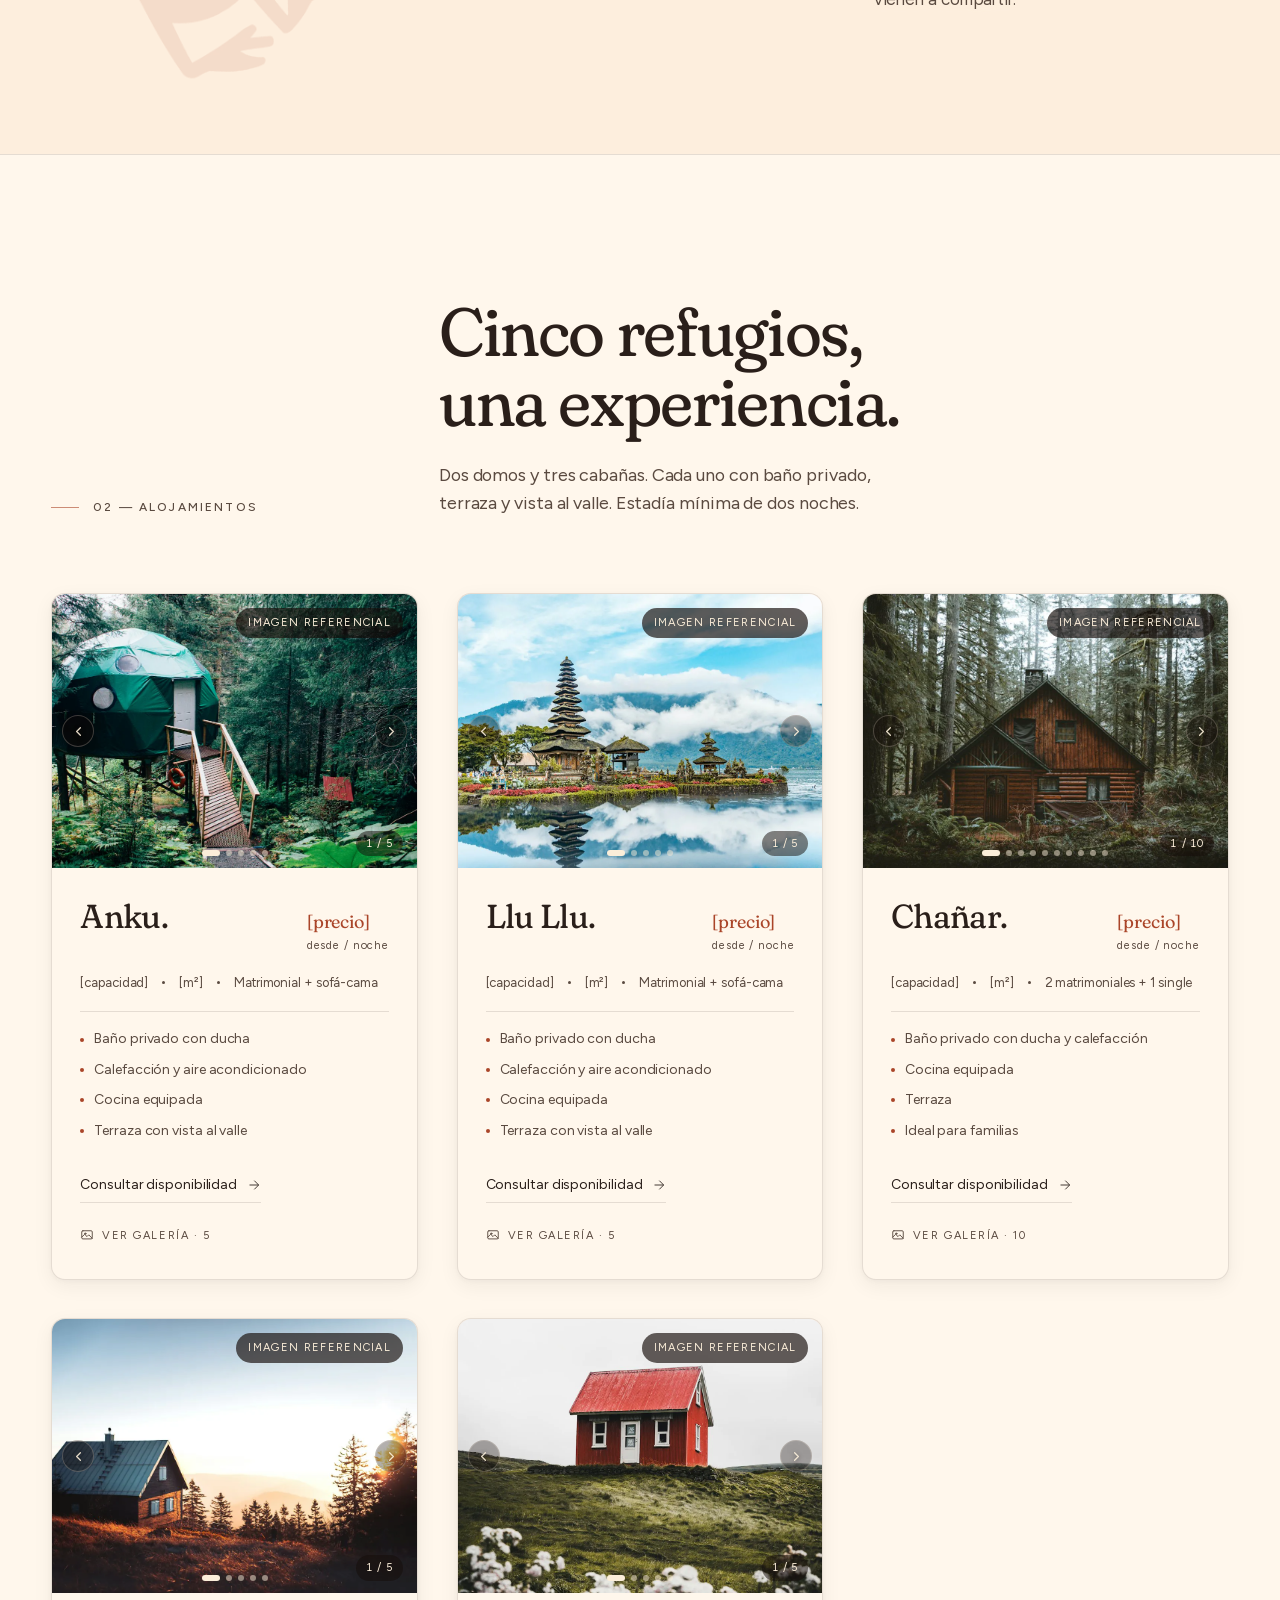
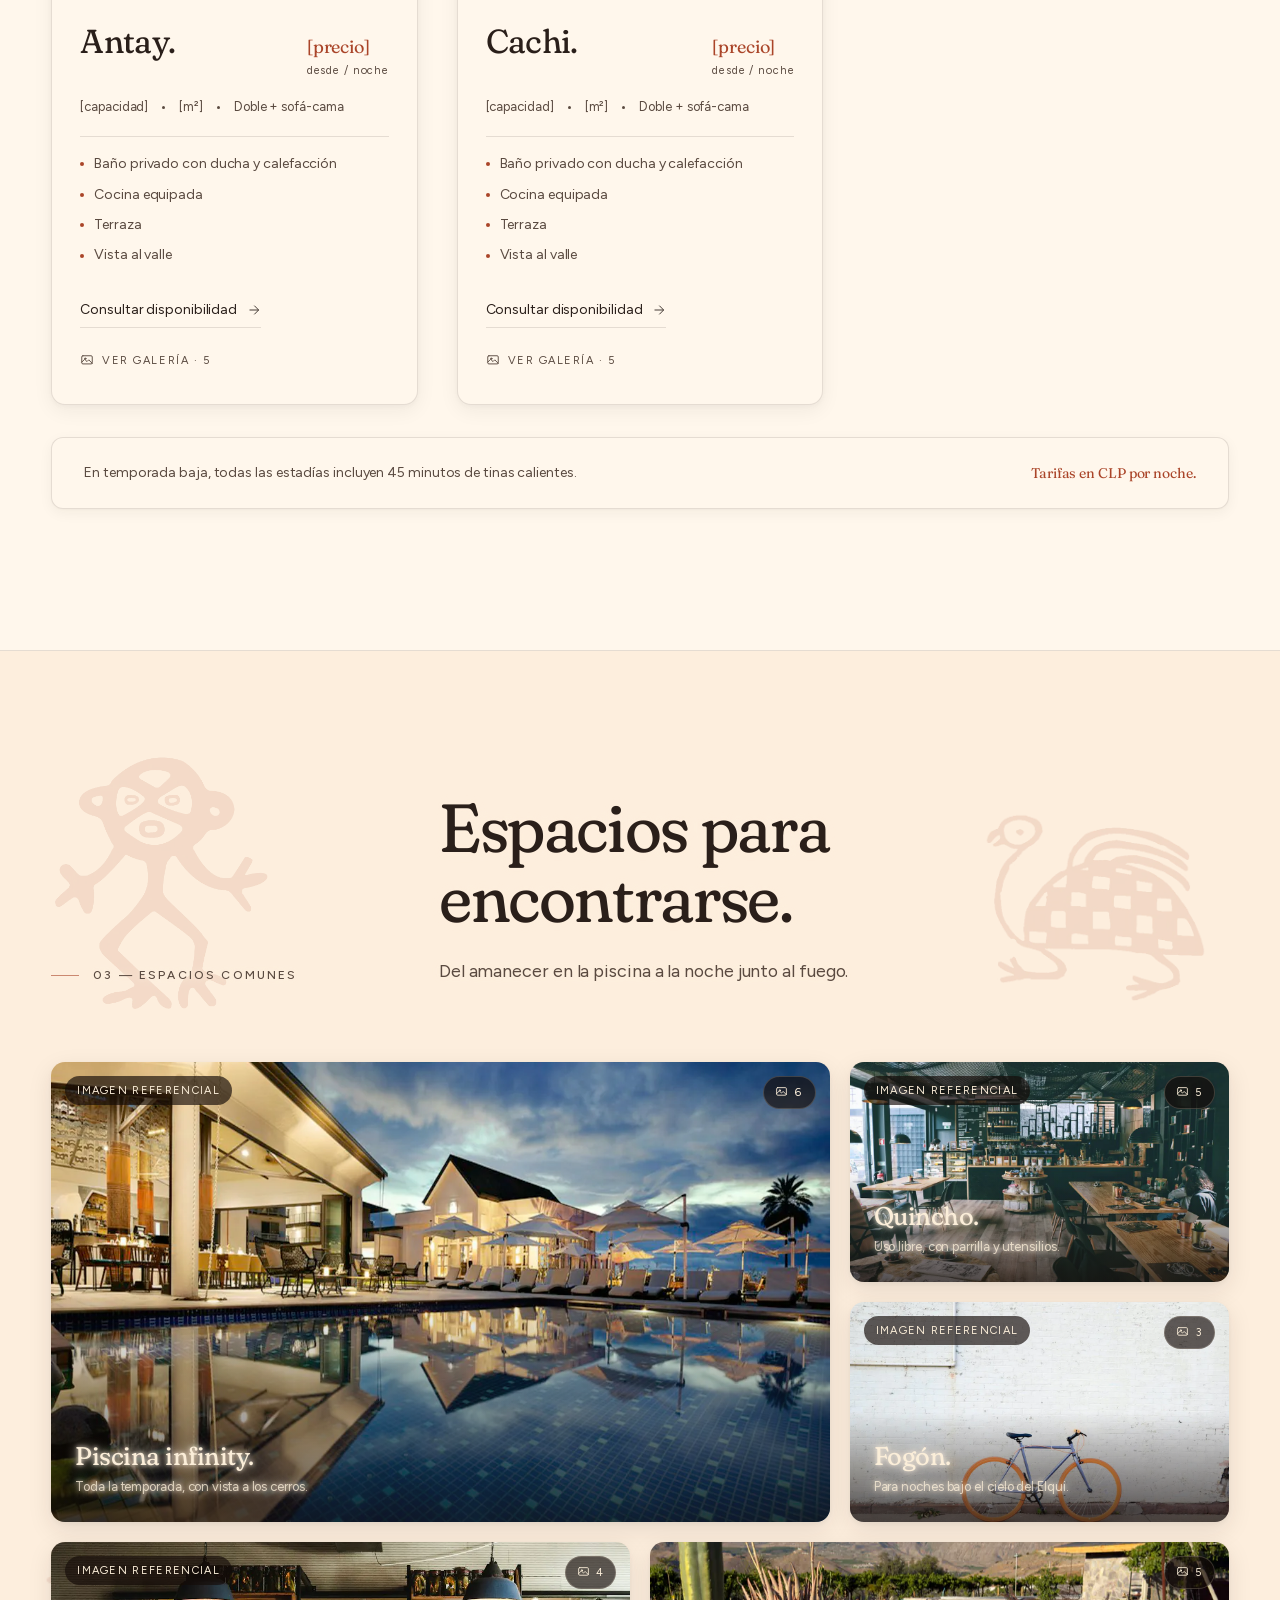
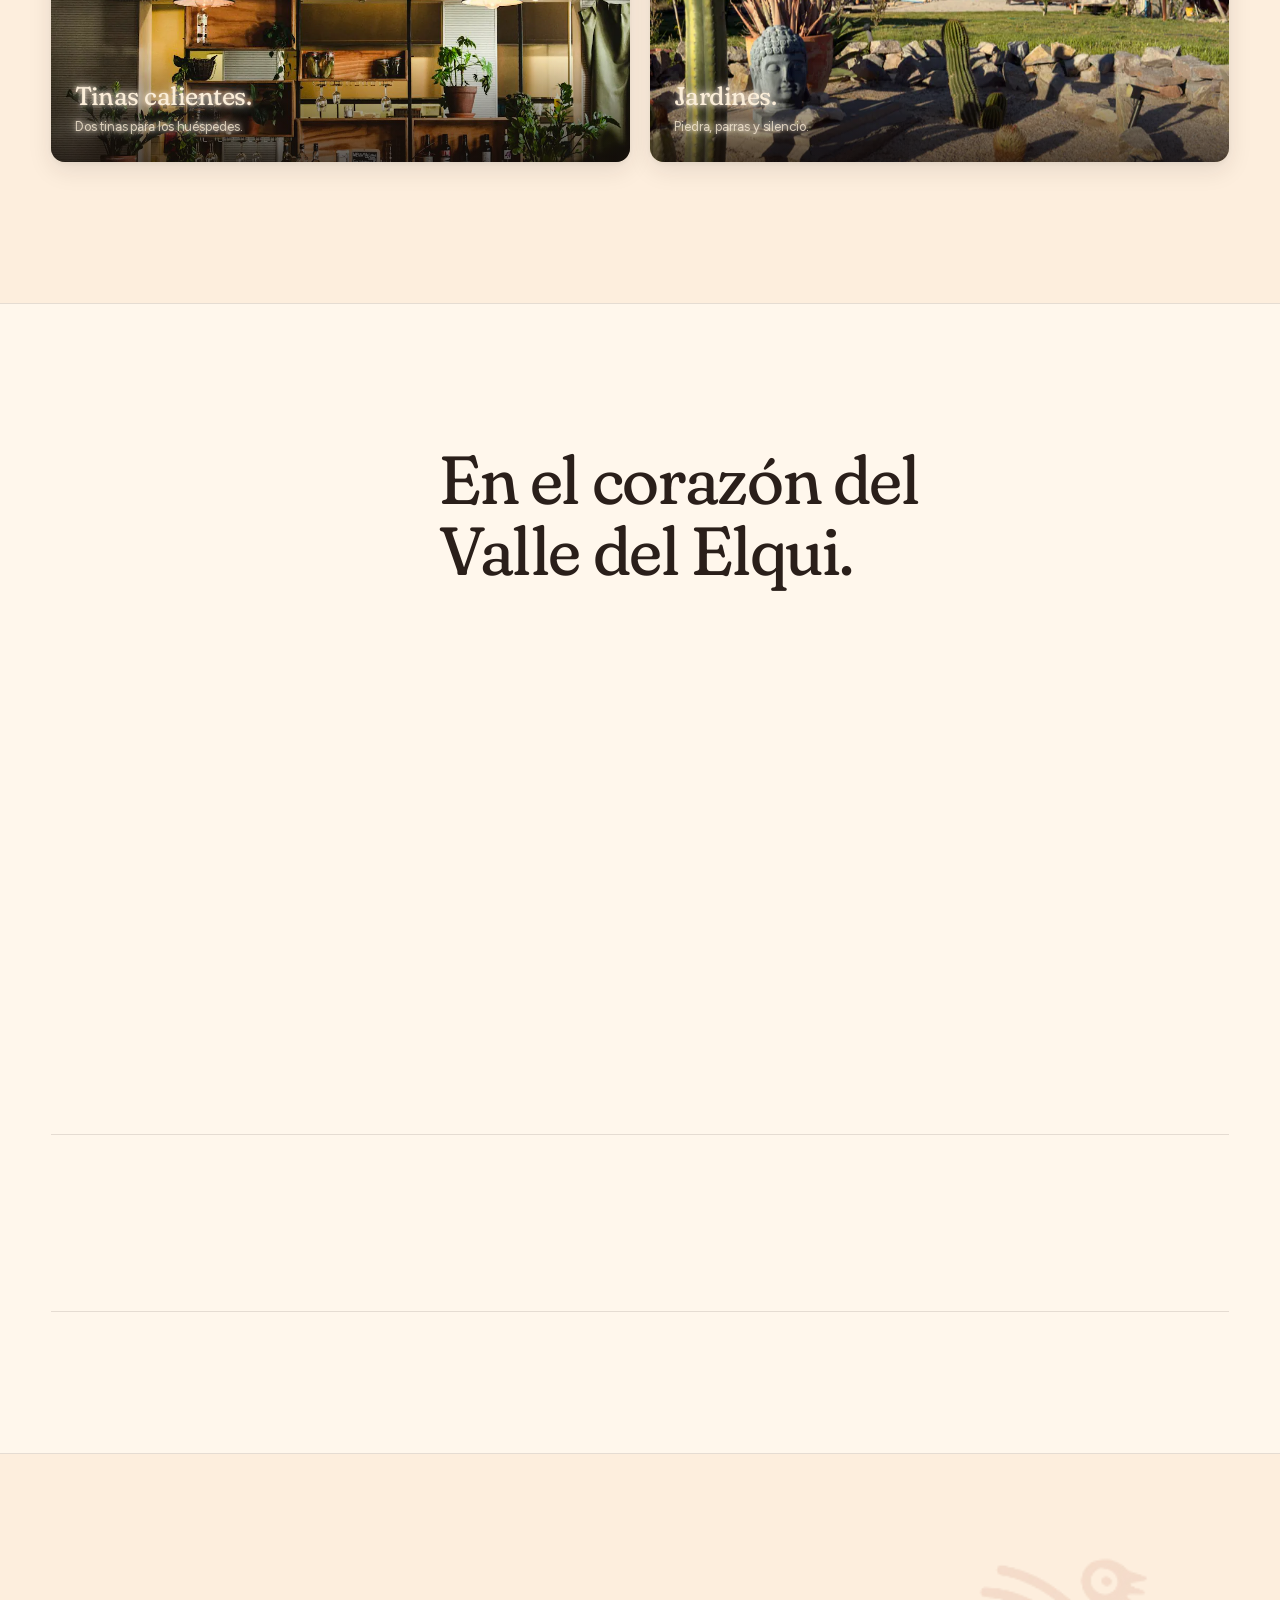
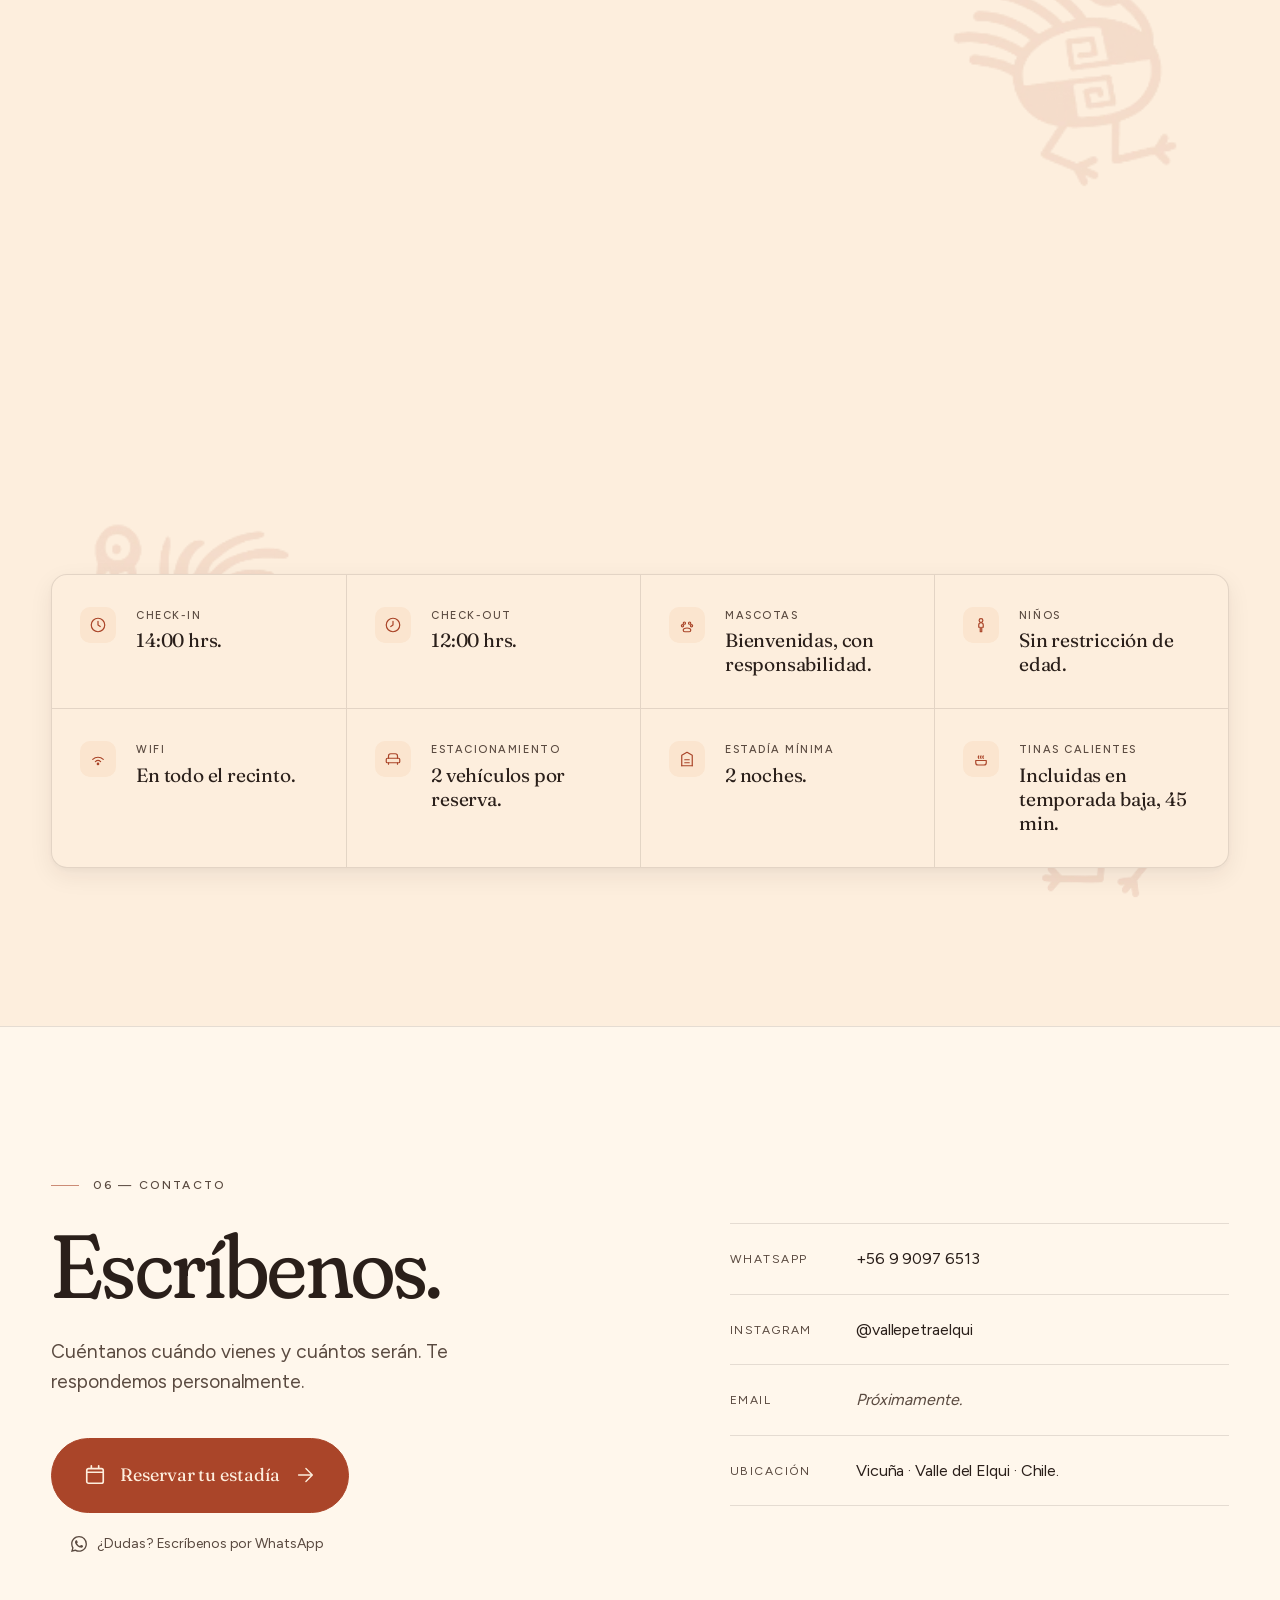
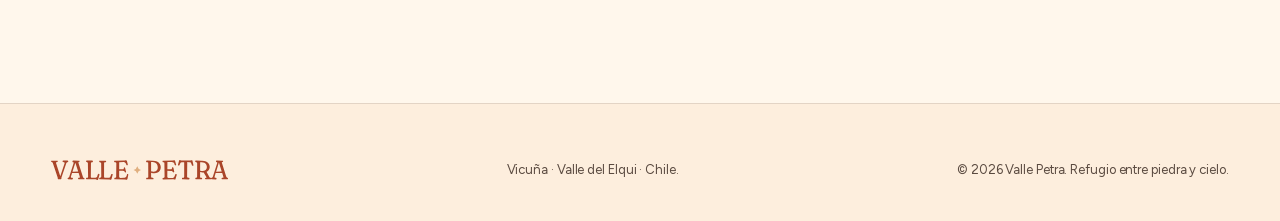
==== commit 2a413fd1: "feat: títulos de pestaña cortos y favicon.ico sin fondo - Pestañas: "Valle Petra" en la portada y "V" ====
--- a/site/index.html
+++ b/site/index.html
@@ -3,7 +3,7 @@
 <head>
   <meta charset="utf-8">
   <meta name="viewport" content="width=device-width, initial-scale=1">
-  <title>Valle Petra — Refugio boutique en el Valle del Elqui</title>
+  <title>Valle Petra</title>
   <meta name="description" content="Valle Petra es un refugio boutique en el corazón del Valle del Elqui. Cinco refugios entre piedra y cielo, en Vicuña, sector La Compañía.">
   <!-- Temporal: el sitio aún tiene fotos provisorias y datos [pendientes]. Quitar al lanzar (ver site/README.md). -->
   <meta name="robots" content="noindex">
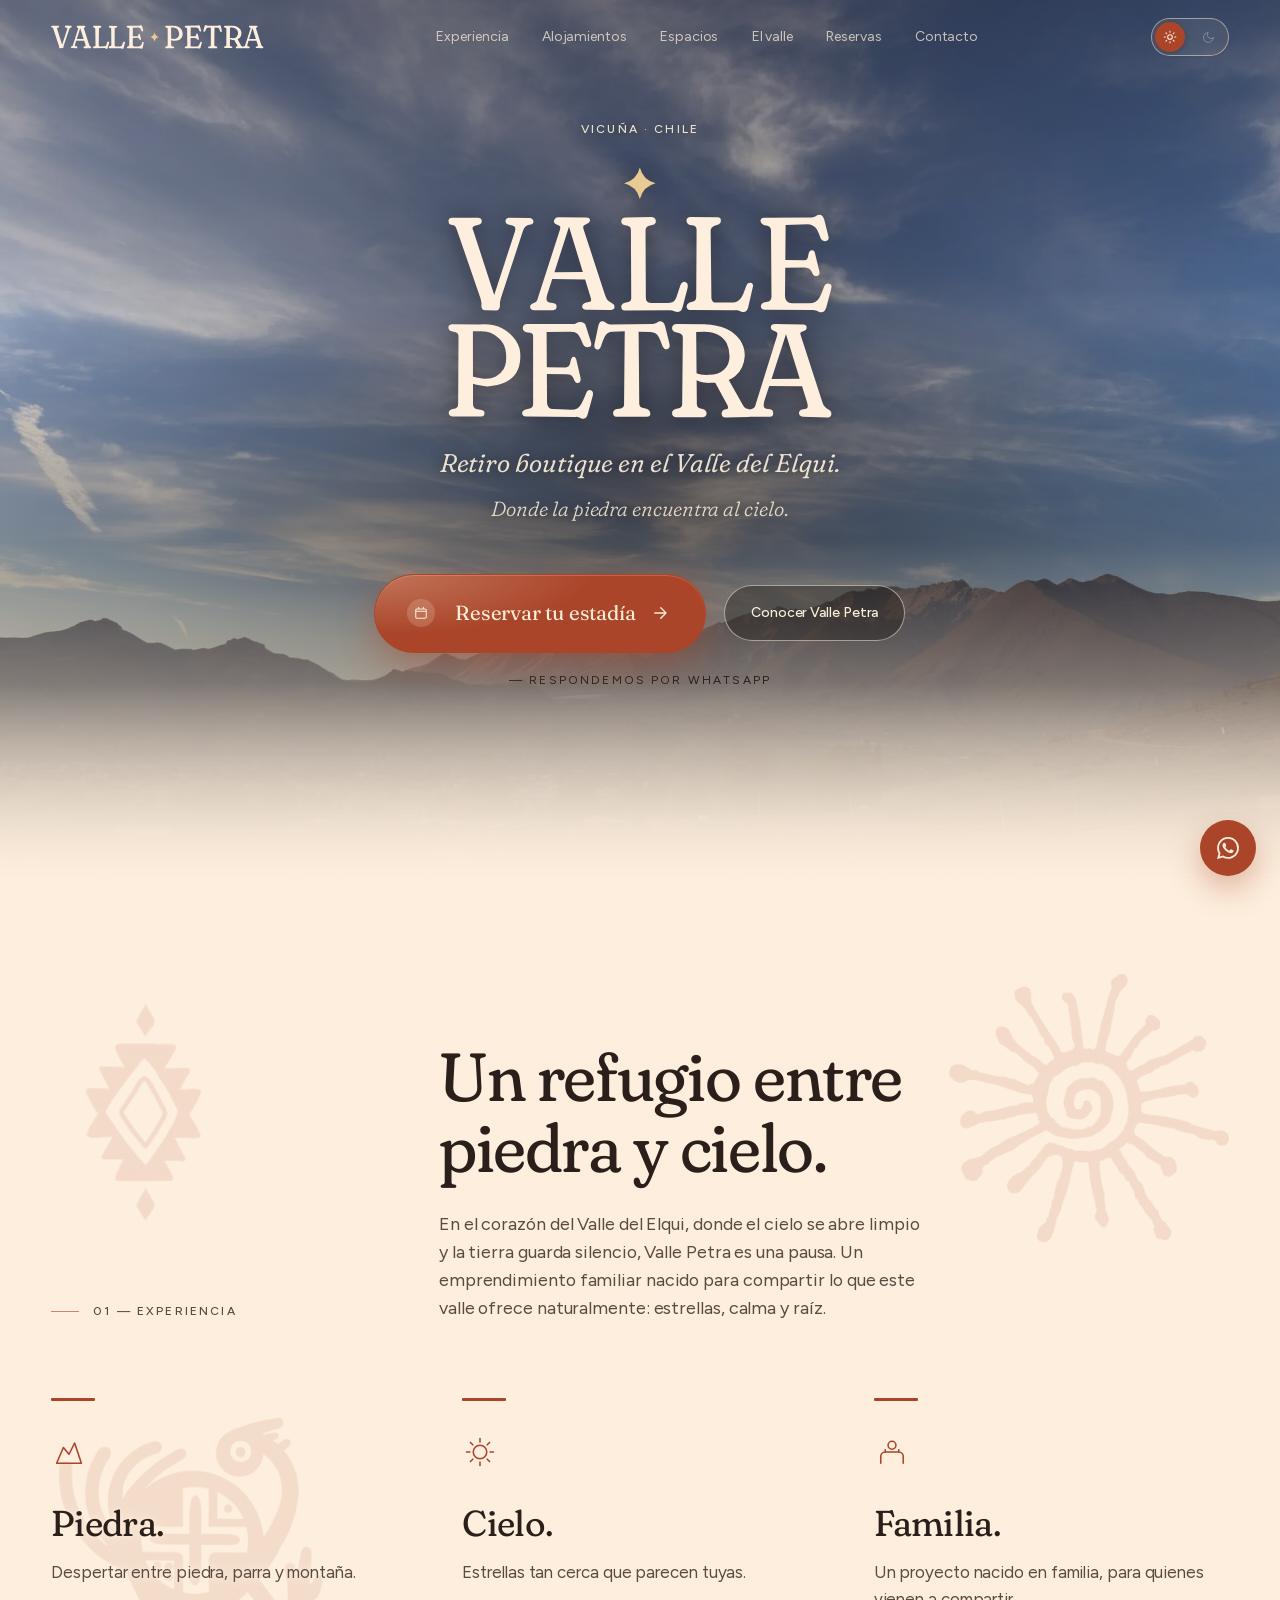
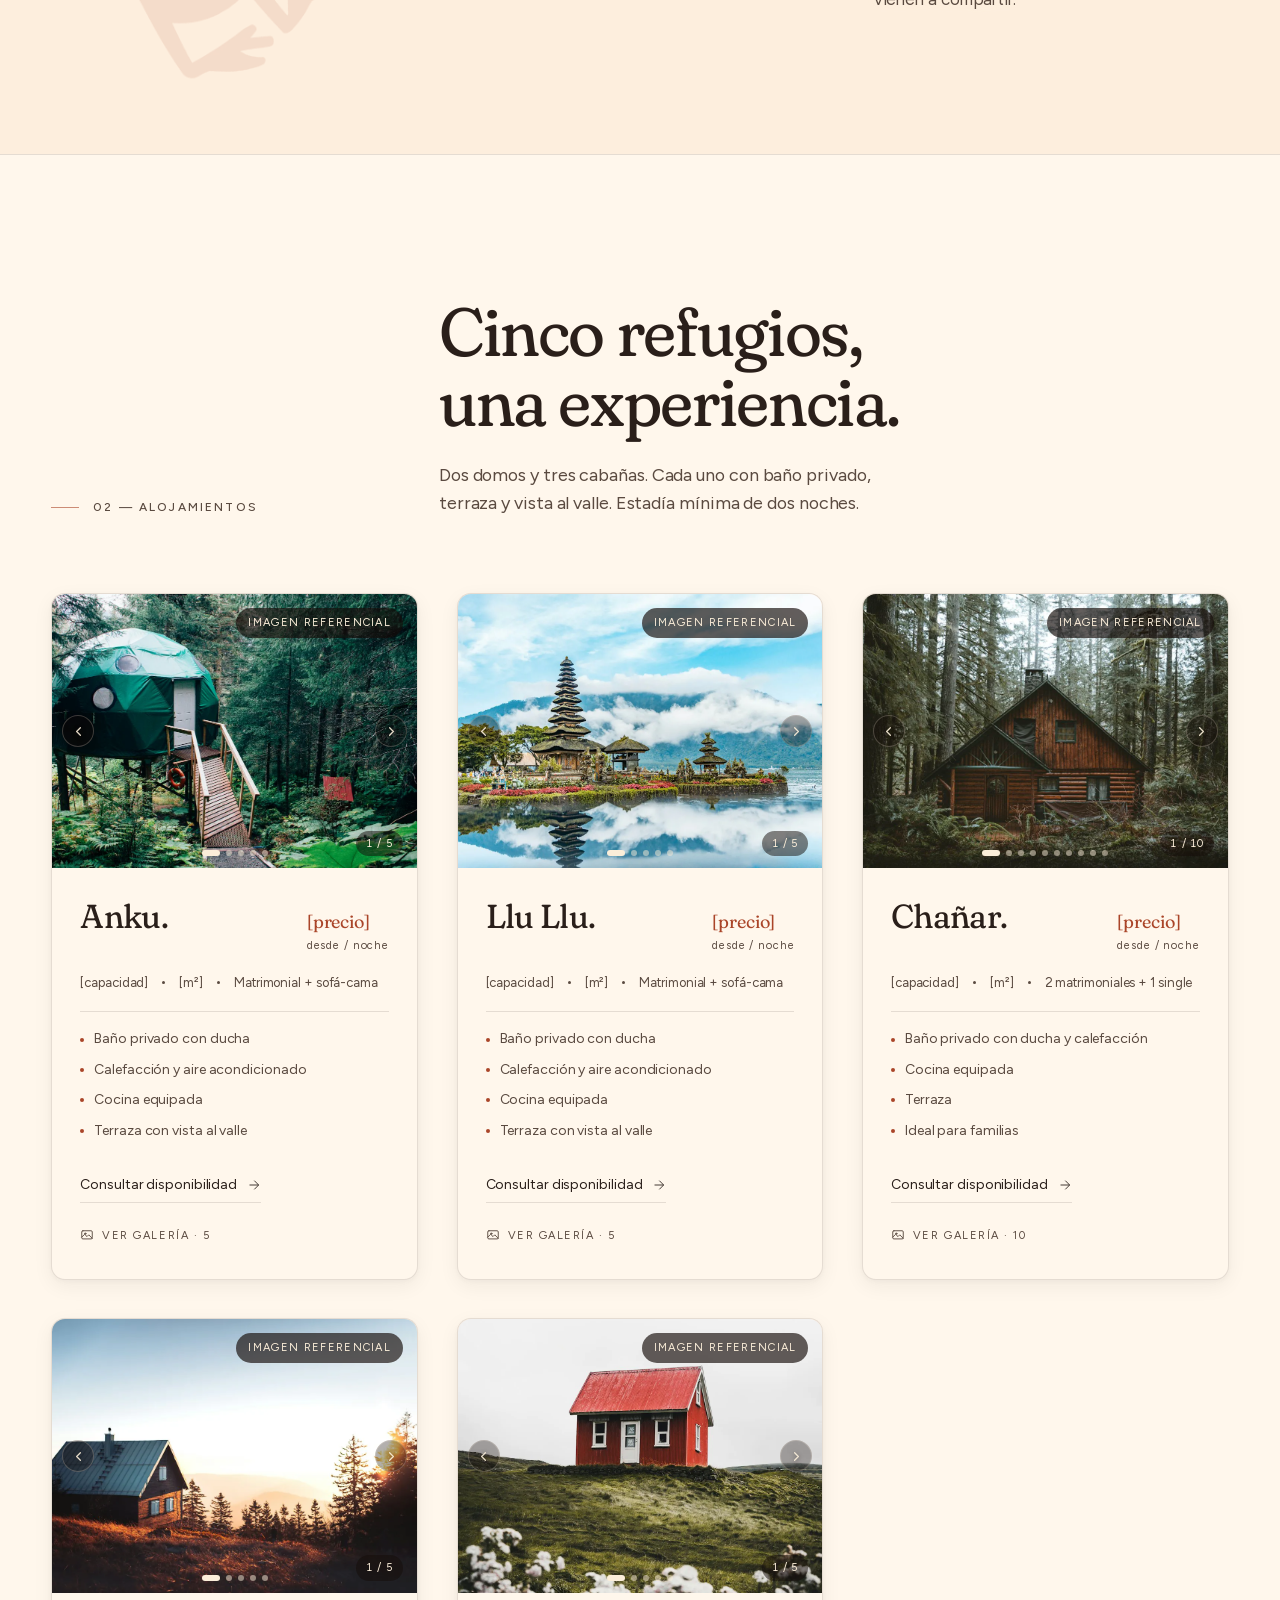
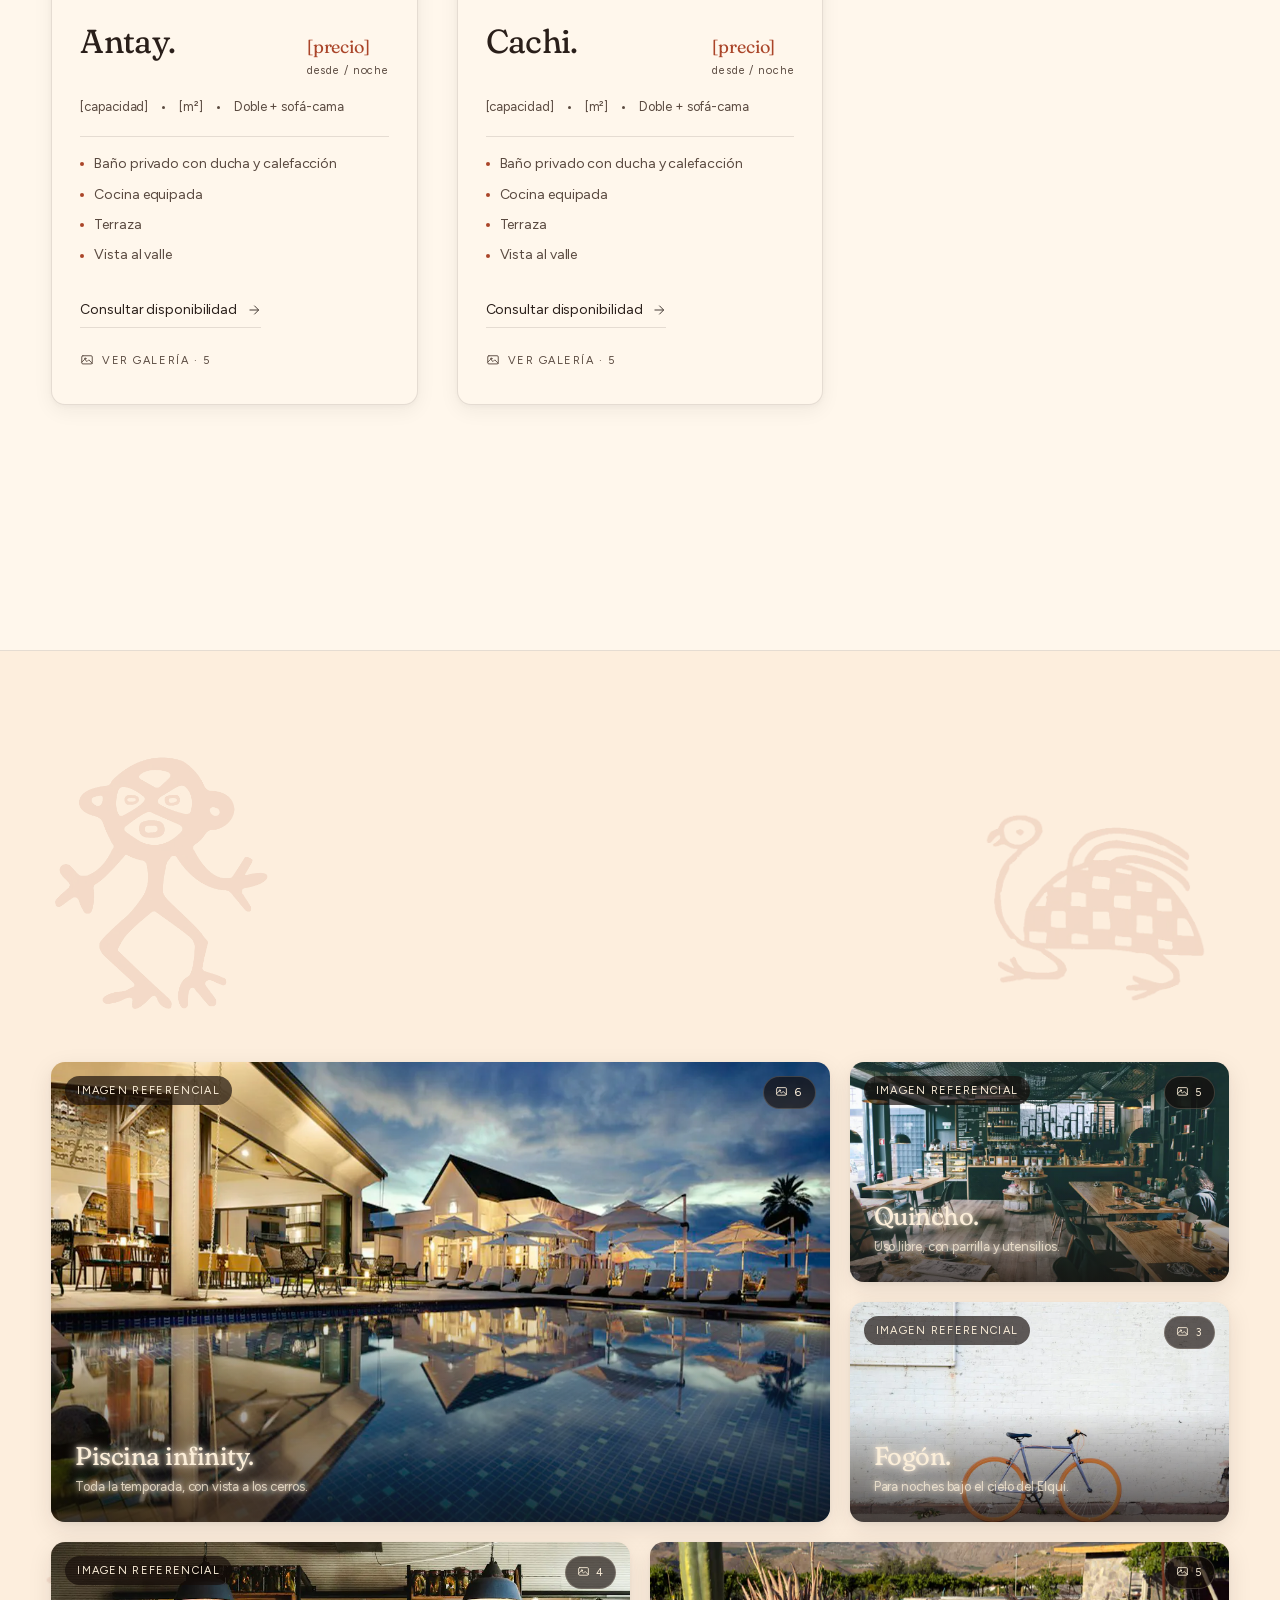
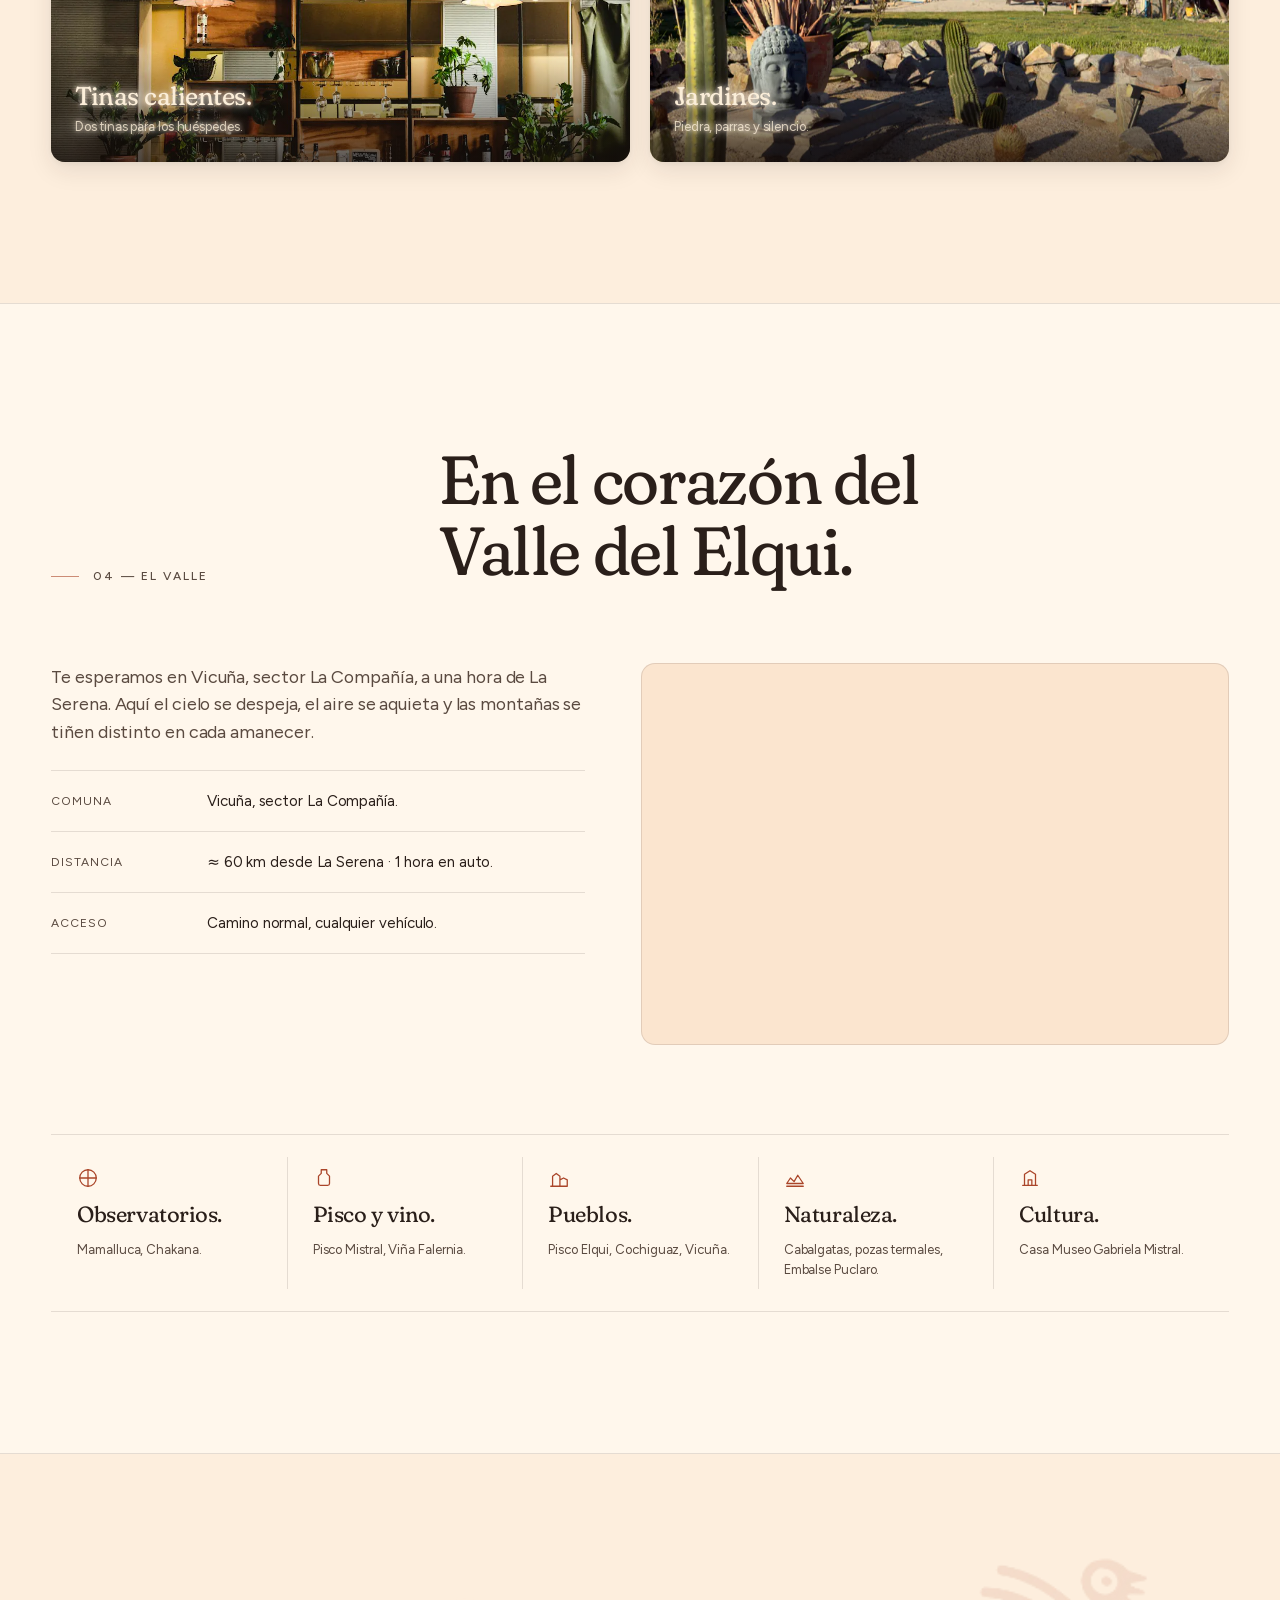
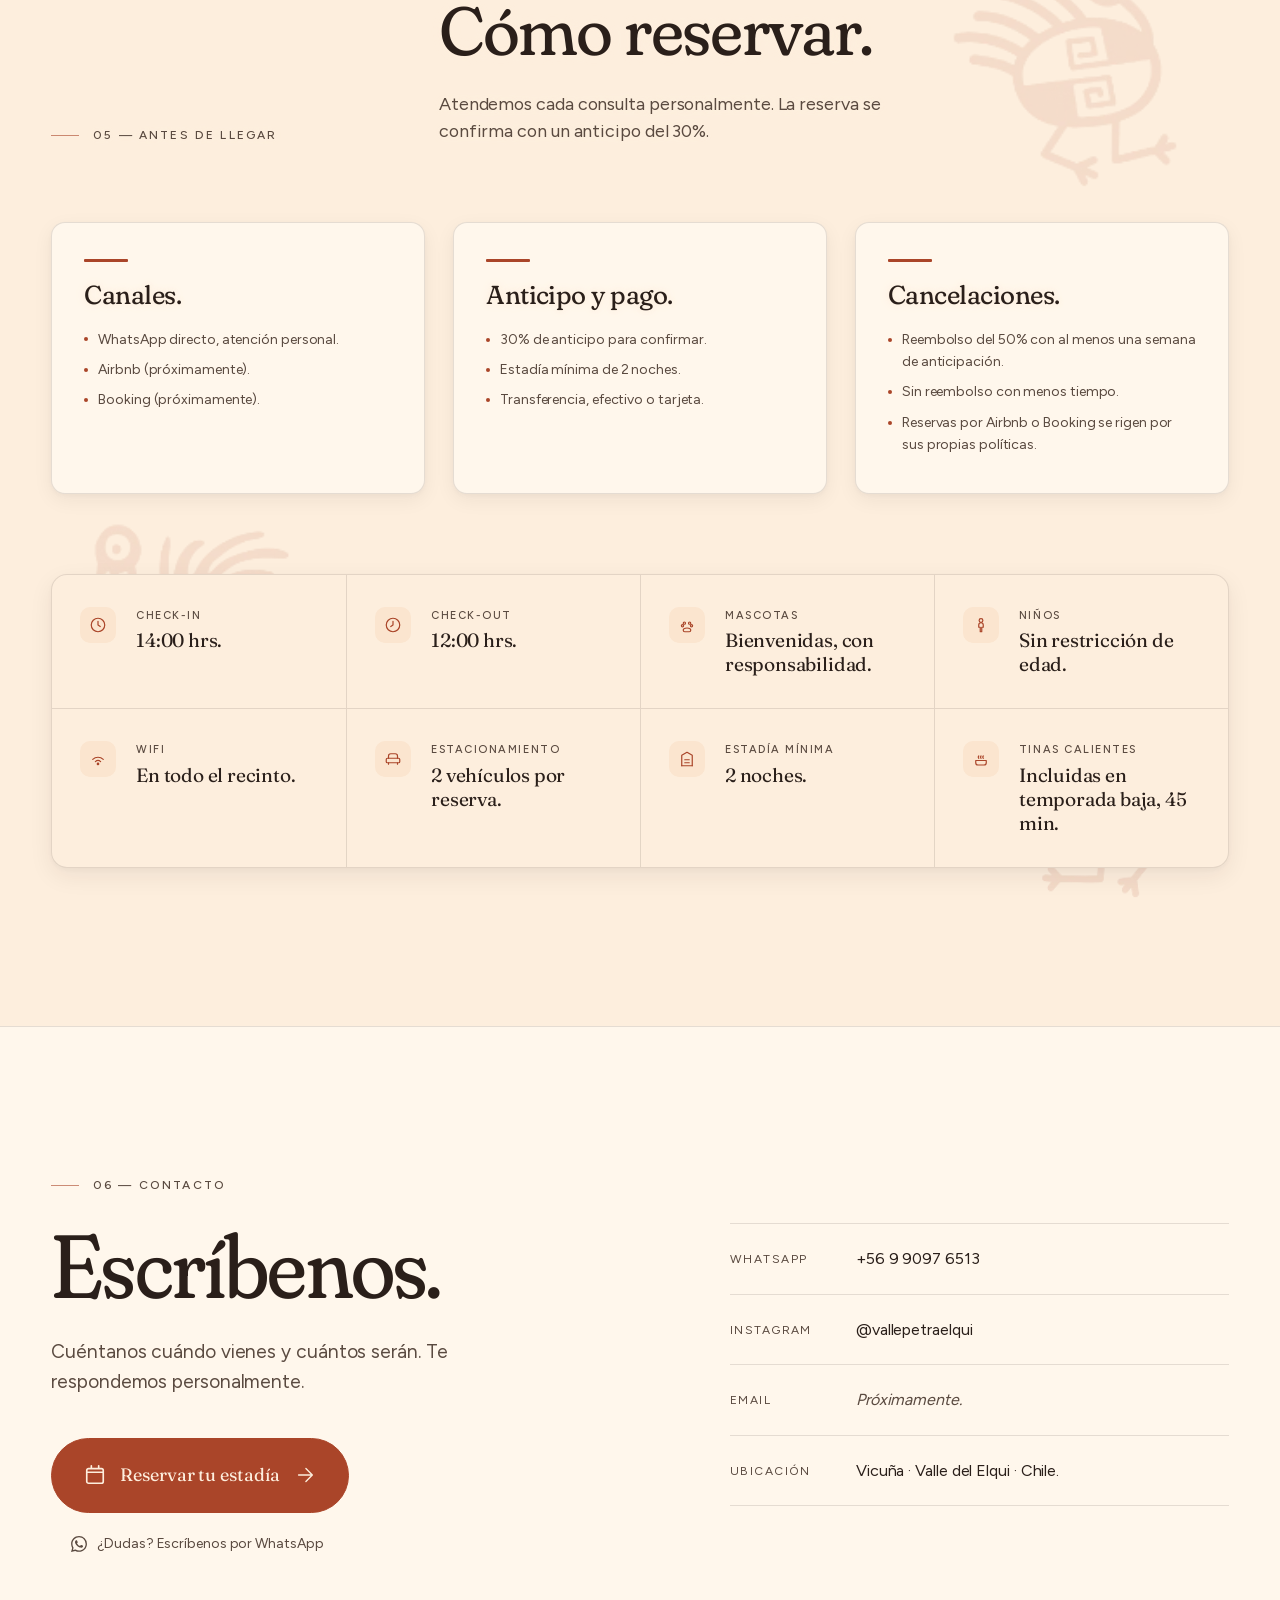
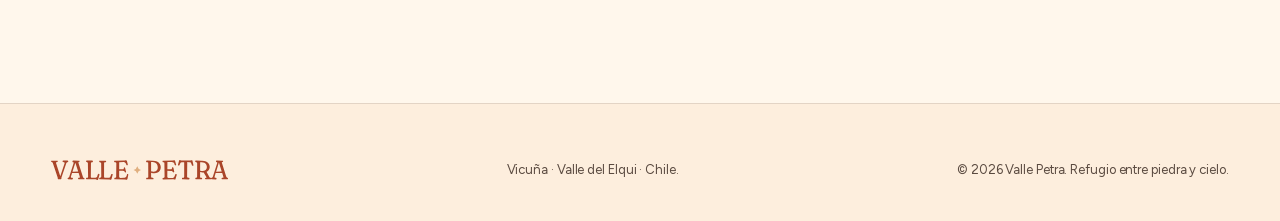
==== commit d5704052: "feat: URLs para compartir con el dominio vallepetra.cl Co-Authored-By: Claude Opus 5.5 <noreply@anth" ====
--- a/site/index.html
+++ b/site/index.html
@@ -12,10 +12,10 @@
   <meta property="og:type" content="website">
   <meta property="og:site_name" content="Valle Petra">
   <meta property="og:locale" content="es_CL">
-  <meta property="og:url" content="https://valle-petra.pages.dev/">
+  <meta property="og:url" content="https://vallepetra.cl/">
   <meta property="og:title" content="Valle Petra — Refugio boutique en el Valle del Elqui">
   <meta property="og:description" content="Cinco refugios entre piedra y cielo, en Vicuña, sector La Compañía.">
-  <meta property="og:image" content="https://valle-petra.pages.dev/img/compartir.png">
+  <meta property="og:image" content="https://vallepetra.cl/img/compartir.png">
   <meta property="og:image:type" content="image/png">
   <meta property="og:image:width" content="1200">
   <meta property="og:image:height" content="630">
